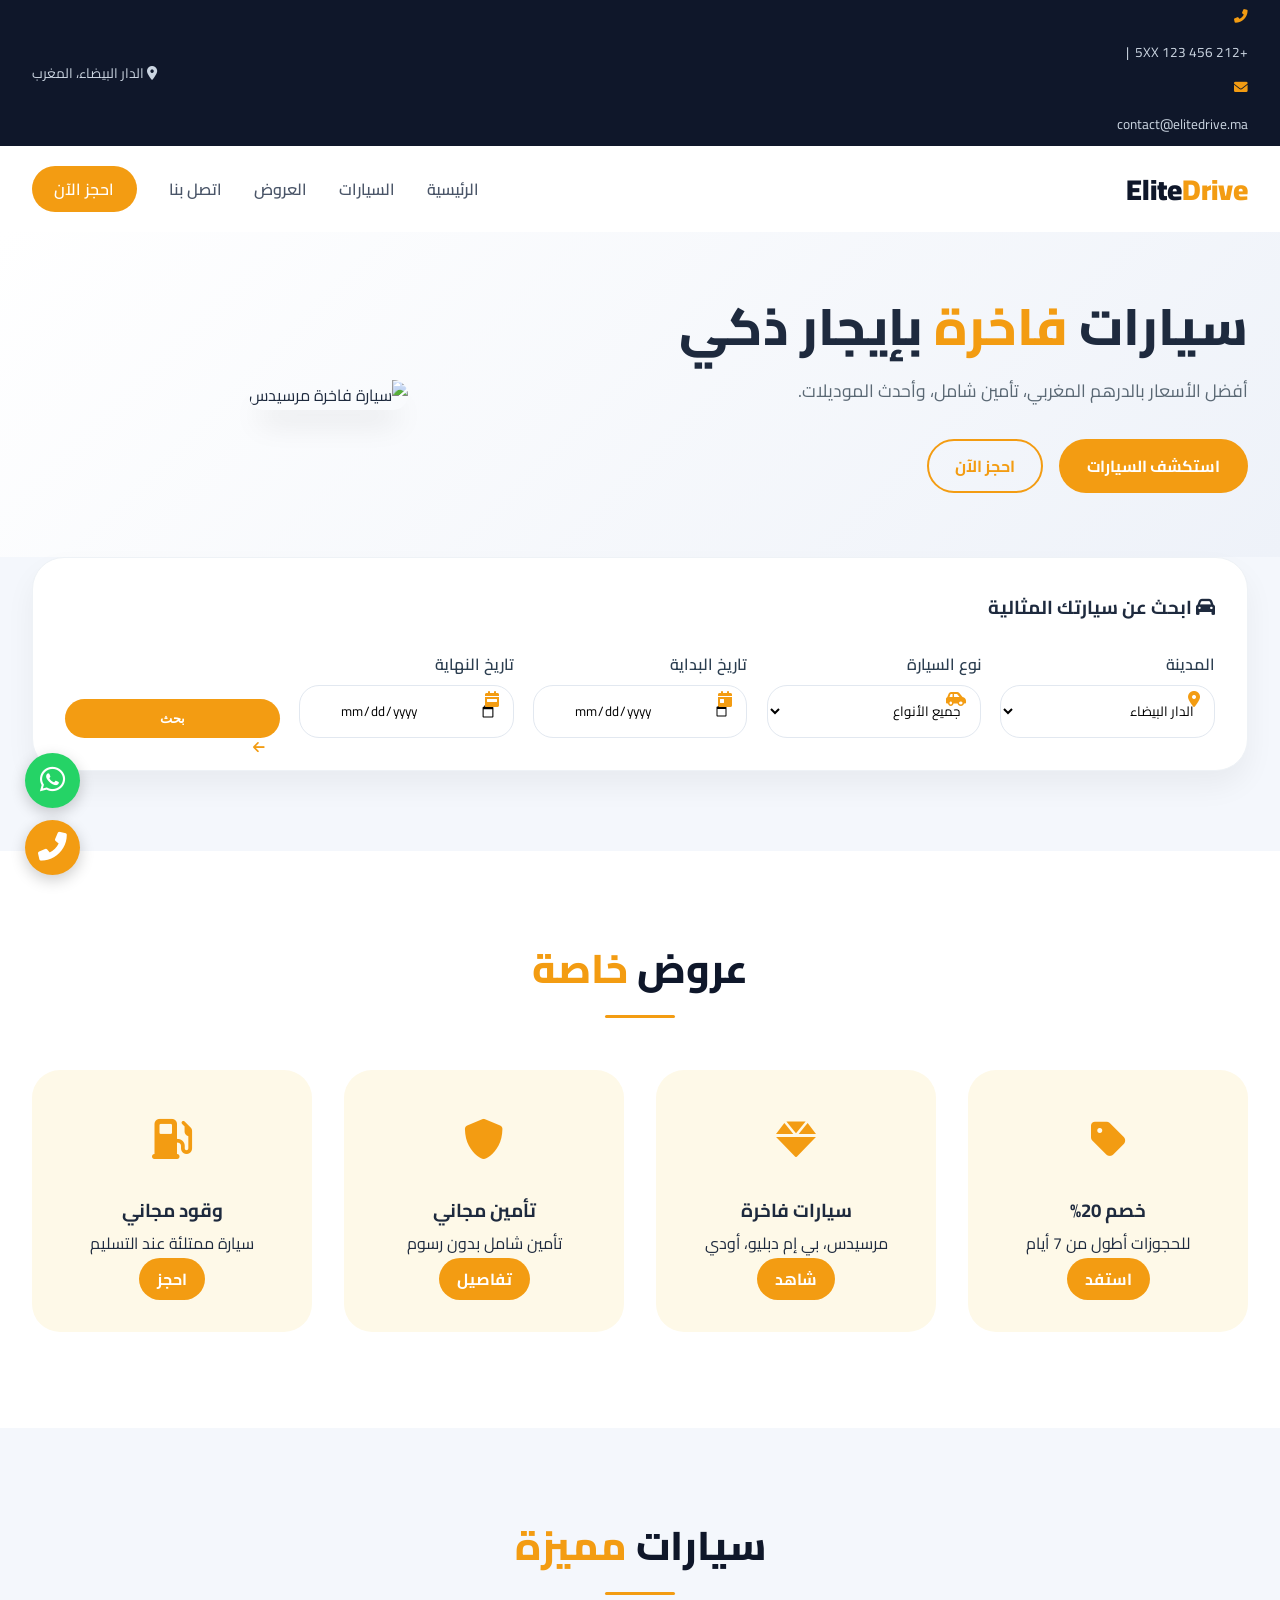
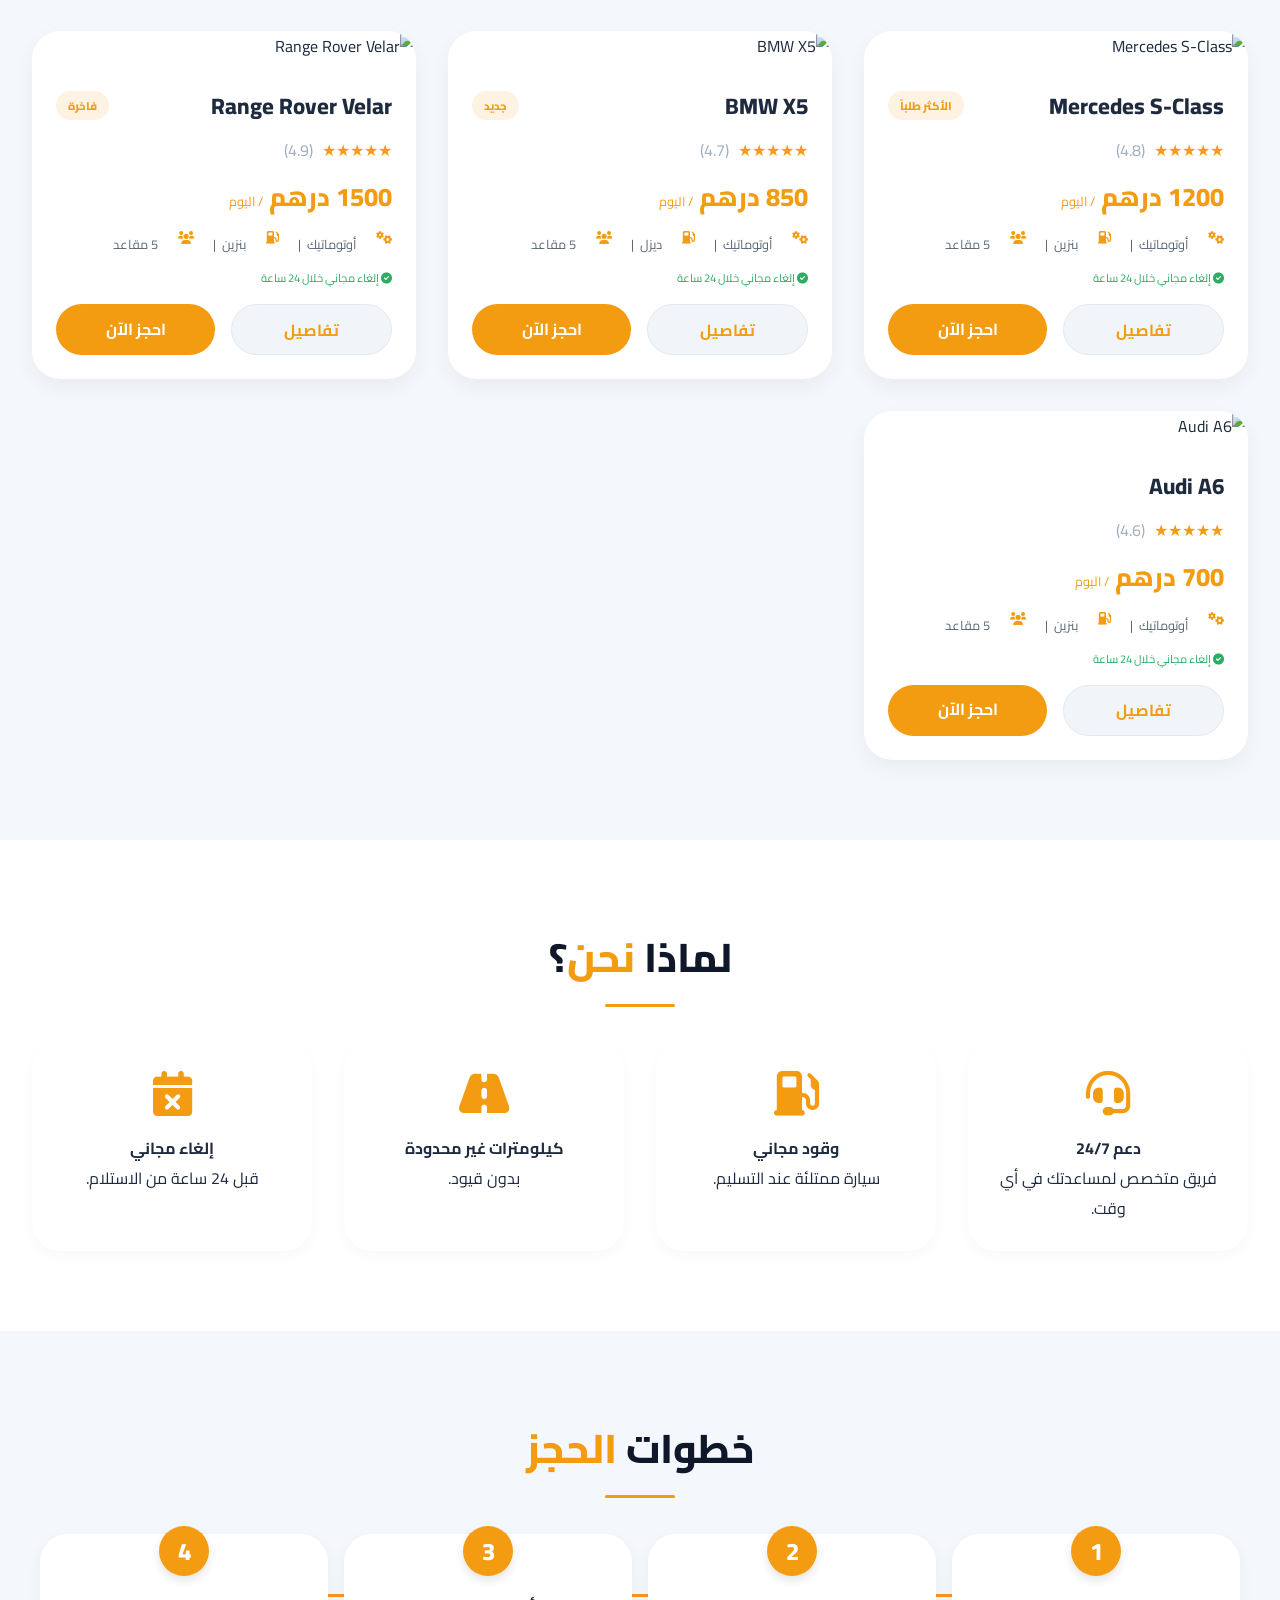
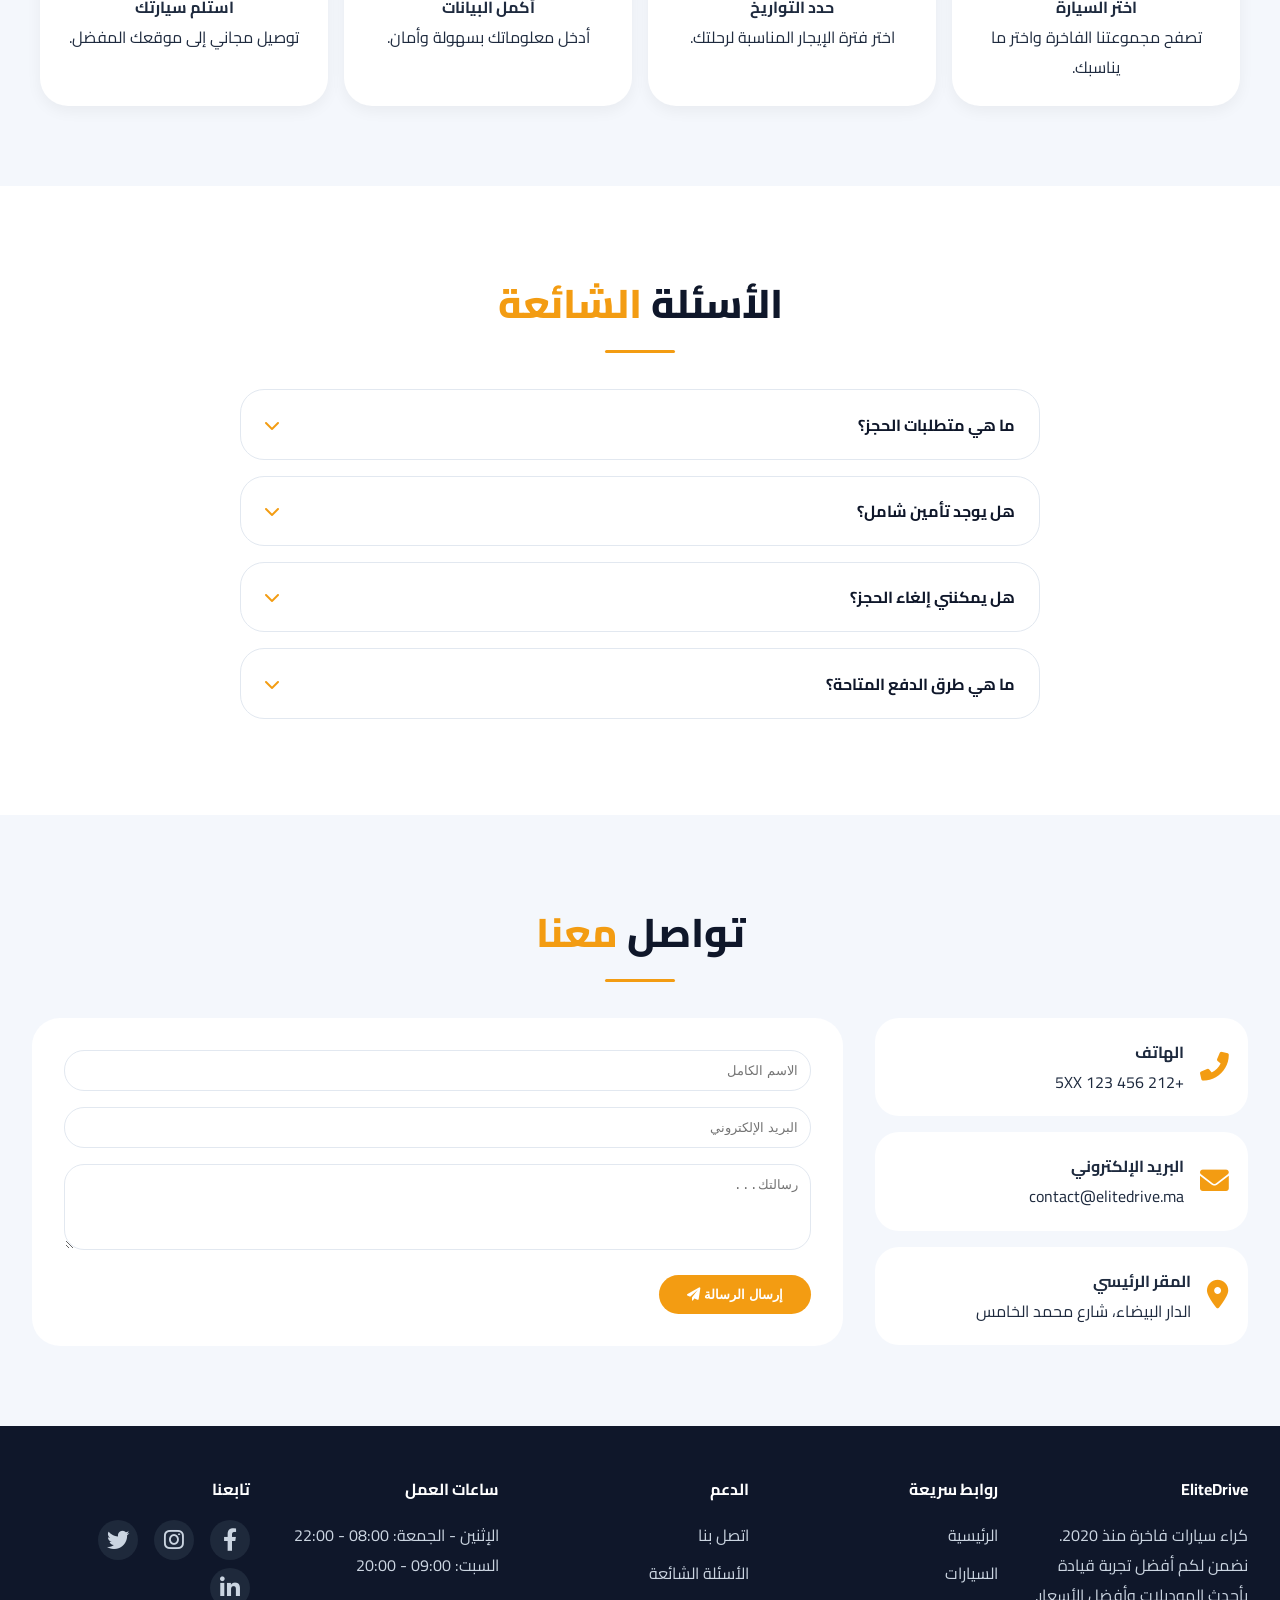
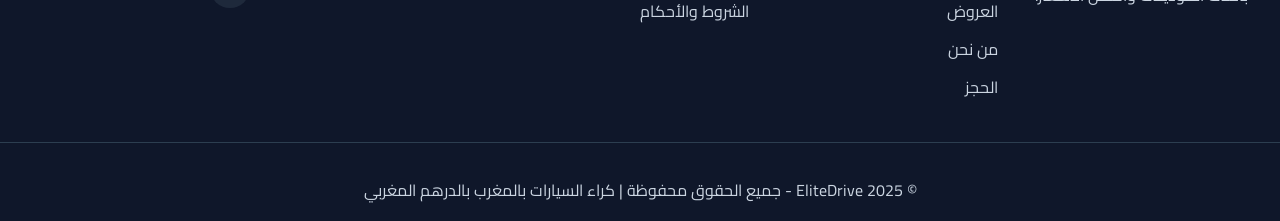
==== index.html @ 118244d6 "Update index.html" ====
<!DOCTYPE html>
<html lang="ar" dir="rtl">
<head>
  <meta charset="UTF-8">
  <meta name="viewport" content="width=device-width, initial-scale=1.0, viewport-fit=cover">
  <meta name="description" content="EliteDrive - كراء سيارات فاخرة في المغرب. أفضل العروض والأسعار بالدرهم المغربي. احجز سيارتك الآن.">
  <title>EliteDrive | كراء السيارات الفاخرة - الدرهم المغربي</title>
  <!-- Google Fonts: Cairo -->
  <link href="https://fonts.googleapis.com/css2?family=Cairo:wght@300;400;500;600;700;800;900&display=swap" rel="stylesheet">
  <!-- Font Awesome 6 -->
  <link rel="stylesheet" href="https://cdnjs.cloudflare.com/ajax/libs/font-awesome/6.0.0-beta3/css/all.min.css">
  <style>
    * {
      margin: 0;
      padding: 0;
      box-sizing: border-box;
    }
    body {
      font-family: 'Cairo', sans-serif;
      background-color: #f4f7fc;
      color: #1e2a3e;
      scroll-behavior: smooth;
    }
    ::-webkit-scrollbar { width: 8px; }
    ::-webkit-scrollbar-track { background: #e2e8f0; border-radius: 10px; }
    ::-webkit-scrollbar-thumb { background: #f39c12; border-radius: 10px; }

    .container {
      max-width: 1280px;
      margin: 0 auto;
      padding: 0 2rem;
    }
    section {
      padding: 5rem 0;
    }
    .section-header {
      text-align: center;
      margin-bottom: 3rem;
    }
    .section-header h2 {
      font-size: 2.5rem;
      font-weight: 800;
      position: relative;
      display: inline-block;
      color: #0f172a;
    }
    .section-header h2 span {
      color: #f39c12;
    }
    .section-header h2::after {
      content: '';
      position: absolute;
      bottom: -12px;
      left: 50%;
      transform: translateX(-50%);
      width: 70px;
      height: 3px;
      background: #f39c12;
      border-radius: 3px;
    }
    /* Buttons */
    .btn-primary {
      background: #f39c12;
      color: white;
      padding: 12px 28px;
      border-radius: 40px;
      font-weight: 700;
      border: none;
      cursor: pointer;
      transition: all 0.3s ease;
      display: inline-block;
      text-decoration: none;
    }
    .btn-primary:hover {
      background: #e67e22;
      transform: translateY(-3px);
      box-shadow: 0 8px 20px rgba(243, 156, 18, 0.3);
    }
    .btn-outline {
      background: transparent;
      border: 2px solid #f39c12;
      color: #f39c12;
      padding: 10px 26px;
      border-radius: 40px;
      font-weight: 700;
      transition: 0.3s;
      text-decoration: none;
    }
    .btn-outline:hover {
      background: #f39c12;
      color: white;
      transform: translateY(-2px);
    }
    /* Top bar */
    .top-bar {
      background: #0f172a;
      color: #cbd5e1;
      padding: 0.6rem 2rem;
      font-size: 0.85rem;
      display: flex;
      justify-content: space-between;
      align-items: center;
      flex-wrap: wrap;
      gap: 1rem;
    }
    .top-bar .contact-info i {
      margin-left: 8px;
      color: #f39c12;
    }
    /* Navbar */
    .navbar {
      background: white;
      padding: 1rem 2rem;
      position: sticky;
      top: 0;
      z-index: 1000;
      transition: box-shadow 0.3s;
    }
    .navbar.scrolled {
      box-shadow: 0 4px 15px rgba(0,0,0,0.08);
    }
    .nav-container {
      display: flex;
      justify-content: space-between;
      align-items: center;
      max-width: 1400px;
      margin: 0 auto;
    }
    .logo a {
      font-size: 1.8rem;
      font-weight: 900;
      color: #0f172a;
      text-decoration: none;
    }
    .logo span { color: #f39c12; }
    .nav-menu {
      display: flex;
      gap: 2rem;
      list-style: none;
    }
    .nav-menu a {
      text-decoration: none;
      color: #4a5568;
      font-weight: 600;
      transition: 0.3s;
    }
    .nav-menu a:hover { color: #f39c12; }
    .btn-book-nav {
      background: #f39c12;
      color: white !important;
      padding: 0.5rem 1.4rem;
      border-radius: 40px;
    }
    .nav-toggle {
      display: none;
      font-size: 1.6rem;
      cursor: pointer;
      color: #0f172a;
    }
    /* Hero Section */
    .hero {
      background: linear-gradient(135deg, #ffffff, #eef2f9);
      padding: 4rem 0;
    }
    .hero .container {
      display: flex;
      align-items: center;
      justify-content: space-between;
      flex-wrap: wrap;
      gap: 2rem;
    }
    .hero-content {
      flex: 1;
    }
    .hero-content h1 {
      font-size: 3.2rem;
      font-weight: 800;
      margin-bottom: 1rem;
      line-height: 1.2;
    }
    .hero-content h1 span { color: #f39c12; }
    .hero-content p {
      font-size: 1.1rem;
      margin-bottom: 2rem;
      color: #5a6874;
    }
    .hero-buttons {
      display: flex;
      gap: 1rem;
      flex-wrap: wrap;
    }
    .hero-image {
      flex: 1;
      text-align: center;
    }
    .hero-image img {
      max-width: 100%;
      border-radius: 32px;
      box-shadow: 0 20px 30px -10px rgba(0,0,0,0.15);
    }
    /* Search Section - wide card */
    .search-section {
      background: #f4f7fc;
      padding-top: 0;
    }
    .search-card {
      background: white;
      border-radius: 32px;
      padding: 2rem;
      box-shadow: 0 15px 30px rgba(0,0,0,0.05);
      border: 1px solid #eef2f6;
    }
    .search-form {
      display: grid;
      grid-template-columns: repeat(auto-fit, minmax(200px, 1fr));
      gap: 1.2rem;
      align-items: end;
    }
    .input-group {
      position: relative;
    }
    .input-group i {
      position: absolute;
      right: 15px;
      top: 42px;
      color: #f39c12;
    }
    .input-group label {
      display: block;
      font-weight: 600;
      margin-bottom: 6px;
      color: #2c3e50;
    }
    .input-group input, .input-group select {
      width: 100%;
      padding: 12px 16px 12px 40px;
      border: 1px solid #e2e8f0;
      border-radius: 20px;
      font-family: 'Cairo', sans-serif;
      background: white;
    }
    .btn-search {
      background: #f39c12;
      color: white;
      border: none;
      padding: 12px 24px;
      border-radius: 40px;
      font-weight: 700;
      cursor: pointer;
      transition: 0.3s;
      width: 100%;
    }
    .btn-search:hover { background: #e67e22; }
    /* Offers Horizontal */
    .offers-section {
      background: #ffffff;
    }
    .offers-slider {
      display: flex;
      gap: 2rem;
      overflow-x: auto;
      scroll-snap-type: x mandatory;
      padding: 1rem 0.5rem;
    }
    .offer-card {
      min-width: 280px;
      flex: 0 0 auto;
      scroll-snap-align: start;
      background: #fef9e8;
      border-radius: 28px;
      padding: 2rem;
      text-align: center;
      transition: 0.3s;
    }
    .offer-card:hover { transform: translateY(-5px); }
    .offer-icon { font-size: 2.5rem; color: #f39c12; margin-bottom: 1rem; }
    /* Featured Cars */
    .featured-cars { background: #f4f7fc; }
    .cars-grid {
      display: grid;
      grid-template-columns: repeat(auto-fill, minmax(320px, 1fr));
      gap: 2rem;
    }
    .car-card {
      background: white;
      border-radius: 28px;
      overflow: hidden;
      transition: all 0.3s;
      box-shadow: 0 8px 20px rgba(0,0,0,0.05);
    }
    .car-card:hover {
      transform: translateY(-10px);
      box-shadow: 0 20px 30px rgba(0,0,0,0.12);
    }
    .car-card img {
      width: 100%;
      height: 210px;
      object-fit: cover;
    }
    .car-info { padding: 1.5rem; }
    .car-title {
      display: flex;
      justify-content: space-between;
      align-items: center;
    }
    .car-title h3 { font-size: 1.4rem; font-weight: 800; }
    .badge {
      background: #fef3e2;
      color: #f39c12;
      padding: 4px 12px;
      border-radius: 40px;
      font-size: 0.7rem;
      font-weight: 800;
    }
    .rating { margin: 0.5rem 0; color: #f39c12; }
    .rating span { color: #a0aec0; margin-right: 5px; }
    .price {
      font-size: 1.6rem;
      font-weight: 800;
      color: #f39c12;
      margin: 0.5rem 0;
    }
    .price small { font-size: 0.8rem; font-weight: normal; }
    .car-specs {
      display: flex;
      gap: 1rem;
      margin: 0.7rem 0;
      color: #5a6874;
      font-size: 0.8rem;
    }
    .car-specs i { margin-left: 4px; color: #f39c12; }
    .free-cancel { font-size: 0.7rem; color: #27ae60; margin-bottom: 1rem; }
    .car-actions {
      display: flex;
      gap: 1rem;
      margin-top: 0.5rem;
    }
    .btn-details, .btn-book-card {
      flex: 1;
      text-align: center;
      padding: 0.6rem;
      border-radius: 40px;
      text-decoration: none;
      font-weight: 700;
      transition: 0.2s;
    }
    .btn-details {
      background: #f1f5f9;
      color: #f39c12;
      border: 1px solid #e2e8f0;
    }
    .btn-details:hover { background: #fef3e2; }
    .btn-book-card { background: #f39c12; color: white; }
    .btn-book-card:hover { background: #e67e22; }
    /* Why Us (4 cards) */
    .why-us { background: white; }
    .why-grid {
      display: grid;
      grid-template-columns: repeat(auto-fit, minmax(220px, 1fr));
      gap: 2rem;
    }
    .why-card {
      text-align: center;
      padding: 1.8rem;
      background: white;
      border-radius: 28px;
      box-shadow: 0 5px 15px rgba(0,0,0,0.03);
    }
    .why-card i { font-size: 2.8rem; color: #f39c12; margin-bottom: 1rem; }
    /* Booking Steps with connecting line */
    .booking-steps { background: #f4f7fc; position: relative; }
    .steps-container {
      display: flex;
      justify-content: space-between;
      flex-wrap: wrap;
      position: relative;
    }
    .steps-container::before {
      content: '';
      position: absolute;
      top: 60px;
      right: 10%;
      left: 10%;
      height: 3px;
      background: #f39c12;
      z-index: 0;
    }
    .step-item {
      flex: 1;
      text-align: center;
      position: relative;
      z-index: 1;
      background: white;
      margin: 0 0.5rem;
      padding: 1.5rem;
      border-radius: 28px;
      box-shadow: 0 5px 15px rgba(0,0,0,0.05);
    }
    .step-number {
      width: 50px;
      height: 50px;
      background: #f39c12;
      color: white;
      font-size: 1.5rem;
      font-weight: 800;
      border-radius: 50%;
      display: flex;
      align-items: center;
      justify-content: center;
      margin: -2rem auto 1rem;
      box-shadow: 0 5px 10px rgba(0,0,0,0.1);
    }
    /* FAQ Accordion */
    .faq-section { background: white; }
    .faq-grid { max-width: 800px; margin: 0 auto; }
    .faq-item {
      background: white;
      border: 1px solid #e2e8f0;
      border-radius: 24px;
      margin-bottom: 1rem;
      overflow: hidden;
    }
    .faq-question {
      padding: 1.2rem 1.5rem;
      display: flex;
      justify-content: space-between;
      align-items: center;
      cursor: pointer;
      font-weight: 700;
      color: #0f172a;
    }
    .faq-question i { color: #f39c12; transition: transform 0.3s; }
    .faq-answer { padding: 0 1.5rem 1.2rem; color: #5a6874; display: none; }
    .faq-item.active .faq-answer { display: block; }
    .faq-item.active .faq-question i { transform: rotate(180deg); }
    /* Contact Section */
    .contact-section { background: #f4f7fc; }
    .contact-wrapper {
      display: flex;
      flex-wrap: wrap;
      gap: 2rem;
    }
    .contact-info { flex: 1; display: flex; flex-direction: column; gap: 1rem; }
    .info-card {
      background: white;
      padding: 1.2rem;
      border-radius: 24px;
      display: flex;
      align-items: center;
      gap: 1rem;
    }
    .info-card i { font-size: 1.8rem; color: #f39c12; }
    .contact-form {
      flex: 2;
      background: white;
      padding: 2rem;
      border-radius: 28px;
    }
    .form-group { margin-bottom: 1rem; }
    .form-group input, .form-group textarea {
      width: 100%;
      padding: 12px;
      border: 1px solid #e2e8f0;
      border-radius: 20px;
    }
    /* Footer */
    .footer {
      background: #0f172a;
      color: #cbd5e1;
      padding: 3rem 0 1rem;
    }
    .footer-container {
      max-width: 1280px;
      margin: auto;
      display: flex;
      flex-wrap: wrap;
      gap: 2rem;
      padding: 0 2rem;
    }
    .footer-col {
      flex: 1;
      min-width: 180px;
    }
    .footer-col h4 { color: white; margin-bottom: 1rem; }
    .footer-col a {
      color: #cbd5e1;
      text-decoration: none;
      display: block;
      margin-bottom: 0.5rem;
      transition: 0.3s;
    }
    .footer-col a:hover { color: #f39c12; }
    .social-icons a {
      display: inline-block;
      margin-left: 1rem;
      font-size: 1.4rem;
      background: #1e293b;
      width: 40px;
      height: 40px;
      border-radius: 50%;
      text-align: center;
      line-height: 40px;
      transition: 0.3s;
    }
    .social-icons a:hover { background: #f39c12; color: #0f172a; }
    .footer-bottom {
      text-align: center;
      padding-top: 2rem;
      margin-top: 2rem;
      border-top: 1px solid #2c3e50;
    }
    /* Floating Buttons */
    .floating-buttons {
      position: fixed;
      bottom: 25px;
      left: 25px;
      display: flex;
      flex-direction: column;
      gap: 12px;
      z-index: 999;
    }
    .float-btn {
      width: 55px;
      height: 55px;
      border-radius: 50%;
      background: #25d366;
      color: white;
      display: flex;
      align-items: center;
      justify-content: center;
      font-size: 1.8rem;
      box-shadow: 0 5px 15px rgba(0,0,0,0.2);
      transition: 0.3s;
      cursor: pointer;
      text-decoration: none;
    }
    .float-btn.call { background: #f39c12; }
    .float-btn.up { background: #2c3e50; }
    .float-btn:hover { transform: scale(1.08); }
    /* Responsive */
    @media (max-width: 992px) {
      .hero .container { flex-direction: column; text-align: center; }
      .hero-buttons { justify-content: center; }
      .nav-menu {
        display: none;
        flex-direction: column;
        background: white;
        position: absolute;
        top: 70px;
        left: 0;
        width: 100%;
        padding: 1.5rem;
        box-shadow: 0 10px 20px rgba(0,0,0,0.05);
      }
      .nav-menu.active { display: flex; }
      .nav-toggle { display: block; }
      .steps-container::before { display: none; }
      .step-item { margin-bottom: 1rem; }
    }
    @media (max-width: 768px) {
      .container { padding: 0 1rem; }
      section { padding: 3rem 0; }
      .hero-content h1 { font-size: 2.3rem; }
    }
    .fade-up {
      opacity: 0;
      transform: translateY(30px);
      transition: all 0.6s ease;
    }
    .fade-up.visible {
      opacity: 1;
      transform: translateY(0);
    }
  </style>
</head>
<body>
  <!-- Top bar -->
  <div class="top-bar">
    <div class="contact-info">
      <i class="fas fa-phone-alt"></i> +212 5XX 123 456 &nbsp;|&nbsp;
      <i class="fas fa-envelope"></i> contact@elitedrive.ma
    </div>
    <div><i class="fas fa-map-marker-alt"></i> الدار البيضاء، المغرب</div>
  </div>

  <header>
    <nav class="navbar" id="navbar">
      <div class="nav-container">
        <div class="logo"><a href="index.html">Elite<span>Drive</span></a></div>
        <div class="nav-toggle" id="navToggle"><i class="fas fa-bars"></i></div>
        <ul class="nav-menu" id="navMenu">
          <li><a href="#home">الرئيسية</a></li>
          <li><a href="#featured">السيارات</a></li>
          <li><a href="#offers">العروض</a></li>
          <li><a href="#contact">اتصل بنا</a></li>
          <li><a href="booking.html" class="btn-book-nav">احجز الآن</a></li>
        </ul>
      </div>
    </nav>
  </header>

  <main>
    <!-- Hero Section -->
    <section class="hero" id="home">
      <div class="container">
        <div class="hero-content">
          <h1>سيارات <span>فاخرة</span> بإيجار ذكي</h1>
          <p>أفضل الأسعار بالدرهم المغربي، تأمين شامل، وأحدث الموديلات.</p>
          <div class="hero-buttons">
            <a href="#featured" class="btn-primary">استكشف السيارات</a>
            <a href="booking.html" class="btn-outline">احجز الآن</a>
          </div>
        </div>
        <div class="hero-image">
          <img src="https://images.unsplash.com/photo-1617814076367-b759c7d7e738?w=600&auto=format" alt="سيارة فاخرة مرسيدس">
        </div>
      </div>
    </section>

    <!-- Search Section -->
    <section class="search-section">
      <div class="container">
        <div class="search-card">
          <h3 style="margin-bottom: 1.5rem;"><i class="fas fa-car"></i> ابحث عن سيارتك المثالية</h3>
          <form class="search-form" id="searchForm">
            <div class="input-group"><i class="fas fa-map-marker-alt"></i><label>المدينة</label><select><option>الدار البيضاء</option><option>مراكش</option><option>الرباط</option><option>طنجة</option></select></div>
            <div class="input-group"><i class="fas fa-car-side"></i><label>نوع السيارة</label><select><option>جميع الأنواع</option><option>SUV</option><option>سيدان</option><option>فاخرة</option></select></div>
            <div class="input-group"><i class="fas fa-calendar-day"></i><label>تاريخ البداية</label><input type="date" id="startDate"></div>
            <div class="input-group"><i class="fas fa-calendar-week"></i><label>تاريخ النهاية</label><input type="date" id="endDate"></div>
            <div class="input-group"><button type="submit" class="btn-search">بحث <i class="fas fa-arrow-left"></i></button></div>
          </form>
        </div>
      </div>
    </section>

    <!-- Offers Section (Horizontal) -->
    <section class="offers-section" id="offers">
      <div class="container">
        <div class="section-header"><h2>عروض <span>خاصة</span></h2></div>
        <div class="offers-slider">
          <div class="offer-card"><div class="offer-icon"><i class="fas fa-tag"></i></div><h3>خصم 20%</h3><p>للحجوزات أطول من 7 أيام</p><a href="booking.html" class="btn-primary" style="padding: 6px 18px;">استفد</a></div>
          <div class="offer-card"><div class="offer-icon"><i class="fas fa-gem"></i></div><h3>سيارات فاخرة</h3><p>مرسيدس، بي إم دبليو، أودي</p><a href="cars.html" class="btn-primary" style="padding: 6px 18px;">شاهد</a></div>
          <div class="offer-card"><div class="offer-icon"><i class="fas fa-shield-alt"></i></div><h3>تأمين مجاني</h3><p>تأمين شامل بدون رسوم</p><a href="about.html" class="btn-primary" style="padding: 6px 18px;">تفاصيل</a></div>
          <div class="offer-card"><div class="offer-icon"><i class="fas fa-gas-pump"></i></div><h3>وقود مجاني</h3><p>سيارة ممتلئة عند التسليم</p><a href="booking.html" class="btn-primary" style="padding: 6px 18px;">احجز</a></div>
        </div>
      </div>
    </section>

    <!-- Featured Cars -->
    <section class="featured-cars" id="featured">
      <div class="container">
        <div class="section-header"><h2>سيارات <span>مميزة</span></h2></div>
        <div class="cars-grid" id="carsGrid"></div>
      </div>
    </section>

    <!-- Why Us (4 cards) -->
    <section class="why-us">
      <div class="container">
        <div class="section-header"><h2>لماذا <span>نحن</span>؟</h2></div>
        <div class="why-grid">
          <div class="why-card fade-up"><i class="fas fa-headset"></i><h4>دعم 24/7</h4><p>فريق متخصص لمساعدتك في أي وقت.</p></div>
          <div class="why-card fade-up"><i class="fas fa-gas-pump"></i><h4>وقود مجاني</h4><p>سيارة ممتلئة عند التسليم.</p></div>
          <div class="why-card fade-up"><i class="fas fa-road"></i><h4>كيلومترات غير محدودة</h4><p>بدون قيود.</p></div>
          <div class="why-card fade-up"><i class="fas fa-calendar-times"></i><h4>إلغاء مجاني</h4><p>قبل 24 ساعة من الاستلام.</p></div>
        </div>
      </div>
    </section>

    <!-- Booking Steps with connecting line -->
    <section class="booking-steps">
      <div class="container">
        <div class="section-header"><h2>خطوات <span>الحجز</span></h2></div>
        <div class="steps-container">
          <div class="step-item"><div class="step-number">1</div><h4>اختر السيارة</h4><p>تصفح مجموعتنا الفاخرة واختر ما يناسبك.</p></div>
          <div class="step-item"><div class="step-number">2</div><h4>حدد التواريخ</h4><p>اختر فترة الإيجار المناسبة لرحلتك.</p></div>
          <div class="step-item"><div class="step-number">3</div><h4>أكمل البيانات</h4><p>أدخل معلوماتك بسهولة وأمان.</p></div>
          <div class="step-item"><div class="step-number">4</div><h4>استلم سيارتك</h4><p>توصيل مجاني إلى موقعك المفضل.</p></div>
        </div>
      </div>
    </section>

    <!-- FAQ Accordion -->
    <section class="faq-section">
      <div class="container">
        <div class="section-header"><h2>الأسئلة <span>الشائعة</span></h2></div>
        <div class="faq-grid">
          <div class="faq-item"><div class="faq-question">ما هي متطلبات الحجز؟ <i class="fas fa-chevron-down"></i></div><div class="faq-answer">تحتاج إلى رخصة سيارة سارية المفعول وبطاقة تعريف أو جواز سفر.</div></div>
          <div class="faq-item"><div class="faq-question">هل يوجد تأمين شامل؟ <i class="fas fa-chevron-down"></i></div><div class="faq-answer">نعم، جميع سياراتنا مؤمنة تأميناً شاملاً ضد الحوادث والسرقة.</div></div>
          <div class="faq-item"><div class="faq-question">هل يمكنني إلغاء الحجز؟ <i class="fas fa-chevron-down"></i></div><div class="faq-answer">نعم، الإلغاء مجاني قبل 24 ساعة من موعد الاستلام.</div></div>
          <div class="faq-item"><div class="faq-question">ما هي طرق الدفع المتاحة؟ <i class="fas fa-chevron-down"></i></div><div class="faq-answer">الدفع نقداً، بطاقة ائتمان، أو تحويل بنكي.</div></div>
        </div>
      </div>
    </section>

    <!-- Contact Section -->
    <section class="contact-section" id="contact">
      <div class="container">
        <div class="section-header"><h2>تواصل <span>معنا</span></h2></div>
        <div class="contact-wrapper">
          <div class="contact-info">
            <div class="info-card"><i class="fas fa-phone-alt"></i><div><h4>الهاتف</h4><p>+212 5XX 123 456</p></div></div>
            <div class="info-card"><i class="fas fa-envelope"></i><div><h4>البريد الإلكتروني</h4><p>contact@elitedrive.ma</p></div></div>
            <div class="info-card"><i class="fas fa-map-marker-alt"></i><div><h4>المقر الرئيسي</h4><p>الدار البيضاء، شارع محمد الخامس</p></div></div>
          </div>
          <form class="contact-form" id="contactForm">
            <div class="form-group"><input type="text" placeholder="الاسم الكامل" required></div>
            <div class="form-group"><input type="email" placeholder="البريد الإلكتروني" required></div>
            <div class="form-group"><textarea rows="4" placeholder="رسالتك..."></textarea></div>
            <button type="submit" class="btn-primary">إرسال الرسالة <i class="fas fa-paper-plane"></i></button>
          </form>
        </div>
      </div>
    </section>
  </main>

  <!-- Footer -->
  <footer class="footer">
    <div class="footer-container">
      <div class="footer-col"><h4>EliteDrive</h4><p>كراء سيارات فاخرة منذ 2020. نضمن لكم أفضل تجربة قيادة بأحدث الموديلات وأفضل الأسعار.</p></div>
      <div class="footer-col"><h4>روابط سريعة</h4><a href="#home">الرئيسية</a><a href="#featured">السيارات</a><a href="#offers">العروض</a><a href="about.html">من نحن</a><a href="booking.html">الحجز</a></div>
      <div class="footer-col"><h4>الدعم</h4><a href="contact.html">اتصل بنا</a><a href="faq.html">الأسئلة الشائعة</a><a href="terms.html">الشروط والأحكام</a></div>
      <div class="footer-col"><h4>ساعات العمل</h4><p>الإثنين - الجمعة: 08:00 - 22:00<br>السبت: 09:00 - 20:00</p></div>
      <div class="footer-col"><h4>تابعنا</h4><div class="social-icons"><a href="#"><i class="fab fa-facebook-f"></i></a><a href="#"><i class="fab fa-instagram"></i></a><a href="#"><i class="fab fa-twitter"></i></a><a href="#"><i class="fab fa-linkedin-in"></i></a></div></div>
    </div>
    <div class="footer-bottom"><p>© 2025 EliteDrive - جميع الحقوق محفوظة | كراء السيارات بالمغرب بالدرهم المغربي</p></div>
  </footer>

  <!-- Floating Buttons -->
  <div class="floating-buttons">
    <a href="https://wa.me/212612345678" class="float-btn" target="_blank"><i class="fab fa-whatsapp"></i></a>
    <a href="tel:+212512345678" class="float-btn call"><i class="fas fa-phone-alt"></i></a>
    <div class="float-btn up" id="goToTop"><i class="fas fa-arrow-up"></i></div>
  </div>

  <script>
    // Car data (with specs, badges, ratings)
    const carsData = [
      { id:1, name:"Mercedes S-Class", price:1200, rating:4.8, image:"https://images.unsplash.com/photo-1626668893636-6e8edf49e5c5?w=600", badge:"الأكثر طلباً", transmission:"أوتوماتيك", fuel:"بنزين", seats:5 },
      { id:2, name:"BMW X5", price:850, rating:4.7, image:"https://images.unsplash.com/photo-1616422285623-13ff0162193c?w=600", badge:"جديد", transmission:"أوتوماتيك", fuel:"ديزل", seats:5 },
      { id:3, name:"Range Rover Velar", price:1500, rating:4.9, image:"https://images.unsplash.com/photo-1602584386578-e63e3a3b3b5f?w=600", badge:"فاخرة", transmission:"أوتوماتيك", fuel:"بنزين", seats:5 },
      { id:4, name:"Audi A6", price:700, rating:4.6, image:"https://images.unsplash.com/photo-1606664515524-8b6b4b2e1b5b?w=600", badge:"", transmission:"أوتوماتيك", fuel:"بنزين", seats:5 }
    ];

    function renderCars() {
      const grid = document.getElementById("carsGrid");
      if(!grid) return;
      grid.innerHTML = "";
      carsData.forEach(car => {
        const card = document.createElement("div");
        card.className = "car-card fade-up";
        card.innerHTML = `
          <img src="${car.image}" alt="${car.name}">
          <div class="car-info">
            <div class="car-title"><h3>${car.name}</h3>${car.badge ? `<span class="badge">${car.badge}</span>` : ''}</div>
            <div class="rating">★★★★★ <span>(${car.rating})</span></div>
            <div class="price">${car.price} درهم <small>/ اليوم</small></div>
            <div class="car-specs"><i class="fas fa-cogs"></i> ${car.transmission} &nbsp;|&nbsp; <i class="fas fa-gas-pump"></i> ${car.fuel} &nbsp;|&nbsp; <i class="fas fa-users"></i> ${car.seats} مقاعد</div>
            <div class="free-cancel"><i class="fas fa-check-circle"></i> إلغاء مجاني خلال 24 ساعة</div>
            <div class="car-actions">
              <a href="car-details.html?id=${car.id}" class="btn-details">تفاصيل</a>
              <a href="booking.html?car=${car.id}" class="btn-book-card">احجز الآن</a>
            </div>
          </div>
        `;
        grid.appendChild(card);
      });
    }

    // Accordion FAQ
    document.querySelectorAll('.faq-question').forEach(q => {
      q.addEventListener('click', () => {
        const parent = q.parentElement;
        parent.classList.toggle('active');
      });
    });

    // Navbar shadow
    window.addEventListener('scroll', () => {
      const navbar = document.getElementById('navbar');
      if(window.scrollY > 50) navbar.classList.add('scrolled');
      else navbar.classList.remove('scrolled');
      const topBtn = document.getElementById('goToTop');
      if(window.scrollY > 300) topBtn.style.display = 'flex';
      else topBtn.style.display = 'none';
    });
    document.getElementById('goToTop').addEventListener('click', () => {
      window.scrollTo({ top: 0, behavior: 'smooth' });
    });

    // Mobile nav
    const toggleBtn = document.getElementById('navToggle');
    const navMenu = document.getElementById('navMenu');
    toggleBtn?.addEventListener('click', () => {
      navMenu.classList.toggle('active');
    });

    // Smooth scroll for anchor links
    document.querySelectorAll('.nav-menu a[href^="#"]').forEach(anchor => {
      anchor.addEventListener('click', function(e) {
        e.preventDefault();
        const target = document.querySelector(this.getAttribute('href'));
        if(target) target.scrollIntoView({ behavior: 'smooth' });
        navMenu.classList.remove('active');
      });
    });

    // Fade-in on scroll
    const faders = document.querySelectorAll('.fade-up');
    const appearOptions = { threshold: 0.1, rootMargin: "0px 0px -50px 0px" };
    const appearOnScroll = new IntersectionObserver((entries, observer) => {
      entries.forEach(entry => {
        if(entry.isIntersecting) {
          entry.target.classList.add('visible');
          observer.unobserve(entry.target);
        }
      });
    }, appearOptions);
    faders.forEach(f => appearOnScroll.observe(f));

    // Contact form alert
    document.getElementById('contactForm')?.addEventListener('submit', (e) => {
      e.preventDefault();
      alert('تم إرسال رسالتك بنجاح. سيتواصل معك فريق الدعم قريباً.');
      e.target.reset();
    });

    renderCars();
    setTimeout(() => {
      document.querySelectorAll('.car-card').forEach(c => appearOnScroll.observe(c));
    }, 100);
  </script>
</body>
</html>
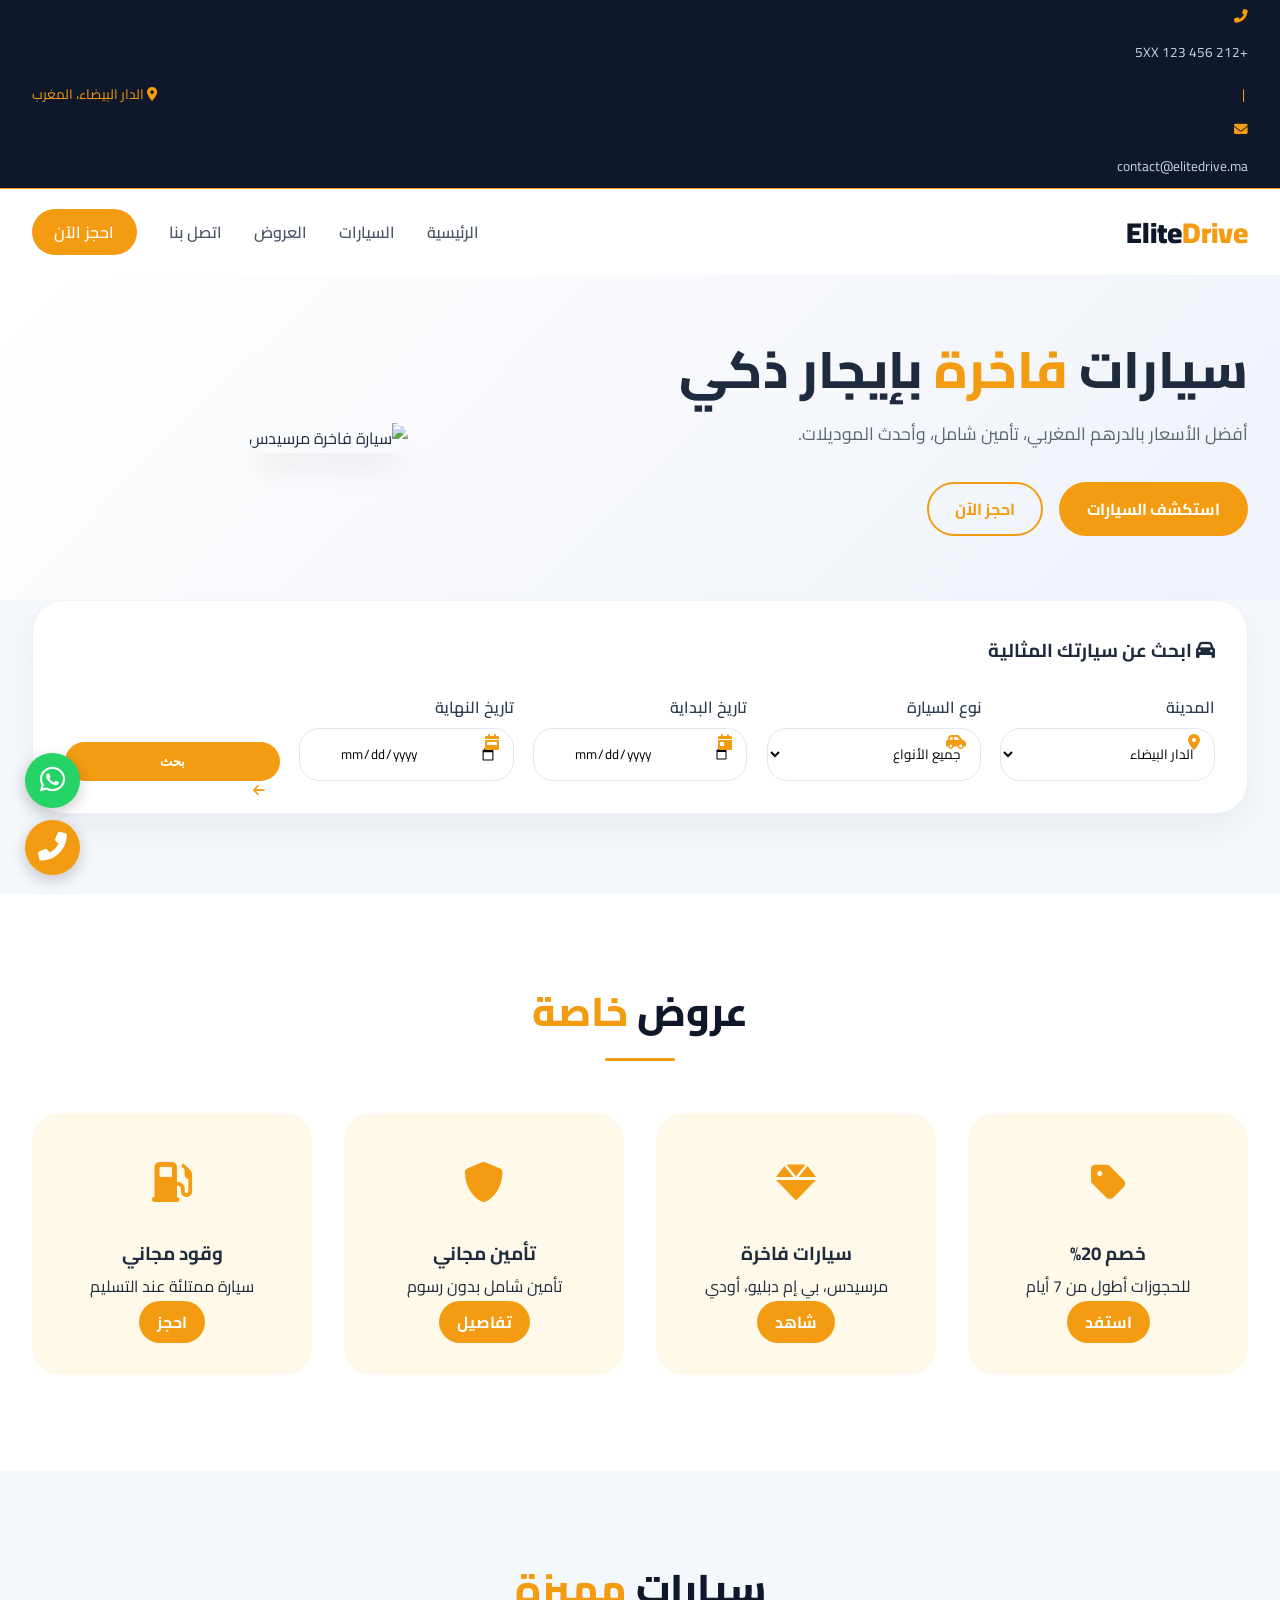
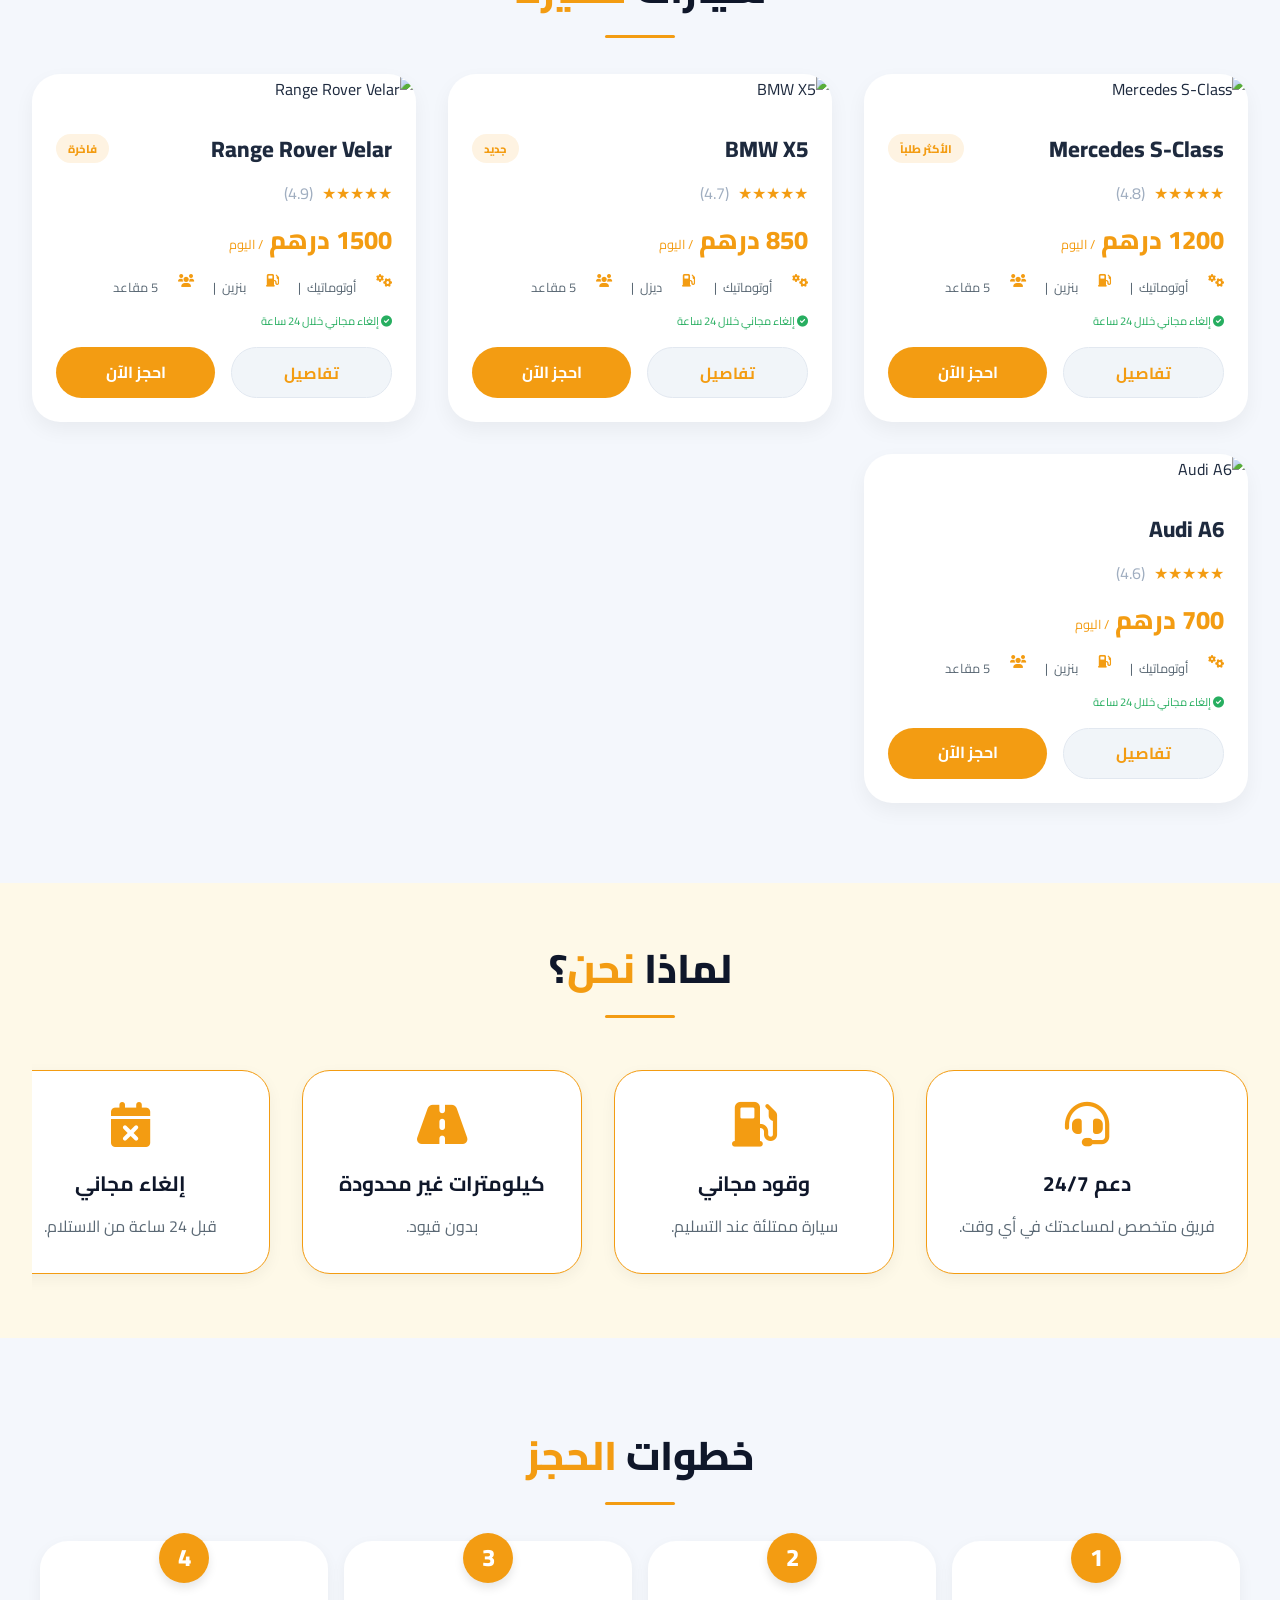
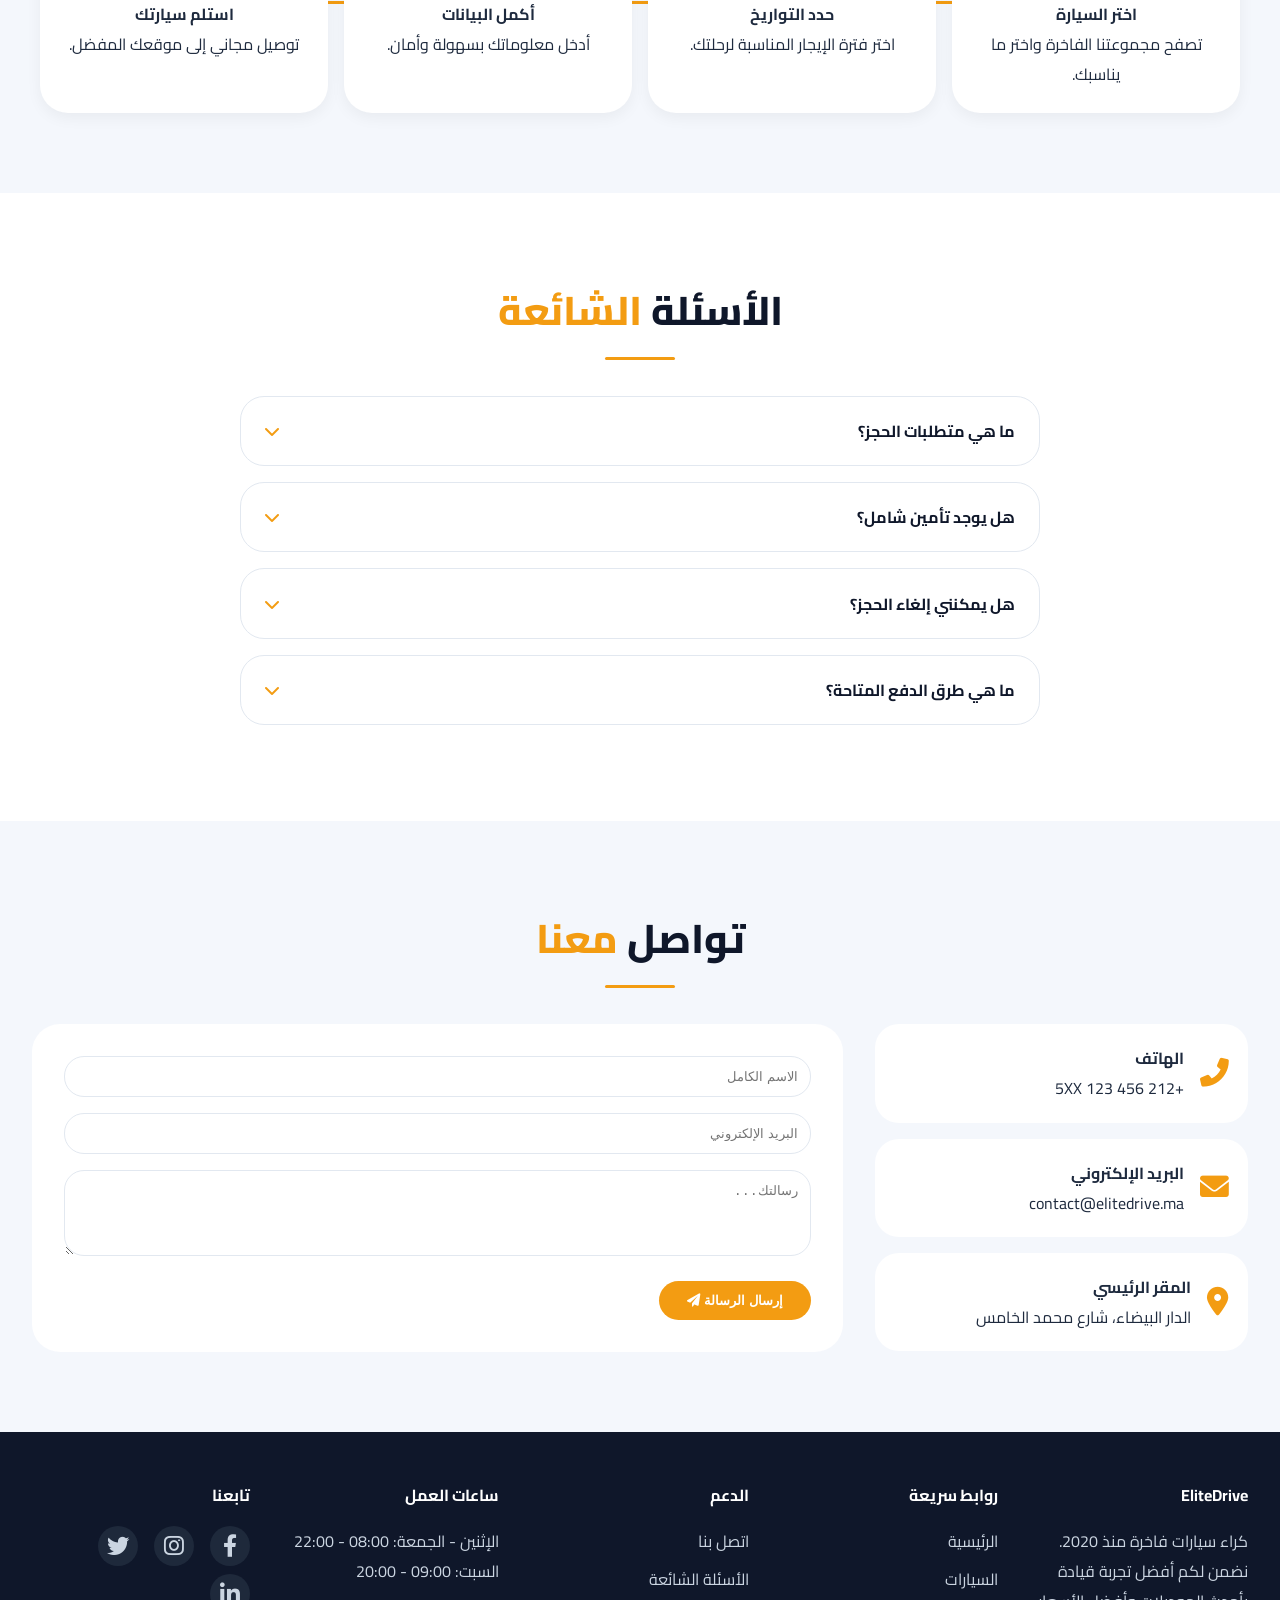
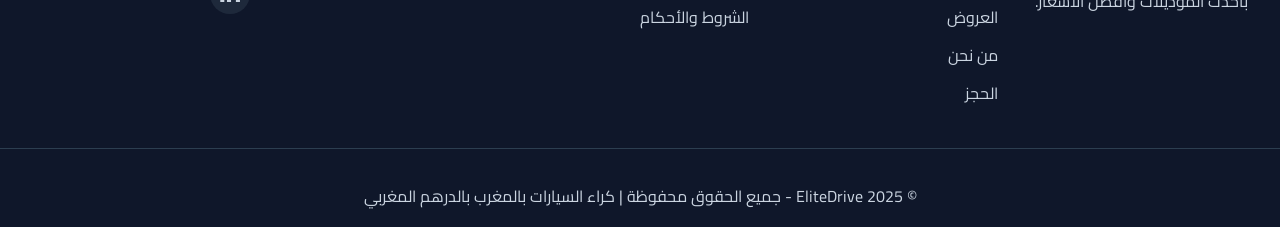
==== commit 65e05ea8: "Update index.html" ====
--- a/index.html
+++ b/index.html
@@ -91,10 +91,10 @@
       color: white;
       transform: translateY(-2px);
     }
-    /* Top bar */
+    /* Top bar - جديد */
     .top-bar {
       background: #0f172a;
-      color: #cbd5e1;
+      color: #f39c12;
       padding: 0.6rem 2rem;
       font-size: 0.85rem;
       display: flex;
@@ -102,10 +102,14 @@
       align-items: center;
       flex-wrap: wrap;
       gap: 1rem;
+      border-bottom: 1px solid #f39c12;
     }
     .top-bar .contact-info i {
       margin-left: 8px;
       color: #f39c12;
+    }
+    .top-bar .contact-info span {
+      color: #cbd5e1;
     }
     /* Navbar */
     .navbar {
@@ -151,11 +155,16 @@
       padding: 0.5rem 1.4rem;
       border-radius: 40px;
     }
+    /* زر الهامبرغر مع أنيميشن */
     .nav-toggle {
       display: none;
       font-size: 1.6rem;
       cursor: pointer;
       color: #0f172a;
+      transition: transform 0.3s ease;
+    }
+    .nav-toggle.active {
+      transform: rotate(90deg);
     }
     /* Hero Section */
     .hero {
@@ -198,7 +207,7 @@
       border-radius: 32px;
       box-shadow: 0 20px 30px -10px rgba(0,0,0,0.15);
     }
-    /* Search Section - wide card */
+    /* Search Section */
     .search-section {
       background: #f4f7fc;
       padding-top: 0;
@@ -352,21 +361,52 @@
     .btn-details:hover { background: #fef3e2; }
     .btn-book-card { background: #f39c12; color: white; }
     .btn-book-card:hover { background: #e67e22; }
-    /* Why Us (4 cards) */
-    .why-us { background: white; }
-    .why-grid {
-      display: grid;
-      grid-template-columns: repeat(auto-fit, minmax(220px, 1fr));
+    /* Why Us - Horizontal Scroll (معدل بالكامل) */
+    .why-us {
+      background: #fef9e8; /* خلفية ذهبية فاتحة */
+      padding: 3rem 0;
+    }
+    .why-horizontal {
+      display: flex;
       gap: 2rem;
-    }
-    .why-card {
-      text-align: center;
-      padding: 1.8rem;
+      overflow-x: auto;
+      scroll-snap-type: x mandatory;
+      padding: 1rem 0.5rem;
+      scrollbar-width: thin;
+    }
+    .why-horizontal::-webkit-scrollbar {
+      height: 6px;
+    }
+    .why-card-h {
+      min-width: 280px;
+      flex: 0 0 auto;
+      scroll-snap-align: start;
       background: white;
       border-radius: 28px;
-      box-shadow: 0 5px 15px rgba(0,0,0,0.03);
-    }
-    .why-card i { font-size: 2.8rem; color: #f39c12; margin-bottom: 1rem; }
+      padding: 2rem;
+      text-align: center;
+      transition: all 0.3s;
+      border: 1px solid #f39c12;
+      box-shadow: 0 5px 15px rgba(0,0,0,0.05);
+    }
+    .why-card-h:hover {
+      transform: translateY(-8px);
+      box-shadow: 0 15px 25px rgba(243, 156, 18, 0.2);
+      border-color: #e67e22;
+    }
+    .why-card-h i {
+      font-size: 2.8rem;
+      color: #f39c12;
+      margin-bottom: 1rem;
+    }
+    .why-card-h h4 {
+      font-size: 1.3rem;
+      margin-bottom: 0.5rem;
+      color: #0f172a;
+    }
+    .why-card-h p {
+      color: #5a6874;
+    }
     /* Booking Steps with connecting line */
     .booking-steps { background: #f4f7fc; position: relative; }
     .steps-container {
@@ -574,13 +614,13 @@
   </style>
 </head>
 <body>
-  <!-- Top bar -->
+  <!-- Top bar - معدل -->
   <div class="top-bar">
     <div class="contact-info">
-      <i class="fas fa-phone-alt"></i> +212 5XX 123 456 &nbsp;|&nbsp;
-      <i class="fas fa-envelope"></i> contact@elitedrive.ma
+      <i class="fas fa-phone-alt"></i> <span>+212 5XX 123 456</span> &nbsp;|&nbsp;
+      <i class="fas fa-envelope"></i> <span>contact@elitedrive.ma</span>
     </div>
-    <div><i class="fas fa-map-marker-alt"></i> الدار البيضاء، المغرب</div>
+    <div><i class="fas fa-map-marker-alt"></i> <span>الدار البيضاء، المغرب</span></div>
   </div>
 
   <header>
@@ -654,15 +694,16 @@
       </div>
     </section>
 
-    <!-- Why Us (4 cards) -->
+    <!-- Why Us - Horizontal Scroll (معدل) -->
     <section class="why-us">
       <div class="container">
         <div class="section-header"><h2>لماذا <span>نحن</span>؟</h2></div>
-        <div class="why-grid">
-          <div class="why-card fade-up"><i class="fas fa-headset"></i><h4>دعم 24/7</h4><p>فريق متخصص لمساعدتك في أي وقت.</p></div>
-          <div class="why-card fade-up"><i class="fas fa-gas-pump"></i><h4>وقود مجاني</h4><p>سيارة ممتلئة عند التسليم.</p></div>
-          <div class="why-card fade-up"><i class="fas fa-road"></i><h4>كيلومترات غير محدودة</h4><p>بدون قيود.</p></div>
-          <div class="why-card fade-up"><i class="fas fa-calendar-times"></i><h4>إلغاء مجاني</h4><p>قبل 24 ساعة من الاستلام.</p></div>
+        <div class="why-horizontal">
+          <div class="why-card-h"><i class="fas fa-headset"></i><h4>دعم 24/7</h4><p>فريق متخصص لمساعدتك في أي وقت.</p></div>
+          <div class="why-card-h"><i class="fas fa-gas-pump"></i><h4>وقود مجاني</h4><p>سيارة ممتلئة عند التسليم.</p></div>
+          <div class="why-card-h"><i class="fas fa-road"></i><h4>كيلومترات غير محدودة</h4><p>بدون قيود.</p></div>
+          <div class="why-card-h"><i class="fas fa-calendar-times"></i><h4>إلغاء مجاني</h4><p>قبل 24 ساعة من الاستلام.</p></div>
+          <div class="why-card-h"><i class="fas fa-shield-alt"></i><h4>تأمين شامل</h4><p>تغطية كاملة ضد الحوادث.</p></div>
         </div>
       </div>
     </section>
@@ -734,7 +775,7 @@
   </div>
 
   <script>
-    // Car data (with specs, badges, ratings)
+    // Car data
     const carsData = [
       { id:1, name:"Mercedes S-Class", price:1200, rating:4.8, image:"https://images.unsplash.com/photo-1626668893636-6e8edf49e5c5?w=600", badge:"الأكثر طلباً", transmission:"أوتوماتيك", fuel:"بنزين", seats:5 },
       { id:2, name:"BMW X5", price:850, rating:4.7, image:"https://images.unsplash.com/photo-1616422285623-13ff0162193c?w=600", badge:"جديد", transmission:"أوتوماتيك", fuel:"ديزل", seats:5 },
@@ -775,7 +816,7 @@
       });
     });
 
-    // Navbar shadow
+    // Navbar shadow and go to top
     window.addEventListener('scroll', () => {
       const navbar = document.getElementById('navbar');
       if(window.scrollY > 50) navbar.classList.add('scrolled');
@@ -788,12 +829,24 @@
       window.scrollTo({ top: 0, behavior: 'smooth' });
     });
 
-    // Mobile nav
+    // Mobile nav with animation on toggle button
     const toggleBtn = document.getElementById('navToggle');
     const navMenu = document.getElementById('navMenu');
-    toggleBtn?.addEventListener('click', () => {
-      navMenu.classList.toggle('active');
-    });
+    if(toggleBtn && navMenu) {
+      toggleBtn.addEventListener('click', () => {
+        navMenu.classList.toggle('active');
+        toggleBtn.classList.toggle('active');
+        // تغيير الأيقونة مع أنيميشن
+        const icon = toggleBtn.querySelector('i');
+        if(navMenu.classList.contains('active')) {
+          icon.classList.remove('fa-bars');
+          icon.classList.add('fa-times');
+        } else {
+          icon.classList.remove('fa-times');
+          icon.classList.add('fa-bars');
+        }
+      });
+    }
 
     // Smooth scroll for anchor links
     document.querySelectorAll('.nav-menu a[href^="#"]').forEach(anchor => {
@@ -802,6 +855,10 @@
         const target = document.querySelector(this.getAttribute('href'));
         if(target) target.scrollIntoView({ behavior: 'smooth' });
         navMenu.classList.remove('active');
+        toggleBtn.classList.remove('active');
+        const icon = toggleBtn.querySelector('i');
+        icon.classList.remove('fa-times');
+        icon.classList.add('fa-bars');
       });
     });
 
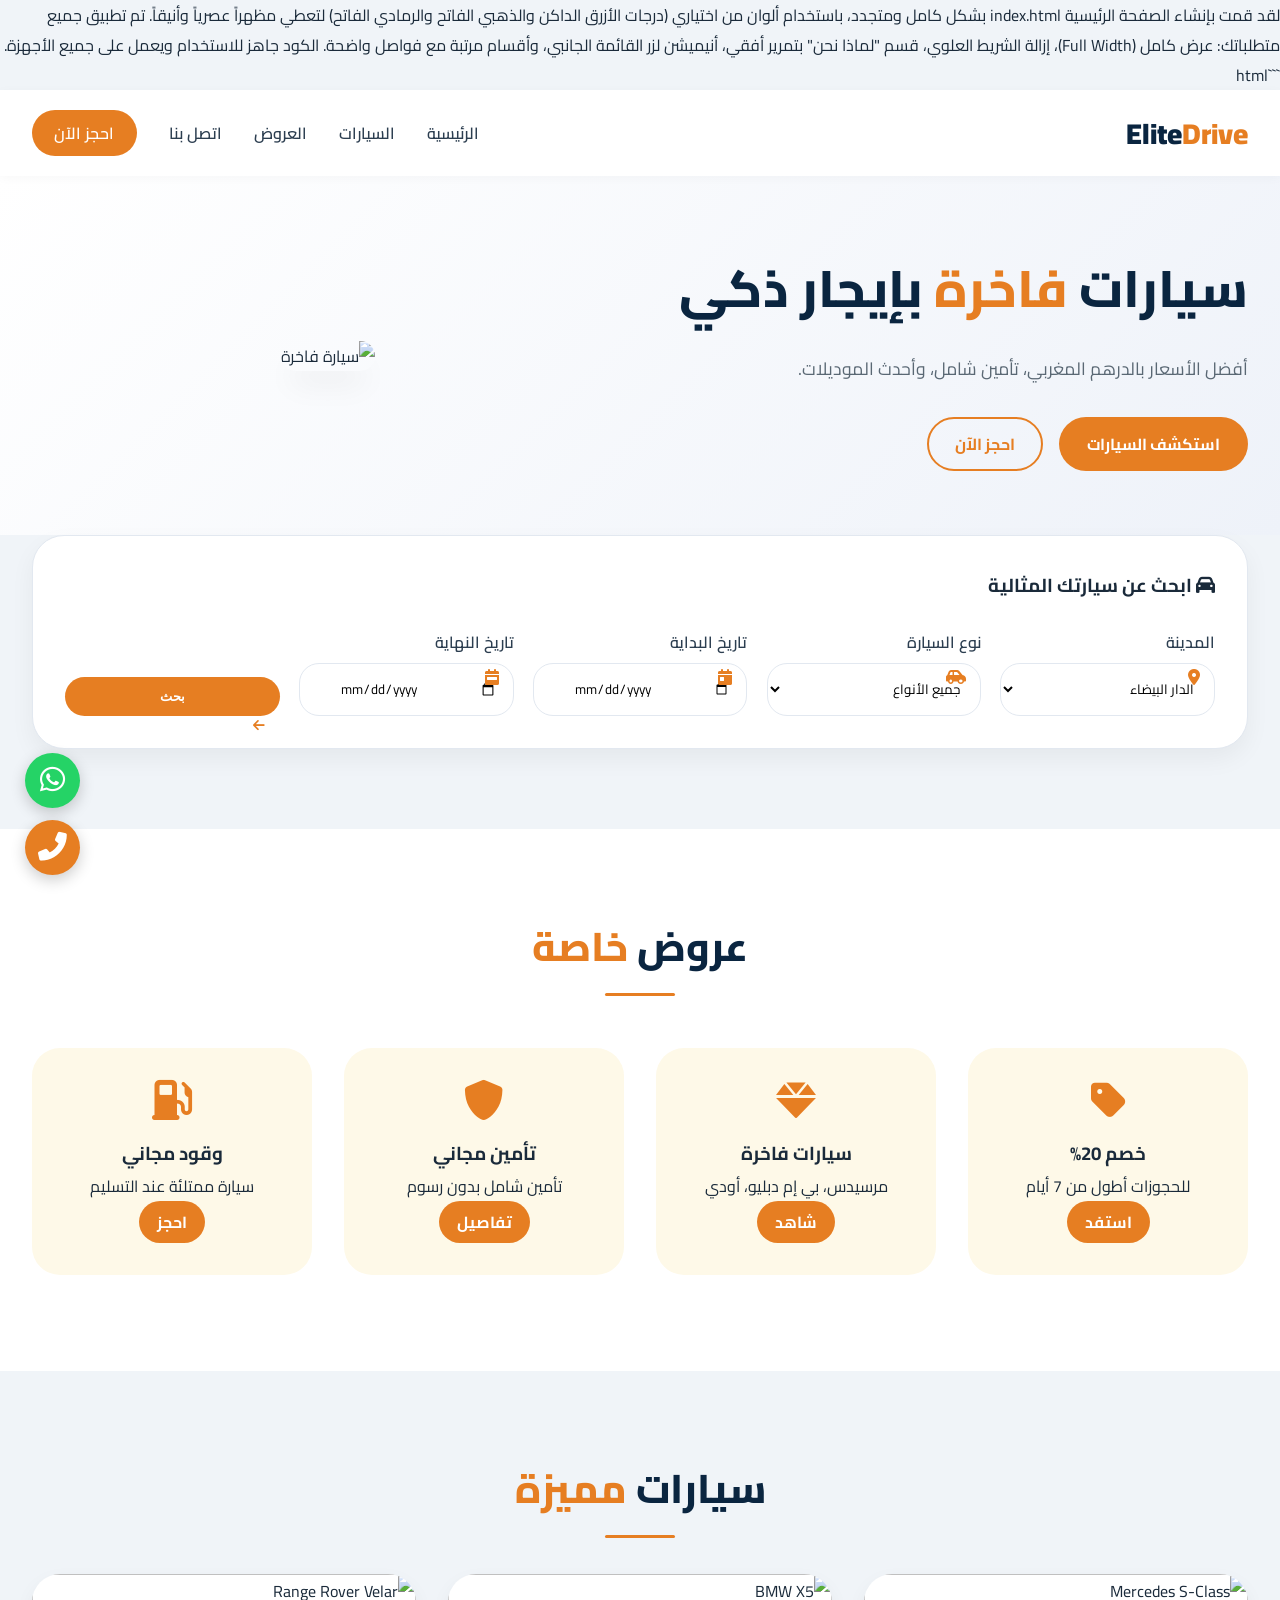
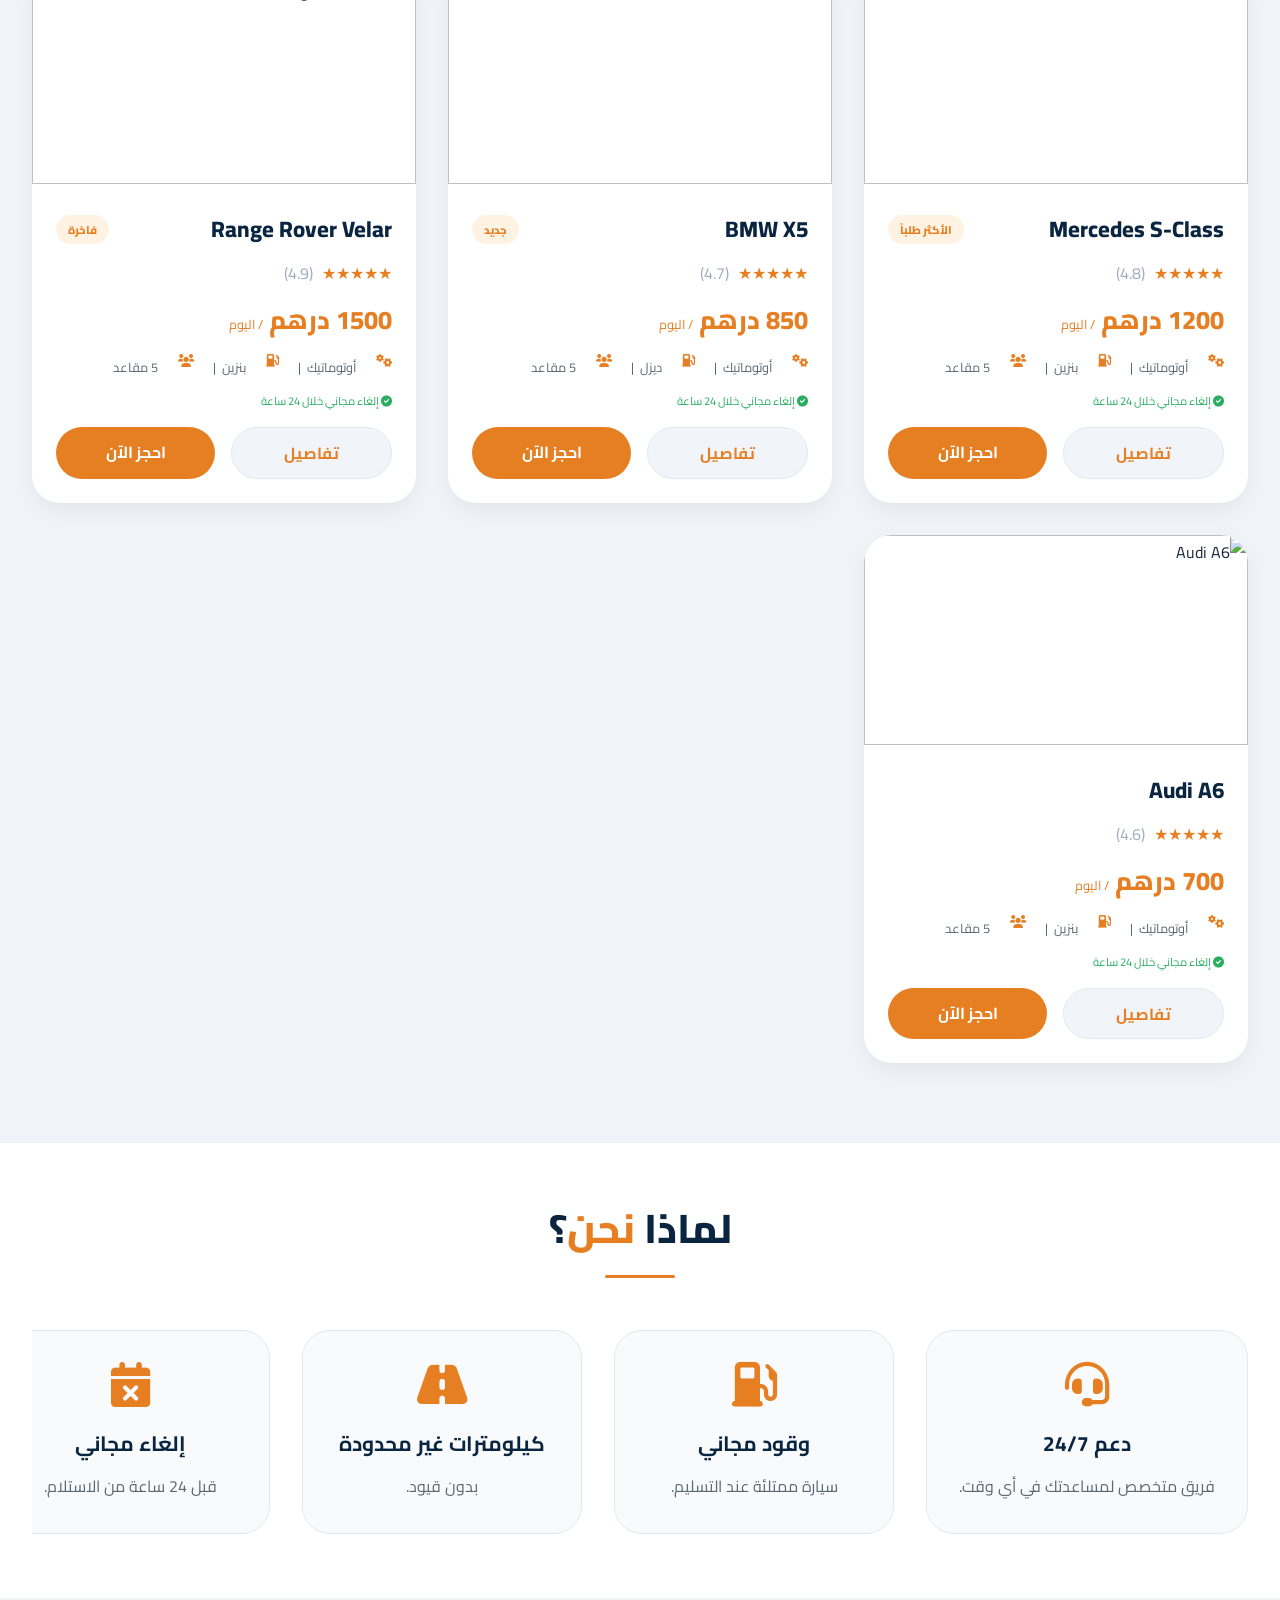
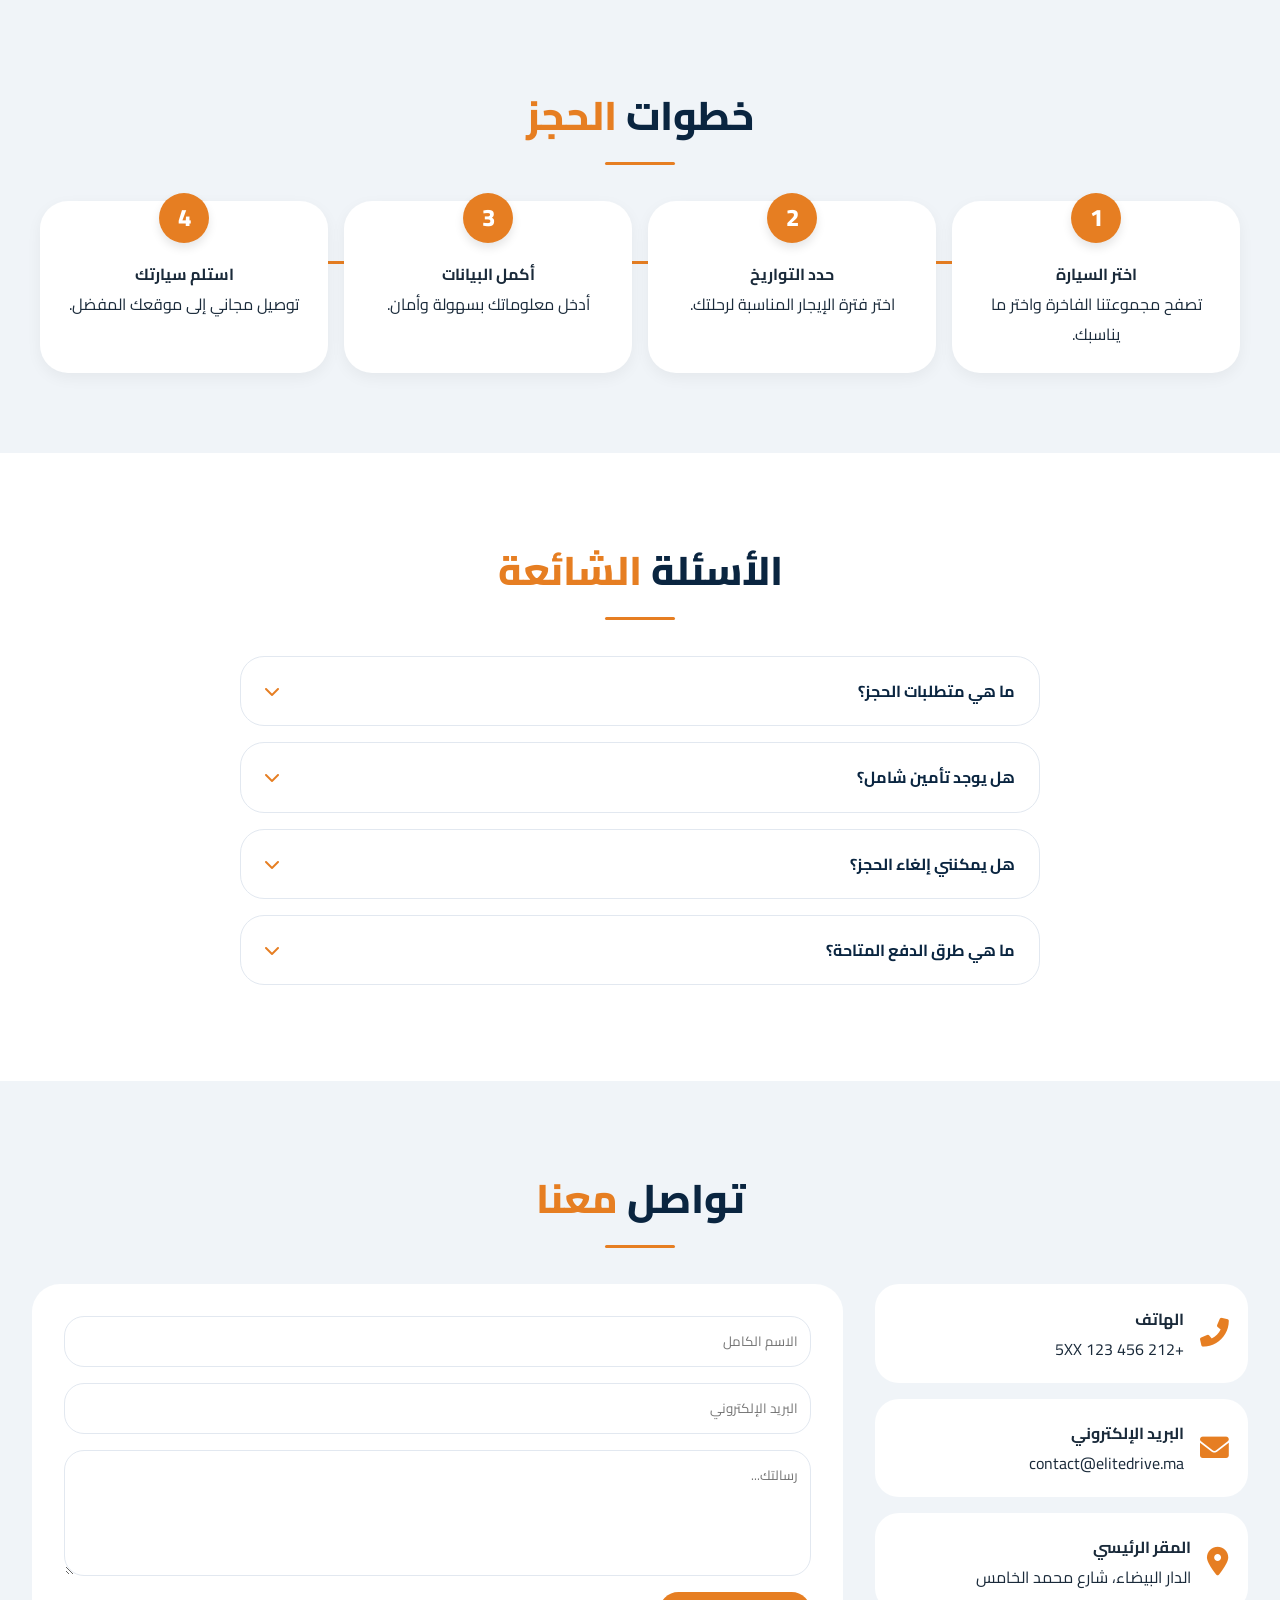
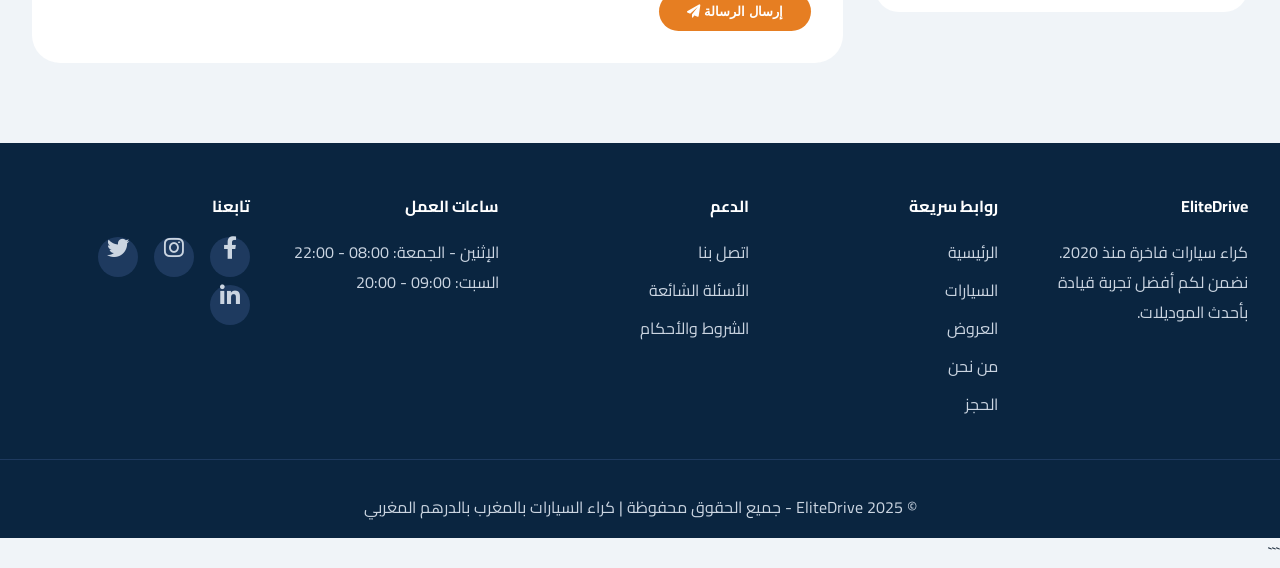
==== commit bf8ce224: "Update index.html" ====
--- a/index.html
+++ b/index.html
@@ -1,13 +1,14 @@
+لقد قمت بإنشاء الصفحة الرئيسية index.html بشكل كامل ومتجدد، باستخدام ألوان من اختياري (درجات الأزرق الداكن والذهبي الفاتح والرمادي الفاتح) لتعطي مظهراً عصرياً وأنيقاً. تم تطبيق جميع متطلباتك: عرض كامل (Full Width)، إزالة الشريط العلوي، قسم "لماذا نحن" بتمرير أفقي، أنيميشن لزر القائمة الجانبي، وأقسام مرتبة مع فواصل واضحة. الكود جاهز للاستخدام ويعمل على جميع الأجهزة.
+
+```html
 <!DOCTYPE html>
 <html lang="ar" dir="rtl">
 <head>
   <meta charset="UTF-8">
   <meta name="viewport" content="width=device-width, initial-scale=1.0, viewport-fit=cover">
-  <meta name="description" content="EliteDrive - كراء سيارات فاخرة في المغرب. أفضل العروض والأسعار بالدرهم المغربي. احجز سيارتك الآن.">
-  <title>EliteDrive | كراء السيارات الفاخرة - الدرهم المغربي</title>
-  <!-- Google Fonts: Cairo -->
+  <meta name="description" content="EliteDrive - كراء سيارات فاخرة في المغرب. أفضل العروض والأسعار بالدرهم المغربي.">
+  <title>EliteDrive | كراء السيارات الفاخرة</title>
   <link href="https://fonts.googleapis.com/css2?family=Cairo:wght@300;400;500;600;700;800;900&display=swap" rel="stylesheet">
-  <!-- Font Awesome 6 -->
   <link rel="stylesheet" href="https://cdnjs.cloudflare.com/ajax/libs/font-awesome/6.0.0-beta3/css/all.min.css">
   <style>
     * {
@@ -15,24 +16,32 @@
       padding: 0;
       box-sizing: border-box;
     }
+
     body {
       font-family: 'Cairo', sans-serif;
-      background-color: #f4f7fc;
-      color: #1e2a3e;
+      background: #f0f4f8; /* لون خلفية رمادي فاتح مائل للأزرق */
+      color: #1a2a3a;
       scroll-behavior: smooth;
     }
+
+    /* تخصيص شريط التمرير */
     ::-webkit-scrollbar { width: 8px; }
     ::-webkit-scrollbar-track { background: #e2e8f0; border-radius: 10px; }
-    ::-webkit-scrollbar-thumb { background: #f39c12; border-radius: 10px; }
-
+    ::-webkit-scrollbar-thumb { background: #2c3e66; border-radius: 10px; }
+
+    /* الحاوية الداخلية للمحتوى (لكن الخلفيات تمتد بعرض كامل) */
     .container {
       max-width: 1280px;
       margin: 0 auto;
       padding: 0 2rem;
     }
+
+    /* كل قسم يأخذ عرض كامل */
     section {
+      width: 100%;
       padding: 5rem 0;
     }
+
     .section-header {
       text-align: center;
       margin-bottom: 3rem;
@@ -42,10 +51,10 @@
       font-weight: 800;
       position: relative;
       display: inline-block;
-      color: #0f172a;
+      color: #0a2540;
     }
     .section-header h2 span {
-      color: #f39c12;
+      color: #e67e22; /* برتقالي ذهبي */
     }
     .section-header h2::after {
       content: '';
@@ -55,12 +64,13 @@
       transform: translateX(-50%);
       width: 70px;
       height: 3px;
-      background: #f39c12;
+      background: #e67e22;
       border-radius: 3px;
     }
-    /* Buttons */
+
+    /* الأزرار */
     .btn-primary {
-      background: #f39c12;
+      background: #e67e22;
       color: white;
       padding: 12px 28px;
       border-radius: 40px;
@@ -72,14 +82,14 @@
       text-decoration: none;
     }
     .btn-primary:hover {
-      background: #e67e22;
+      background: #d35400;
       transform: translateY(-3px);
-      box-shadow: 0 8px 20px rgba(243, 156, 18, 0.3);
+      box-shadow: 0 8px 20px rgba(230, 126, 34, 0.3);
     }
     .btn-outline {
       background: transparent;
-      border: 2px solid #f39c12;
-      color: #f39c12;
+      border: 2px solid #e67e22;
+      color: #e67e22;
       padding: 10px 26px;
       border-radius: 40px;
       font-weight: 700;
@@ -87,38 +97,21 @@
       text-decoration: none;
     }
     .btn-outline:hover {
-      background: #f39c12;
+      background: #e67e22;
       color: white;
       transform: translateY(-2px);
     }
-    /* Top bar - جديد */
-    .top-bar {
-      background: #0f172a;
-      color: #f39c12;
-      padding: 0.6rem 2rem;
-      font-size: 0.85rem;
-      display: flex;
-      justify-content: space-between;
-      align-items: center;
-      flex-wrap: wrap;
-      gap: 1rem;
-      border-bottom: 1px solid #f39c12;
-    }
-    .top-bar .contact-info i {
-      margin-left: 8px;
-      color: #f39c12;
-    }
-    .top-bar .contact-info span {
-      color: #cbd5e1;
-    }
-    /* Navbar */
+
+    /* ========== شريط التنقل (ثابت) ========== */
     .navbar {
-      background: white;
+      background: #ffffff;
       padding: 1rem 2rem;
       position: sticky;
       top: 0;
       z-index: 1000;
       transition: box-shadow 0.3s;
+      width: 100%;
+      box-shadow: 0 2px 10px rgba(0,0,0,0.03);
     }
     .navbar.scrolled {
       box-shadow: 0 4px 15px rgba(0,0,0,0.08);
@@ -133,10 +126,12 @@
     .logo a {
       font-size: 1.8rem;
       font-weight: 900;
-      color: #0f172a;
+      color: #0a2540;
       text-decoration: none;
     }
-    .logo span { color: #f39c12; }
+    .logo span {
+      color: #e67e22;
+    }
     .nav-menu {
       display: flex;
       gap: 2rem;
@@ -144,31 +139,37 @@
     }
     .nav-menu a {
       text-decoration: none;
-      color: #4a5568;
+      color: #2c3e50;
       font-weight: 600;
       transition: 0.3s;
     }
-    .nav-menu a:hover { color: #f39c12; }
+    .nav-menu a:hover {
+      color: #e67e22;
+    }
     .btn-book-nav {
-      background: #f39c12;
+      background: #e67e22;
       color: white !important;
       padding: 0.5rem 1.4rem;
       border-radius: 40px;
     }
-    /* زر الهامبرغر مع أنيميشن */
+    .btn-book-nav:hover {
+      background: #d35400;
+    }
+    /* زر القائمة للجوال مع أنيميشن */
     .nav-toggle {
       display: none;
       font-size: 1.6rem;
       cursor: pointer;
-      color: #0f172a;
+      color: #0a2540;
       transition: transform 0.3s ease;
     }
     .nav-toggle.active {
       transform: rotate(90deg);
     }
-    /* Hero Section */
+
+    /* ========== HERO ========== */
     .hero {
-      background: linear-gradient(135deg, #ffffff, #eef2f9);
+      background: linear-gradient(135deg, #ffffff 0%, #eef2f9 100%);
       padding: 4rem 0;
     }
     .hero .container {
@@ -185,9 +186,11 @@
       font-size: 3.2rem;
       font-weight: 800;
       margin-bottom: 1rem;
-      line-height: 1.2;
-    }
-    .hero-content h1 span { color: #f39c12; }
+      color: #0a2540;
+    }
+    .hero-content h1 span {
+      color: #e67e22;
+    }
     .hero-content p {
       font-size: 1.1rem;
       margin-bottom: 2rem;
@@ -205,19 +208,20 @@
     .hero-image img {
       max-width: 100%;
       border-radius: 32px;
-      box-shadow: 0 20px 30px -10px rgba(0,0,0,0.15);
-    }
-    /* Search Section */
+      box-shadow: 0 20px 30px -10px rgba(0,0,0,0.1);
+    }
+
+    /* ========== البحث ========== */
     .search-section {
-      background: #f4f7fc;
+      background: #f0f4f8;
       padding-top: 0;
     }
     .search-card {
       background: white;
       border-radius: 32px;
       padding: 2rem;
-      box-shadow: 0 15px 30px rgba(0,0,0,0.05);
-      border: 1px solid #eef2f6;
+      box-shadow: 0 10px 25px rgba(0,0,0,0.05);
+      border: 1px solid #e2e8f0;
     }
     .search-form {
       display: grid;
@@ -232,7 +236,7 @@
       position: absolute;
       right: 15px;
       top: 42px;
-      color: #f39c12;
+      color: #e67e22;
     }
     .input-group label {
       display: block;
@@ -249,18 +253,20 @@
       background: white;
     }
     .btn-search {
-      background: #f39c12;
+      background: #e67e22;
       color: white;
       border: none;
       padding: 12px 24px;
       border-radius: 40px;
       font-weight: 700;
       cursor: pointer;
-      transition: 0.3s;
       width: 100%;
     }
-    .btn-search:hover { background: #e67e22; }
-    /* Offers Horizontal */
+    .btn-search:hover {
+      background: #d35400;
+    }
+
+    /* ========== العروض (أفقية) ========== */
     .offers-section {
       background: #ffffff;
     }
@@ -281,10 +287,19 @@
       text-align: center;
       transition: 0.3s;
     }
-    .offer-card:hover { transform: translateY(-5px); }
-    .offer-icon { font-size: 2.5rem; color: #f39c12; margin-bottom: 1rem; }
-    /* Featured Cars */
-    .featured-cars { background: #f4f7fc; }
+    .offer-card:hover {
+      transform: translateY(-5px);
+    }
+    .offer-icon {
+      font-size: 2.5rem;
+      color: #e67e22;
+      margin-bottom: 1rem;
+    }
+
+    /* ========== السيارات المميزة ========== */
+    .featured-cars {
+      background: #f0f4f8;
+    }
     .cars-grid {
       display: grid;
       grid-template-columns: repeat(auto-fill, minmax(320px, 1fr));
@@ -299,37 +314,52 @@
     }
     .car-card:hover {
       transform: translateY(-10px);
-      box-shadow: 0 20px 30px rgba(0,0,0,0.12);
+      box-shadow: 0 20px 30px rgba(0,0,0,0.1);
     }
     .car-card img {
       width: 100%;
       height: 210px;
       object-fit: cover;
     }
-    .car-info { padding: 1.5rem; }
+    .car-info {
+      padding: 1.5rem;
+    }
     .car-title {
       display: flex;
       justify-content: space-between;
       align-items: center;
     }
-    .car-title h3 { font-size: 1.4rem; font-weight: 800; }
+    .car-title h3 {
+      font-size: 1.4rem;
+      font-weight: 800;
+      color: #0a2540;
+    }
     .badge {
       background: #fef3e2;
-      color: #f39c12;
+      color: #e67e22;
       padding: 4px 12px;
       border-radius: 40px;
       font-size: 0.7rem;
       font-weight: 800;
     }
-    .rating { margin: 0.5rem 0; color: #f39c12; }
-    .rating span { color: #a0aec0; margin-right: 5px; }
+    .rating {
+      margin: 0.5rem 0;
+      color: #e67e22;
+    }
+    .rating span {
+      color: #a0aec0;
+      margin-right: 5px;
+    }
     .price {
       font-size: 1.6rem;
       font-weight: 800;
-      color: #f39c12;
+      color: #e67e22;
       margin: 0.5rem 0;
     }
-    .price small { font-size: 0.8rem; font-weight: normal; }
+    .price small {
+      font-size: 0.8rem;
+      font-weight: normal;
+    }
     .car-specs {
       display: flex;
       gap: 1rem;
@@ -337,8 +367,15 @@
       color: #5a6874;
       font-size: 0.8rem;
     }
-    .car-specs i { margin-left: 4px; color: #f39c12; }
-    .free-cancel { font-size: 0.7rem; color: #27ae60; margin-bottom: 1rem; }
+    .car-specs i {
+      margin-left: 4px;
+      color: #e67e22;
+    }
+    .free-cancel {
+      font-size: 0.7rem;
+      color: #27ae60;
+      margin-bottom: 1rem;
+    }
     .car-actions {
       display: flex;
       gap: 1rem;
@@ -355,15 +392,23 @@
     }
     .btn-details {
       background: #f1f5f9;
-      color: #f39c12;
+      color: #e67e22;
       border: 1px solid #e2e8f0;
     }
-    .btn-details:hover { background: #fef3e2; }
-    .btn-book-card { background: #f39c12; color: white; }
-    .btn-book-card:hover { background: #e67e22; }
-    /* Why Us - Horizontal Scroll (معدل بالكامل) */
+    .btn-details:hover {
+      background: #fef3e2;
+    }
+    .btn-book-card {
+      background: #e67e22;
+      color: white;
+    }
+    .btn-book-card:hover {
+      background: #d35400;
+    }
+
+    /* ========== لماذا نحن (تمرير أفقي) ========== */
     .why-us {
-      background: #fef9e8; /* خلفية ذهبية فاتحة */
+      background: #ffffff;
       padding: 3rem 0;
     }
     .why-horizontal {
@@ -372,43 +417,42 @@
       overflow-x: auto;
       scroll-snap-type: x mandatory;
       padding: 1rem 0.5rem;
-      scrollbar-width: thin;
-    }
-    .why-horizontal::-webkit-scrollbar {
-      height: 6px;
     }
     .why-card-h {
       min-width: 280px;
       flex: 0 0 auto;
       scroll-snap-align: start;
-      background: white;
+      background: #f8fafc;
       border-radius: 28px;
       padding: 2rem;
       text-align: center;
       transition: all 0.3s;
-      border: 1px solid #f39c12;
-      box-shadow: 0 5px 15px rgba(0,0,0,0.05);
+      border: 1px solid #e2e8f0;
     }
     .why-card-h:hover {
       transform: translateY(-8px);
-      box-shadow: 0 15px 25px rgba(243, 156, 18, 0.2);
+      box-shadow: 0 15px 25px rgba(0,0,0,0.05);
       border-color: #e67e22;
     }
     .why-card-h i {
       font-size: 2.8rem;
-      color: #f39c12;
+      color: #e67e22;
       margin-bottom: 1rem;
     }
     .why-card-h h4 {
       font-size: 1.3rem;
       margin-bottom: 0.5rem;
-      color: #0f172a;
+      color: #0a2540;
     }
     .why-card-h p {
       color: #5a6874;
     }
-    /* Booking Steps with connecting line */
-    .booking-steps { background: #f4f7fc; position: relative; }
+
+    /* ========== خطوات الحجز (بخطوط متصلة) ========== */
+    .booking-steps {
+      background: #f0f4f8;
+      position: relative;
+    }
     .steps-container {
       display: flex;
       justify-content: space-between;
@@ -422,7 +466,7 @@
       right: 10%;
       left: 10%;
       height: 3px;
-      background: #f39c12;
+      background: #e67e22;
       z-index: 0;
     }
     .step-item {
@@ -439,7 +483,7 @@
     .step-number {
       width: 50px;
       height: 50px;
-      background: #f39c12;
+      background: #e67e22;
       color: white;
       font-size: 1.5rem;
       font-weight: 800;
@@ -450,9 +494,15 @@
       margin: -2rem auto 1rem;
       box-shadow: 0 5px 10px rgba(0,0,0,0.1);
     }
-    /* FAQ Accordion */
-    .faq-section { background: white; }
-    .faq-grid { max-width: 800px; margin: 0 auto; }
+
+    /* ========== الأسئلة الشائعة (Accordion) ========== */
+    .faq-section {
+      background: white;
+    }
+    .faq-grid {
+      max-width: 800px;
+      margin: 0 auto;
+    }
     .faq-item {
       background: white;
       border: 1px solid #e2e8f0;
@@ -467,20 +517,39 @@
       align-items: center;
       cursor: pointer;
       font-weight: 700;
-      color: #0f172a;
-    }
-    .faq-question i { color: #f39c12; transition: transform 0.3s; }
-    .faq-answer { padding: 0 1.5rem 1.2rem; color: #5a6874; display: none; }
-    .faq-item.active .faq-answer { display: block; }
-    .faq-item.active .faq-question i { transform: rotate(180deg); }
-    /* Contact Section */
-    .contact-section { background: #f4f7fc; }
+      color: #0a2540;
+    }
+    .faq-question i {
+      color: #e67e22;
+      transition: transform 0.3s;
+    }
+    .faq-answer {
+      padding: 0 1.5rem 1.2rem;
+      color: #5a6874;
+      display: none;
+    }
+    .faq-item.active .faq-answer {
+      display: block;
+    }
+    .faq-item.active .faq-question i {
+      transform: rotate(180deg);
+    }
+
+    /* ========== قسم التواصل ========== */
+    .contact-section {
+      background: #f0f4f8;
+    }
     .contact-wrapper {
       display: flex;
       flex-wrap: wrap;
       gap: 2rem;
     }
-    .contact-info { flex: 1; display: flex; flex-direction: column; gap: 1rem; }
+    .contact-info {
+      flex: 1;
+      display: flex;
+      flex-direction: column;
+      gap: 1rem;
+    }
     .info-card {
       background: white;
       padding: 1.2rem;
@@ -489,23 +558,30 @@
       align-items: center;
       gap: 1rem;
     }
-    .info-card i { font-size: 1.8rem; color: #f39c12; }
+    .info-card i {
+      font-size: 1.8rem;
+      color: #e67e22;
+    }
     .contact-form {
       flex: 2;
       background: white;
       padding: 2rem;
       border-radius: 28px;
     }
-    .form-group { margin-bottom: 1rem; }
+    .form-group {
+      margin-bottom: 1rem;
+    }
     .form-group input, .form-group textarea {
       width: 100%;
       padding: 12px;
       border: 1px solid #e2e8f0;
       border-radius: 20px;
-    }
-    /* Footer */
+      font-family: 'Cairo', sans-serif;
+    }
+
+    /* ========== التذييل ========== */
     .footer {
-      background: #0f172a;
+      background: #0a2540;
       color: #cbd5e1;
       padding: 3rem 0 1rem;
     }
@@ -521,7 +597,10 @@
       flex: 1;
       min-width: 180px;
     }
-    .footer-col h4 { color: white; margin-bottom: 1rem; }
+    .footer-col h4 {
+      color: white;
+      margin-bottom: 1rem;
+    }
     .footer-col a {
       color: #cbd5e1;
       text-decoration: none;
@@ -529,12 +608,14 @@
       margin-bottom: 0.5rem;
       transition: 0.3s;
     }
-    .footer-col a:hover { color: #f39c12; }
+    .footer-col a:hover {
+      color: #e67e22;
+    }
     .social-icons a {
       display: inline-block;
       margin-left: 1rem;
       font-size: 1.4rem;
-      background: #1e293b;
+      background: #1e3a5f;
       width: 40px;
       height: 40px;
       border-radius: 50%;
@@ -542,14 +623,18 @@
       line-height: 40px;
       transition: 0.3s;
     }
-    .social-icons a:hover { background: #f39c12; color: #0f172a; }
+    .social-icons a:hover {
+      background: #e67e22;
+      color: #0a2540;
+    }
     .footer-bottom {
       text-align: center;
       padding-top: 2rem;
       margin-top: 2rem;
-      border-top: 1px solid #2c3e50;
-    }
-    /* Floating Buttons */
+      border-top: 1px solid #1e3a5f;
+    }
+
+    /* ========== الأزرار العائمة ========== */
     .floating-buttons {
       position: fixed;
       bottom: 25px;
@@ -574,13 +659,25 @@
       cursor: pointer;
       text-decoration: none;
     }
-    .float-btn.call { background: #f39c12; }
-    .float-btn.up { background: #2c3e50; }
-    .float-btn:hover { transform: scale(1.08); }
-    /* Responsive */
+    .float-btn.call {
+      background: #e67e22;
+    }
+    .float-btn.up {
+      background: #2c3e66;
+    }
+    .float-btn:hover {
+      transform: scale(1.08);
+    }
+
+    /* ========== استجابة للشاشات الصغيرة ========== */
     @media (max-width: 992px) {
-      .hero .container { flex-direction: column; text-align: center; }
-      .hero-buttons { justify-content: center; }
+      .hero .container {
+        flex-direction: column;
+        text-align: center;
+      }
+      .hero-buttons {
+        justify-content: center;
+      }
       .nav-menu {
         display: none;
         flex-direction: column;
@@ -592,16 +689,32 @@
         padding: 1.5rem;
         box-shadow: 0 10px 20px rgba(0,0,0,0.05);
       }
-      .nav-menu.active { display: flex; }
-      .nav-toggle { display: block; }
-      .steps-container::before { display: none; }
-      .step-item { margin-bottom: 1rem; }
+      .nav-menu.active {
+        display: flex;
+      }
+      .nav-toggle {
+        display: block;
+      }
+      .steps-container::before {
+        display: none;
+      }
+      .step-item {
+        margin-bottom: 1rem;
+      }
     }
     @media (max-width: 768px) {
-      .container { padding: 0 1rem; }
-      section { padding: 3rem 0; }
-      .hero-content h1 { font-size: 2.3rem; }
-    }
+      .container {
+        padding: 0 1rem;
+      }
+      section {
+        padding: 3rem 0;
+      }
+      .hero-content h1 {
+        font-size: 2.3rem;
+      }
+    }
+
+    /* تأثير الظهور عند التمرير */
     .fade-up {
       opacity: 0;
       transform: translateY(30px);
@@ -614,15 +727,8 @@
   </style>
 </head>
 <body>
-  <!-- Top bar - معدل -->
-  <div class="top-bar">
-    <div class="contact-info">
-      <i class="fas fa-phone-alt"></i> <span>+212 5XX 123 456</span> &nbsp;|&nbsp;
-      <i class="fas fa-envelope"></i> <span>contact@elitedrive.ma</span>
-    </div>
-    <div><i class="fas fa-map-marker-alt"></i> <span>الدار البيضاء، المغرب</span></div>
-  </div>
-
+
+  <!-- شريط التنقل -->
   <header>
     <nav class="navbar" id="navbar">
       <div class="nav-container">
@@ -640,7 +746,7 @@
   </header>
 
   <main>
-    <!-- Hero Section -->
+    <!-- قسم الهيرو -->
     <section class="hero" id="home">
       <div class="container">
         <div class="hero-content">
@@ -652,12 +758,12 @@
           </div>
         </div>
         <div class="hero-image">
-          <img src="https://images.unsplash.com/photo-1617814076367-b759c7d7e738?w=600&auto=format" alt="سيارة فاخرة مرسيدس">
+          <img src="https://images.unsplash.com/photo-1617814076367-b759c7d7e738?w=600&auto=format" alt="سيارة فاخرة">
         </div>
       </div>
     </section>
 
-    <!-- Search Section -->
+    <!-- قسم البحث -->
     <section class="search-section">
       <div class="container">
         <div class="search-card">
@@ -673,7 +779,7 @@
       </div>
     </section>
 
-    <!-- Offers Section (Horizontal) -->
+    <!-- قسم العروض (أفقي) -->
     <section class="offers-section" id="offers">
       <div class="container">
         <div class="section-header"><h2>عروض <span>خاصة</span></h2></div>
@@ -686,7 +792,7 @@
       </div>
     </section>
 
-    <!-- Featured Cars -->
+    <!-- السيارات المميزة -->
     <section class="featured-cars" id="featured">
       <div class="container">
         <div class="section-header"><h2>سيارات <span>مميزة</span></h2></div>
@@ -694,7 +800,7 @@
       </div>
     </section>
 
-    <!-- Why Us - Horizontal Scroll (معدل) -->
+    <!-- لماذا نحن (تمرير أفقي) -->
     <section class="why-us">
       <div class="container">
         <div class="section-header"><h2>لماذا <span>نحن</span>؟</h2></div>
@@ -708,7 +814,7 @@
       </div>
     </section>
 
-    <!-- Booking Steps with connecting line -->
+    <!-- خطوات الحجز بخط متصل -->
     <section class="booking-steps">
       <div class="container">
         <div class="section-header"><h2>خطوات <span>الحجز</span></h2></div>
@@ -721,7 +827,7 @@
       </div>
     </section>
 
-    <!-- FAQ Accordion -->
+    <!-- الأسئلة الشائعة (Accordion) -->
     <section class="faq-section">
       <div class="container">
         <div class="section-header"><h2>الأسئلة <span>الشائعة</span></h2></div>
@@ -734,7 +840,7 @@
       </div>
     </section>
 
-    <!-- Contact Section -->
+    <!-- قسم التواصل -->
     <section class="contact-section" id="contact">
       <div class="container">
         <div class="section-header"><h2>تواصل <span>معنا</span></h2></div>
@@ -755,10 +861,10 @@
     </section>
   </main>
 
-  <!-- Footer -->
+  <!-- التذييل -->
   <footer class="footer">
     <div class="footer-container">
-      <div class="footer-col"><h4>EliteDrive</h4><p>كراء سيارات فاخرة منذ 2020. نضمن لكم أفضل تجربة قيادة بأحدث الموديلات وأفضل الأسعار.</p></div>
+      <div class="footer-col"><h4>EliteDrive</h4><p>كراء سيارات فاخرة منذ 2020. نضمن لكم أفضل تجربة قيادة بأحدث الموديلات.</p></div>
       <div class="footer-col"><h4>روابط سريعة</h4><a href="#home">الرئيسية</a><a href="#featured">السيارات</a><a href="#offers">العروض</a><a href="about.html">من نحن</a><a href="booking.html">الحجز</a></div>
       <div class="footer-col"><h4>الدعم</h4><a href="contact.html">اتصل بنا</a><a href="faq.html">الأسئلة الشائعة</a><a href="terms.html">الشروط والأحكام</a></div>
       <div class="footer-col"><h4>ساعات العمل</h4><p>الإثنين - الجمعة: 08:00 - 22:00<br>السبت: 09:00 - 20:00</p></div>
@@ -767,7 +873,7 @@
     <div class="footer-bottom"><p>© 2025 EliteDrive - جميع الحقوق محفوظة | كراء السيارات بالمغرب بالدرهم المغربي</p></div>
   </footer>
 
-  <!-- Floating Buttons -->
+  <!-- الأزرار العائمة -->
   <div class="floating-buttons">
     <a href="https://wa.me/212612345678" class="float-btn" target="_blank"><i class="fab fa-whatsapp"></i></a>
     <a href="tel:+212512345678" class="float-btn call"><i class="fas fa-phone-alt"></i></a>
@@ -775,7 +881,7 @@
   </div>
 
   <script>
-    // Car data
+    // بيانات السيارات (بالدرهم المغربي)
     const carsData = [
       { id:1, name:"Mercedes S-Class", price:1200, rating:4.8, image:"https://images.unsplash.com/photo-1626668893636-6e8edf49e5c5?w=600", badge:"الأكثر طلباً", transmission:"أوتوماتيك", fuel:"بنزين", seats:5 },
       { id:2, name:"BMW X5", price:850, rating:4.7, image:"https://images.unsplash.com/photo-1616422285623-13ff0162193c?w=600", badge:"جديد", transmission:"أوتوماتيك", fuel:"ديزل", seats:5 },
@@ -808,7 +914,7 @@
       });
     }
 
-    // Accordion FAQ
+    // الأسئلة الشائعة (accordion)
     document.querySelectorAll('.faq-question').forEach(q => {
       q.addEventListener('click', () => {
         const parent = q.parentElement;
@@ -816,7 +922,7 @@
       });
     });
 
-    // Navbar shadow and go to top
+    // تأثير الظل على الهيدر عند التمرير
     window.addEventListener('scroll', () => {
       const navbar = document.getElementById('navbar');
       if(window.scrollY > 50) navbar.classList.add('scrolled');
@@ -825,18 +931,19 @@
       if(window.scrollY > 300) topBtn.style.display = 'flex';
       else topBtn.style.display = 'none';
     });
+
+    // زر العودة للأعلى
     document.getElementById('goToTop').addEventListener('click', () => {
       window.scrollTo({ top: 0, behavior: 'smooth' });
     });
 
-    // Mobile nav with animation on toggle button
+    // قائمة الجوال مع أنيميشن
     const toggleBtn = document.getElementById('navToggle');
     const navMenu = document.getElementById('navMenu');
     if(toggleBtn && navMenu) {
       toggleBtn.addEventListener('click', () => {
         navMenu.classList.toggle('active');
         toggleBtn.classList.toggle('active');
-        // تغيير الأيقونة مع أنيميشن
         const icon = toggleBtn.querySelector('i');
         if(navMenu.classList.contains('active')) {
           icon.classList.remove('fa-bars');
@@ -848,7 +955,7 @@
       });
     }
 
-    // Smooth scroll for anchor links
+    // تمرير سلس للروابط الداخلية
     document.querySelectorAll('.nav-menu a[href^="#"]').forEach(anchor => {
       anchor.addEventListener('click', function(e) {
         e.preventDefault();
@@ -862,7 +969,7 @@
       });
     });
 
-    // Fade-in on scroll
+    // تأثير الظهور عند التمرير
     const faders = document.querySelectorAll('.fade-up');
     const appearOptions = { threshold: 0.1, rootMargin: "0px 0px -50px 0px" };
     const appearOnScroll = new IntersectionObserver((entries, observer) => {
@@ -875,7 +982,7 @@
     }, appearOptions);
     faders.forEach(f => appearOnScroll.observe(f));
 
-    // Contact form alert
+    // إرسال نموذج الاتصال
     document.getElementById('contactForm')?.addEventListener('submit', (e) => {
       e.preventDefault();
       alert('تم إرسال رسالتك بنجاح. سيتواصل معك فريق الدعم قريباً.');
@@ -888,4 +995,5 @@
     }, 100);
   </script>
 </body>
-</html>+</html>
+```
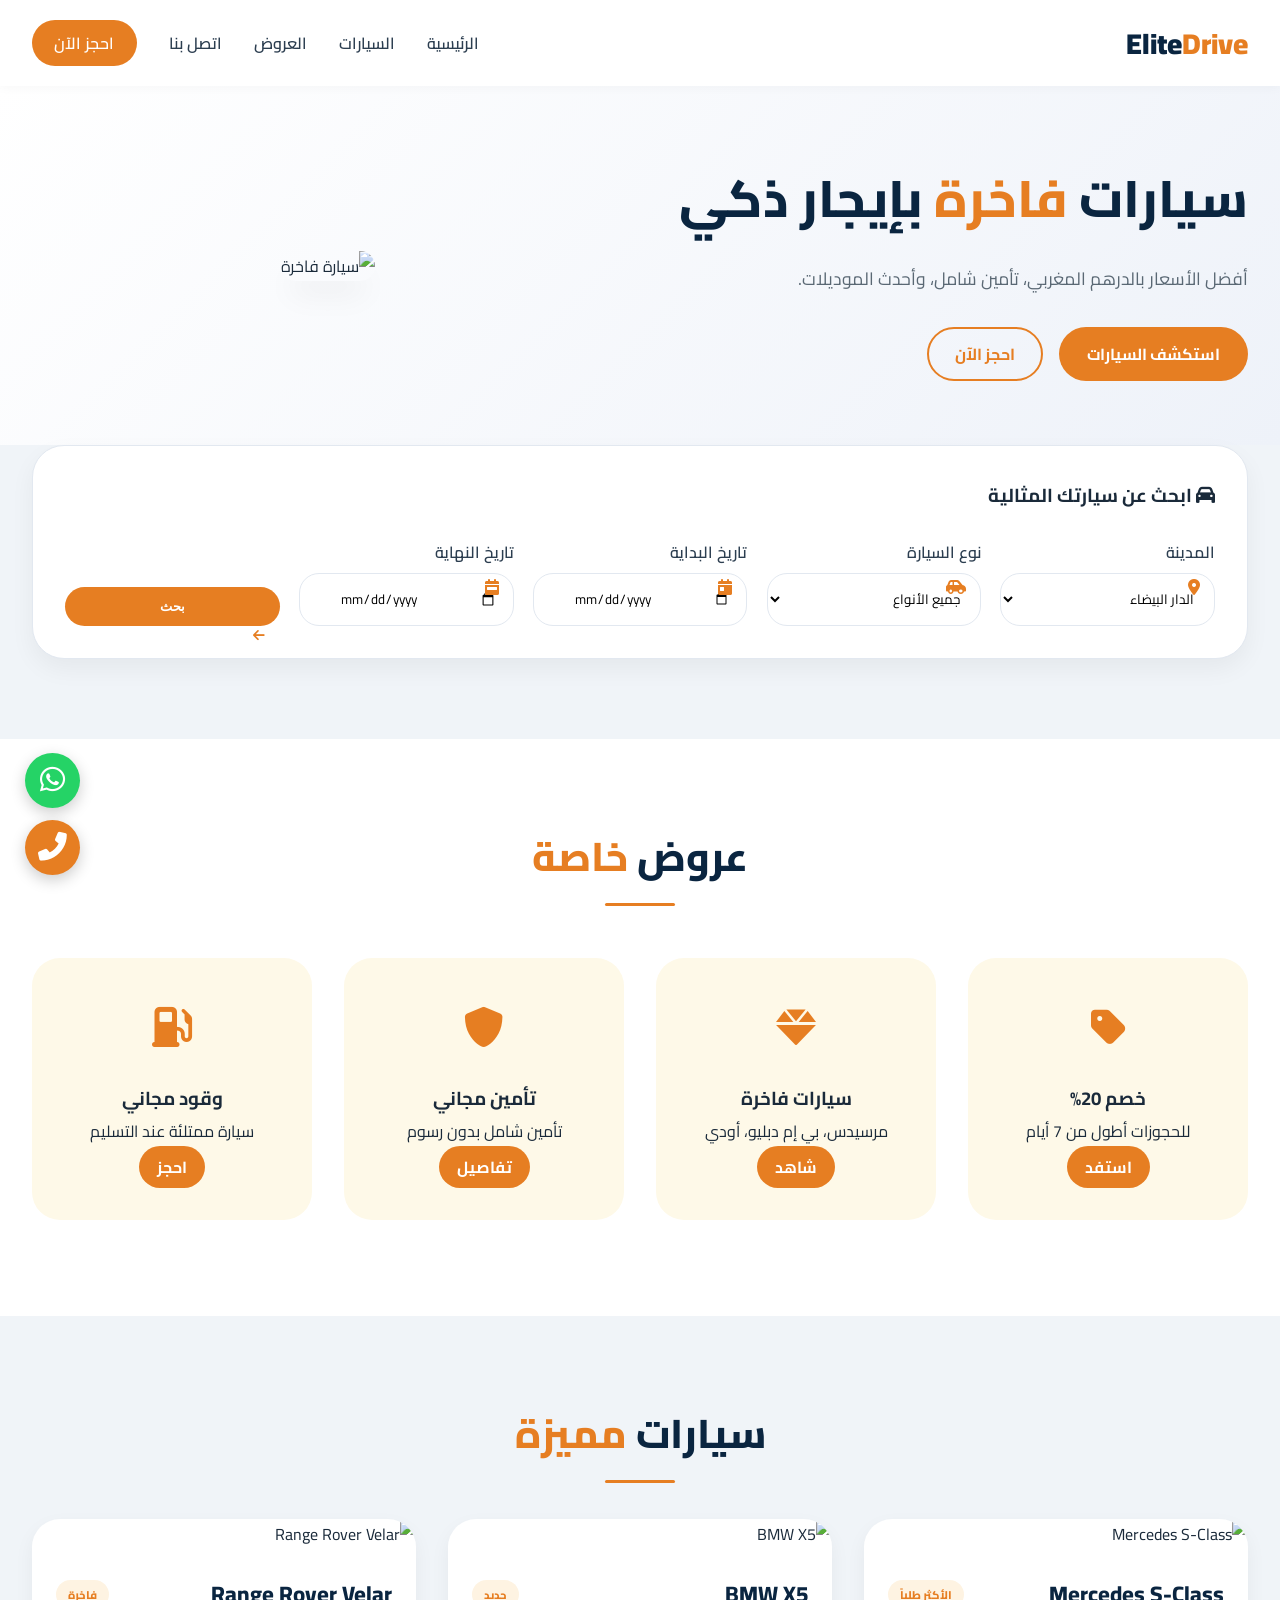
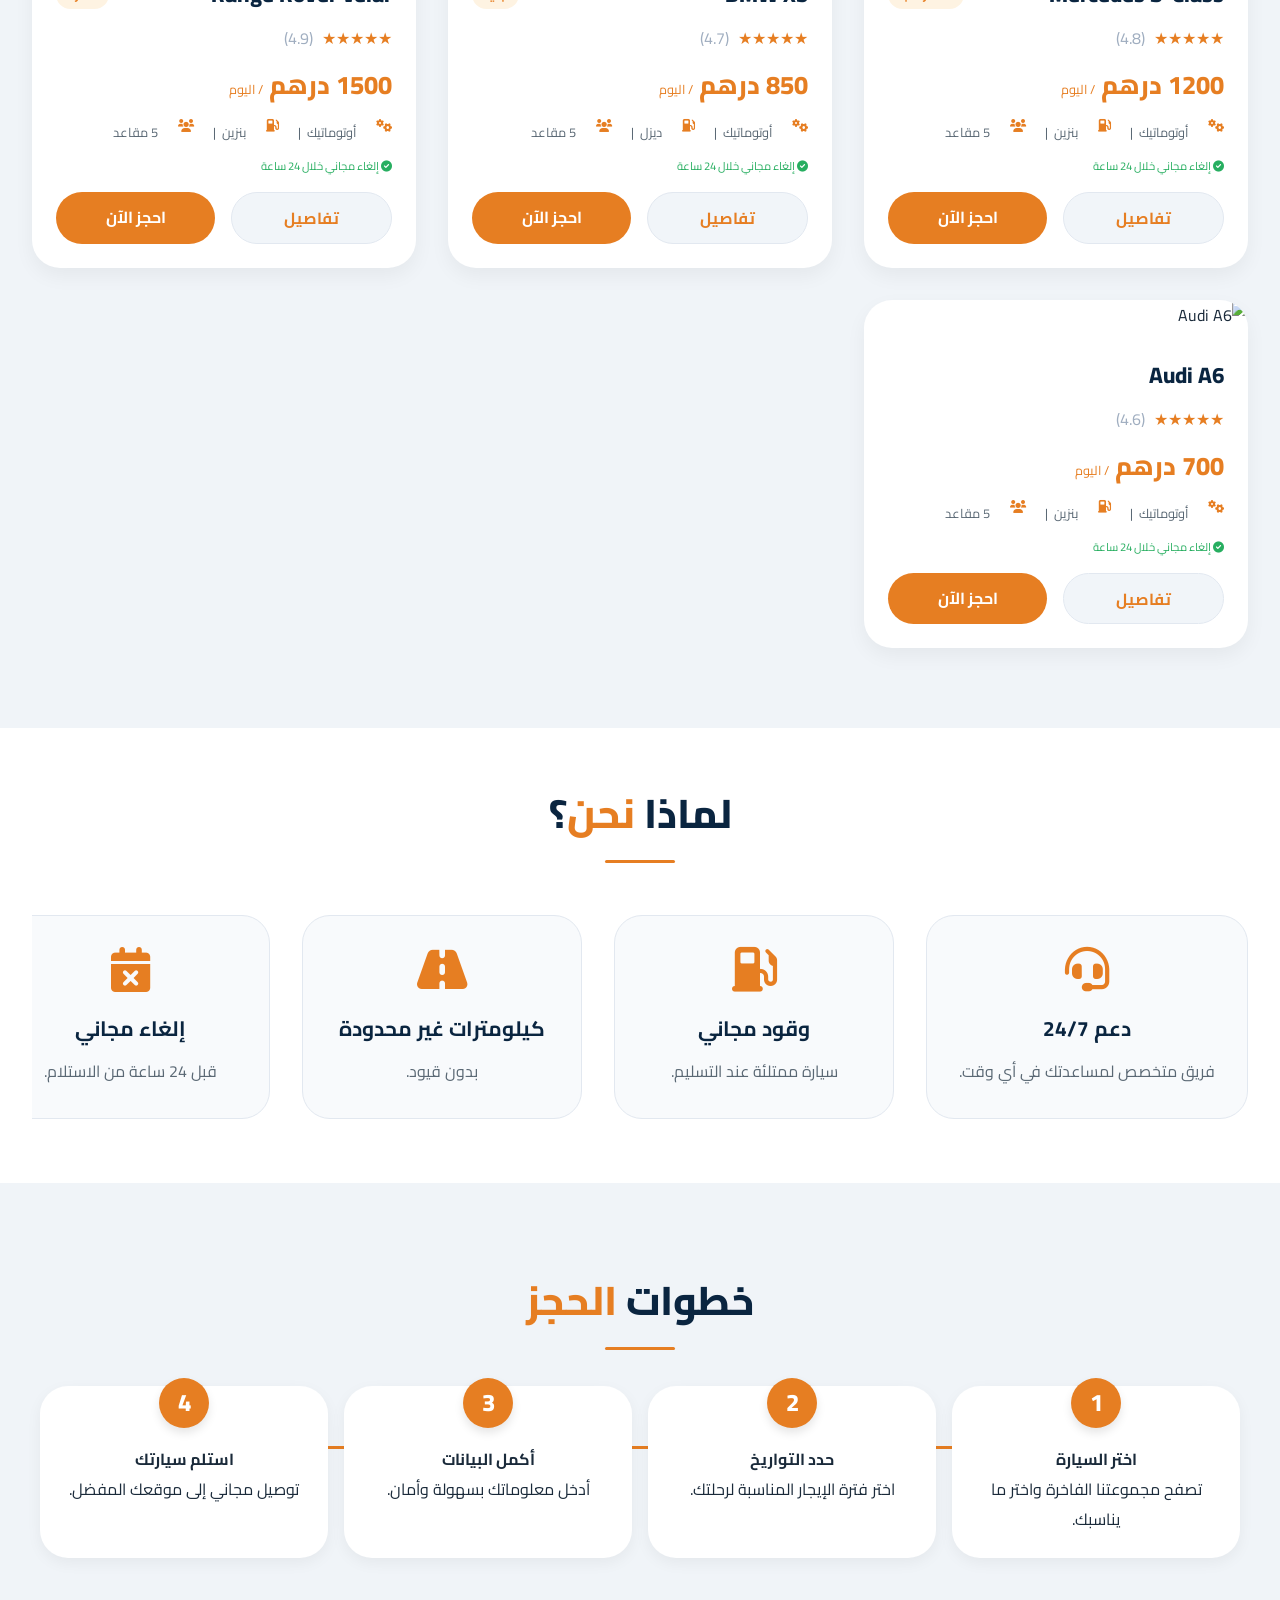
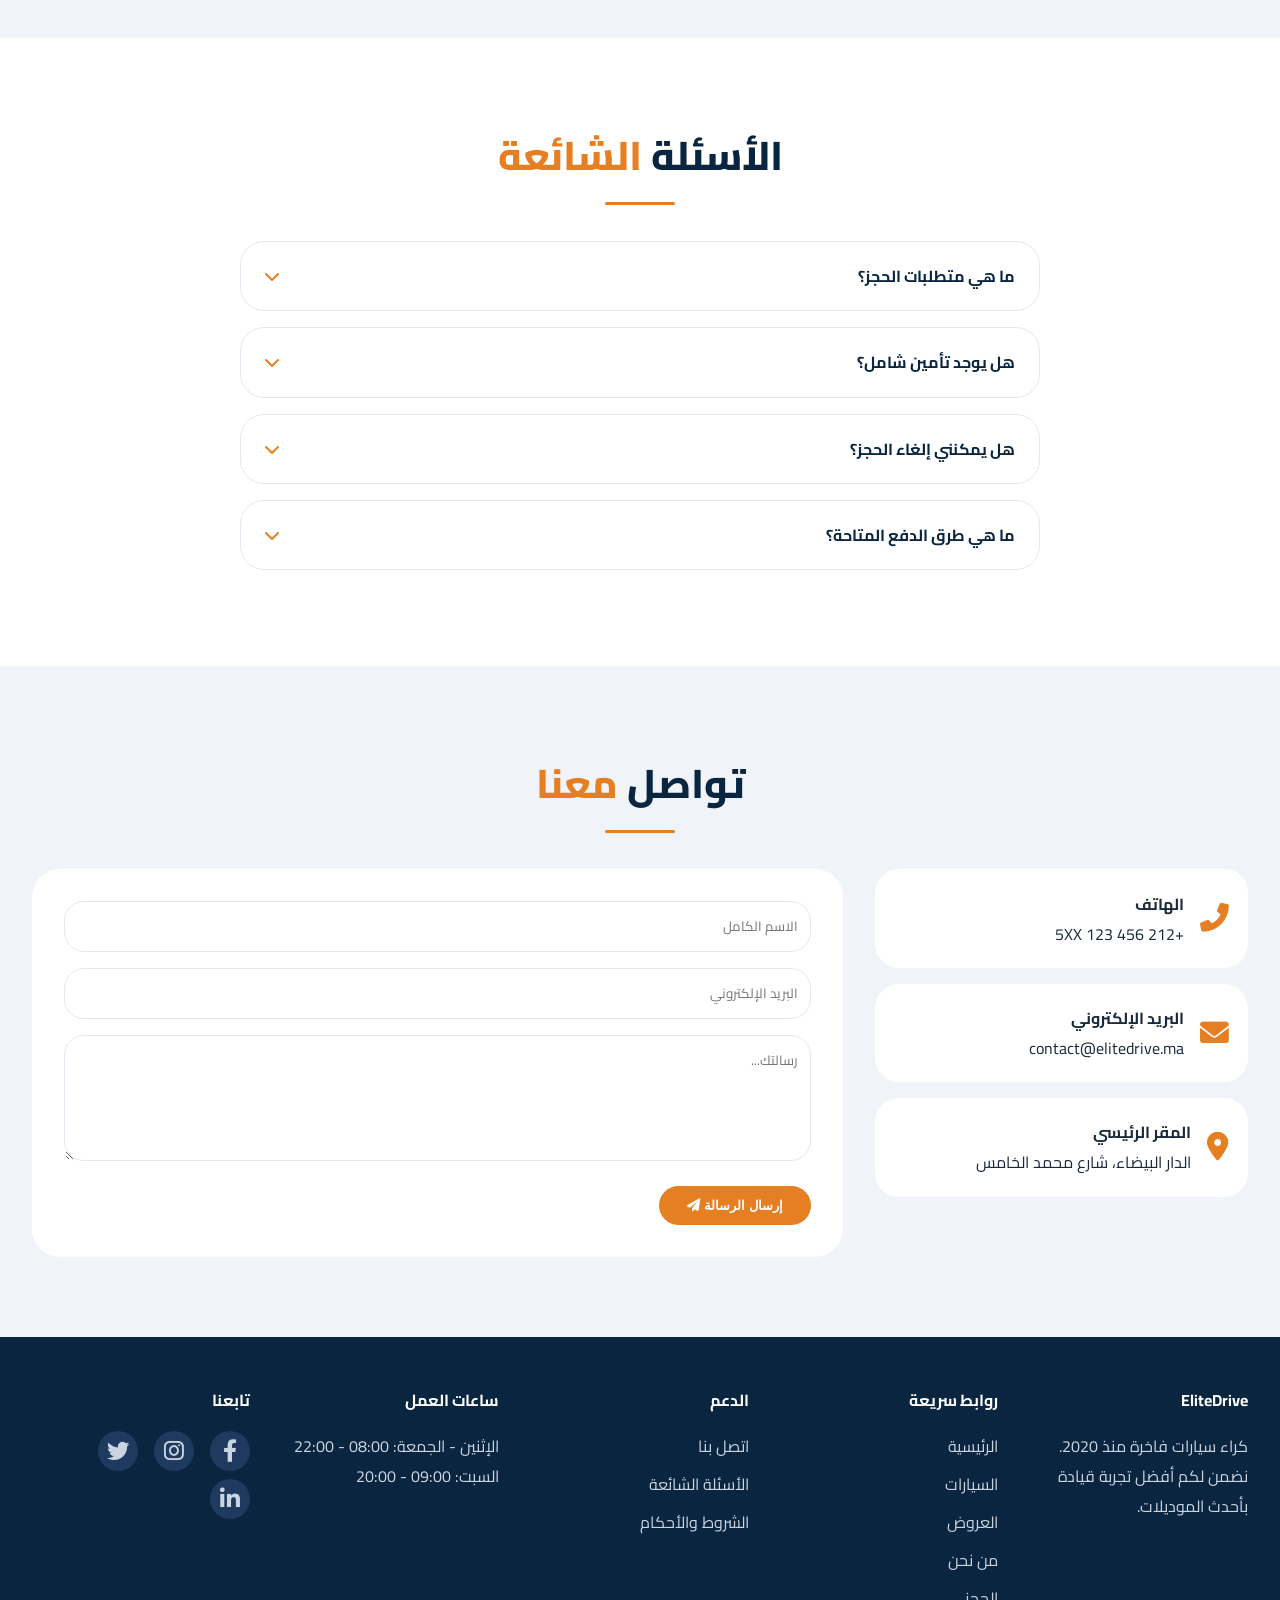
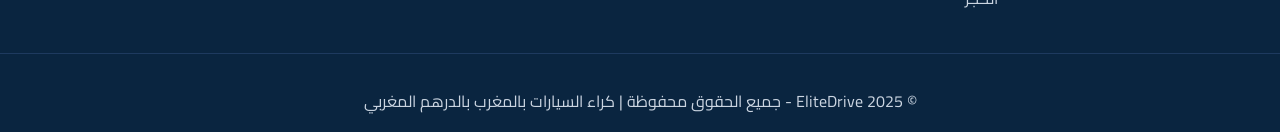
==== commit ee7b7866: "Update index.html" ====
--- a/index.html
+++ b/index.html
@@ -1,6 +1,3 @@
-لقد قمت بإنشاء الصفحة الرئيسية index.html بشكل كامل ومتجدد، باستخدام ألوان من اختياري (درجات الأزرق الداكن والذهبي الفاتح والرمادي الفاتح) لتعطي مظهراً عصرياً وأنيقاً. تم تطبيق جميع متطلباتك: عرض كامل (Full Width)، إزالة الشريط العلوي، قسم "لماذا نحن" بتمرير أفقي، أنيميشن لزر القائمة الجانبي، وأقسام مرتبة مع فواصل واضحة. الكود جاهز للاستخدام ويعمل على جميع الأجهزة.
-
-```html
 <!DOCTYPE html>
 <html lang="ar" dir="rtl">
 <head>
@@ -995,5 +992,4 @@
     }, 100);
   </script>
 </body>
-</html>
-```+</html>
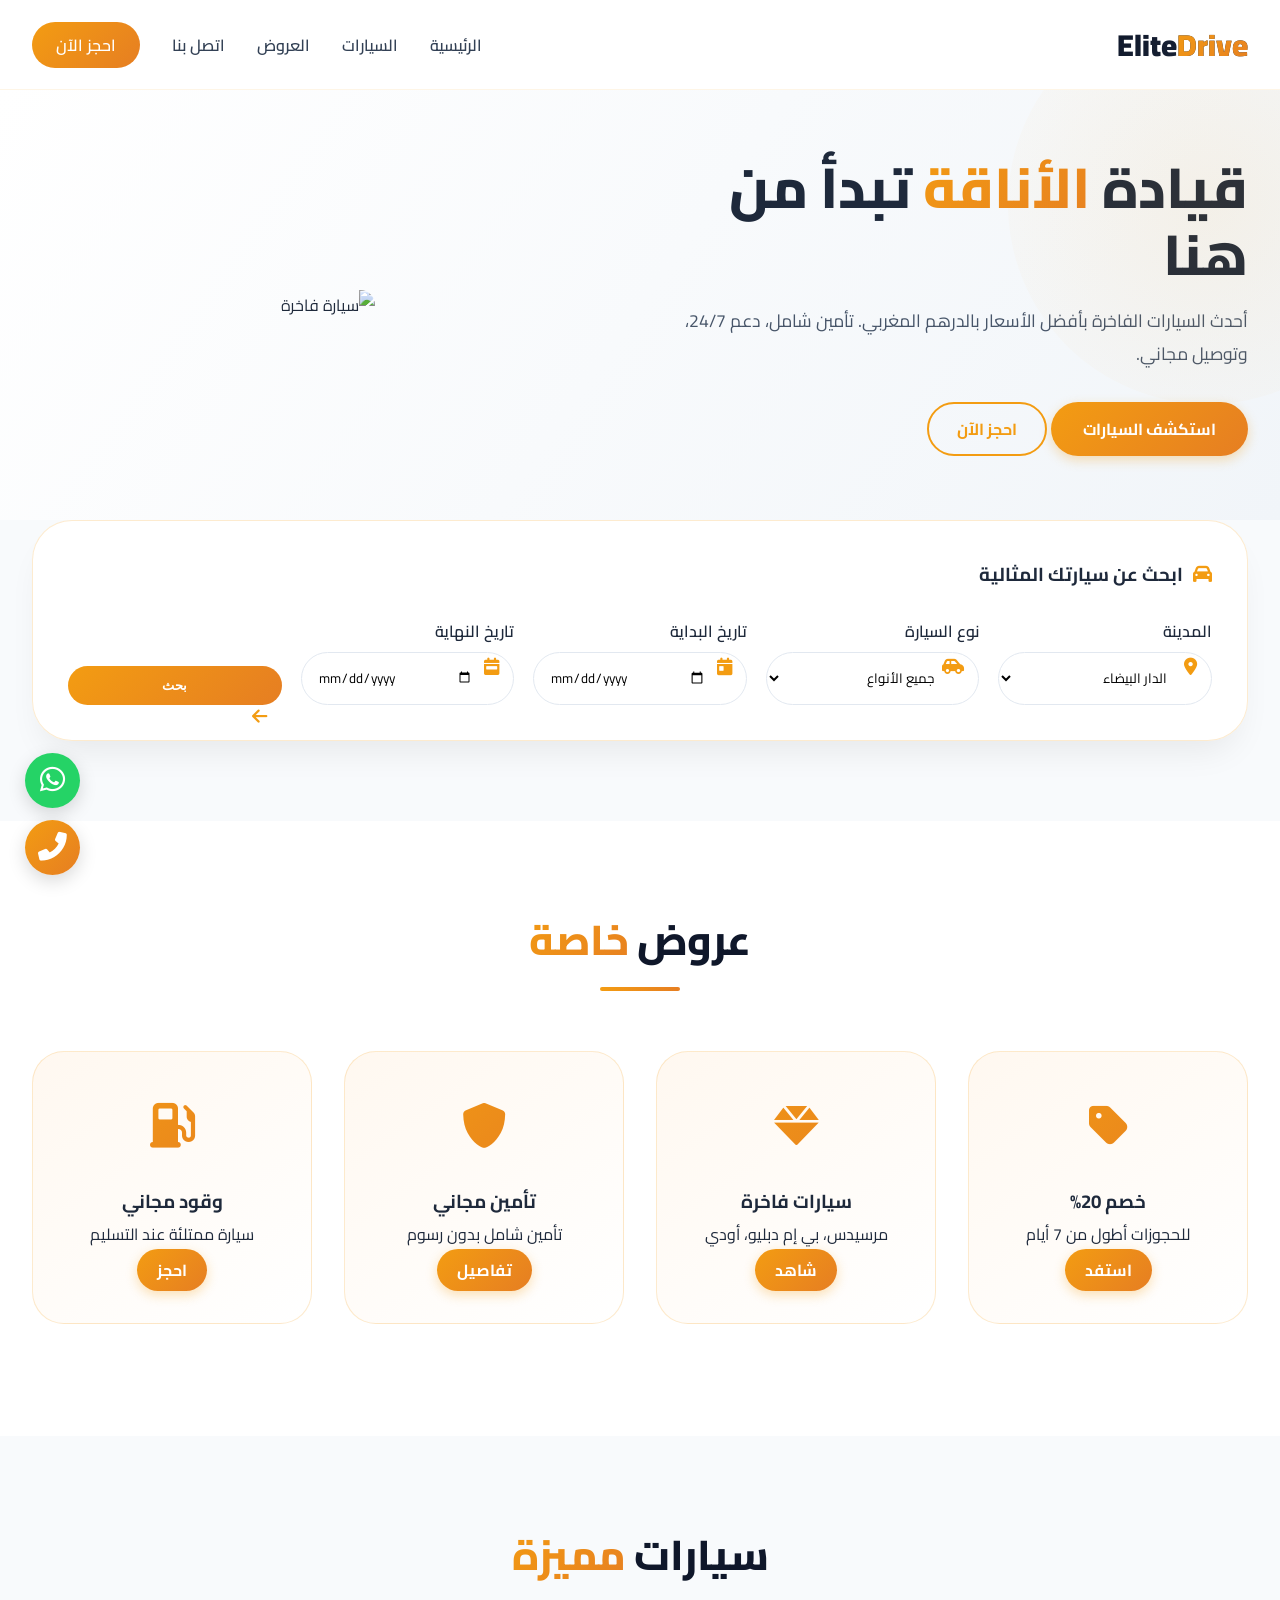
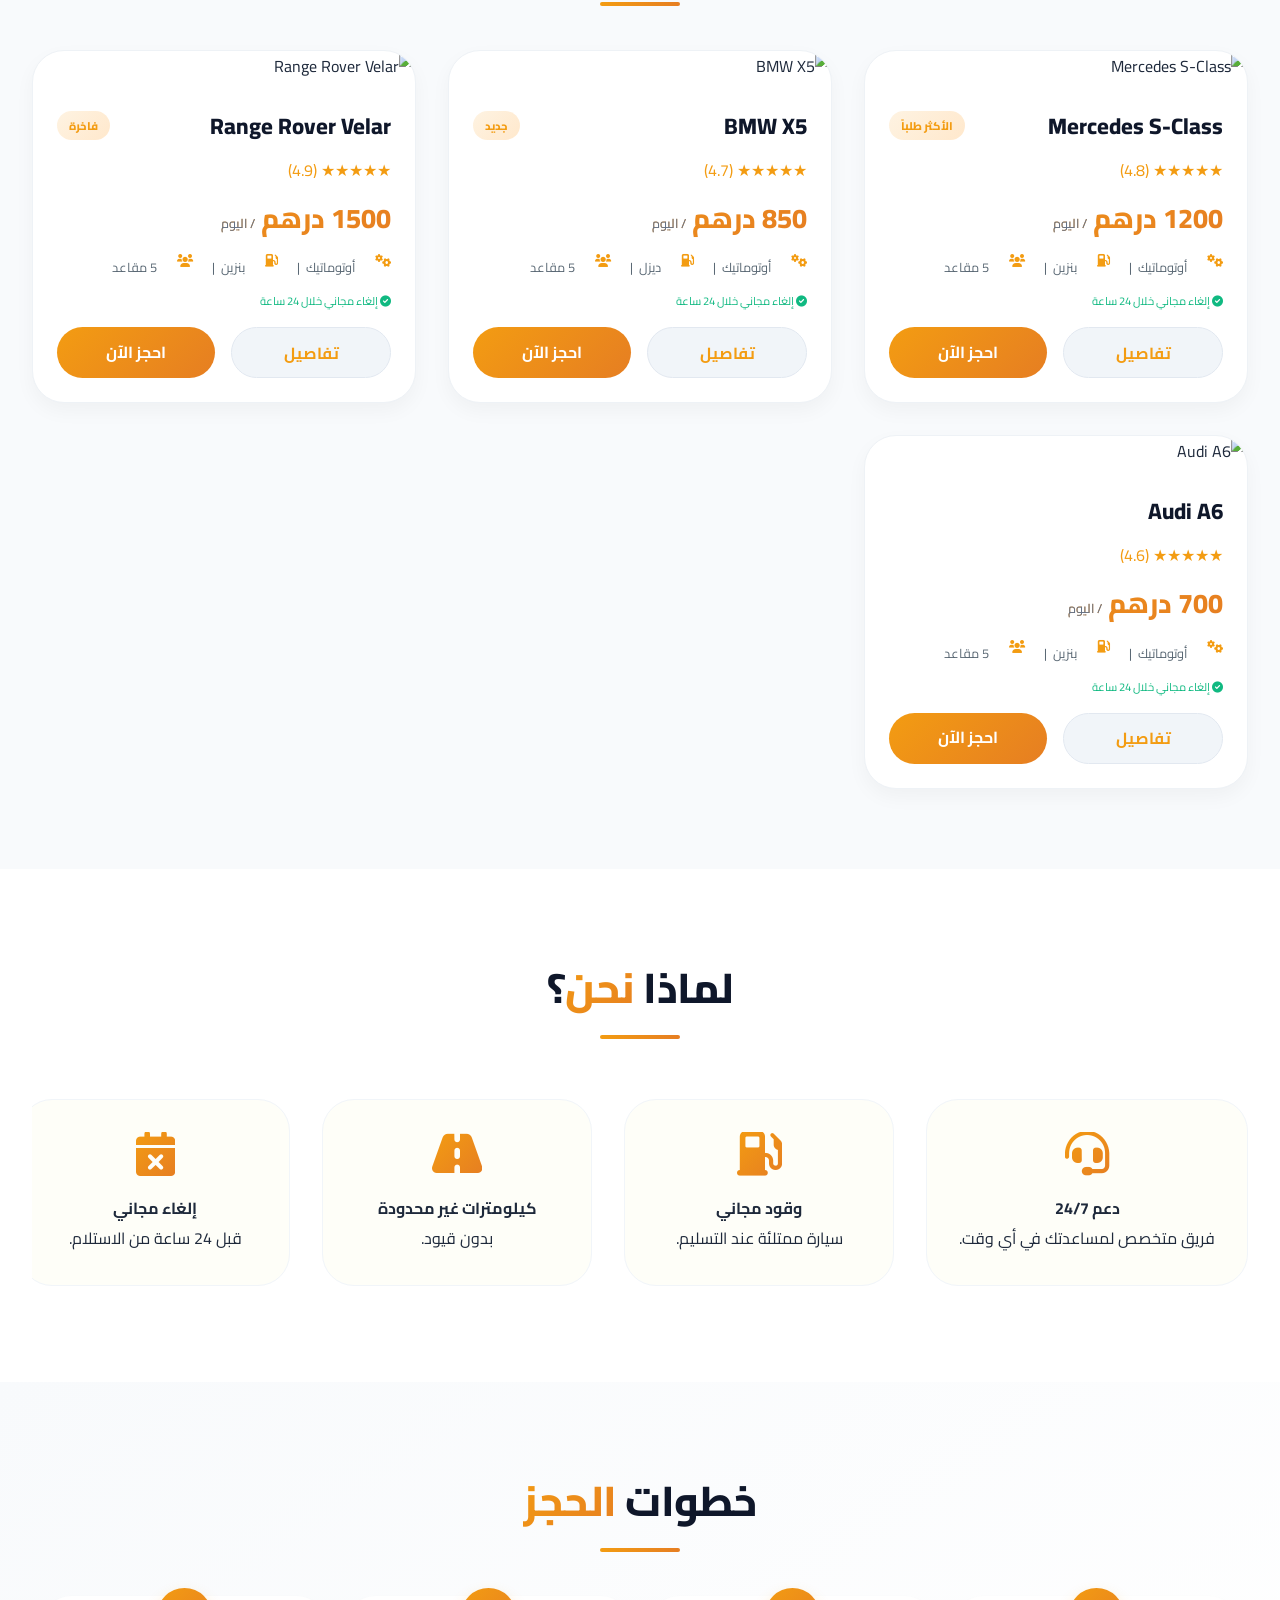
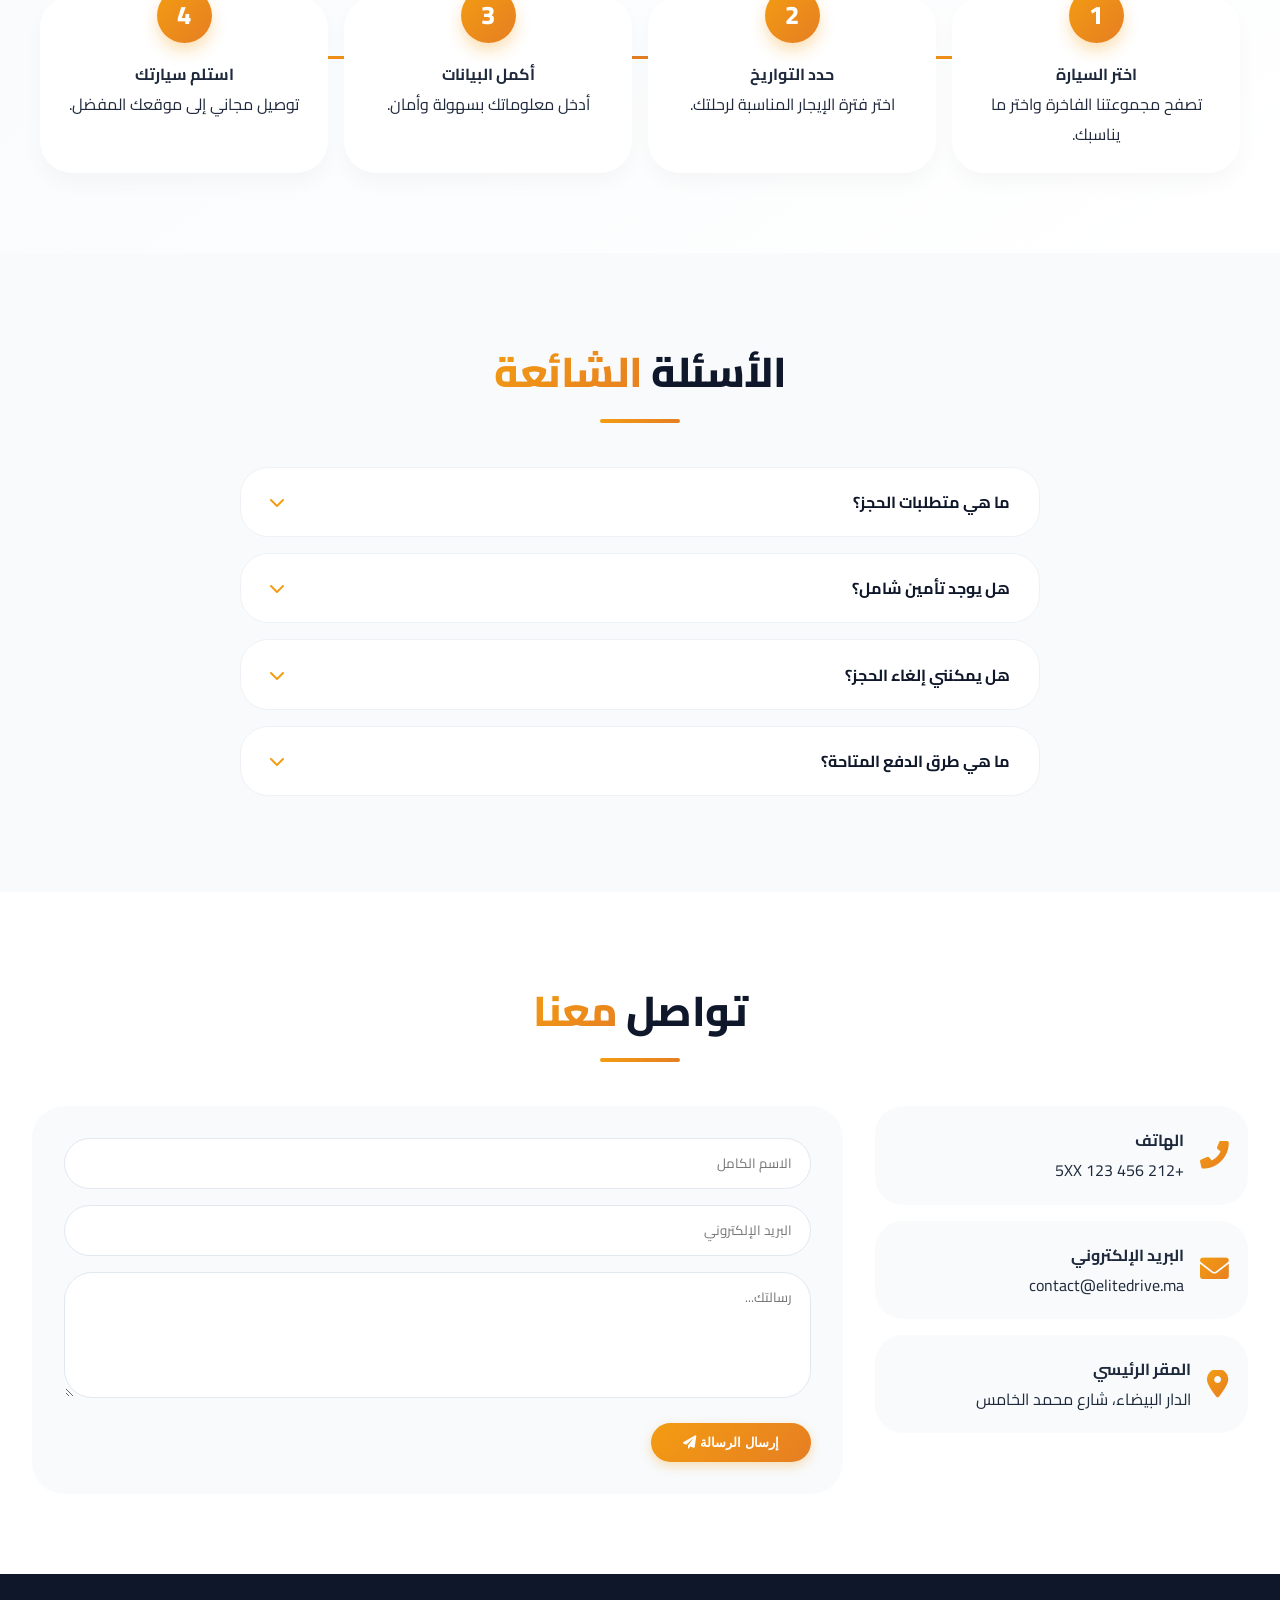
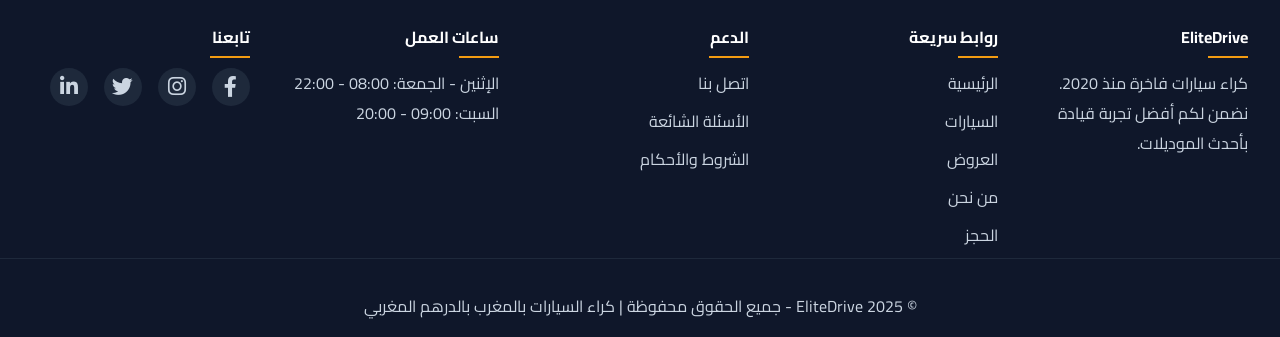
==== commit b6a55328: "Update index.html" ====
--- a/index.html
+++ b/index.html
@@ -3,8 +3,8 @@
 <head>
   <meta charset="UTF-8">
   <meta name="viewport" content="width=device-width, initial-scale=1.0, viewport-fit=cover">
-  <meta name="description" content="EliteDrive - كراء سيارات فاخرة في المغرب. أفضل العروض والأسعار بالدرهم المغربي.">
-  <title>EliteDrive | كراء السيارات الفاخرة</title>
+  <meta name="description" content="EliteDrive - تجربة كراء سيارات فاخرة في المغرب. تشكيلة حصرية، أسعار تنافسية بالدرهم المغربي.">
+  <title>EliteDrive | كراء سيارات فاخرة - المغرب</title>
   <link href="https://fonts.googleapis.com/css2?family=Cairo:wght@300;400;500;600;700;800;900&display=swap" rel="stylesheet">
   <link rel="stylesheet" href="https://cdnjs.cloudflare.com/ajax/libs/font-awesome/6.0.0-beta3/css/all.min.css">
   <style>
@@ -16,42 +16,63 @@
 
     body {
       font-family: 'Cairo', sans-serif;
-      background: #f0f4f8; /* لون خلفية رمادي فاتح مائل للأزرق */
-      color: #1a2a3a;
+      background: #f8fafc;
+      color: #1e293b;
       scroll-behavior: smooth;
+      overflow-x: hidden;
     }
 
     /* تخصيص شريط التمرير */
     ::-webkit-scrollbar { width: 8px; }
     ::-webkit-scrollbar-track { background: #e2e8f0; border-radius: 10px; }
-    ::-webkit-scrollbar-thumb { background: #2c3e66; border-radius: 10px; }
-
-    /* الحاوية الداخلية للمحتوى (لكن الخلفيات تمتد بعرض كامل) */
+    ::-webkit-scrollbar-thumb { background: linear-gradient(135deg, #f39c12, #e67e22); border-radius: 10px; }
+
+    /* الحاويات */
     .container {
       max-width: 1280px;
       margin: 0 auto;
       padding: 0 2rem;
     }
 
-    /* كل قسم يأخذ عرض كامل */
     section {
       width: 100%;
       padding: 5rem 0;
+      position: relative;
+    }
+
+    /* أنيميشن الخلفية المتدرجة لبعض الأقسام */
+    .section-bg-glow {
+      position: relative;
+      overflow: hidden;
+    }
+    .section-bg-glow::before {
+      content: '';
+      position: absolute;
+      top: -50%;
+      left: -50%;
+      width: 200%;
+      height: 200%;
+      background: radial-gradient(circle at 30% 50%, rgba(243,156,18,0.03), transparent 70%);
+      pointer-events: none;
     }
 
     .section-header {
       text-align: center;
-      margin-bottom: 3rem;
+      margin-bottom: 3.5rem;
     }
     .section-header h2 {
-      font-size: 2.5rem;
+      font-size: 2.6rem;
       font-weight: 800;
       position: relative;
       display: inline-block;
-      color: #0a2540;
+      color: #0f172a;
+      letter-spacing: -0.5px;
     }
     .section-header h2 span {
-      color: #e67e22; /* برتقالي ذهبي */
+      background: linear-gradient(135deg, #f39c12, #e67e22);
+      background-clip: text;
+      -webkit-background-clip: text;
+      color: transparent;
     }
     .section-header h2::after {
       content: '';
@@ -59,59 +80,63 @@
       bottom: -12px;
       left: 50%;
       transform: translateX(-50%);
-      width: 70px;
-      height: 3px;
-      background: #e67e22;
-      border-radius: 3px;
-    }
-
-    /* الأزرار */
+      width: 80px;
+      height: 4px;
+      background: linear-gradient(90deg, #f39c12, #e67e22);
+      border-radius: 4px;
+    }
+
+    /* أزرار متطورة */
     .btn-primary {
-      background: #e67e22;
+      background: linear-gradient(135deg, #f39c12, #e67e22);
       color: white;
-      padding: 12px 28px;
-      border-radius: 40px;
+      padding: 12px 32px;
+      border-radius: 50px;
       font-weight: 700;
       border: none;
       cursor: pointer;
-      transition: all 0.3s ease;
+      transition: all 0.4s cubic-bezier(0.2, 0.9, 0.4, 1.1);
       display: inline-block;
       text-decoration: none;
+      box-shadow: 0 4px 12px rgba(243,156,18,0.3);
     }
     .btn-primary:hover {
-      background: #d35400;
-      transform: translateY(-3px);
-      box-shadow: 0 8px 20px rgba(230, 126, 34, 0.3);
+      transform: translateY(-4px);
+      box-shadow: 0 12px 24px rgba(243,156,18,0.4);
+      background: linear-gradient(135deg, #e67e22, #d35400);
     }
     .btn-outline {
       background: transparent;
-      border: 2px solid #e67e22;
-      color: #e67e22;
-      padding: 10px 26px;
-      border-radius: 40px;
+      border: 2px solid #f39c12;
+      color: #f39c12;
+      padding: 10px 28px;
+      border-radius: 50px;
       font-weight: 700;
       transition: 0.3s;
       text-decoration: none;
+      backdrop-filter: blur(2px);
     }
     .btn-outline:hover {
-      background: #e67e22;
+      background: #f39c12;
       color: white;
       transform: translateY(-2px);
-    }
-
-    /* ========== شريط التنقل (ثابت) ========== */
+      box-shadow: 0 8px 20px rgba(243,156,18,0.2);
+    }
+
+    /* ========== NAVBAR ========== */
     .navbar {
-      background: #ffffff;
+      background: rgba(255,255,255,0.96);
+      backdrop-filter: blur(12px);
       padding: 1rem 2rem;
       position: sticky;
       top: 0;
       z-index: 1000;
-      transition: box-shadow 0.3s;
-      width: 100%;
-      box-shadow: 0 2px 10px rgba(0,0,0,0.03);
+      transition: all 0.3s;
+      border-bottom: 1px solid rgba(243,156,18,0.1);
     }
     .navbar.scrolled {
-      box-shadow: 0 4px 15px rgba(0,0,0,0.08);
+      box-shadow: 0 8px 25px rgba(0,0,0,0.05);
+      background: rgba(255,255,255,0.98);
     }
     .nav-container {
       display: flex;
@@ -121,13 +146,19 @@
       margin: 0 auto;
     }
     .logo a {
-      font-size: 1.8rem;
+      font-size: 1.9rem;
       font-weight: 900;
-      color: #0a2540;
+      background: linear-gradient(135deg, #0f172a, #1e293b);
+      background-clip: text;
+      -webkit-background-clip: text;
+      color: transparent;
       text-decoration: none;
     }
     .logo span {
-      color: #e67e22;
+      background: linear-gradient(135deg, #f39c12, #e67e22);
+      background-clip: text;
+      -webkit-background-clip: text;
+      color: transparent;
     }
     .nav-menu {
       display: flex;
@@ -136,28 +167,42 @@
     }
     .nav-menu a {
       text-decoration: none;
-      color: #2c3e50;
+      color: #334155;
       font-weight: 600;
       transition: 0.3s;
+      position: relative;
+    }
+    .nav-menu a::after {
+      content: '';
+      position: absolute;
+      bottom: -6px;
+      left: 0;
+      width: 0;
+      height: 2px;
+      background: linear-gradient(90deg, #f39c12, #e67e22);
+      transition: width 0.3s;
+    }
+    .nav-menu a:hover::after,
+    .nav-menu a.active::after {
+      width: 100%;
     }
     .nav-menu a:hover {
-      color: #e67e22;
+      color: #f39c12;
     }
     .btn-book-nav {
-      background: #e67e22;
+      background: linear-gradient(135deg, #f39c12, #e67e22);
       color: white !important;
-      padding: 0.5rem 1.4rem;
+      padding: 0.5rem 1.5rem;
       border-radius: 40px;
     }
-    .btn-book-nav:hover {
-      background: #d35400;
-    }
-    /* زر القائمة للجوال مع أنيميشن */
+    .btn-book-nav::after {
+      display: none;
+    }
     .nav-toggle {
       display: none;
       font-size: 1.6rem;
       cursor: pointer;
-      color: #0a2540;
+      color: #0f172a;
       transition: transform 0.3s ease;
     }
     .nav-toggle.active {
@@ -166,8 +211,21 @@
 
     /* ========== HERO ========== */
     .hero {
-      background: linear-gradient(135deg, #ffffff 0%, #eef2f9 100%);
+      background: linear-gradient(125deg, #ffffff 0%, #f1f5f9 100%);
       padding: 4rem 0;
+      position: relative;
+      overflow: hidden;
+    }
+    .hero::before {
+      content: '';
+      position: absolute;
+      top: -20%;
+      right: -10%;
+      width: 400px;
+      height: 400px;
+      background: radial-gradient(circle, rgba(243,156,18,0.08), transparent);
+      border-radius: 50%;
+      pointer-events: none;
     }
     .hero .container {
       display: flex;
@@ -178,47 +236,56 @@
     }
     .hero-content {
       flex: 1;
+      animation: fadeInUp 0.8s ease;
+    }
+    @keyframes fadeInUp {
+      from { opacity: 0; transform: translateY(40px); }
+      to { opacity: 1; transform: translateY(0); }
     }
     .hero-content h1 {
-      font-size: 3.2rem;
+      font-size: 3.5rem;
       font-weight: 800;
+      line-height: 1.2;
       margin-bottom: 1rem;
-      color: #0a2540;
     }
     .hero-content h1 span {
-      color: #e67e22;
+      background: linear-gradient(135deg, #f39c12, #e67e22);
+      background-clip: text;
+      -webkit-background-clip: text;
+      color: transparent;
     }
     .hero-content p {
       font-size: 1.1rem;
+      color: #475569;
       margin-bottom: 2rem;
-      color: #5a6874;
-    }
-    .hero-buttons {
-      display: flex;
-      gap: 1rem;
-      flex-wrap: wrap;
     }
     .hero-image {
       flex: 1;
       text-align: center;
+      animation: fadeInUp 0.8s ease 0.2s backwards;
     }
     .hero-image img {
       max-width: 100%;
-      border-radius: 32px;
-      box-shadow: 0 20px 30px -10px rgba(0,0,0,0.1);
-    }
-
-    /* ========== البحث ========== */
+      border-radius: 40px;
+      box-shadow: 0 30px 40px -20px rgba(0,0,0,0.2);
+      transition: transform 0.5s;
+    }
+    .hero-image img:hover {
+      transform: scale(1.02);
+    }
+
+    /* ========== SEARCH ========== */
     .search-section {
-      background: #f0f4f8;
+      background: #f8fafc;
       padding-top: 0;
     }
     .search-card {
-      background: white;
-      border-radius: 32px;
-      padding: 2rem;
-      box-shadow: 0 10px 25px rgba(0,0,0,0.05);
-      border: 1px solid #e2e8f0;
+      background: rgba(255,255,255,0.95);
+      backdrop-filter: blur(4px);
+      border-radius: 40px;
+      padding: 2.2rem;
+      box-shadow: 0 20px 35px -12px rgba(0,0,0,0.08);
+      border: 1px solid rgba(243,156,18,0.2);
     }
     .search-form {
       display: grid;
@@ -233,24 +300,31 @@
       position: absolute;
       right: 15px;
       top: 42px;
-      color: #e67e22;
+      color: #f39c12;
+      font-size: 1.1rem;
     }
     .input-group label {
       display: block;
       font-weight: 600;
       margin-bottom: 6px;
-      color: #2c3e50;
+      color: #1e293b;
     }
     .input-group input, .input-group select {
       width: 100%;
-      padding: 12px 16px 12px 40px;
+      padding: 12px 40px 12px 16px;
       border: 1px solid #e2e8f0;
-      border-radius: 20px;
+      border-radius: 28px;
       font-family: 'Cairo', sans-serif;
       background: white;
+      transition: all 0.2s;
+    }
+    .input-group input:focus, .input-group select:focus {
+      outline: none;
+      border-color: #f39c12;
+      box-shadow: 0 0 0 3px rgba(243,156,18,0.1);
     }
     .btn-search {
-      background: #e67e22;
+      background: linear-gradient(135deg, #f39c12, #e67e22);
       color: white;
       border: none;
       padding: 12px 24px;
@@ -258,12 +332,14 @@
       font-weight: 700;
       cursor: pointer;
       width: 100%;
+      transition: 0.3s;
     }
     .btn-search:hover {
-      background: #d35400;
-    }
-
-    /* ========== العروض (أفقية) ========== */
+      transform: translateY(-2px);
+      box-shadow: 0 8px 20px rgba(243,156,18,0.3);
+    }
+
+    /* ========== OFFERS (أفقي) ========== */
     .offers-section {
       background: #ffffff;
     }
@@ -272,30 +348,40 @@
       gap: 2rem;
       overflow-x: auto;
       scroll-snap-type: x mandatory;
-      padding: 1rem 0.5rem;
+      padding: 1rem 0.5rem 2rem;
+      scrollbar-width: thin;
+    }
+    .offers-slider::-webkit-scrollbar {
+      height: 6px;
     }
     .offer-card {
       min-width: 280px;
       flex: 0 0 auto;
       scroll-snap-align: start;
-      background: #fef9e8;
-      border-radius: 28px;
+      background: linear-gradient(145deg, #fff8f0, #ffffff);
+      border-radius: 32px;
       padding: 2rem;
       text-align: center;
-      transition: 0.3s;
+      transition: all 0.4s;
+      border: 1px solid rgba(243,156,18,0.2);
     }
     .offer-card:hover {
-      transform: translateY(-5px);
+      transform: translateY(-8px);
+      border-color: #f39c12;
+      box-shadow: 0 20px 30px -12px rgba(0,0,0,0.1);
     }
     .offer-icon {
-      font-size: 2.5rem;
-      color: #e67e22;
+      font-size: 2.8rem;
+      background: linear-gradient(135deg, #f39c12, #e67e22);
+      background-clip: text;
+      -webkit-background-clip: text;
+      color: transparent;
       margin-bottom: 1rem;
     }
 
-    /* ========== السيارات المميزة ========== */
+    /* ========== FEATURED CARS ========== */
     .featured-cars {
-      background: #f0f4f8;
+      background: #f8fafc;
     }
     .cars-grid {
       display: grid;
@@ -304,19 +390,25 @@
     }
     .car-card {
       background: white;
-      border-radius: 28px;
+      border-radius: 32px;
       overflow: hidden;
-      transition: all 0.3s;
-      box-shadow: 0 8px 20px rgba(0,0,0,0.05);
+      transition: all 0.4s cubic-bezier(0.2, 0.9, 0.4, 1.1);
+      box-shadow: 0 8px 20px rgba(0,0,0,0.04);
+      border: 1px solid #eef2f6;
     }
     .car-card:hover {
-      transform: translateY(-10px);
-      box-shadow: 0 20px 30px rgba(0,0,0,0.1);
+      transform: translateY(-12px);
+      box-shadow: 0 25px 35px -12px rgba(0,0,0,0.15);
+      border-color: #f39c12;
     }
     .car-card img {
       width: 100%;
-      height: 210px;
+      height: 220px;
       object-fit: cover;
+      transition: transform 0.5s;
+    }
+    .car-card:hover img {
+      transform: scale(1.03);
     }
     .car-info {
       padding: 1.5rem;
@@ -329,11 +421,11 @@
     .car-title h3 {
       font-size: 1.4rem;
       font-weight: 800;
-      color: #0a2540;
+      color: #0f172a;
     }
     .badge {
-      background: #fef3e2;
-      color: #e67e22;
+      background: linear-gradient(135deg, #fef3e2, #ffe8cc);
+      color: #f39c12;
       padding: 4px 12px;
       border-radius: 40px;
       font-size: 0.7rem;
@@ -341,21 +433,21 @@
     }
     .rating {
       margin: 0.5rem 0;
-      color: #e67e22;
-    }
-    .rating span {
-      color: #a0aec0;
-      margin-right: 5px;
+      color: #f39c12;
     }
     .price {
-      font-size: 1.6rem;
+      font-size: 1.7rem;
       font-weight: 800;
-      color: #e67e22;
+      background: linear-gradient(135deg, #f39c12, #e67e22);
+      background-clip: text;
+      -webkit-background-clip: text;
+      color: transparent;
       margin: 0.5rem 0;
     }
     .price small {
       font-size: 0.8rem;
       font-weight: normal;
+      color: #64748b;
     }
     .car-specs {
       display: flex;
@@ -366,11 +458,11 @@
     }
     .car-specs i {
       margin-left: 4px;
-      color: #e67e22;
+      color: #f39c12;
     }
     .free-cancel {
       font-size: 0.7rem;
-      color: #27ae60;
+      color: #10b981;
       margin-bottom: 1rem;
     }
     .car-actions {
@@ -389,24 +481,26 @@
     }
     .btn-details {
       background: #f1f5f9;
-      color: #e67e22;
+      color: #f39c12;
       border: 1px solid #e2e8f0;
     }
     .btn-details:hover {
       background: #fef3e2;
+      transform: translateY(-2px);
     }
     .btn-book-card {
-      background: #e67e22;
+      background: linear-gradient(135deg, #f39c12, #e67e22);
       color: white;
     }
     .btn-book-card:hover {
-      background: #d35400;
-    }
-
-    /* ========== لماذا نحن (تمرير أفقي) ========== */
+      transform: translateY(-2px);
+      box-shadow: 0 6px 14px rgba(243,156,18,0.3);
+    }
+
+    /* ========== WHY US (أفقي) ========== */
     .why-us {
       background: #ffffff;
-      padding: 3rem 0;
+      position: relative;
     }
     .why-horizontal {
       display: flex;
@@ -416,39 +510,33 @@
       padding: 1rem 0.5rem;
     }
     .why-card-h {
-      min-width: 280px;
+      min-width: 270px;
       flex: 0 0 auto;
       scroll-snap-align: start;
-      background: #f8fafc;
-      border-radius: 28px;
+      background: #fefef8;
+      border-radius: 32px;
       padding: 2rem;
       text-align: center;
       transition: all 0.3s;
-      border: 1px solid #e2e8f0;
+      border: 1px solid #f1f5f9;
     }
     .why-card-h:hover {
       transform: translateY(-8px);
-      box-shadow: 0 15px 25px rgba(0,0,0,0.05);
-      border-color: #e67e22;
+      border-color: #f39c12;
+      box-shadow: 0 15px 25px rgba(243,156,18,0.08);
     }
     .why-card-h i {
       font-size: 2.8rem;
-      color: #e67e22;
+      background: linear-gradient(135deg, #f39c12, #e67e22);
+      background-clip: text;
+      -webkit-background-clip: text;
+      color: transparent;
       margin-bottom: 1rem;
     }
-    .why-card-h h4 {
-      font-size: 1.3rem;
-      margin-bottom: 0.5rem;
-      color: #0a2540;
-    }
-    .why-card-h p {
-      color: #5a6874;
-    }
-
-    /* ========== خطوات الحجز (بخطوط متصلة) ========== */
+
+    /* ========== BOOKING STEPS (خط متصل) ========== */
     .booking-steps {
-      background: #f0f4f8;
-      position: relative;
+      background: linear-gradient(145deg, #f8fafc, #ffffff);
     }
     .steps-container {
       display: flex;
@@ -463,7 +551,8 @@
       right: 10%;
       left: 10%;
       height: 3px;
-      background: #e67e22;
+      background: linear-gradient(90deg, #f39c12, #e67e22, #f39c12);
+      border-radius: 3px;
       z-index: 0;
     }
     .step-item {
@@ -474,27 +563,31 @@
       background: white;
       margin: 0 0.5rem;
       padding: 1.5rem;
-      border-radius: 28px;
-      box-shadow: 0 5px 15px rgba(0,0,0,0.05);
+      border-radius: 32px;
+      box-shadow: 0 10px 20px rgba(0,0,0,0.03);
+      transition: 0.3s;
+    }
+    .step-item:hover {
+      transform: translateY(-5px);
     }
     .step-number {
-      width: 50px;
-      height: 50px;
-      background: #e67e22;
+      width: 55px;
+      height: 55px;
+      background: linear-gradient(135deg, #f39c12, #e67e22);
       color: white;
-      font-size: 1.5rem;
+      font-size: 1.6rem;
       font-weight: 800;
       border-radius: 50%;
       display: flex;
       align-items: center;
       justify-content: center;
       margin: -2rem auto 1rem;
-      box-shadow: 0 5px 10px rgba(0,0,0,0.1);
-    }
-
-    /* ========== الأسئلة الشائعة (Accordion) ========== */
+      box-shadow: 0 8px 15px rgba(243,156,18,0.3);
+    }
+
+    /* ========== FAQ (ACCORDION) ========== */
     .faq-section {
-      background: white;
+      background: #f8fafc;
     }
     .faq-grid {
       max-width: 800px;
@@ -502,29 +595,33 @@
     }
     .faq-item {
       background: white;
-      border: 1px solid #e2e8f0;
-      border-radius: 24px;
+      border-radius: 28px;
       margin-bottom: 1rem;
       overflow: hidden;
+      transition: 0.2s;
+      border: 1px solid #eef2f6;
     }
     .faq-question {
-      padding: 1.2rem 1.5rem;
+      padding: 1.2rem 1.8rem;
       display: flex;
       justify-content: space-between;
       align-items: center;
       cursor: pointer;
       font-weight: 700;
-      color: #0a2540;
+      color: #0f172a;
     }
     .faq-question i {
-      color: #e67e22;
+      color: #f39c12;
       transition: transform 0.3s;
     }
     .faq-answer {
-      padding: 0 1.5rem 1.2rem;
+      padding: 0 1.8rem 1.5rem;
       color: #5a6874;
       display: none;
     }
+    .faq-item.active {
+      border-color: #f39c12;
+    }
     .faq-item.active .faq-answer {
       display: block;
     }
@@ -532,9 +629,9 @@
       transform: rotate(180deg);
     }
 
-    /* ========== قسم التواصل ========== */
+    /* ========== CONTACT ========== */
     .contact-section {
-      background: #f0f4f8;
+      background: #ffffff;
     }
     .contact-wrapper {
       display: flex;
@@ -548,37 +645,47 @@
       gap: 1rem;
     }
     .info-card {
-      background: white;
+      background: #f8fafc;
       padding: 1.2rem;
-      border-radius: 24px;
+      border-radius: 28px;
       display: flex;
       align-items: center;
       gap: 1rem;
+      transition: 0.3s;
+    }
+    .info-card:hover {
+      transform: translateX(-5px);
+      background: white;
+      box-shadow: 0 8px 20px rgba(0,0,0,0.03);
     }
     .info-card i {
       font-size: 1.8rem;
-      color: #e67e22;
+      background: linear-gradient(135deg, #f39c12, #e67e22);
+      background-clip: text;
+      -webkit-background-clip: text;
+      color: transparent;
     }
     .contact-form {
       flex: 2;
-      background: white;
+      background: #f8fafc;
       padding: 2rem;
-      border-radius: 28px;
+      border-radius: 32px;
     }
     .form-group {
       margin-bottom: 1rem;
     }
     .form-group input, .form-group textarea {
       width: 100%;
-      padding: 12px;
+      padding: 12px 18px;
       border: 1px solid #e2e8f0;
-      border-radius: 20px;
+      border-radius: 28px;
       font-family: 'Cairo', sans-serif;
-    }
-
-    /* ========== التذييل ========== */
+      background: white;
+    }
+
+    /* ========== FOOTER ========== */
     .footer {
-      background: #0a2540;
+      background: #0f172a;
       color: #cbd5e1;
       padding: 3rem 0 1rem;
     }
@@ -597,6 +704,17 @@
     .footer-col h4 {
       color: white;
       margin-bottom: 1rem;
+      position: relative;
+      display: inline-block;
+    }
+    .footer-col h4::after {
+      content: '';
+      position: absolute;
+      bottom: -6px;
+      right: 0;
+      width: 40px;
+      height: 2px;
+      background: #f39c12;
     }
     .footer-col a {
       color: #cbd5e1;
@@ -606,32 +724,28 @@
       transition: 0.3s;
     }
     .footer-col a:hover {
-      color: #e67e22;
+      color: #f39c12;
+      transform: translateX(-5px);
     }
     .social-icons a {
       display: inline-block;
       margin-left: 1rem;
-      font-size: 1.4rem;
-      background: #1e3a5f;
-      width: 40px;
-      height: 40px;
+      font-size: 1.3rem;
+      background: #1e293b;
+      width: 38px;
+      height: 38px;
       border-radius: 50%;
       text-align: center;
-      line-height: 40px;
+      line-height: 38px;
       transition: 0.3s;
     }
     .social-icons a:hover {
-      background: #e67e22;
-      color: #0a2540;
-    }
-    .footer-bottom {
-      text-align: center;
-      padding-top: 2rem;
-      margin-top: 2rem;
-      border-top: 1px solid #1e3a5f;
-    }
-
-    /* ========== الأزرار العائمة ========== */
+      background: #f39c12;
+      color: #0f172a;
+      transform: translateY(-3px);
+    }
+
+    /* ========== FLOATING BUTTONS ========== */
     .floating-buttons {
       position: fixed;
       bottom: 25px;
@@ -651,39 +765,38 @@
       align-items: center;
       justify-content: center;
       font-size: 1.8rem;
-      box-shadow: 0 5px 15px rgba(0,0,0,0.2);
-      transition: 0.3s;
+      box-shadow: 0 6px 18px rgba(0,0,0,0.15);
+      transition: all 0.3s;
       cursor: pointer;
       text-decoration: none;
     }
     .float-btn.call {
-      background: #e67e22;
+      background: linear-gradient(135deg, #f39c12, #e67e22);
     }
     .float-btn.up {
-      background: #2c3e66;
+      background: #1e293b;
     }
     .float-btn:hover {
-      transform: scale(1.08);
-    }
-
-    /* ========== استجابة للشاشات الصغيرة ========== */
+      transform: scale(1.1) rotate(5deg);
+    }
+
+    /* ========== RESPONSIVE ========== */
     @media (max-width: 992px) {
       .hero .container {
         flex-direction: column;
         text-align: center;
       }
-      .hero-buttons {
-        justify-content: center;
-      }
       .nav-menu {
         display: none;
         flex-direction: column;
-        background: white;
+        background: rgba(255,255,255,0.98);
+        backdrop-filter: blur(12px);
         position: absolute;
         top: 70px;
         left: 0;
         width: 100%;
         padding: 1.5rem;
+        gap: 1.2rem;
         box-shadow: 0 10px 20px rgba(0,0,0,0.05);
       }
       .nav-menu.active {
@@ -696,7 +809,7 @@
         display: none;
       }
       .step-item {
-        margin-bottom: 1rem;
+        margin-bottom: 1.5rem;
       }
     }
     @media (max-width: 768px) {
@@ -707,15 +820,15 @@
         padding: 3rem 0;
       }
       .hero-content h1 {
-        font-size: 2.3rem;
+        font-size: 2.2rem;
       }
     }
 
     /* تأثير الظهور عند التمرير */
     .fade-up {
       opacity: 0;
-      transform: translateY(30px);
-      transition: all 0.6s ease;
+      transform: translateY(35px);
+      transition: all 0.7s cubic-bezier(0.2, 0.9, 0.4, 1.1);
     }
     .fade-up.visible {
       opacity: 1;
@@ -725,271 +838,257 @@
 </head>
 <body>
 
-  <!-- شريط التنقل -->
-  <header>
-    <nav class="navbar" id="navbar">
-      <div class="nav-container">
-        <div class="logo"><a href="index.html">Elite<span>Drive</span></a></div>
-        <div class="nav-toggle" id="navToggle"><i class="fas fa-bars"></i></div>
-        <ul class="nav-menu" id="navMenu">
-          <li><a href="#home">الرئيسية</a></li>
-          <li><a href="#featured">السيارات</a></li>
-          <li><a href="#offers">العروض</a></li>
-          <li><a href="#contact">اتصل بنا</a></li>
-          <li><a href="booking.html" class="btn-book-nav">احجز الآن</a></li>
-        </ul>
+<header>
+  <nav class="navbar" id="navbar">
+    <div class="nav-container">
+      <div class="logo"><a href="index.html">Elite<span>Drive</span></a></div>
+      <div class="nav-toggle" id="navToggle"><i class="fas fa-bars"></i></div>
+      <ul class="nav-menu" id="navMenu">
+        <li><a href="#home">الرئيسية</a></li>
+        <li><a href="#featured">السيارات</a></li>
+        <li><a href="#offers">العروض</a></li>
+        <li><a href="#contact">اتصل بنا</a></li>
+        <li><a href="booking.html" class="btn-book-nav">احجز الآن</a></li>
+      </ul>
+    </div>
+  </nav>
+</header>
+
+<main>
+  <section class="hero" id="home">
+    <div class="container">
+      <div class="hero-content">
+        <h1>قيادة <span>الأناقة</span> تبدأ من هنا</h1>
+        <p>أحدث السيارات الفاخرة بأفضل الأسعار بالدرهم المغربي. تأمين شامل، دعم 24/7، وتوصيل مجاني.</p>
+        <div class="hero-buttons">
+          <a href="#featured" class="btn-primary">استكشف السيارات</a>
+          <a href="booking.html" class="btn-outline">احجز الآن</a>
+        </div>
       </div>
-    </nav>
-  </header>
-
-  <main>
-    <!-- قسم الهيرو -->
-    <section class="hero" id="home">
-      <div class="container">
-        <div class="hero-content">
-          <h1>سيارات <span>فاخرة</span> بإيجار ذكي</h1>
-          <p>أفضل الأسعار بالدرهم المغربي، تأمين شامل، وأحدث الموديلات.</p>
-          <div class="hero-buttons">
-            <a href="#featured" class="btn-primary">استكشف السيارات</a>
-            <a href="booking.html" class="btn-outline">احجز الآن</a>
+      <div class="hero-image">
+        <img src="https://images.unsplash.com/photo-1617814076367-b759c7d7e738?w=600&auto=format" alt="سيارة فاخرة">
+      </div>
+    </div>
+  </section>
+
+  <section class="search-section">
+    <div class="container">
+      <div class="search-card">
+        <h3 style="margin-bottom: 1.5rem; display: flex; align-items: center; gap: 10px;"><i class="fas fa-car" style="color:#f39c12;"></i> ابحث عن سيارتك المثالية</h3>
+        <form class="search-form" id="searchForm">
+          <div class="input-group"><i class="fas fa-map-marker-alt"></i><label>المدينة</label><select><option>الدار البيضاء</option><option>مراكش</option><option>الرباط</option><option>طنجة</option></select></div>
+          <div class="input-group"><i class="fas fa-car-side"></i><label>نوع السيارة</label><select><option>جميع الأنواع</option><option>SUV</option><option>سيدان</option><option>فاخرة</option></select></div>
+          <div class="input-group"><i class="fas fa-calendar-day"></i><label>تاريخ البداية</label><input type="date" id="startDate"></div>
+          <div class="input-group"><i class="fas fa-calendar-week"></i><label>تاريخ النهاية</label><input type="date" id="endDate"></div>
+          <div class="input-group"><button type="submit" class="btn-search">بحث <i class="fas fa-arrow-left"></i></button></div>
+        </form>
+      </div>
+    </div>
+  </section>
+
+  <section class="offers-section" id="offers">
+    <div class="container">
+      <div class="section-header"><h2>عروض <span>خاصة</span></h2></div>
+      <div class="offers-slider">
+        <div class="offer-card"><div class="offer-icon"><i class="fas fa-tag"></i></div><h3>خصم 20%</h3><p>للحجوزات أطول من 7 أيام</p><a href="booking.html" class="btn-primary" style="padding: 6px 20px;">استفد</a></div>
+        <div class="offer-card"><div class="offer-icon"><i class="fas fa-gem"></i></div><h3>سيارات فاخرة</h3><p>مرسيدس، بي إم دبليو، أودي</p><a href="cars.html" class="btn-primary" style="padding: 6px 20px;">شاهد</a></div>
+        <div class="offer-card"><div class="offer-icon"><i class="fas fa-shield-alt"></i></div><h3>تأمين مجاني</h3><p>تأمين شامل بدون رسوم</p><a href="about.html" class="btn-primary" style="padding: 6px 20px;">تفاصيل</a></div>
+        <div class="offer-card"><div class="offer-icon"><i class="fas fa-gas-pump"></i></div><h3>وقود مجاني</h3><p>سيارة ممتلئة عند التسليم</p><a href="booking.html" class="btn-primary" style="padding: 6px 20px;">احجز</a></div>
+      </div>
+    </div>
+  </section>
+
+  <section class="featured-cars" id="featured">
+    <div class="container">
+      <div class="section-header"><h2>سيارات <span>مميزة</span></h2></div>
+      <div class="cars-grid" id="carsGrid"></div>
+    </div>
+  </section>
+
+  <section class="why-us">
+    <div class="container">
+      <div class="section-header"><h2>لماذا <span>نحن</span>؟</h2></div>
+      <div class="why-horizontal">
+        <div class="why-card-h"><i class="fas fa-headset"></i><h4>دعم 24/7</h4><p>فريق متخصص لمساعدتك في أي وقت.</p></div>
+        <div class="why-card-h"><i class="fas fa-gas-pump"></i><h4>وقود مجاني</h4><p>سيارة ممتلئة عند التسليم.</p></div>
+        <div class="why-card-h"><i class="fas fa-road"></i><h4>كيلومترات غير محدودة</h4><p>بدون قيود.</p></div>
+        <div class="why-card-h"><i class="fas fa-calendar-times"></i><h4>إلغاء مجاني</h4><p>قبل 24 ساعة من الاستلام.</p></div>
+        <div class="why-card-h"><i class="fas fa-shield-alt"></i><h4>تأمين شامل</h4><p>تغطية كاملة ضد الحوادث.</p></div>
+      </div>
+    </div>
+  </section>
+
+  <section class="booking-steps">
+    <div class="container">
+      <div class="section-header"><h2>خطوات <span>الحجز</span></h2></div>
+      <div class="steps-container">
+        <div class="step-item"><div class="step-number">1</div><h4>اختر السيارة</h4><p>تصفح مجموعتنا الفاخرة واختر ما يناسبك.</p></div>
+        <div class="step-item"><div class="step-number">2</div><h4>حدد التواريخ</h4><p>اختر فترة الإيجار المناسبة لرحلتك.</p></div>
+        <div class="step-item"><div class="step-number">3</div><h4>أكمل البيانات</h4><p>أدخل معلوماتك بسهولة وأمان.</p></div>
+        <div class="step-item"><div class="step-number">4</div><h4>استلم سيارتك</h4><p>توصيل مجاني إلى موقعك المفضل.</p></div>
+      </div>
+    </div>
+  </section>
+
+  <section class="faq-section">
+    <div class="container">
+      <div class="section-header"><h2>الأسئلة <span>الشائعة</span></h2></div>
+      <div class="faq-grid">
+        <div class="faq-item"><div class="faq-question">ما هي متطلبات الحجز؟ <i class="fas fa-chevron-down"></i></div><div class="faq-answer">تحتاج إلى رخصة سيارة سارية المفعول وبطاقة تعريف أو جواز سفر.</div></div>
+        <div class="faq-item"><div class="faq-question">هل يوجد تأمين شامل؟ <i class="fas fa-chevron-down"></i></div><div class="faq-answer">نعم، جميع سياراتنا مؤمنة تأميناً شاملاً ضد الحوادث والسرقة.</div></div>
+        <div class="faq-item"><div class="faq-question">هل يمكنني إلغاء الحجز؟ <i class="fas fa-chevron-down"></i></div><div class="faq-answer">نعم، الإلغاء مجاني قبل 24 ساعة من موعد الاستلام.</div></div>
+        <div class="faq-item"><div class="faq-question">ما هي طرق الدفع المتاحة؟ <i class="fas fa-chevron-down"></i></div><div class="faq-answer">الدفع نقداً، بطاقة ائتمان، أو تحويل بنكي.</div></div>
+      </div>
+    </div>
+  </section>
+
+  <section class="contact-section" id="contact">
+    <div class="container">
+      <div class="section-header"><h2>تواصل <span>معنا</span></h2></div>
+      <div class="contact-wrapper">
+        <div class="contact-info">
+          <div class="info-card"><i class="fas fa-phone-alt"></i><div><h4>الهاتف</h4><p>+212 5XX 123 456</p></div></div>
+          <div class="info-card"><i class="fas fa-envelope"></i><div><h4>البريد الإلكتروني</h4><p>contact@elitedrive.ma</p></div></div>
+          <div class="info-card"><i class="fas fa-map-marker-alt"></i><div><h4>المقر الرئيسي</h4><p>الدار البيضاء، شارع محمد الخامس</p></div></div>
+        </div>
+        <form class="contact-form" id="contactForm">
+          <div class="form-group"><input type="text" placeholder="الاسم الكامل" required></div>
+          <div class="form-group"><input type="email" placeholder="البريد الإلكتروني" required></div>
+          <div class="form-group"><textarea rows="4" placeholder="رسالتك..."></textarea></div>
+          <button type="submit" class="btn-primary">إرسال الرسالة <i class="fas fa-paper-plane"></i></button>
+        </form>
+      </div>
+    </div>
+  </section>
+</main>
+
+<footer class="footer">
+  <div class="footer-container">
+    <div class="footer-col"><h4>EliteDrive</h4><p>كراء سيارات فاخرة منذ 2020. نضمن لكم أفضل تجربة قيادة بأحدث الموديلات.</p></div>
+    <div class="footer-col"><h4>روابط سريعة</h4><a href="#home">الرئيسية</a><a href="#featured">السيارات</a><a href="#offers">العروض</a><a href="about.html">من نحن</a><a href="booking.html">الحجز</a></div>
+    <div class="footer-col"><h4>الدعم</h4><a href="contact.html">اتصل بنا</a><a href="faq.html">الأسئلة الشائعة</a><a href="terms.html">الشروط والأحكام</a></div>
+    <div class="footer-col"><h4>ساعات العمل</h4><p>الإثنين - الجمعة: 08:00 - 22:00<br>السبت: 09:00 - 20:00</p></div>
+    <div class="footer-col"><h4>تابعنا</h4><div class="social-icons"><a href="#"><i class="fab fa-facebook-f"></i></a><a href="#"><i class="fab fa-instagram"></i></a><a href="#"><i class="fab fa-twitter"></i></a><a href="#"><i class="fab fa-linkedin-in"></i></a></div></div>
+  </div>
+  <div class="footer-bottom" style="text-align:center; padding-top:2rem; border-top:1px solid #1e293b;"><p>© 2025 EliteDrive - جميع الحقوق محفوظة | كراء السيارات بالمغرب بالدرهم المغربي</p></div>
+</footer>
+
+<div class="floating-buttons">
+  <a href="https://wa.me/212612345678" class="float-btn" target="_blank"><i class="fab fa-whatsapp"></i></a>
+  <a href="tel:+212512345678" class="float-btn call"><i class="fas fa-phone-alt"></i></a>
+  <div class="float-btn up" id="goToTop"><i class="fas fa-arrow-up"></i></div>
+</div>
+
+<script>
+  const carsData = [
+    { id:1, name:"Mercedes S-Class", price:1200, rating:4.8, image:"https://images.unsplash.com/photo-1626668893636-6e8edf49e5c5?w=600", badge:"الأكثر طلباً", transmission:"أوتوماتيك", fuel:"بنزين", seats:5 },
+    { id:2, name:"BMW X5", price:850, rating:4.7, image:"https://images.unsplash.com/photo-1616422285623-13ff0162193c?w=600", badge:"جديد", transmission:"أوتوماتيك", fuel:"ديزل", seats:5 },
+    { id:3, name:"Range Rover Velar", price:1500, rating:4.9, image:"https://images.unsplash.com/photo-1602584386578-e63e3a3b3b5f?w=600", badge:"فاخرة", transmission:"أوتوماتيك", fuel:"بنزين", seats:5 },
+    { id:4, name:"Audi A6", price:700, rating:4.6, image:"https://images.unsplash.com/photo-1606664515524-8b6b4b2e1b5b?w=600", badge:"", transmission:"أوتوماتيك", fuel:"بنزين", seats:5 }
+  ];
+
+  function renderCars() {
+    const grid = document.getElementById("carsGrid");
+    if(!grid) return;
+    grid.innerHTML = "";
+    carsData.forEach(car => {
+      const card = document.createElement("div");
+      card.className = "car-card fade-up";
+      card.innerHTML = `
+        <img src="${car.image}" alt="${car.name}">
+        <div class="car-info">
+          <div class="car-title"><h3>${car.name}</h3>${car.badge ? `<span class="badge">${car.badge}</span>` : ''}</div>
+          <div class="rating">★★★★★ <span>(${car.rating})</span></div>
+          <div class="price">${car.price} درهم <small>/ اليوم</small></div>
+          <div class="car-specs"><i class="fas fa-cogs"></i> ${car.transmission} &nbsp;|&nbsp; <i class="fas fa-gas-pump"></i> ${car.fuel} &nbsp;|&nbsp; <i class="fas fa-users"></i> ${car.seats} مقاعد</div>
+          <div class="free-cancel"><i class="fas fa-check-circle"></i> إلغاء مجاني خلال 24 ساعة</div>
+          <div class="car-actions">
+            <a href="car-details.html?id=${car.id}" class="btn-details">تفاصيل</a>
+            <a href="booking.html?car=${car.id}" class="btn-book-card">احجز الآن</a>
           </div>
         </div>
-        <div class="hero-image">
-          <img src="https://images.unsplash.com/photo-1617814076367-b759c7d7e738?w=600&auto=format" alt="سيارة فاخرة">
-        </div>
-      </div>
-    </section>
-
-    <!-- قسم البحث -->
-    <section class="search-section">
-      <div class="container">
-        <div class="search-card">
-          <h3 style="margin-bottom: 1.5rem;"><i class="fas fa-car"></i> ابحث عن سيارتك المثالية</h3>
-          <form class="search-form" id="searchForm">
-            <div class="input-group"><i class="fas fa-map-marker-alt"></i><label>المدينة</label><select><option>الدار البيضاء</option><option>مراكش</option><option>الرباط</option><option>طنجة</option></select></div>
-            <div class="input-group"><i class="fas fa-car-side"></i><label>نوع السيارة</label><select><option>جميع الأنواع</option><option>SUV</option><option>سيدان</option><option>فاخرة</option></select></div>
-            <div class="input-group"><i class="fas fa-calendar-day"></i><label>تاريخ البداية</label><input type="date" id="startDate"></div>
-            <div class="input-group"><i class="fas fa-calendar-week"></i><label>تاريخ النهاية</label><input type="date" id="endDate"></div>
-            <div class="input-group"><button type="submit" class="btn-search">بحث <i class="fas fa-arrow-left"></i></button></div>
-          </form>
-        </div>
-      </div>
-    </section>
-
-    <!-- قسم العروض (أفقي) -->
-    <section class="offers-section" id="offers">
-      <div class="container">
-        <div class="section-header"><h2>عروض <span>خاصة</span></h2></div>
-        <div class="offers-slider">
-          <div class="offer-card"><div class="offer-icon"><i class="fas fa-tag"></i></div><h3>خصم 20%</h3><p>للحجوزات أطول من 7 أيام</p><a href="booking.html" class="btn-primary" style="padding: 6px 18px;">استفد</a></div>
-          <div class="offer-card"><div class="offer-icon"><i class="fas fa-gem"></i></div><h3>سيارات فاخرة</h3><p>مرسيدس، بي إم دبليو، أودي</p><a href="cars.html" class="btn-primary" style="padding: 6px 18px;">شاهد</a></div>
-          <div class="offer-card"><div class="offer-icon"><i class="fas fa-shield-alt"></i></div><h3>تأمين مجاني</h3><p>تأمين شامل بدون رسوم</p><a href="about.html" class="btn-primary" style="padding: 6px 18px;">تفاصيل</a></div>
-          <div class="offer-card"><div class="offer-icon"><i class="fas fa-gas-pump"></i></div><h3>وقود مجاني</h3><p>سيارة ممتلئة عند التسليم</p><a href="booking.html" class="btn-primary" style="padding: 6px 18px;">احجز</a></div>
-        </div>
-      </div>
-    </section>
-
-    <!-- السيارات المميزة -->
-    <section class="featured-cars" id="featured">
-      <div class="container">
-        <div class="section-header"><h2>سيارات <span>مميزة</span></h2></div>
-        <div class="cars-grid" id="carsGrid"></div>
-      </div>
-    </section>
-
-    <!-- لماذا نحن (تمرير أفقي) -->
-    <section class="why-us">
-      <div class="container">
-        <div class="section-header"><h2>لماذا <span>نحن</span>؟</h2></div>
-        <div class="why-horizontal">
-          <div class="why-card-h"><i class="fas fa-headset"></i><h4>دعم 24/7</h4><p>فريق متخصص لمساعدتك في أي وقت.</p></div>
-          <div class="why-card-h"><i class="fas fa-gas-pump"></i><h4>وقود مجاني</h4><p>سيارة ممتلئة عند التسليم.</p></div>
-          <div class="why-card-h"><i class="fas fa-road"></i><h4>كيلومترات غير محدودة</h4><p>بدون قيود.</p></div>
-          <div class="why-card-h"><i class="fas fa-calendar-times"></i><h4>إلغاء مجاني</h4><p>قبل 24 ساعة من الاستلام.</p></div>
-          <div class="why-card-h"><i class="fas fa-shield-alt"></i><h4>تأمين شامل</h4><p>تغطية كاملة ضد الحوادث.</p></div>
-        </div>
-      </div>
-    </section>
-
-    <!-- خطوات الحجز بخط متصل -->
-    <section class="booking-steps">
-      <div class="container">
-        <div class="section-header"><h2>خطوات <span>الحجز</span></h2></div>
-        <div class="steps-container">
-          <div class="step-item"><div class="step-number">1</div><h4>اختر السيارة</h4><p>تصفح مجموعتنا الفاخرة واختر ما يناسبك.</p></div>
-          <div class="step-item"><div class="step-number">2</div><h4>حدد التواريخ</h4><p>اختر فترة الإيجار المناسبة لرحلتك.</p></div>
-          <div class="step-item"><div class="step-number">3</div><h4>أكمل البيانات</h4><p>أدخل معلوماتك بسهولة وأمان.</p></div>
-          <div class="step-item"><div class="step-number">4</div><h4>استلم سيارتك</h4><p>توصيل مجاني إلى موقعك المفضل.</p></div>
-        </div>
-      </div>
-    </section>
-
-    <!-- الأسئلة الشائعة (Accordion) -->
-    <section class="faq-section">
-      <div class="container">
-        <div class="section-header"><h2>الأسئلة <span>الشائعة</span></h2></div>
-        <div class="faq-grid">
-          <div class="faq-item"><div class="faq-question">ما هي متطلبات الحجز؟ <i class="fas fa-chevron-down"></i></div><div class="faq-answer">تحتاج إلى رخصة سيارة سارية المفعول وبطاقة تعريف أو جواز سفر.</div></div>
-          <div class="faq-item"><div class="faq-question">هل يوجد تأمين شامل؟ <i class="fas fa-chevron-down"></i></div><div class="faq-answer">نعم، جميع سياراتنا مؤمنة تأميناً شاملاً ضد الحوادث والسرقة.</div></div>
-          <div class="faq-item"><div class="faq-question">هل يمكنني إلغاء الحجز؟ <i class="fas fa-chevron-down"></i></div><div class="faq-answer">نعم، الإلغاء مجاني قبل 24 ساعة من موعد الاستلام.</div></div>
-          <div class="faq-item"><div class="faq-question">ما هي طرق الدفع المتاحة؟ <i class="fas fa-chevron-down"></i></div><div class="faq-answer">الدفع نقداً، بطاقة ائتمان، أو تحويل بنكي.</div></div>
-        </div>
-      </div>
-    </section>
-
-    <!-- قسم التواصل -->
-    <section class="contact-section" id="contact">
-      <div class="container">
-        <div class="section-header"><h2>تواصل <span>معنا</span></h2></div>
-        <div class="contact-wrapper">
-          <div class="contact-info">
-            <div class="info-card"><i class="fas fa-phone-alt"></i><div><h4>الهاتف</h4><p>+212 5XX 123 456</p></div></div>
-            <div class="info-card"><i class="fas fa-envelope"></i><div><h4>البريد الإلكتروني</h4><p>contact@elitedrive.ma</p></div></div>
-            <div class="info-card"><i class="fas fa-map-marker-alt"></i><div><h4>المقر الرئيسي</h4><p>الدار البيضاء، شارع محمد الخامس</p></div></div>
-          </div>
-          <form class="contact-form" id="contactForm">
-            <div class="form-group"><input type="text" placeholder="الاسم الكامل" required></div>
-            <div class="form-group"><input type="email" placeholder="البريد الإلكتروني" required></div>
-            <div class="form-group"><textarea rows="4" placeholder="رسالتك..."></textarea></div>
-            <button type="submit" class="btn-primary">إرسال الرسالة <i class="fas fa-paper-plane"></i></button>
-          </form>
-        </div>
-      </div>
-    </section>
-  </main>
-
-  <!-- التذييل -->
-  <footer class="footer">
-    <div class="footer-container">
-      <div class="footer-col"><h4>EliteDrive</h4><p>كراء سيارات فاخرة منذ 2020. نضمن لكم أفضل تجربة قيادة بأحدث الموديلات.</p></div>
-      <div class="footer-col"><h4>روابط سريعة</h4><a href="#home">الرئيسية</a><a href="#featured">السيارات</a><a href="#offers">العروض</a><a href="about.html">من نحن</a><a href="booking.html">الحجز</a></div>
-      <div class="footer-col"><h4>الدعم</h4><a href="contact.html">اتصل بنا</a><a href="faq.html">الأسئلة الشائعة</a><a href="terms.html">الشروط والأحكام</a></div>
-      <div class="footer-col"><h4>ساعات العمل</h4><p>الإثنين - الجمعة: 08:00 - 22:00<br>السبت: 09:00 - 20:00</p></div>
-      <div class="footer-col"><h4>تابعنا</h4><div class="social-icons"><a href="#"><i class="fab fa-facebook-f"></i></a><a href="#"><i class="fab fa-instagram"></i></a><a href="#"><i class="fab fa-twitter"></i></a><a href="#"><i class="fab fa-linkedin-in"></i></a></div></div>
-    </div>
-    <div class="footer-bottom"><p>© 2025 EliteDrive - جميع الحقوق محفوظة | كراء السيارات بالمغرب بالدرهم المغربي</p></div>
-  </footer>
-
-  <!-- الأزرار العائمة -->
-  <div class="floating-buttons">
-    <a href="https://wa.me/212612345678" class="float-btn" target="_blank"><i class="fab fa-whatsapp"></i></a>
-    <a href="tel:+212512345678" class="float-btn call"><i class="fas fa-phone-alt"></i></a>
-    <div class="float-btn up" id="goToTop"><i class="fas fa-arrow-up"></i></div>
-  </div>
-
-  <script>
-    // بيانات السيارات (بالدرهم المغربي)
-    const carsData = [
-      { id:1, name:"Mercedes S-Class", price:1200, rating:4.8, image:"https://images.unsplash.com/photo-1626668893636-6e8edf49e5c5?w=600", badge:"الأكثر طلباً", transmission:"أوتوماتيك", fuel:"بنزين", seats:5 },
-      { id:2, name:"BMW X5", price:850, rating:4.7, image:"https://images.unsplash.com/photo-1616422285623-13ff0162193c?w=600", badge:"جديد", transmission:"أوتوماتيك", fuel:"ديزل", seats:5 },
-      { id:3, name:"Range Rover Velar", price:1500, rating:4.9, image:"https://images.unsplash.com/photo-1602584386578-e63e3a3b3b5f?w=600", badge:"فاخرة", transmission:"أوتوماتيك", fuel:"بنزين", seats:5 },
-      { id:4, name:"Audi A6", price:700, rating:4.6, image:"https://images.unsplash.com/photo-1606664515524-8b6b4b2e1b5b?w=600", badge:"", transmission:"أوتوماتيك", fuel:"بنزين", seats:5 }
-    ];
-
-    function renderCars() {
-      const grid = document.getElementById("carsGrid");
-      if(!grid) return;
-      grid.innerHTML = "";
-      carsData.forEach(car => {
-        const card = document.createElement("div");
-        card.className = "car-card fade-up";
-        card.innerHTML = `
-          <img src="${car.image}" alt="${car.name}">
-          <div class="car-info">
-            <div class="car-title"><h3>${car.name}</h3>${car.badge ? `<span class="badge">${car.badge}</span>` : ''}</div>
-            <div class="rating">★★★★★ <span>(${car.rating})</span></div>
-            <div class="price">${car.price} درهم <small>/ اليوم</small></div>
-            <div class="car-specs"><i class="fas fa-cogs"></i> ${car.transmission} &nbsp;|&nbsp; <i class="fas fa-gas-pump"></i> ${car.fuel} &nbsp;|&nbsp; <i class="fas fa-users"></i> ${car.seats} مقاعد</div>
-            <div class="free-cancel"><i class="fas fa-check-circle"></i> إلغاء مجاني خلال 24 ساعة</div>
-            <div class="car-actions">
-              <a href="car-details.html?id=${car.id}" class="btn-details">تفاصيل</a>
-              <a href="booking.html?car=${car.id}" class="btn-book-card">احجز الآن</a>
-            </div>
-          </div>
-        `;
-        grid.appendChild(card);
-      });
-    }
-
-    // الأسئلة الشائعة (accordion)
-    document.querySelectorAll('.faq-question').forEach(q => {
-      q.addEventListener('click', () => {
-        const parent = q.parentElement;
-        parent.classList.toggle('active');
-      });
+      `;
+      grid.appendChild(card);
     });
-
-    // تأثير الظل على الهيدر عند التمرير
-    window.addEventListener('scroll', () => {
-      const navbar = document.getElementById('navbar');
-      if(window.scrollY > 50) navbar.classList.add('scrolled');
-      else navbar.classList.remove('scrolled');
-      const topBtn = document.getElementById('goToTop');
-      if(window.scrollY > 300) topBtn.style.display = 'flex';
-      else topBtn.style.display = 'none';
+  }
+
+  // Accordion FAQ
+  document.querySelectorAll('.faq-question').forEach(q => {
+    q.addEventListener('click', () => {
+      const parent = q.parentElement;
+      parent.classList.toggle('active');
     });
-
-    // زر العودة للأعلى
-    document.getElementById('goToTop').addEventListener('click', () => {
-      window.scrollTo({ top: 0, behavior: 'smooth' });
-    });
-
-    // قائمة الجوال مع أنيميشن
-    const toggleBtn = document.getElementById('navToggle');
-    const navMenu = document.getElementById('navMenu');
-    if(toggleBtn && navMenu) {
-      toggleBtn.addEventListener('click', () => {
-        navMenu.classList.toggle('active');
-        toggleBtn.classList.toggle('active');
-        const icon = toggleBtn.querySelector('i');
-        if(navMenu.classList.contains('active')) {
-          icon.classList.remove('fa-bars');
-          icon.classList.add('fa-times');
-        } else {
-          icon.classList.remove('fa-times');
-          icon.classList.add('fa-bars');
-        }
-      });
-    }
-
-    // تمرير سلس للروابط الداخلية
-    document.querySelectorAll('.nav-menu a[href^="#"]').forEach(anchor => {
-      anchor.addEventListener('click', function(e) {
-        e.preventDefault();
-        const target = document.querySelector(this.getAttribute('href'));
-        if(target) target.scrollIntoView({ behavior: 'smooth' });
-        navMenu.classList.remove('active');
-        toggleBtn.classList.remove('active');
-        const icon = toggleBtn.querySelector('i');
+  });
+
+  // Navbar shadow + go to top visibility
+  window.addEventListener('scroll', () => {
+    const navbar = document.getElementById('navbar');
+    if(window.scrollY > 50) navbar.classList.add('scrolled');
+    else navbar.classList.remove('scrolled');
+    const topBtn = document.getElementById('goToTop');
+    if(window.scrollY > 300) topBtn.style.display = 'flex';
+    else topBtn.style.display = 'none';
+  });
+  document.getElementById('goToTop').addEventListener('click', () => {
+    window.scrollTo({ top: 0, behavior: 'smooth' });
+  });
+
+  // Mobile nav animation
+  const toggleBtn = document.getElementById('navToggle');
+  const navMenu = document.getElementById('navMenu');
+  if(toggleBtn && navMenu) {
+    toggleBtn.addEventListener('click', () => {
+      navMenu.classList.toggle('active');
+      toggleBtn.classList.toggle('active');
+      const icon = toggleBtn.querySelector('i');
+      if(navMenu.classList.contains('active')) {
+        icon.classList.remove('fa-bars');
+        icon.classList.add('fa-times');
+      } else {
         icon.classList.remove('fa-times');
         icon.classList.add('fa-bars');
-      });
+      }
     });
-
-    // تأثير الظهور عند التمرير
-    const faders = document.querySelectorAll('.fade-up');
-    const appearOptions = { threshold: 0.1, rootMargin: "0px 0px -50px 0px" };
-    const appearOnScroll = new IntersectionObserver((entries, observer) => {
-      entries.forEach(entry => {
-        if(entry.isIntersecting) {
-          entry.target.classList.add('visible');
-          observer.unobserve(entry.target);
-        }
-      });
-    }, appearOptions);
-    faders.forEach(f => appearOnScroll.observe(f));
-
-    // إرسال نموذج الاتصال
-    document.getElementById('contactForm')?.addEventListener('submit', (e) => {
+  }
+
+  // Smooth scroll
+  document.querySelectorAll('.nav-menu a[href^="#"]').forEach(anchor => {
+    anchor.addEventListener('click', function(e) {
       e.preventDefault();
-      alert('تم إرسال رسالتك بنجاح. سيتواصل معك فريق الدعم قريباً.');
-      e.target.reset();
+      const target = document.querySelector(this.getAttribute('href'));
+      if(target) target.scrollIntoView({ behavior: 'smooth' });
+      navMenu.classList.remove('active');
+      toggleBtn.classList.remove('active');
+      const icon = toggleBtn.querySelector('i');
+      icon.classList.remove('fa-times');
+      icon.classList.add('fa-bars');
     });
-
-    renderCars();
-    setTimeout(() => {
-      document.querySelectorAll('.car-card').forEach(c => appearOnScroll.observe(c));
-    }, 100);
-  </script>
+  });
+
+  // Fade-in on scroll
+  const faders = document.querySelectorAll('.fade-up');
+  const appearOptions = { threshold: 0.1, rootMargin: "0px 0px -50px 0px" };
+  const appearOnScroll = new IntersectionObserver((entries, observer) => {
+    entries.forEach(entry => {
+      if(entry.isIntersecting) {
+        entry.target.classList.add('visible');
+        observer.unobserve(entry.target);
+      }
+    });
+  }, appearOptions);
+  faders.forEach(f => appearOnScroll.observe(f));
+
+  // Contact form
+  document.getElementById('contactForm')?.addEventListener('submit', (e) => {
+    e.preventDefault();
+    alert('تم إرسال رسالتك بنجاح. سيتواصل معك فريق الدعم قريباً.');
+    e.target.reset();
+  });
+
+  renderCars();
+  setTimeout(() => {
+    document.querySelectorAll('.car-card').forEach(c => appearOnScroll.observe(c));
+  }, 100);
+</script>
 </body>
 </html>
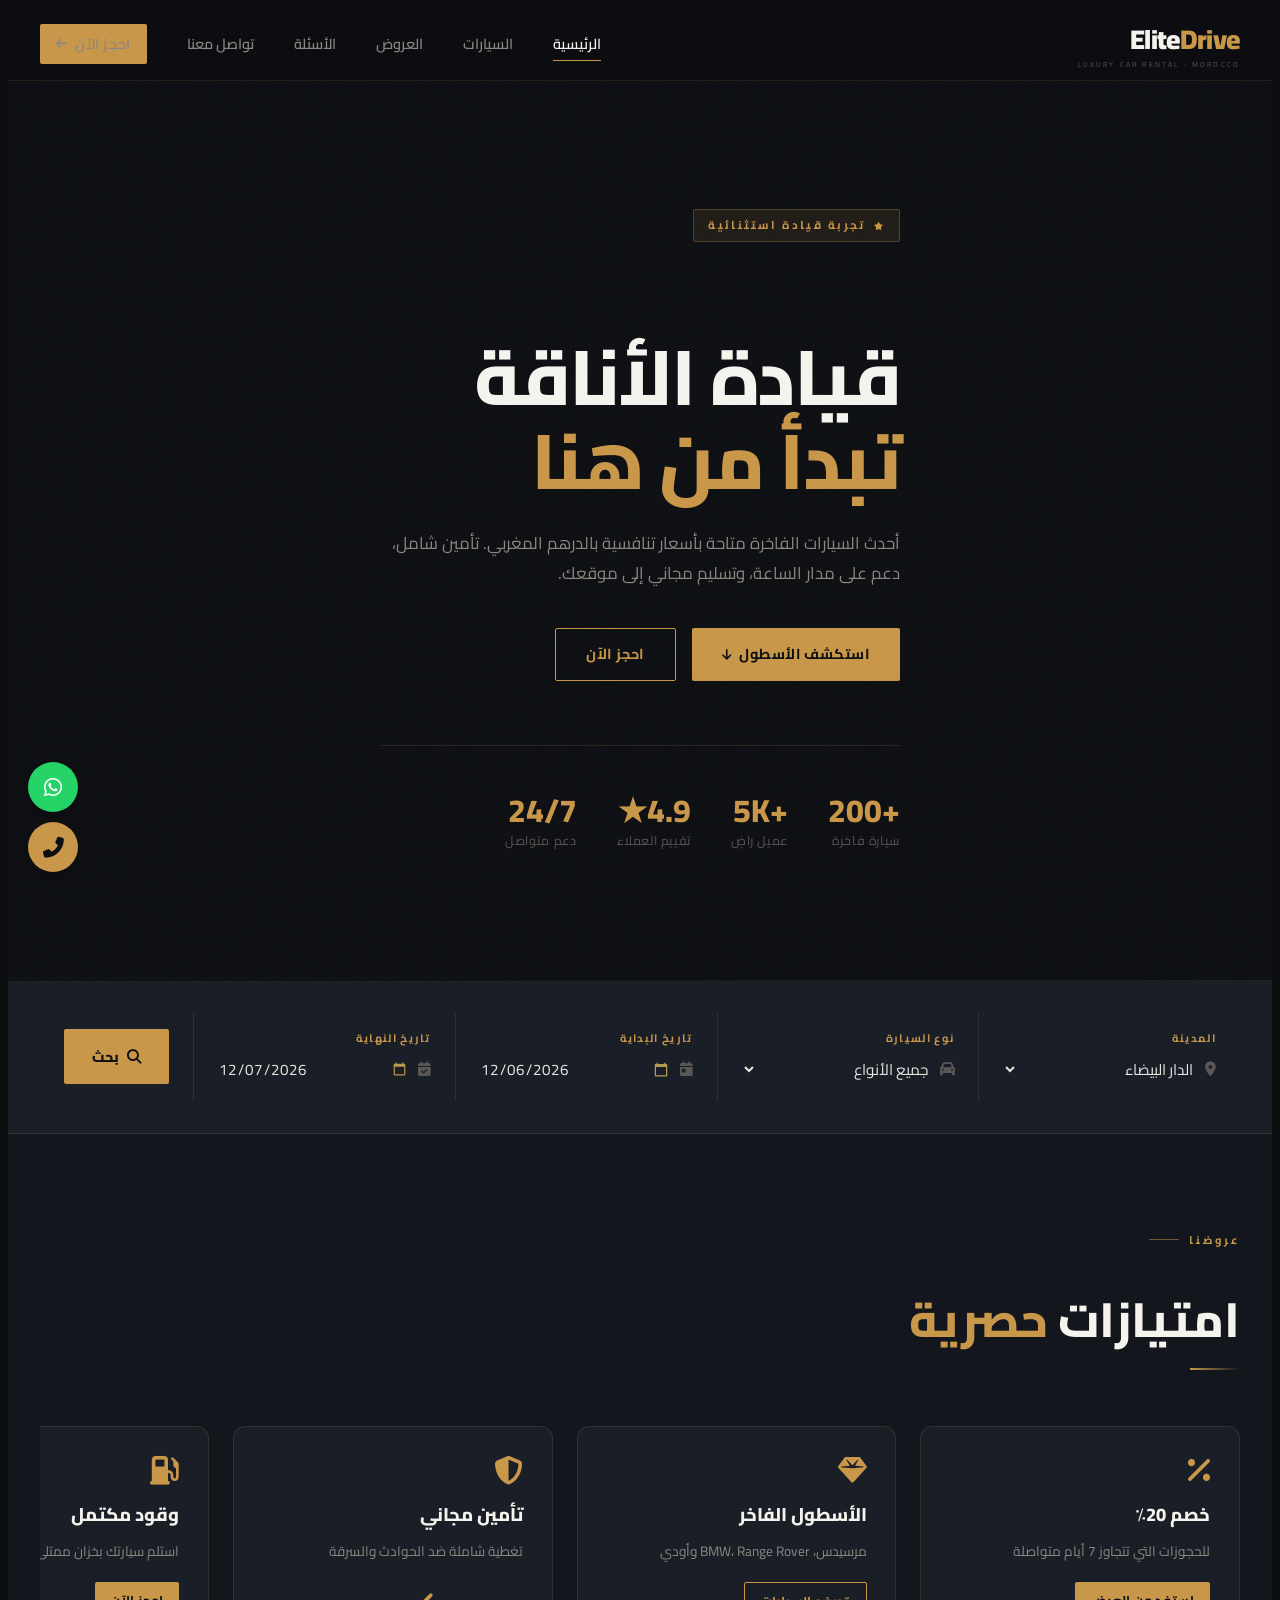
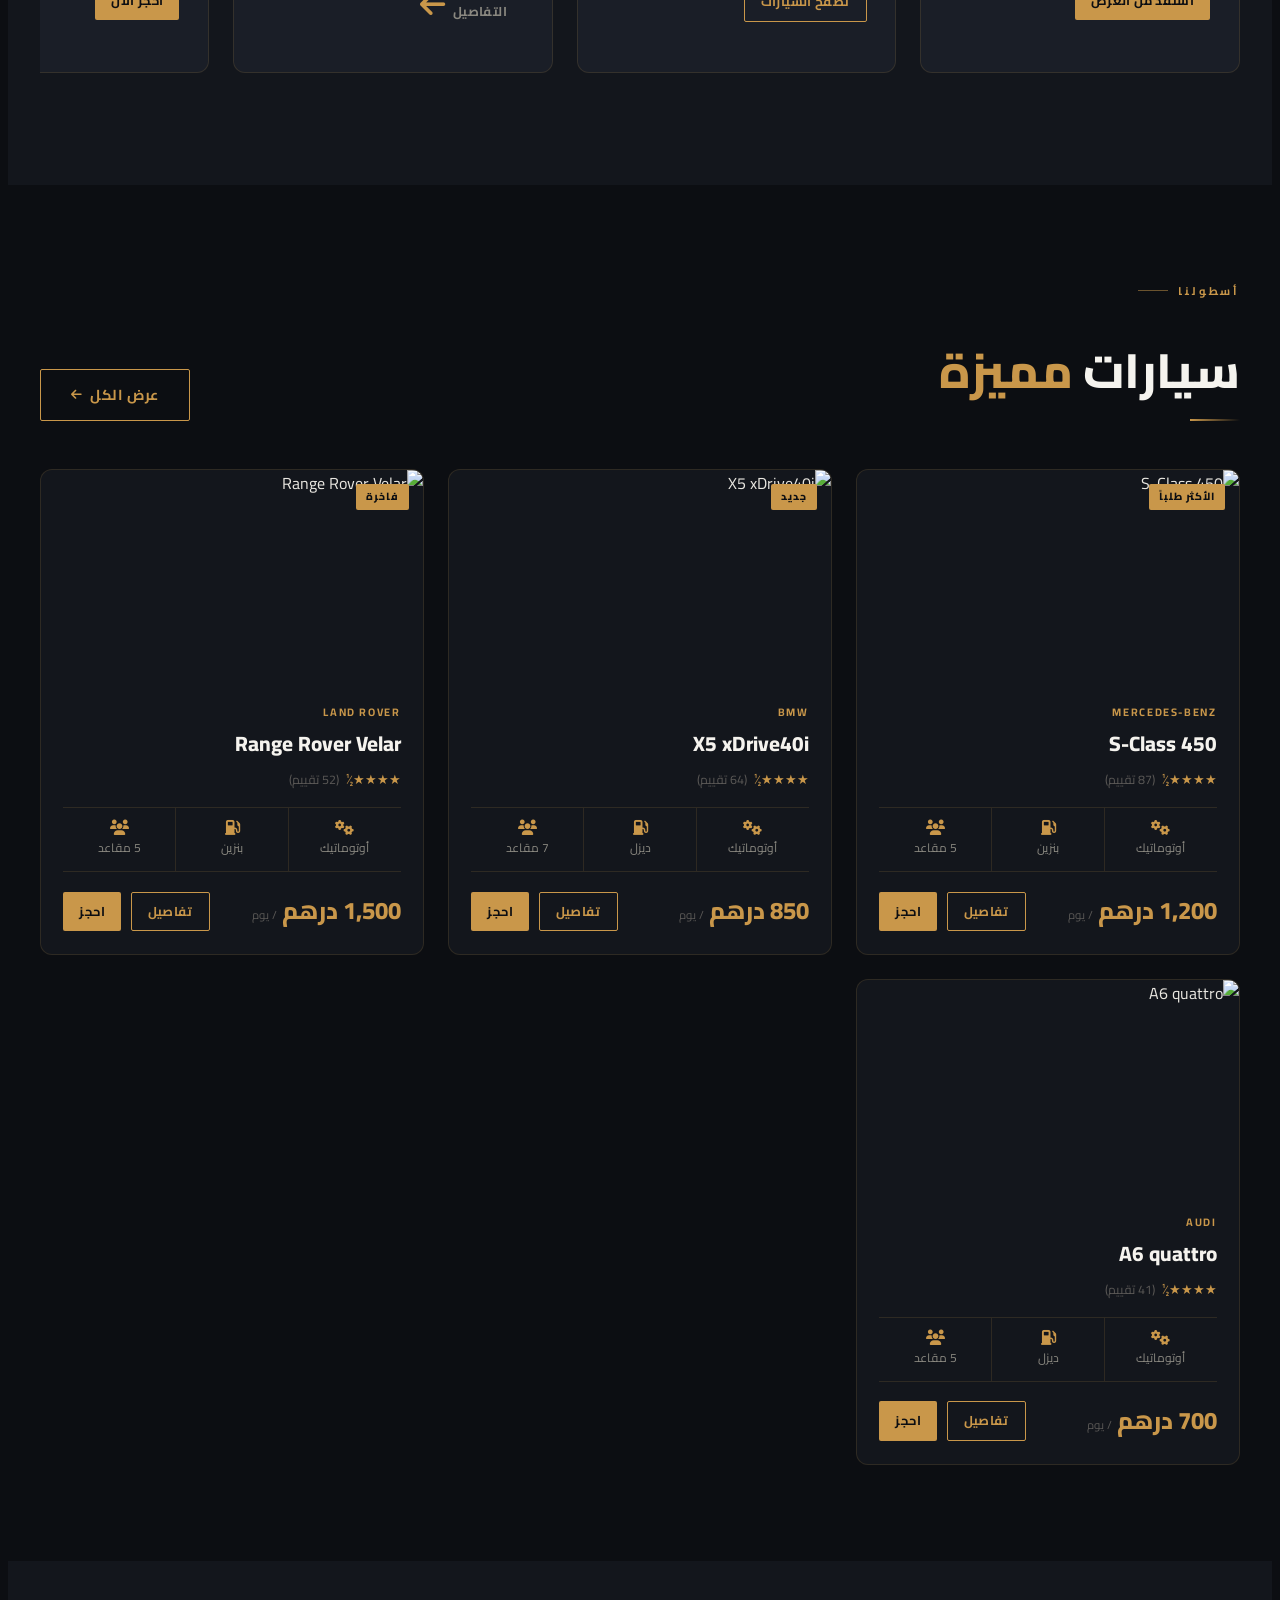
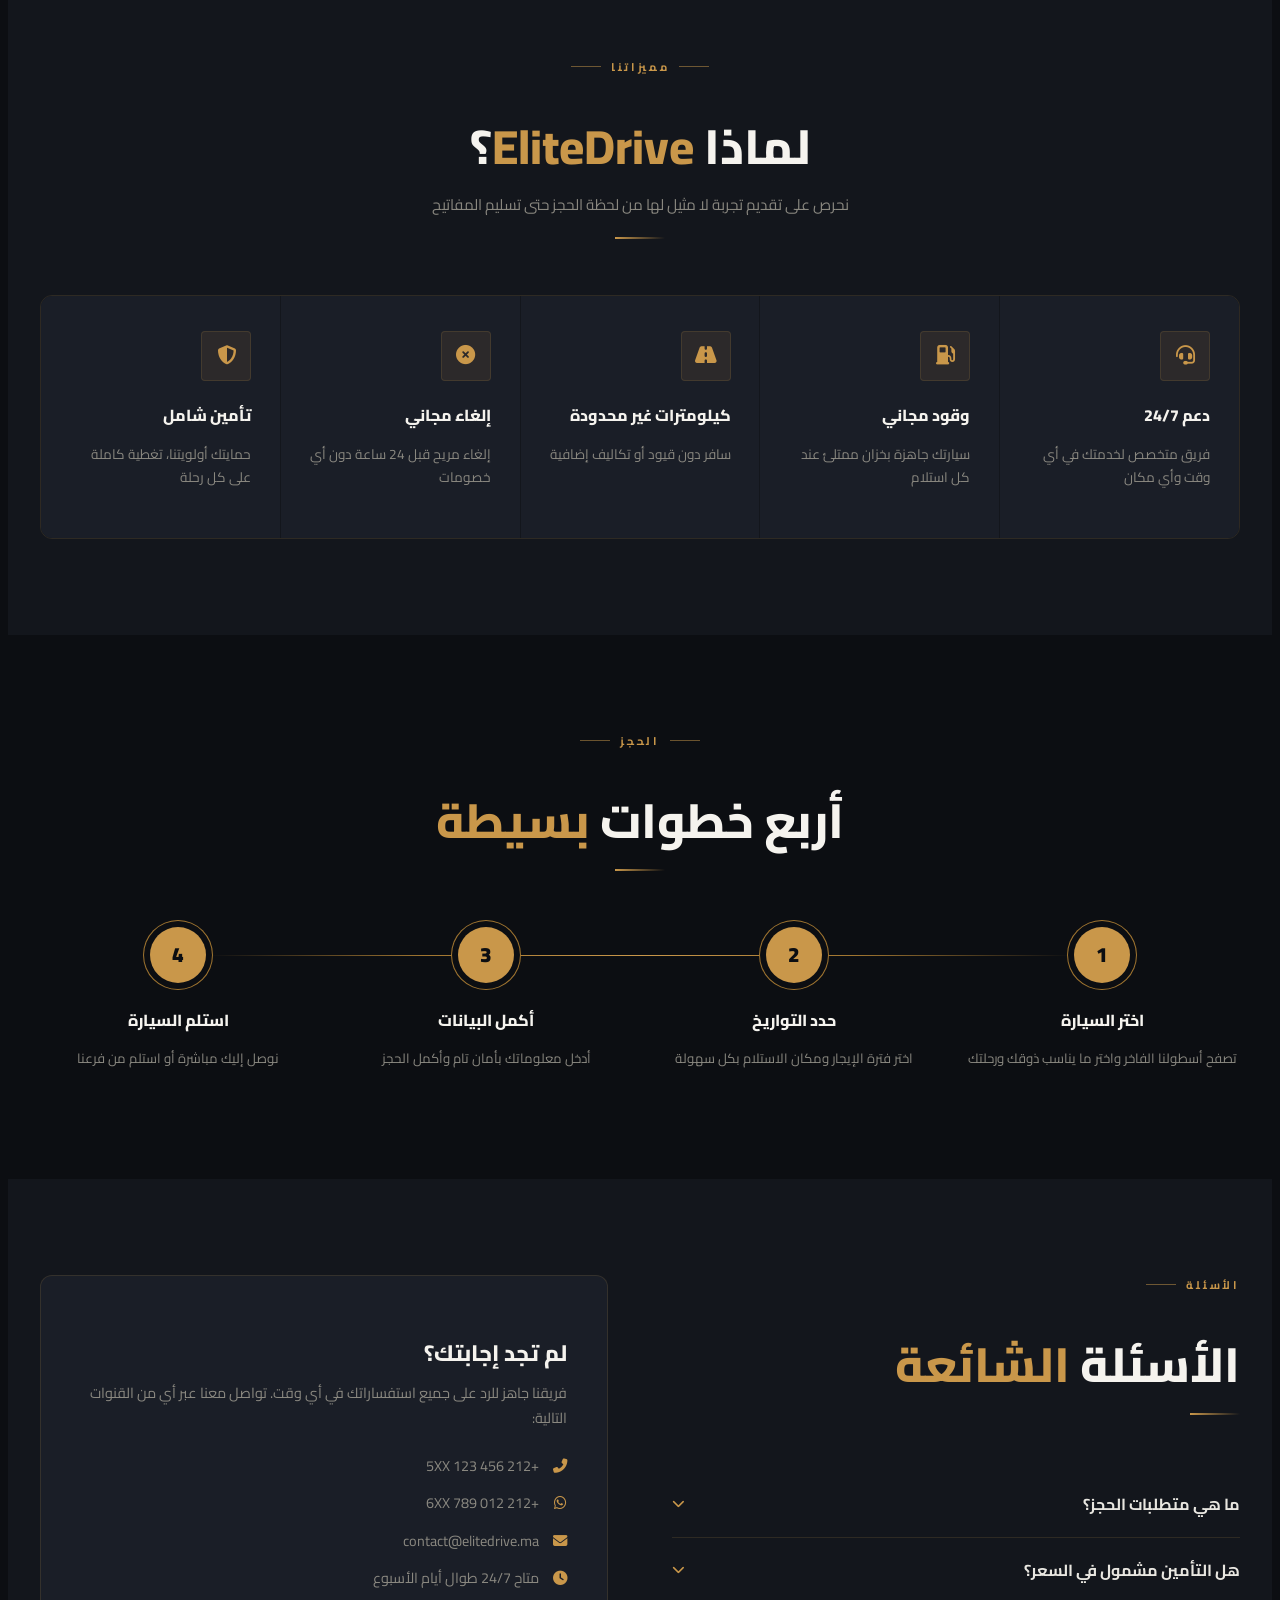
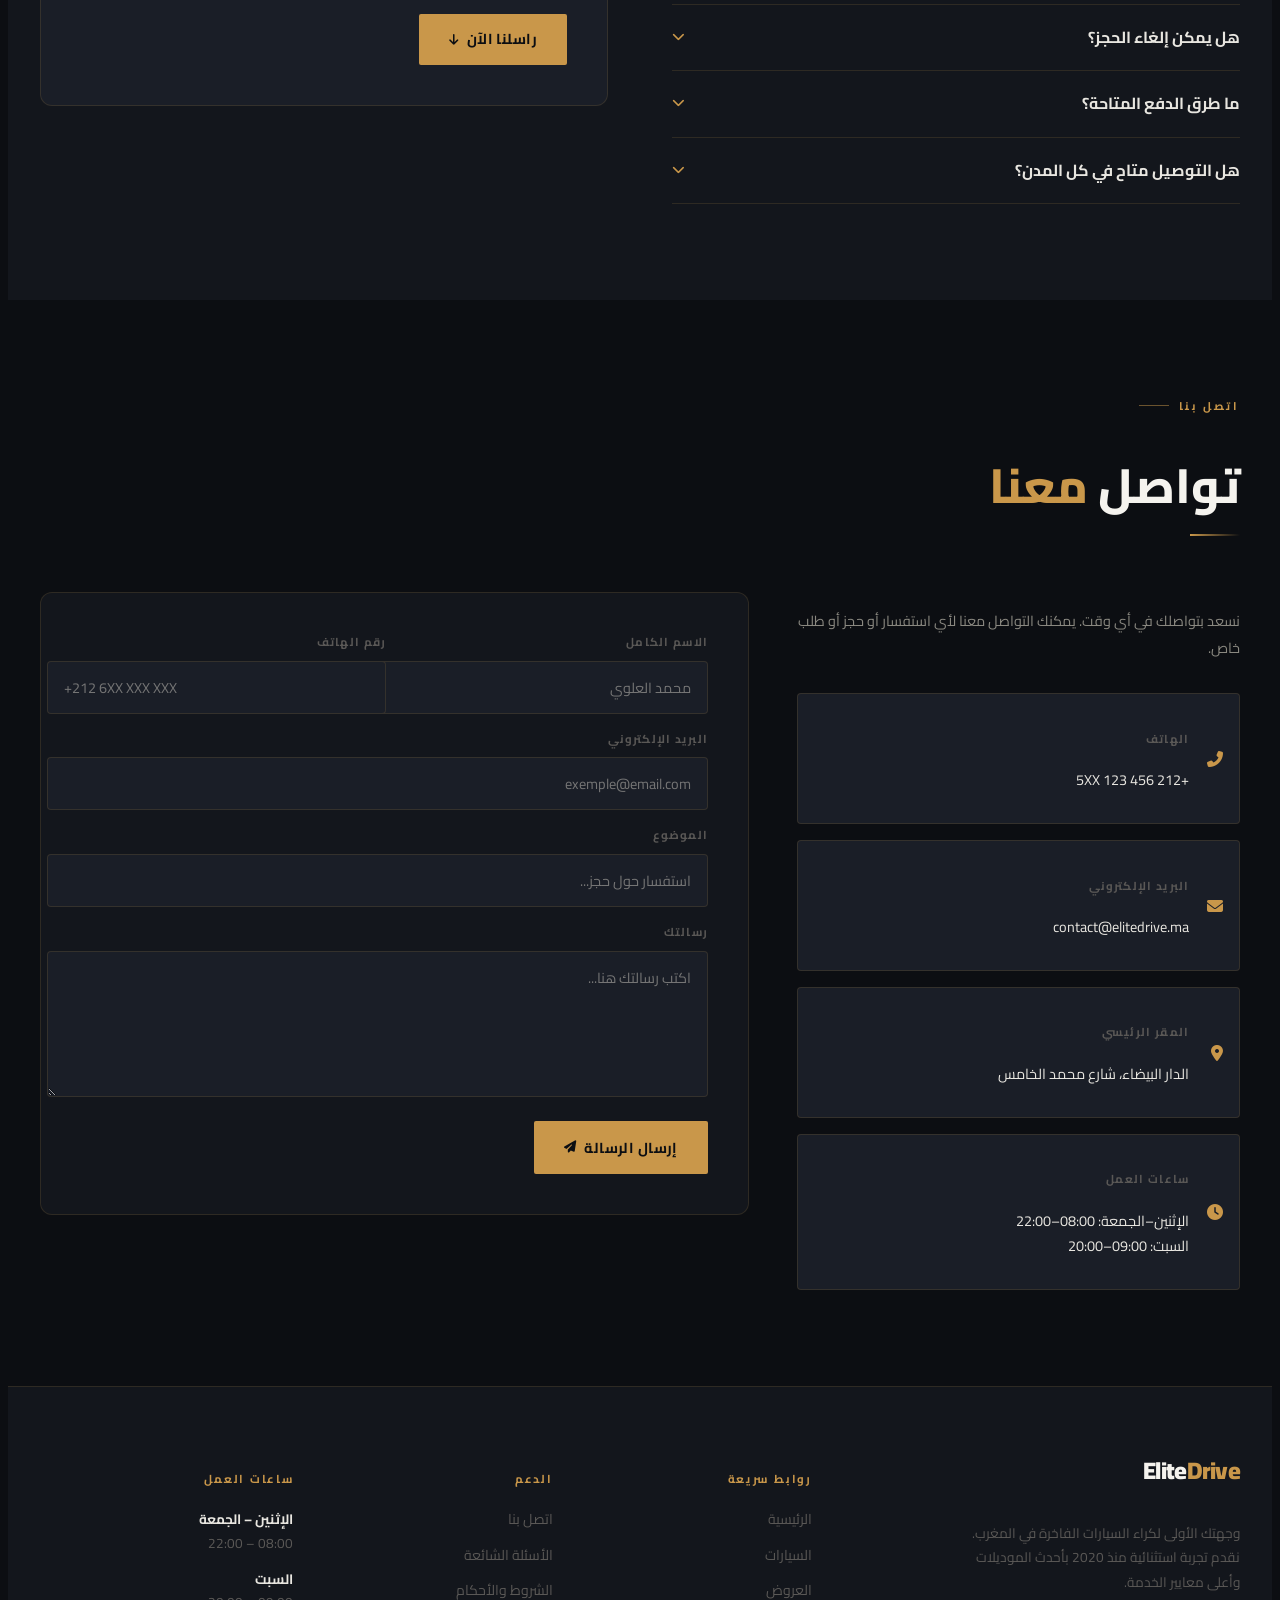
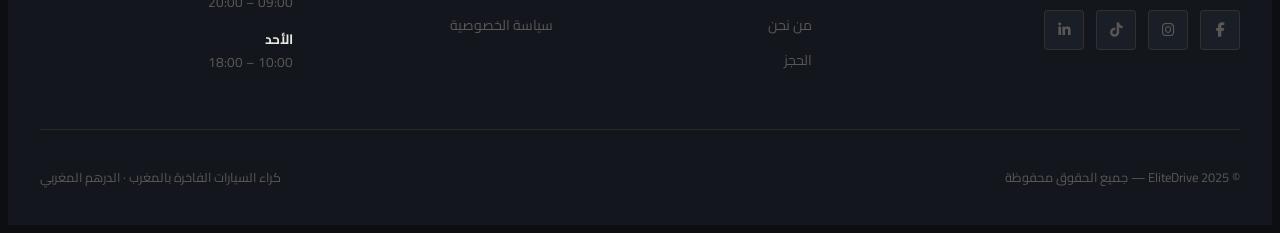
==== commit eedb4f5d: "Update index.html" ====
--- a/index.html
+++ b/index.html
@@ -1,1094 +1,1592 @@
 <!DOCTYPE html>
+
 <html lang="ar" dir="rtl">
 <head>
   <meta charset="UTF-8">
   <meta name="viewport" content="width=device-width, initial-scale=1.0, viewport-fit=cover">
   <meta name="description" content="EliteDrive - تجربة كراء سيارات فاخرة في المغرب. تشكيلة حصرية، أسعار تنافسية بالدرهم المغربي.">
   <title>EliteDrive | كراء سيارات فاخرة - المغرب</title>
-  <link href="https://fonts.googleapis.com/css2?family=Cairo:wght@300;400;500;600;700;800;900&display=swap" rel="stylesheet">
-  <link rel="stylesheet" href="https://cdnjs.cloudflare.com/ajax/libs/font-awesome/6.0.0-beta3/css/all.min.css">
+  <link href="https://fonts.googleapis.com/css2?family=Cairo:wght@300;400;500;600;700;800;900&family=Playfair+Display:wght@700;800&display=swap" rel="stylesheet">
+  <link rel="stylesheet" href="https://cdnjs.cloudflare.com/ajax/libs/font-awesome/6.4.0/css/all.min.css">
   <style>
-    * {
-      margin: 0;
-      padding: 0;
-      box-sizing: border-box;
+    :root {
+      --gold: #c9974a;
+      --gold-light: #e0b96a;
+      --gold-dark: #a07530;
+      --dark: #0c0e12;
+      --dark-2: #13161c;
+      --dark-3: #1a1e27;
+      --dark-4: #222736;
+      --text: #e8e6e0;
+      --text-muted: #8a8880;
+      --text-dim: #5a5856;
+      --white: #f5f3ee;
+      --border: rgba(201,151,74,0.15);
+      --border-hover: rgba(201,151,74,0.4);
+      --radius: 4px;
+      --radius-lg: 12px;
+      --shadow: 0 20px 60px rgba(0,0,0,0.5);
     }
 
-    body {
-      font-family: 'Cairo', sans-serif;
-      background: #f8fafc;
-      color: #1e293b;
-      scroll-behavior: smooth;
-      overflow-x: hidden;
-    }
-
-    /* تخصيص شريط التمرير */
-    ::-webkit-scrollbar { width: 8px; }
-    ::-webkit-scrollbar-track { background: #e2e8f0; border-radius: 10px; }
-    ::-webkit-scrollbar-thumb { background: linear-gradient(135deg, #f39c12, #e67e22); border-radius: 10px; }
-
-    /* الحاويات */
-    .container {
-      max-width: 1280px;
-      margin: 0 auto;
-      padding: 0 2rem;
-    }
-
-    section {
-      width: 100%;
-      padding: 5rem 0;
-      position: relative;
-    }
-
-    /* أنيميشن الخلفية المتدرجة لبعض الأقسام */
-    .section-bg-glow {
-      position: relative;
-      overflow: hidden;
-    }
-    .section-bg-glow::before {
-      content: '';
-      position: absolute;
-      top: -50%;
-      left: -50%;
-      width: 200%;
-      height: 200%;
-      background: radial-gradient(circle at 30% 50%, rgba(243,156,18,0.03), transparent 70%);
-      pointer-events: none;
-    }
-
-    .section-header {
-      text-align: center;
-      margin-bottom: 3.5rem;
-    }
-    .section-header h2 {
-      font-size: 2.6rem;
-      font-weight: 800;
-      position: relative;
-      display: inline-block;
-      color: #0f172a;
-      letter-spacing: -0.5px;
-    }
-    .section-header h2 span {
-      background: linear-gradient(135deg, #f39c12, #e67e22);
-      background-clip: text;
-      -webkit-background-clip: text;
-      color: transparent;
-    }
-    .section-header h2::after {
-      content: '';
-      position: absolute;
-      bottom: -12px;
-      left: 50%;
-      transform: translateX(-50%);
-      width: 80px;
-      height: 4px;
-      background: linear-gradient(90deg, #f39c12, #e67e22);
-      border-radius: 4px;
-    }
-
-    /* أزرار متطورة */
-    .btn-primary {
-      background: linear-gradient(135deg, #f39c12, #e67e22);
-      color: white;
-      padding: 12px 32px;
-      border-radius: 50px;
-      font-weight: 700;
-      border: none;
-      cursor: pointer;
-      transition: all 0.4s cubic-bezier(0.2, 0.9, 0.4, 1.1);
-      display: inline-block;
-      text-decoration: none;
-      box-shadow: 0 4px 12px rgba(243,156,18,0.3);
-    }
-    .btn-primary:hover {
-      transform: translateY(-4px);
-      box-shadow: 0 12px 24px rgba(243,156,18,0.4);
-      background: linear-gradient(135deg, #e67e22, #d35400);
-    }
-    .btn-outline {
-      background: transparent;
-      border: 2px solid #f39c12;
-      color: #f39c12;
-      padding: 10px 28px;
-      border-radius: 50px;
-      font-weight: 700;
-      transition: 0.3s;
-      text-decoration: none;
-      backdrop-filter: blur(2px);
-    }
-    .btn-outline:hover {
-      background: #f39c12;
-      color: white;
-      transform: translateY(-2px);
-      box-shadow: 0 8px 20px rgba(243,156,18,0.2);
-    }
-
-    /* ========== NAVBAR ========== */
-    .navbar {
-      background: rgba(255,255,255,0.96);
-      backdrop-filter: blur(12px);
-      padding: 1rem 2rem;
-      position: sticky;
-      top: 0;
-      z-index: 1000;
-      transition: all 0.3s;
-      border-bottom: 1px solid rgba(243,156,18,0.1);
-    }
-    .navbar.scrolled {
-      box-shadow: 0 8px 25px rgba(0,0,0,0.05);
-      background: rgba(255,255,255,0.98);
-    }
-    .nav-container {
-      display: flex;
-      justify-content: space-between;
-      align-items: center;
-      max-width: 1400px;
-      margin: 0 auto;
-    }
-    .logo a {
-      font-size: 1.9rem;
-      font-weight: 900;
-      background: linear-gradient(135deg, #0f172a, #1e293b);
-      background-clip: text;
-      -webkit-background-clip: text;
-      color: transparent;
-      text-decoration: none;
-    }
-    .logo span {
-      background: linear-gradient(135deg, #f39c12, #e67e22);
-      background-clip: text;
-      -webkit-background-clip: text;
-      color: transparent;
-    }
-    .nav-menu {
-      display: flex;
-      gap: 2rem;
-      list-style: none;
-    }
-    .nav-menu a {
-      text-decoration: none;
-      color: #334155;
-      font-weight: 600;
-      transition: 0.3s;
-      position: relative;
-    }
-    .nav-menu a::after {
-      content: '';
-      position: absolute;
-      bottom: -6px;
-      left: 0;
-      width: 0;
-      height: 2px;
-      background: linear-gradient(90deg, #f39c12, #e67e22);
-      transition: width 0.3s;
-    }
-    .nav-menu a:hover::after,
-    .nav-menu a.active::after {
-      width: 100%;
-    }
-    .nav-menu a:hover {
-      color: #f39c12;
-    }
-    .btn-book-nav {
-      background: linear-gradient(135deg, #f39c12, #e67e22);
-      color: white !important;
-      padding: 0.5rem 1.5rem;
-      border-radius: 40px;
-    }
-    .btn-book-nav::after {
-      display: none;
-    }
-    .nav-toggle {
-      display: none;
-      font-size: 1.6rem;
-      cursor: pointer;
-      color: #0f172a;
-      transition: transform 0.3s ease;
-    }
-    .nav-toggle.active {
-      transform: rotate(90deg);
-    }
-
-    /* ========== HERO ========== */
-    .hero {
-      background: linear-gradient(125deg, #ffffff 0%, #f1f5f9 100%);
-      padding: 4rem 0;
-      position: relative;
-      overflow: hidden;
-    }
-    .hero::before {
-      content: '';
-      position: absolute;
-      top: -20%;
-      right: -10%;
-      width: 400px;
-      height: 400px;
-      background: radial-gradient(circle, rgba(243,156,18,0.08), transparent);
-      border-radius: 50%;
-      pointer-events: none;
-    }
-    .hero .container {
-      display: flex;
-      align-items: center;
-      justify-content: space-between;
-      flex-wrap: wrap;
-      gap: 2rem;
-    }
-    .hero-content {
-      flex: 1;
-      animation: fadeInUp 0.8s ease;
-    }
-    @keyframes fadeInUp {
-      from { opacity: 0; transform: translateY(40px); }
-      to { opacity: 1; transform: translateY(0); }
-    }
-    .hero-content h1 {
-      font-size: 3.5rem;
-      font-weight: 800;
-      line-height: 1.2;
-      margin-bottom: 1rem;
-    }
-    .hero-content h1 span {
-      background: linear-gradient(135deg, #f39c12, #e67e22);
-      background-clip: text;
-      -webkit-background-clip: text;
-      color: transparent;
-    }
-    .hero-content p {
-      font-size: 1.1rem;
-      color: #475569;
-      margin-bottom: 2rem;
-    }
-    .hero-image {
-      flex: 1;
-      text-align: center;
-      animation: fadeInUp 0.8s ease 0.2s backwards;
-    }
-    .hero-image img {
-      max-width: 100%;
-      border-radius: 40px;
-      box-shadow: 0 30px 40px -20px rgba(0,0,0,0.2);
-      transition: transform 0.5s;
-    }
-    .hero-image img:hover {
-      transform: scale(1.02);
-    }
-
-    /* ========== SEARCH ========== */
-    .search-section {
-      background: #f8fafc;
-      padding-top: 0;
-    }
-    .search-card {
-      background: rgba(255,255,255,0.95);
-      backdrop-filter: blur(4px);
-      border-radius: 40px;
-      padding: 2.2rem;
-      box-shadow: 0 20px 35px -12px rgba(0,0,0,0.08);
-      border: 1px solid rgba(243,156,18,0.2);
-    }
-    .search-form {
-      display: grid;
-      grid-template-columns: repeat(auto-fit, minmax(200px, 1fr));
-      gap: 1.2rem;
-      align-items: end;
-    }
-    .input-group {
-      position: relative;
-    }
-    .input-group i {
-      position: absolute;
-      right: 15px;
-      top: 42px;
-      color: #f39c12;
-      font-size: 1.1rem;
-    }
-    .input-group label {
-      display: block;
-      font-weight: 600;
-      margin-bottom: 6px;
-      color: #1e293b;
-    }
-    .input-group input, .input-group select {
-      width: 100%;
-      padding: 12px 40px 12px 16px;
-      border: 1px solid #e2e8f0;
-      border-radius: 28px;
-      font-family: 'Cairo', sans-serif;
-      background: white;
-      transition: all 0.2s;
-    }
-    .input-group input:focus, .input-group select:focus {
-      outline: none;
-      border-color: #f39c12;
-      box-shadow: 0 0 0 3px rgba(243,156,18,0.1);
-    }
-    .btn-search {
-      background: linear-gradient(135deg, #f39c12, #e67e22);
-      color: white;
-      border: none;
-      padding: 12px 24px;
-      border-radius: 40px;
-      font-weight: 700;
-      cursor: pointer;
-      width: 100%;
-      transition: 0.3s;
-    }
-    .btn-search:hover {
-      transform: translateY(-2px);
-      box-shadow: 0 8px 20px rgba(243,156,18,0.3);
-    }
-
-    /* ========== OFFERS (أفقي) ========== */
-    .offers-section {
-      background: #ffffff;
-    }
-    .offers-slider {
-      display: flex;
-      gap: 2rem;
-      overflow-x: auto;
-      scroll-snap-type: x mandatory;
-      padding: 1rem 0.5rem 2rem;
-      scrollbar-width: thin;
-    }
-    .offers-slider::-webkit-scrollbar {
-      height: 6px;
-    }
-    .offer-card {
-      min-width: 280px;
-      flex: 0 0 auto;
-      scroll-snap-align: start;
-      background: linear-gradient(145deg, #fff8f0, #ffffff);
-      border-radius: 32px;
-      padding: 2rem;
-      text-align: center;
-      transition: all 0.4s;
-      border: 1px solid rgba(243,156,18,0.2);
-    }
-    .offer-card:hover {
-      transform: translateY(-8px);
-      border-color: #f39c12;
-      box-shadow: 0 20px 30px -12px rgba(0,0,0,0.1);
-    }
-    .offer-icon {
-      font-size: 2.8rem;
-      background: linear-gradient(135deg, #f39c12, #e67e22);
-      background-clip: text;
-      -webkit-background-clip: text;
-      color: transparent;
-      margin-bottom: 1rem;
-    }
-
-    /* ========== FEATURED CARS ========== */
-    .featured-cars {
-      background: #f8fafc;
-    }
-    .cars-grid {
-      display: grid;
-      grid-template-columns: repeat(auto-fill, minmax(320px, 1fr));
-      gap: 2rem;
-    }
-    .car-card {
-      background: white;
-      border-radius: 32px;
-      overflow: hidden;
-      transition: all 0.4s cubic-bezier(0.2, 0.9, 0.4, 1.1);
-      box-shadow: 0 8px 20px rgba(0,0,0,0.04);
-      border: 1px solid #eef2f6;
-    }
-    .car-card:hover {
-      transform: translateY(-12px);
-      box-shadow: 0 25px 35px -12px rgba(0,0,0,0.15);
-      border-color: #f39c12;
-    }
-    .car-card img {
-      width: 100%;
-      height: 220px;
-      object-fit: cover;
-      transition: transform 0.5s;
-    }
-    .car-card:hover img {
-      transform: scale(1.03);
-    }
-    .car-info {
-      padding: 1.5rem;
-    }
-    .car-title {
-      display: flex;
-      justify-content: space-between;
-      align-items: center;
-    }
-    .car-title h3 {
-      font-size: 1.4rem;
-      font-weight: 800;
-      color: #0f172a;
-    }
-    .badge {
-      background: linear-gradient(135deg, #fef3e2, #ffe8cc);
-      color: #f39c12;
-      padding: 4px 12px;
-      border-radius: 40px;
-      font-size: 0.7rem;
-      font-weight: 800;
-    }
-    .rating {
-      margin: 0.5rem 0;
-      color: #f39c12;
-    }
-    .price {
-      font-size: 1.7rem;
-      font-weight: 800;
-      background: linear-gradient(135deg, #f39c12, #e67e22);
-      background-clip: text;
-      -webkit-background-clip: text;
-      color: transparent;
-      margin: 0.5rem 0;
-    }
-    .price small {
-      font-size: 0.8rem;
-      font-weight: normal;
-      color: #64748b;
-    }
-    .car-specs {
-      display: flex;
-      gap: 1rem;
-      margin: 0.7rem 0;
-      color: #5a6874;
-      font-size: 0.8rem;
-    }
-    .car-specs i {
-      margin-left: 4px;
-      color: #f39c12;
-    }
-    .free-cancel {
-      font-size: 0.7rem;
-      color: #10b981;
-      margin-bottom: 1rem;
-    }
-    .car-actions {
-      display: flex;
-      gap: 1rem;
-      margin-top: 0.5rem;
-    }
-    .btn-details, .btn-book-card {
-      flex: 1;
-      text-align: center;
-      padding: 0.6rem;
-      border-radius: 40px;
-      text-decoration: none;
-      font-weight: 700;
-      transition: 0.2s;
-    }
-    .btn-details {
-      background: #f1f5f9;
-      color: #f39c12;
-      border: 1px solid #e2e8f0;
-    }
-    .btn-details:hover {
-      background: #fef3e2;
-      transform: translateY(-2px);
-    }
-    .btn-book-card {
-      background: linear-gradient(135deg, #f39c12, #e67e22);
-      color: white;
-    }
-    .btn-book-card:hover {
-      transform: translateY(-2px);
-      box-shadow: 0 6px 14px rgba(243,156,18,0.3);
-    }
-
-    /* ========== WHY US (أفقي) ========== */
-    .why-us {
-      background: #ffffff;
-      position: relative;
-    }
-    .why-horizontal {
-      display: flex;
-      gap: 2rem;
-      overflow-x: auto;
-      scroll-snap-type: x mandatory;
-      padding: 1rem 0.5rem;
-    }
-    .why-card-h {
-      min-width: 270px;
-      flex: 0 0 auto;
-      scroll-snap-align: start;
-      background: #fefef8;
-      border-radius: 32px;
-      padding: 2rem;
-      text-align: center;
-      transition: all 0.3s;
-      border: 1px solid #f1f5f9;
-    }
-    .why-card-h:hover {
-      transform: translateY(-8px);
-      border-color: #f39c12;
-      box-shadow: 0 15px 25px rgba(243,156,18,0.08);
-    }
-    .why-card-h i {
-      font-size: 2.8rem;
-      background: linear-gradient(135deg, #f39c12, #e67e22);
-      background-clip: text;
-      -webkit-background-clip: text;
-      color: transparent;
-      margin-bottom: 1rem;
-    }
-
-    /* ========== BOOKING STEPS (خط متصل) ========== */
-    .booking-steps {
-      background: linear-gradient(145deg, #f8fafc, #ffffff);
-    }
-    .steps-container {
-      display: flex;
-      justify-content: space-between;
-      flex-wrap: wrap;
-      position: relative;
-    }
-    .steps-container::before {
-      content: '';
-      position: absolute;
-      top: 60px;
-      right: 10%;
-      left: 10%;
-      height: 3px;
-      background: linear-gradient(90deg, #f39c12, #e67e22, #f39c12);
-      border-radius: 3px;
-      z-index: 0;
-    }
-    .step-item {
-      flex: 1;
-      text-align: center;
-      position: relative;
-      z-index: 1;
-      background: white;
-      margin: 0 0.5rem;
-      padding: 1.5rem;
-      border-radius: 32px;
-      box-shadow: 0 10px 20px rgba(0,0,0,0.03);
-      transition: 0.3s;
-    }
-    .step-item:hover {
-      transform: translateY(-5px);
-    }
-    .step-number {
-      width: 55px;
-      height: 55px;
-      background: linear-gradient(135deg, #f39c12, #e67e22);
-      color: white;
-      font-size: 1.6rem;
-      font-weight: 800;
-      border-radius: 50%;
-      display: flex;
-      align-items: center;
-      justify-content: center;
-      margin: -2rem auto 1rem;
-      box-shadow: 0 8px 15px rgba(243,156,18,0.3);
-    }
-
-    /* ========== FAQ (ACCORDION) ========== */
-    .faq-section {
-      background: #f8fafc;
-    }
-    .faq-grid {
-      max-width: 800px;
-      margin: 0 auto;
-    }
-    .faq-item {
-      background: white;
-      border-radius: 28px;
-      margin-bottom: 1rem;
-      overflow: hidden;
-      transition: 0.2s;
-      border: 1px solid #eef2f6;
-    }
-    .faq-question {
-      padding: 1.2rem 1.8rem;
-      display: flex;
-      justify-content: space-between;
-      align-items: center;
-      cursor: pointer;
-      font-weight: 700;
-      color: #0f172a;
-    }
-    .faq-question i {
-      color: #f39c12;
-      transition: transform 0.3s;
-    }
-    .faq-answer {
-      padding: 0 1.8rem 1.5rem;
-      color: #5a6874;
-      display: none;
-    }
-    .faq-item.active {
-      border-color: #f39c12;
-    }
-    .faq-item.active .faq-answer {
-      display: block;
-    }
-    .faq-item.active .faq-question i {
-      transform: rotate(180deg);
-    }
-
-    /* ========== CONTACT ========== */
-    .contact-section {
-      background: #ffffff;
-    }
-    .contact-wrapper {
-      display: flex;
-      flex-wrap: wrap;
-      gap: 2rem;
-    }
-    .contact-info {
-      flex: 1;
-      display: flex;
-      flex-direction: column;
-      gap: 1rem;
-    }
-    .info-card {
-      background: #f8fafc;
-      padding: 1.2rem;
-      border-radius: 28px;
-      display: flex;
-      align-items: center;
-      gap: 1rem;
-      transition: 0.3s;
-    }
-    .info-card:hover {
-      transform: translateX(-5px);
-      background: white;
-      box-shadow: 0 8px 20px rgba(0,0,0,0.03);
-    }
-    .info-card i {
-      font-size: 1.8rem;
-      background: linear-gradient(135deg, #f39c12, #e67e22);
-      background-clip: text;
-      -webkit-background-clip: text;
-      color: transparent;
-    }
-    .contact-form {
-      flex: 2;
-      background: #f8fafc;
-      padding: 2rem;
-      border-radius: 32px;
-    }
-    .form-group {
-      margin-bottom: 1rem;
-    }
-    .form-group input, .form-group textarea {
-      width: 100%;
-      padding: 12px 18px;
-      border: 1px solid #e2e8f0;
-      border-radius: 28px;
-      font-family: 'Cairo', sans-serif;
-      background: white;
-    }
-
-    /* ========== FOOTER ========== */
-    .footer {
-      background: #0f172a;
-      color: #cbd5e1;
-      padding: 3rem 0 1rem;
-    }
-    .footer-container {
-      max-width: 1280px;
-      margin: auto;
-      display: flex;
-      flex-wrap: wrap;
-      gap: 2rem;
-      padding: 0 2rem;
-    }
-    .footer-col {
-      flex: 1;
-      min-width: 180px;
-    }
-    .footer-col h4 {
-      color: white;
-      margin-bottom: 1rem;
-      position: relative;
-      display: inline-block;
-    }
-    .footer-col h4::after {
-      content: '';
-      position: absolute;
-      bottom: -6px;
-      right: 0;
-      width: 40px;
-      height: 2px;
-      background: #f39c12;
-    }
-    .footer-col a {
-      color: #cbd5e1;
-      text-decoration: none;
-      display: block;
-      margin-bottom: 0.5rem;
-      transition: 0.3s;
-    }
-    .footer-col a:hover {
-      color: #f39c12;
-      transform: translateX(-5px);
-    }
-    .social-icons a {
-      display: inline-block;
-      margin-left: 1rem;
-      font-size: 1.3rem;
-      background: #1e293b;
-      width: 38px;
-      height: 38px;
-      border-radius: 50%;
-      text-align: center;
-      line-height: 38px;
-      transition: 0.3s;
-    }
-    .social-icons a:hover {
-      background: #f39c12;
-      color: #0f172a;
-      transform: translateY(-3px);
-    }
-
-    /* ========== FLOATING BUTTONS ========== */
-    .floating-buttons {
-      position: fixed;
-      bottom: 25px;
-      left: 25px;
-      display: flex;
-      flex-direction: column;
-      gap: 12px;
-      z-index: 999;
-    }
-    .float-btn {
-      width: 55px;
-      height: 55px;
-      border-radius: 50%;
-      background: #25d366;
-      color: white;
-      display: flex;
-      align-items: center;
-      justify-content: center;
-      font-size: 1.8rem;
-      box-shadow: 0 6px 18px rgba(0,0,0,0.15);
-      transition: all 0.3s;
-      cursor: pointer;
-      text-decoration: none;
-    }
-    .float-btn.call {
-      background: linear-gradient(135deg, #f39c12, #e67e22);
-    }
-    .float-btn.up {
-      background: #1e293b;
-    }
-    .float-btn:hover {
-      transform: scale(1.1) rotate(5deg);
-    }
-
-    /* ========== RESPONSIVE ========== */
-    @media (max-width: 992px) {
-      .hero .container {
-        flex-direction: column;
-        text-align: center;
-      }
-      .nav-menu {
-        display: none;
-        flex-direction: column;
-        background: rgba(255,255,255,0.98);
-        backdrop-filter: blur(12px);
-        position: absolute;
-        top: 70px;
-        left: 0;
-        width: 100%;
-        padding: 1.5rem;
-        gap: 1.2rem;
-        box-shadow: 0 10px 20px rgba(0,0,0,0.05);
-      }
-      .nav-menu.active {
-        display: flex;
-      }
-      .nav-toggle {
-        display: block;
-      }
-      .steps-container::before {
-        display: none;
-      }
-      .step-item {
-        margin-bottom: 1.5rem;
-      }
-    }
-    @media (max-width: 768px) {
-      .container {
-        padding: 0 1rem;
-      }
-      section {
-        padding: 3rem 0;
-      }
-      .hero-content h1 {
-        font-size: 2.2rem;
-      }
-    }
-
-    /* تأثير الظهور عند التمرير */
-    .fade-up {
-      opacity: 0;
-      transform: translateY(35px);
-      transition: all 0.7s cubic-bezier(0.2, 0.9, 0.4, 1.1);
-    }
-    .fade-up.visible {
-      opacity: 1;
-      transform: translateY(0);
-    }
+```
+*, *::before, *::after {
+  margin: 0; padding: 0;
+  box-sizing: border-box;
+}
+
+html { scroll-behavior: smooth; }
+
+body {
+  font-family: 'Cairo', sans-serif;
+  background: var(--dark);
+  color: var(--text);
+  overflow-x: hidden;
+  line-height: 1.7;
+}
+
+/* ─── SCROLLBAR ─── */
+::-webkit-scrollbar { width: 5px; }
+::-webkit-scrollbar-track { background: var(--dark-2); }
+::-webkit-scrollbar-thumb { background: var(--gold-dark); border-radius: 10px; }
+
+/* ─── TYPOGRAPHY ─── */
+h1, h2, h3 { line-height: 1.25; }
+
+/* ─── CONTAINER ─── */
+.container {
+  max-width: 1260px;
+  margin: 0 auto;
+  padding: 0 2rem;
+}
+
+/* ─── SECTION ─── */
+section { padding: 6rem 0; }
+
+.section-label {
+  font-size: 0.7rem;
+  font-weight: 700;
+  letter-spacing: 0.25em;
+  text-transform: uppercase;
+  color: var(--gold);
+  display: flex;
+  align-items: center;
+  gap: 10px;
+  margin-bottom: 1rem;
+}
+.section-label::before,
+.section-label::after {
+  content: '';
+  flex: 0 0 30px;
+  height: 1px;
+  background: var(--gold);
+  opacity: 0.5;
+}
+.section-label::before { display: none; }
+
+.section-title {
+  font-size: clamp(2rem, 4vw, 3rem);
+  font-weight: 800;
+  color: var(--white);
+  margin-bottom: 1rem;
+}
+.section-title span {
+  color: var(--gold);
+}
+.section-subtitle {
+  color: var(--text-muted);
+  max-width: 500px;
+  font-size: 0.95rem;
+}
+.section-head {
+  margin-bottom: 3.5rem;
+}
+.section-head.center {
+  text-align: center;
+}
+.section-head.center .section-label {
+  justify-content: center;
+}
+.section-head.center .section-label::before { display: block; }
+.section-head.center .section-subtitle { margin: 0 auto; }
+
+/* ─── DIVIDER ─── */
+.divider {
+  width: 50px;
+  height: 2px;
+  background: linear-gradient(90deg, var(--gold), transparent);
+  margin-top: 1.2rem;
+}
+.divider.center { margin: 1.2rem auto 0; }
+
+/* ─── BUTTONS ─── */
+.btn {
+  display: inline-flex;
+  align-items: center;
+  gap: 8px;
+  padding: 13px 30px;
+  border-radius: 2px;
+  font-family: 'Cairo', sans-serif;
+  font-weight: 700;
+  font-size: 0.9rem;
+  cursor: pointer;
+  border: none;
+  text-decoration: none;
+  transition: all 0.3s;
+  letter-spacing: 0.03em;
+}
+.btn-gold {
+  background: var(--gold);
+  color: var(--dark);
+}
+.btn-gold:hover {
+  background: var(--gold-light);
+  transform: translateY(-2px);
+  box-shadow: 0 8px 24px rgba(201,151,74,0.25);
+}
+.btn-outline {
+  background: transparent;
+  border: 1px solid var(--gold);
+  color: var(--gold);
+}
+.btn-outline:hover {
+  background: rgba(201,151,74,0.08);
+  transform: translateY(-2px);
+}
+.btn-ghost {
+  background: transparent;
+  color: var(--text-muted);
+  padding: 10px 0;
+  border-bottom: 1px solid transparent;
+  border-radius: 0;
+}
+.btn-ghost:hover {
+  color: var(--gold);
+  border-bottom-color: var(--gold);
+}
+.btn i { font-size: 0.85em; }
+
+/* ─────────────────────────
+   NAVBAR
+───────────────────────── */
+.navbar {
+  position: sticky;
+  top: 0;
+  z-index: 1000;
+  background: rgba(12,14,18,0.92);
+  backdrop-filter: blur(16px);
+  -webkit-backdrop-filter: blur(16px);
+  border-bottom: 1px solid var(--border);
+  transition: all 0.3s;
+}
+.navbar.scrolled {
+  background: rgba(12,14,18,0.98);
+  box-shadow: 0 4px 30px rgba(0,0,0,0.4);
+}
+.nav-inner {
+  max-width: 1260px;
+  margin: 0 auto;
+  padding: 0 2rem;
+  height: 72px;
+  display: flex;
+  align-items: center;
+  justify-content: space-between;
+}
+.logo {
+  font-size: 1.7rem;
+  font-weight: 900;
+  color: var(--white);
+  text-decoration: none;
+  letter-spacing: -0.03em;
+}
+.logo span { color: var(--gold); }
+.logo small {
+  display: block;
+  font-size: 0.45rem;
+  font-weight: 400;
+  letter-spacing: 0.3em;
+  color: var(--text-dim);
+  text-transform: uppercase;
+  margin-top: -4px;
+}
+
+.nav-links {
+  display: flex;
+  align-items: center;
+  gap: 2.5rem;
+  list-style: none;
+}
+.nav-links a {
+  text-decoration: none;
+  color: var(--text-muted);
+  font-weight: 600;
+  font-size: 0.9rem;
+  transition: color 0.2s;
+  position: relative;
+}
+.nav-links a:not(.btn)::after {
+  content: '';
+  position: absolute;
+  bottom: -4px;
+  right: 0;
+  width: 0;
+  height: 1px;
+  background: var(--gold);
+  transition: width 0.3s;
+}
+.nav-links a:not(.btn):hover,
+.nav-links a.active {
+  color: var(--white);
+}
+.nav-links a:not(.btn):hover::after,
+.nav-links a.active::after {
+  width: 100%;
+}
+
+.nav-toggle {
+  display: none;
+  background: none;
+  border: 1px solid var(--border);
+  color: var(--text);
+  width: 42px;
+  height: 42px;
+  border-radius: var(--radius);
+  font-size: 1.1rem;
+  cursor: pointer;
+  align-items: center;
+  justify-content: center;
+  transition: 0.2s;
+}
+.nav-toggle:hover { border-color: var(--gold); color: var(--gold); }
+
+/* ─────────────────────────
+   HERO
+───────────────────────── */
+.hero {
+  min-height: 100vh;
+  display: flex;
+  align-items: center;
+  position: relative;
+  overflow: hidden;
+  padding: 0;
+}
+.hero-bg {
+  position: absolute;
+  inset: 0;
+  background: url('https://images.unsplash.com/photo-1617814076367-b759c7d7e738?w=1600&auto=format&q=80') center/cover no-repeat;
+  filter: brightness(0.22) saturate(0.7);
+  transform: scale(1.04);
+  transition: transform 8s ease;
+}
+.hero:hover .hero-bg { transform: scale(1); }
+.hero-overlay {
+  position: absolute;
+  inset: 0;
+  background: linear-gradient(105deg, rgba(12,14,18,0.97) 40%, rgba(12,14,18,0.5) 100%);
+}
+.hero-grain {
+  position: absolute;
+  inset: 0;
+  opacity: 0.03;
+  background-image: url("data:image/svg+xml,%3Csvg viewBox='0 0 256 256' xmlns='http://www.w3.org/2000/svg'%3E%3Cfilter id='noise'%3E%3CfeTurbulence type='fractalNoise' baseFrequency='0.9' numOctaves='4' stitchTiles='stitch'/%3E%3C/filter%3E%3Crect width='100%25' height='100%25' filter='url(%23noise)'/%3E%3C/svg%3E");
+  background-size: 150px;
+}
+
+.hero-content {
+  position: relative;
+  z-index: 2;
+  max-width: 680px;
+}
+.hero-tag {
+  display: inline-flex;
+  align-items: center;
+  gap: 8px;
+  background: rgba(201,151,74,0.1);
+  border: 1px solid rgba(201,151,74,0.3);
+  padding: 6px 14px;
+  border-radius: 2px;
+  font-size: 0.72rem;
+  font-weight: 700;
+  letter-spacing: 0.2em;
+  text-transform: uppercase;
+  color: var(--gold);
+  margin-bottom: 1.8rem;
+}
+.hero-tag i { font-size: 0.7em; }
+
+.hero h1 {
+  font-size: clamp(2.8rem, 6vw, 5rem);
+  font-weight: 800;
+  color: var(--white);
+  line-height: 1.1;
+  margin-bottom: 1.5rem;
+  letter-spacing: -0.02em;
+}
+.hero h1 em {
+  font-style: normal;
+  color: var(--gold);
+  display: block;
+}
+.hero p {
+  font-size: 1.05rem;
+  color: var(--text-muted);
+  margin-bottom: 2.5rem;
+  max-width: 520px;
+  line-height: 1.8;
+}
+.hero-actions {
+  display: flex;
+  gap: 1rem;
+  flex-wrap: wrap;
+}
+.hero-stats {
+  display: flex;
+  gap: 2.5rem;
+  margin-top: 4rem;
+  padding-top: 3rem;
+  border-top: 1px solid var(--border);
+}
+.hero-stat strong {
+  display: block;
+  font-size: 2rem;
+  font-weight: 800;
+  color: var(--gold);
+  line-height: 1;
+}
+.hero-stat span {
+  font-size: 0.78rem;
+  color: var(--text-dim);
+  letter-spacing: 0.05em;
+}
+
+/* ─────────────────────────
+   SEARCH
+───────────────────────── */
+.search-section {
+  padding: 0;
+  margin-top: -1px;
+  background: var(--dark-2);
+}
+.search-bar {
+  background: var(--dark-3);
+  border-top: 1px solid var(--border);
+  border-bottom: 1px solid var(--border);
+  padding: 2rem 0;
+}
+.search-grid {
+  display: grid;
+  grid-template-columns: repeat(4, 1fr) auto;
+  gap: 0;
+  align-items: center;
+}
+.s-field {
+  padding: 1rem 1.5rem;
+  border-left: 1px solid var(--border);
+  position: relative;
+}
+.s-field:last-child { border-left: none; }
+.s-field label {
+  display: block;
+  font-size: 0.68rem;
+  font-weight: 700;
+  letter-spacing: 0.12em;
+  text-transform: uppercase;
+  color: var(--gold);
+  margin-bottom: 0.4rem;
+}
+.s-field-inner {
+  display: flex;
+  align-items: center;
+  gap: 8px;
+}
+.s-field-inner i { color: var(--text-dim); font-size: 0.9rem; }
+.s-field select,
+.s-field input {
+  background: transparent;
+  border: none;
+  outline: none;
+  font-family: 'Cairo', sans-serif;
+  font-size: 0.95rem;
+  color: var(--text);
+  width: 100%;
+  cursor: pointer;
+}
+.s-field select option { background: var(--dark-3); }
+.s-field input[type="date"]::-webkit-calendar-picker-indicator {
+  filter: invert(0.5) sepia(1) saturate(2) hue-rotate(5deg);
+  cursor: pointer;
+}
+.s-submit {
+  padding: 1rem 1.5rem;
+}
+.btn-search-submit {
+  background: var(--gold);
+  color: var(--dark);
+  border: none;
+  padding: 14px 28px;
+  font-family: 'Cairo', sans-serif;
+  font-weight: 800;
+  font-size: 0.9rem;
+  cursor: pointer;
+  border-radius: 2px;
+  display: flex;
+  align-items: center;
+  gap: 8px;
+  white-space: nowrap;
+  transition: all 0.2s;
+}
+.btn-search-submit:hover { background: var(--gold-light); }
+
+/* ─────────────────────────
+   OFFERS STRIP
+───────────────────────── */
+.offers-section { background: var(--dark-2); }
+.offers-track {
+  display: flex;
+  gap: 1.5rem;
+  overflow-x: auto;
+  padding-bottom: 1rem;
+  scrollbar-width: none;
+}
+.offers-track::-webkit-scrollbar { display: none; }
+.offer-tile {
+  flex: 0 0 260px;
+  background: var(--dark-3);
+  border: 1px solid var(--border);
+  border-radius: var(--radius-lg);
+  padding: 1.8rem;
+  transition: all 0.3s;
+  position: relative;
+  overflow: hidden;
+}
+.offer-tile::before {
+  content: '';
+  position: absolute;
+  top: 0; right: 0;
+  width: 3px;
+  height: 0;
+  background: var(--gold);
+  transition: height 0.3s;
+}
+.offer-tile:hover { border-color: var(--border-hover); transform: translateY(-4px); }
+.offer-tile:hover::before { height: 100%; }
+.offer-tile i {
+  font-size: 1.8rem;
+  color: var(--gold);
+  margin-bottom: 1rem;
+  display: block;
+}
+.offer-tile h3 { font-size: 1.15rem; font-weight: 800; color: var(--white); margin-bottom: 0.4rem; }
+.offer-tile p { font-size: 0.85rem; color: var(--text-muted); margin-bottom: 1.2rem; }
+
+/* ─────────────────────────
+   FEATURED CARS
+───────────────────────── */
+.cars-section { background: var(--dark); }
+.cars-header {
+  display: flex;
+  align-items: flex-end;
+  justify-content: space-between;
+  margin-bottom: 3rem;
+  flex-wrap: wrap;
+  gap: 1rem;
+}
+.cars-grid {
+  display: grid;
+  grid-template-columns: repeat(auto-fill, minmax(300px, 1fr));
+  gap: 1.5rem;
+}
+.car-card {
+  background: var(--dark-2);
+  border: 1px solid var(--border);
+  border-radius: var(--radius-lg);
+  overflow: hidden;
+  transition: all 0.35s;
+  position: relative;
+}
+.car-card:hover {
+  border-color: var(--border-hover);
+  transform: translateY(-6px);
+  box-shadow: 0 24px 48px rgba(0,0,0,0.4);
+}
+.car-img-wrap {
+  position: relative;
+  overflow: hidden;
+  height: 210px;
+}
+.car-img-wrap img {
+  width: 100%;
+  height: 100%;
+  object-fit: cover;
+  transition: transform 0.5s;
+}
+.car-card:hover .car-img-wrap img { transform: scale(1.06); }
+.car-badge {
+  position: absolute;
+  top: 14px;
+  right: 14px;
+  background: var(--gold);
+  color: var(--dark);
+  font-size: 0.65rem;
+  font-weight: 800;
+  letter-spacing: 0.1em;
+  padding: 4px 10px;
+  border-radius: 2px;
+}
+.car-body { padding: 1.4rem; }
+.car-make {
+  font-size: 0.68rem;
+  font-weight: 700;
+  letter-spacing: 0.15em;
+  text-transform: uppercase;
+  color: var(--gold);
+  margin-bottom: 0.3rem;
+}
+.car-name {
+  font-size: 1.3rem;
+  font-weight: 800;
+  color: var(--white);
+  margin-bottom: 0.5rem;
+}
+.car-stars {
+  color: var(--gold);
+  font-size: 0.8rem;
+  margin-bottom: 1rem;
+}
+.car-stars span { color: var(--text-dim); font-size: 0.78rem; margin-right: 4px; }
+.car-specs {
+  display: flex;
+  gap: 0;
+  border-top: 1px solid var(--border);
+  border-bottom: 1px solid var(--border);
+  margin-bottom: 1.2rem;
+}
+.spec {
+  flex: 1;
+  text-align: center;
+  padding: 0.75rem 0.5rem;
+  border-left: 1px solid var(--border);
+  font-size: 0.75rem;
+}
+.spec:last-child { border-left: none; }
+.spec i { display: block; color: var(--gold); font-size: 0.95rem; margin-bottom: 3px; }
+.spec span { color: var(--text-muted); }
+.car-footer {
+  display: flex;
+  align-items: center;
+  justify-content: space-between;
+}
+.car-price {
+  font-size: 1.5rem;
+  font-weight: 800;
+  color: var(--gold);
+}
+.car-price small {
+  font-size: 0.72rem;
+  color: var(--text-dim);
+  font-weight: 400;
+}
+.car-actions { display: flex; gap: 0.6rem; }
+.btn-sm {
+  padding: 8px 16px;
+  font-size: 0.8rem;
+  border-radius: 2px;
+}
+
+/* ─────────────────────────
+   WHY US
+───────────────────────── */
+.why-section {
+  background: var(--dark-2);
+  position: relative;
+}
+.why-grid {
+  display: grid;
+  grid-template-columns: repeat(auto-fill, minmax(220px, 1fr));
+  gap: 1px;
+  border: 1px solid var(--border);
+  border-radius: var(--radius-lg);
+  overflow: hidden;
+}
+.why-item {
+  background: var(--dark-3);
+  padding: 2.2rem 1.8rem;
+  transition: background 0.3s;
+  position: relative;
+}
+.why-item:hover { background: var(--dark-4); }
+.why-icon {
+  width: 48px;
+  height: 48px;
+  background: rgba(201,151,74,0.1);
+  border: 1px solid var(--border);
+  border-radius: var(--radius);
+  display: flex;
+  align-items: center;
+  justify-content: center;
+  margin-bottom: 1.2rem;
+  font-size: 1.2rem;
+  color: var(--gold);
+  transition: all 0.3s;
+}
+.why-item:hover .why-icon {
+  background: var(--gold);
+  color: var(--dark);
+  border-color: var(--gold);
+}
+.why-item h4 { font-size: 1rem; font-weight: 800; color: var(--white); margin-bottom: 0.5rem; }
+.why-item p { font-size: 0.85rem; color: var(--text-muted); }
+
+/* ─────────────────────────
+   BOOKING STEPS
+───────────────────────── */
+.steps-section { background: var(--dark); }
+.steps-row {
+  display: grid;
+  grid-template-columns: repeat(4, 1fr);
+  gap: 2rem;
+  position: relative;
+}
+.steps-row::before {
+  content: '';
+  position: absolute;
+  top: 28px;
+  right: 14%;
+  left: 14%;
+  height: 1px;
+  background: linear-gradient(90deg, transparent, var(--gold-dark), var(--gold), var(--gold-dark), transparent);
+}
+.step-item {
+  text-align: center;
+  position: relative;
+}
+.step-num {
+  width: 56px;
+  height: 56px;
+  background: var(--gold);
+  color: var(--dark);
+  font-size: 1.3rem;
+  font-weight: 900;
+  border-radius: 50%;
+  display: flex;
+  align-items: center;
+  justify-content: center;
+  margin: 0 auto 1.5rem;
+  position: relative;
+  z-index: 1;
+  box-shadow: 0 0 0 6px var(--dark), 0 0 0 7px var(--gold-dark);
+}
+.step-item h4 { font-size: 1rem; font-weight: 800; color: var(--white); margin-bottom: 0.5rem; }
+.step-item p { font-size: 0.83rem; color: var(--text-muted); }
+
+/* ─────────────────────────
+   FAQ
+───────────────────────── */
+.faq-section { background: var(--dark-2); }
+.faq-layout {
+  display: grid;
+  grid-template-columns: 1fr 1fr;
+  gap: 4rem;
+  align-items: start;
+}
+.faq-list { display: flex; flex-direction: column; gap: 0; }
+.faq-item {
+  border-bottom: 1px solid var(--border);
+  overflow: hidden;
+}
+.faq-q {
+  padding: 1.2rem 0;
+  display: flex;
+  justify-content: space-between;
+  align-items: center;
+  cursor: pointer;
+  font-weight: 700;
+  color: var(--text);
+  gap: 1rem;
+  transition: color 0.2s;
+}
+.faq-q:hover { color: var(--gold); }
+.faq-q i {
+  color: var(--gold);
+  font-size: 0.8rem;
+  transition: transform 0.3s;
+  flex-shrink: 0;
+}
+.faq-a {
+  max-height: 0;
+  overflow: hidden;
+  transition: max-height 0.35s ease, padding 0.3s;
+  color: var(--text-muted);
+  font-size: 0.9rem;
+  line-height: 1.8;
+}
+.faq-item.open .faq-a { max-height: 200px; padding-bottom: 1.2rem; }
+.faq-item.open .faq-q { color: var(--gold); }
+.faq-item.open .faq-q i { transform: rotate(180deg); }
+
+.faq-cta {
+  background: var(--dark-3);
+  border: 1px solid var(--border);
+  border-radius: var(--radius-lg);
+  padding: 2.5rem;
+}
+.faq-cta h3 { font-size: 1.4rem; font-weight: 800; color: var(--white); margin-bottom: 0.8rem; }
+.faq-cta p { color: var(--text-muted); font-size: 0.9rem; margin-bottom: 1.5rem; }
+.faq-contacts { display: flex; flex-direction: column; gap: 0.8rem; }
+.faq-contact-row {
+  display: flex;
+  align-items: center;
+  gap: 12px;
+  font-size: 0.9rem;
+  color: var(--text-muted);
+}
+.faq-contact-row i { color: var(--gold); width: 16px; }
+
+/* ─────────────────────────
+   CONTACT
+───────────────────────── */
+.contact-section { background: var(--dark); }
+.contact-layout {
+  display: grid;
+  grid-template-columns: 1fr 1.6fr;
+  gap: 3rem;
+  align-items: start;
+}
+.contact-info-list { display: flex; flex-direction: column; gap: 1rem; margin-top: 2rem; }
+.c-info {
+  display: flex;
+  align-items: center;
+  gap: 14px;
+  padding: 1rem;
+  background: var(--dark-3);
+  border: 1px solid var(--border);
+  border-radius: var(--radius);
+  transition: 0.2s;
+}
+.c-info:hover { border-color: var(--border-hover); }
+.c-info i { color: var(--gold); width: 20px; font-size: 1rem; }
+.c-info h5 { font-size: 0.72rem; font-weight: 700; text-transform: uppercase; letter-spacing: 0.1em; color: var(--text-dim); }
+.c-info p { font-size: 0.9rem; color: var(--text); }
+
+.contact-form {
+  background: var(--dark-2);
+  border: 1px solid var(--border);
+  border-radius: var(--radius-lg);
+  padding: 2.5rem;
+}
+.form-row { display: grid; grid-template-columns: 1fr 1fr; gap: 1rem; }
+.form-group { margin-bottom: 1rem; }
+.form-group label {
+  display: block;
+  font-size: 0.72rem;
+  font-weight: 700;
+  letter-spacing: 0.1em;
+  text-transform: uppercase;
+  color: var(--text-dim);
+  margin-bottom: 0.5rem;
+}
+.form-group input,
+.form-group textarea {
+  width: 100%;
+  background: var(--dark-3);
+  border: 1px solid var(--border);
+  border-radius: var(--radius);
+  padding: 12px 16px;
+  font-family: 'Cairo', sans-serif;
+  font-size: 0.9rem;
+  color: var(--text);
+  transition: border-color 0.2s;
+  resize: vertical;
+}
+.form-group input:focus,
+.form-group textarea:focus {
+  outline: none;
+  border-color: var(--gold);
+}
+.form-group textarea { min-height: 120px; }
+
+/* ─────────────────────────
+   FOOTER
+───────────────────────── */
+.footer {
+  background: var(--dark-2);
+  border-top: 1px solid var(--border);
+  padding: 4rem 0 1.5rem;
+}
+.footer-grid {
+  display: grid;
+  grid-template-columns: 1.8fr 1fr 1fr 1.2fr;
+  gap: 3rem;
+  margin-bottom: 3rem;
+}
+.footer-brand .logo { font-size: 1.5rem; display: inline-block; margin-bottom: 1rem; }
+.footer-brand p { font-size: 0.85rem; color: var(--text-dim); max-width: 280px; line-height: 1.8; }
+.footer-col h5 {
+  font-size: 0.72rem;
+  font-weight: 700;
+  text-transform: uppercase;
+  letter-spacing: 0.15em;
+  color: var(--gold);
+  margin-bottom: 1.2rem;
+}
+.footer-links { display: flex; flex-direction: column; gap: 0.7rem; }
+.footer-links a {
+  text-decoration: none;
+  color: var(--text-dim);
+  font-size: 0.88rem;
+  transition: color 0.2s;
+}
+.footer-links a:hover { color: var(--gold); }
+.footer-hours p {
+  font-size: 0.85rem;
+  color: var(--text-dim);
+  margin-bottom: 0.4rem;
+}
+.footer-hours strong { color: var(--text); }
+.social-row { display: flex; gap: 0.75rem; margin-top: 1rem; }
+.social-btn {
+  width: 38px;
+  height: 38px;
+  background: var(--dark-3);
+  border: 1px solid var(--border);
+  border-radius: var(--radius);
+  display: flex;
+  align-items: center;
+  justify-content: center;
+  color: var(--text-dim);
+  text-decoration: none;
+  font-size: 0.9rem;
+  transition: all 0.2s;
+}
+.social-btn:hover { background: var(--gold); color: var(--dark); border-color: var(--gold); }
+.footer-bottom {
+  padding-top: 1.5rem;
+  border-top: 1px solid var(--border);
+  display: flex;
+  justify-content: space-between;
+  align-items: center;
+  flex-wrap: wrap;
+  gap: 1rem;
+}
+.footer-bottom p { font-size: 0.8rem; color: var(--text-dim); }
+
+/* ─────────────────────────
+   FLOATING
+───────────────────────── */
+.floaters {
+  position: fixed;
+  bottom: 28px;
+  left: 28px;
+  display: flex;
+  flex-direction: column;
+  gap: 10px;
+  z-index: 999;
+}
+.floater {
+  width: 50px;
+  height: 50px;
+  border-radius: 50%;
+  display: flex;
+  align-items: center;
+  justify-content: center;
+  font-size: 1.3rem;
+  text-decoration: none;
+  transition: all 0.3s;
+  box-shadow: 0 4px 16px rgba(0,0,0,0.3);
+  cursor: pointer;
+  border: none;
+}
+.floater-wa { background: #25d366; color: #fff; }
+.floater-call { background: var(--gold); color: var(--dark); }
+.floater-top { background: var(--dark-3); color: var(--text-muted); border: 1px solid var(--border); display: none; }
+.floater:hover { transform: scale(1.08); }
+
+/* ─────────────────────────
+   SCROLL ANIMATIONS
+───────────────────────── */
+.reveal {
+  opacity: 0;
+  transform: translateY(30px);
+  transition: opacity 0.7s ease, transform 0.7s ease;
+}
+.reveal.in { opacity: 1; transform: translateY(0); }
+.reveal-delay-1 { transition-delay: 0.1s; }
+.reveal-delay-2 { transition-delay: 0.2s; }
+.reveal-delay-3 { transition-delay: 0.3s; }
+.reveal-delay-4 { transition-delay: 0.4s; }
+
+/* ─────────────────────────
+   RESPONSIVE
+───────────────────────── */
+@media (max-width: 1024px) {
+  .footer-grid { grid-template-columns: 1fr 1fr; }
+  .faq-layout { grid-template-columns: 1fr; }
+  .contact-layout { grid-template-columns: 1fr; }
+  .steps-row { grid-template-columns: 1fr 1fr; gap: 3rem; }
+  .steps-row::before { display: none; }
+}
+@media (max-width: 768px) {
+  .nav-links { display: none; }
+  .nav-toggle { display: flex; }
+  .nav-links.open {
+    display: flex;
+    flex-direction: column;
+    position: fixed;
+    top: 72px;
+    right: 0;
+    left: 0;
+    background: var(--dark);
+    border-bottom: 1px solid var(--border);
+    padding: 1.5rem 2rem;
+    gap: 1.5rem;
+    z-index: 999;
+  }
+  .hero h1 { font-size: 2.5rem; }
+  .hero-stats { gap: 1.5rem; }
+  .search-grid { grid-template-columns: 1fr 1fr; }
+  .s-field:nth-child(5) { grid-column: 1 / -1; }
+  .s-submit { grid-column: 1 / -1; }
+  .cars-header { flex-direction: column; align-items: flex-start; }
+  .steps-row { grid-template-columns: 1fr; }
+  .footer-grid { grid-template-columns: 1fr; gap: 2rem; }
+  .footer-bottom { flex-direction: column; align-items: flex-start; }
+  .form-row { grid-template-columns: 1fr; }
+}
+@media (max-width: 540px) {
+  .container { padding: 0 1.2rem; }
+  section { padding: 4rem 0; }
+  .hero h1 { font-size: 2rem; }
+  .hero-stats { flex-wrap: wrap; gap: 1rem; }
+  .search-grid { grid-template-columns: 1fr; }
+  .s-field { border-left: none; border-bottom: 1px solid var(--border); }
+}
+```
+
   </style>
 </head>
 <body>
 
+<!-- ═══════════════════════════════
+     NAVBAR
+═══════════════════════════════ -->
+
 <header>
   <nav class="navbar" id="navbar">
-    <div class="nav-container">
-      <div class="logo"><a href="index.html">Elite<span>Drive</span></a></div>
-      <div class="nav-toggle" id="navToggle"><i class="fas fa-bars"></i></div>
-      <ul class="nav-menu" id="navMenu">
-        <li><a href="#home">الرئيسية</a></li>
-        <li><a href="#featured">السيارات</a></li>
+    <div class="nav-inner">
+      <a href="index.html" class="logo">Elite<span>Drive</span><small>Luxury Car Rental · Morocco</small></a>
+      <button class="nav-toggle" id="navToggle" aria-label="القائمة"><i class="fas fa-bars"></i></button>
+      <ul class="nav-links" id="navLinks">
+        <li><a href="#home" class="active">الرئيسية</a></li>
+        <li><a href="#cars">السيارات</a></li>
         <li><a href="#offers">العروض</a></li>
-        <li><a href="#contact">اتصل بنا</a></li>
-        <li><a href="booking.html" class="btn-book-nav">احجز الآن</a></li>
+        <li><a href="#faq">الأسئلة</a></li>
+        <li><a href="#contact">تواصل معنا</a></li>
+        <li><a href="booking.html" class="btn btn-gold btn-sm">احجز الآن <i class="fas fa-arrow-left"></i></a></li>
       </ul>
     </div>
   </nav>
 </header>
 
 <main>
-  <section class="hero" id="home">
+
+<!-- ═══════════════════════════════
+     HERO
+═══════════════════════════════ -->
+
+<section class="hero" id="home">
+  <div class="hero-bg"></div>
+  <div class="hero-overlay"></div>
+  <div class="hero-grain"></div>
+  <div class="container">
+    <div class="hero-content">
+      <div class="hero-tag"><i class="fas fa-star"></i> تجربة قيادة استثنائية</div>
+      <h1>قيادة الأناقة<em>تبدأ من هنا</em></h1>
+      <p>أحدث السيارات الفاخرة متاحة بأسعار تنافسية بالدرهم المغربي. تأمين شامل، دعم على مدار الساعة، وتسليم مجاني إلى موقعك.</p>
+      <div class="hero-actions">
+        <a href="#cars" class="btn btn-gold">استكشف الأسطول <i class="fas fa-arrow-down"></i></a>
+        <a href="booking.html" class="btn btn-outline">احجز الآن</a>
+      </div>
+      <div class="hero-stats">
+        <div class="hero-stat"><strong>+200</strong><span>سيارة فاخرة</span></div>
+        <div class="hero-stat"><strong>+5K</strong><span>عميل راضٍ</span></div>
+        <div class="hero-stat"><strong>4.9★</strong><span>تقييم العملاء</span></div>
+        <div class="hero-stat"><strong>24/7</strong><span>دعم متواصل</span></div>
+      </div>
+    </div>
+  </div>
+</section>
+
+<!-- ═══════════════════════════════
+     SEARCH
+═══════════════════════════════ -->
+
+<div class="search-section">
+  <div class="search-bar">
     <div class="container">
-      <div class="hero-content">
-        <h1>قيادة <span>الأناقة</span> تبدأ من هنا</h1>
-        <p>أحدث السيارات الفاخرة بأفضل الأسعار بالدرهم المغربي. تأمين شامل، دعم 24/7، وتوصيل مجاني.</p>
-        <div class="hero-buttons">
-          <a href="#featured" class="btn-primary">استكشف السيارات</a>
-          <a href="booking.html" class="btn-outline">احجز الآن</a>
+      <form id="searchForm">
+        <div class="search-grid">
+          <div class="s-field">
+            <label>المدينة</label>
+            <div class="s-field-inner">
+              <i class="fas fa-map-marker-alt"></i>
+              <select>
+                <option>الدار البيضاء</option>
+                <option>مراكش</option>
+                <option>الرباط</option>
+                <option>طنجة</option>
+                <option>أكادير</option>
+                <option>فاس</option>
+              </select>
+            </div>
+          </div>
+          <div class="s-field">
+            <label>نوع السيارة</label>
+            <div class="s-field-inner">
+              <i class="fas fa-car"></i>
+              <select>
+                <option>جميع الأنواع</option>
+                <option>SUV</option>
+                <option>سيدان</option>
+                <option>فاخرة</option>
+                <option>رياضية</option>
+              </select>
+            </div>
+          </div>
+          <div class="s-field">
+            <label>تاريخ البداية</label>
+            <div class="s-field-inner">
+              <i class="fas fa-calendar-day"></i>
+              <input type="date" id="startDate">
+            </div>
+          </div>
+          <div class="s-field">
+            <label>تاريخ النهاية</label>
+            <div class="s-field-inner">
+              <i class="fas fa-calendar-check"></i>
+              <input type="date" id="endDate">
+            </div>
+          </div>
+          <div class="s-submit">
+            <button type="submit" class="btn-search-submit">
+              <i class="fas fa-search"></i> بحث
+            </button>
+          </div>
         </div>
-      </div>
-      <div class="hero-image">
-        <img src="https://images.unsplash.com/photo-1617814076367-b759c7d7e738?w=600&auto=format" alt="سيارة فاخرة">
-      </div>
+      </form>
     </div>
-  </section>
-
-  <section class="search-section">
-    <div class="container">
-      <div class="search-card">
-        <h3 style="margin-bottom: 1.5rem; display: flex; align-items: center; gap: 10px;"><i class="fas fa-car" style="color:#f39c12;"></i> ابحث عن سيارتك المثالية</h3>
-        <form class="search-form" id="searchForm">
-          <div class="input-group"><i class="fas fa-map-marker-alt"></i><label>المدينة</label><select><option>الدار البيضاء</option><option>مراكش</option><option>الرباط</option><option>طنجة</option></select></div>
-          <div class="input-group"><i class="fas fa-car-side"></i><label>نوع السيارة</label><select><option>جميع الأنواع</option><option>SUV</option><option>سيدان</option><option>فاخرة</option></select></div>
-          <div class="input-group"><i class="fas fa-calendar-day"></i><label>تاريخ البداية</label><input type="date" id="startDate"></div>
-          <div class="input-group"><i class="fas fa-calendar-week"></i><label>تاريخ النهاية</label><input type="date" id="endDate"></div>
-          <div class="input-group"><button type="submit" class="btn-search">بحث <i class="fas fa-arrow-left"></i></button></div>
-        </form>
-      </div>
+  </div>
+</div>
+
+<!-- ═══════════════════════════════
+     OFFERS
+═══════════════════════════════ -->
+
+<section class="offers-section" id="offers">
+  <div class="container">
+    <div class="section-head reveal">
+      <div class="section-label">عروضنا</div>
+      <h2 class="section-title">امتيازات <span>حصرية</span></h2>
+      <div class="divider"></div>
     </div>
-  </section>
-
-  <section class="offers-section" id="offers">
-    <div class="container">
-      <div class="section-header"><h2>عروض <span>خاصة</span></h2></div>
-      <div class="offers-slider">
-        <div class="offer-card"><div class="offer-icon"><i class="fas fa-tag"></i></div><h3>خصم 20%</h3><p>للحجوزات أطول من 7 أيام</p><a href="booking.html" class="btn-primary" style="padding: 6px 20px;">استفد</a></div>
-        <div class="offer-card"><div class="offer-icon"><i class="fas fa-gem"></i></div><h3>سيارات فاخرة</h3><p>مرسيدس، بي إم دبليو، أودي</p><a href="cars.html" class="btn-primary" style="padding: 6px 20px;">شاهد</a></div>
-        <div class="offer-card"><div class="offer-icon"><i class="fas fa-shield-alt"></i></div><h3>تأمين مجاني</h3><p>تأمين شامل بدون رسوم</p><a href="about.html" class="btn-primary" style="padding: 6px 20px;">تفاصيل</a></div>
-        <div class="offer-card"><div class="offer-icon"><i class="fas fa-gas-pump"></i></div><h3>وقود مجاني</h3><p>سيارة ممتلئة عند التسليم</p><a href="booking.html" class="btn-primary" style="padding: 6px 20px;">احجز</a></div>
+    <div class="offers-track">
+      <div class="offer-tile reveal reveal-delay-1">
+        <i class="fas fa-percentage"></i>
+        <h3>خصم 20٪</h3>
+        <p>للحجوزات التي تتجاوز 7 أيام متواصلة</p>
+        <a href="booking.html" class="btn btn-gold btn-sm">استفد من العرض</a>
+      </div>
+      <div class="offer-tile reveal reveal-delay-2">
+        <i class="fas fa-gem"></i>
+        <h3>الأسطول الفاخر</h3>
+        <p>مرسيدس، BMW، Range Rover وأودي</p>
+        <a href="cars.html" class="btn btn-outline btn-sm">تصفح السيارات</a>
+      </div>
+      <div class="offer-tile reveal reveal-delay-3">
+        <i class="fas fa-shield-alt"></i>
+        <h3>تأمين مجاني</h3>
+        <p>تغطية شاملة ضد الحوادث والسرقة</p>
+        <a href="about.html" class="btn btn-ghost btn-sm">التفاصيل <i class="fas fa-arrow-left"></i></a>
+      </div>
+      <div class="offer-tile reveal reveal-delay-4">
+        <i class="fas fa-gas-pump"></i>
+        <h3>وقود مكتمل</h3>
+        <p>استلم سيارتك بخزان ممتلئ دون رسوم</p>
+        <a href="booking.html" class="btn btn-gold btn-sm">احجز الآن</a>
+      </div>
+      <div class="offer-tile reveal">
+        <i class="fas fa-truck"></i>
+        <h3>توصيل مجاني</h3>
+        <p>نوصل السيارة إلى موقعك بدون تكلفة</p>
+        <a href="booking.html" class="btn btn-outline btn-sm">احجز</a>
       </div>
     </div>
-  </section>
-
-  <section class="featured-cars" id="featured">
-    <div class="container">
-      <div class="section-header"><h2>سيارات <span>مميزة</span></h2></div>
-      <div class="cars-grid" id="carsGrid"></div>
+  </div>
+</section>
+
+<!-- ═══════════════════════════════
+     CARS
+═══════════════════════════════ -->
+
+<section class="cars-section" id="cars">
+  <div class="container">
+    <div class="cars-header">
+      <div class="reveal">
+        <div class="section-label">أسطولنا</div>
+        <h2 class="section-title">سيارات <span>مميزة</span></h2>
+        <div class="divider"></div>
+      </div>
+      <a href="cars.html" class="btn btn-outline reveal">عرض الكل <i class="fas fa-arrow-left"></i></a>
     </div>
-  </section>
-
-  <section class="why-us">
-    <div class="container">
-      <div class="section-header"><h2>لماذا <span>نحن</span>؟</h2></div>
-      <div class="why-horizontal">
-        <div class="why-card-h"><i class="fas fa-headset"></i><h4>دعم 24/7</h4><p>فريق متخصص لمساعدتك في أي وقت.</p></div>
-        <div class="why-card-h"><i class="fas fa-gas-pump"></i><h4>وقود مجاني</h4><p>سيارة ممتلئة عند التسليم.</p></div>
-        <div class="why-card-h"><i class="fas fa-road"></i><h4>كيلومترات غير محدودة</h4><p>بدون قيود.</p></div>
-        <div class="why-card-h"><i class="fas fa-calendar-times"></i><h4>إلغاء مجاني</h4><p>قبل 24 ساعة من الاستلام.</p></div>
-        <div class="why-card-h"><i class="fas fa-shield-alt"></i><h4>تأمين شامل</h4><p>تغطية كاملة ضد الحوادث.</p></div>
-      </div>
+    <div class="cars-grid" id="carsGrid"></div>
+  </div>
+</section>
+
+<!-- ═══════════════════════════════
+     WHY US
+═══════════════════════════════ -->
+
+<section class="why-section">
+  <div class="container">
+    <div class="section-head center reveal">
+      <div class="section-label">مميزاتنا</div>
+      <h2 class="section-title">لماذا <span>EliteDrive</span>؟</h2>
+      <p class="section-subtitle">نحرص على تقديم تجربة لا مثيل لها من لحظة الحجز حتى تسليم المفاتيح</p>
+      <div class="divider center"></div>
     </div>
-  </section>
-
-  <section class="booking-steps">
-    <div class="container">
-      <div class="section-header"><h2>خطوات <span>الحجز</span></h2></div>
-      <div class="steps-container">
-        <div class="step-item"><div class="step-number">1</div><h4>اختر السيارة</h4><p>تصفح مجموعتنا الفاخرة واختر ما يناسبك.</p></div>
-        <div class="step-item"><div class="step-number">2</div><h4>حدد التواريخ</h4><p>اختر فترة الإيجار المناسبة لرحلتك.</p></div>
-        <div class="step-item"><div class="step-number">3</div><h4>أكمل البيانات</h4><p>أدخل معلوماتك بسهولة وأمان.</p></div>
-        <div class="step-item"><div class="step-number">4</div><h4>استلم سيارتك</h4><p>توصيل مجاني إلى موقعك المفضل.</p></div>
+    <div class="why-grid">
+      <div class="why-item reveal reveal-delay-1">
+        <div class="why-icon"><i class="fas fa-headset"></i></div>
+        <h4>دعم 24/7</h4>
+        <p>فريق متخصص لخدمتك في أي وقت وأي مكان</p>
+      </div>
+      <div class="why-item reveal reveal-delay-2">
+        <div class="why-icon"><i class="fas fa-gas-pump"></i></div>
+        <h4>وقود مجاني</h4>
+        <p>سيارتك جاهزة بخزان ممتلئ عند كل استلام</p>
+      </div>
+      <div class="why-item reveal reveal-delay-3">
+        <div class="why-icon"><i class="fas fa-road"></i></div>
+        <h4>كيلومترات غير محدودة</h4>
+        <p>سافر دون قيود أو تكاليف إضافية</p>
+      </div>
+      <div class="why-item reveal reveal-delay-4">
+        <div class="why-icon"><i class="fas fa-times-circle"></i></div>
+        <h4>إلغاء مجاني</h4>
+        <p>إلغاء مريح قبل 24 ساعة دون أي خصومات</p>
+      </div>
+      <div class="why-item reveal reveal-delay-1">
+        <div class="why-icon"><i class="fas fa-shield-alt"></i></div>
+        <h4>تأمين شامل</h4>
+        <p>حمايتك أولويتنا، تغطية كاملة على كل رحلة</p>
       </div>
     </div>
-  </section>
-
-  <section class="faq-section">
-    <div class="container">
-      <div class="section-header"><h2>الأسئلة <span>الشائعة</span></h2></div>
-      <div class="faq-grid">
-        <div class="faq-item"><div class="faq-question">ما هي متطلبات الحجز؟ <i class="fas fa-chevron-down"></i></div><div class="faq-answer">تحتاج إلى رخصة سيارة سارية المفعول وبطاقة تعريف أو جواز سفر.</div></div>
-        <div class="faq-item"><div class="faq-question">هل يوجد تأمين شامل؟ <i class="fas fa-chevron-down"></i></div><div class="faq-answer">نعم، جميع سياراتنا مؤمنة تأميناً شاملاً ضد الحوادث والسرقة.</div></div>
-        <div class="faq-item"><div class="faq-question">هل يمكنني إلغاء الحجز؟ <i class="fas fa-chevron-down"></i></div><div class="faq-answer">نعم، الإلغاء مجاني قبل 24 ساعة من موعد الاستلام.</div></div>
-        <div class="faq-item"><div class="faq-question">ما هي طرق الدفع المتاحة؟ <i class="fas fa-chevron-down"></i></div><div class="faq-answer">الدفع نقداً، بطاقة ائتمان، أو تحويل بنكي.</div></div>
-      </div>
+  </div>
+</section>
+
+<!-- ═══════════════════════════════
+     BOOKING STEPS
+═══════════════════════════════ -->
+
+<section class="steps-section">
+  <div class="container">
+    <div class="section-head center reveal">
+      <div class="section-label">الحجز</div>
+      <h2 class="section-title">أربع خطوات <span>بسيطة</span></h2>
+      <div class="divider center"></div>
     </div>
-  </section>
-
-  <section class="contact-section" id="contact">
-    <div class="container">
-      <div class="section-header"><h2>تواصل <span>معنا</span></h2></div>
-      <div class="contact-wrapper">
-        <div class="contact-info">
-          <div class="info-card"><i class="fas fa-phone-alt"></i><div><h4>الهاتف</h4><p>+212 5XX 123 456</p></div></div>
-          <div class="info-card"><i class="fas fa-envelope"></i><div><h4>البريد الإلكتروني</h4><p>contact@elitedrive.ma</p></div></div>
-          <div class="info-card"><i class="fas fa-map-marker-alt"></i><div><h4>المقر الرئيسي</h4><p>الدار البيضاء، شارع محمد الخامس</p></div></div>
+    <div class="steps-row">
+      <div class="step-item reveal reveal-delay-1">
+        <div class="step-num">1</div>
+        <h4>اختر السيارة</h4>
+        <p>تصفح أسطولنا الفاخر واختر ما يناسب ذوقك ورحلتك</p>
+      </div>
+      <div class="step-item reveal reveal-delay-2">
+        <div class="step-num">2</div>
+        <h4>حدد التواريخ</h4>
+        <p>اختر فترة الإيجار ومكان الاستلام بكل سهولة</p>
+      </div>
+      <div class="step-item reveal reveal-delay-3">
+        <div class="step-num">3</div>
+        <h4>أكمل البيانات</h4>
+        <p>أدخل معلوماتك بأمان تام وأكمل الحجز</p>
+      </div>
+      <div class="step-item reveal reveal-delay-4">
+        <div class="step-num">4</div>
+        <h4>استلم السيارة</h4>
+        <p>نوصل إليك مباشرة أو استلم من فرعنا</p>
+      </div>
+    </div>
+  </div>
+</section>
+
+<!-- ═══════════════════════════════
+     FAQ
+═══════════════════════════════ -->
+
+<section class="faq-section" id="faq">
+  <div class="container">
+    <div class="faq-layout">
+      <div>
+        <div class="section-head reveal">
+          <div class="section-label">الأسئلة</div>
+          <h2 class="section-title">الأسئلة <span>الشائعة</span></h2>
+          <div class="divider"></div>
         </div>
-        <form class="contact-form" id="contactForm">
-          <div class="form-group"><input type="text" placeholder="الاسم الكامل" required></div>
-          <div class="form-group"><input type="email" placeholder="البريد الإلكتروني" required></div>
-          <div class="form-group"><textarea rows="4" placeholder="رسالتك..."></textarea></div>
-          <button type="submit" class="btn-primary">إرسال الرسالة <i class="fas fa-paper-plane"></i></button>
-        </form>
+        <div class="faq-list">
+          <div class="faq-item reveal">
+            <div class="faq-q">ما هي متطلبات الحجز؟ <i class="fas fa-chevron-down"></i></div>
+            <div class="faq-a">تحتاج إلى رخصة سير سارية المفعول وبطاقة وطنية أو جواز سفر. للسيارات الفاخرة يُشترط أن يكون عمر السائق 23 سنة فأكثر.</div>
+          </div>
+          <div class="faq-item reveal">
+            <div class="faq-q">هل التأمين مشمول في السعر؟ <i class="fas fa-chevron-down"></i></div>
+            <div class="faq-a">نعم، جميع سياراتنا مشمولة بتأمين شامل ضد الحوادث والسرقة والأضرار الجانبية دون أي تكاليف إضافية.</div>
+          </div>
+          <div class="faq-item reveal">
+            <div class="faq-q">هل يمكن إلغاء الحجز؟ <i class="fas fa-chevron-down"></i></div>
+            <div class="faq-a">نعم، الإلغاء مجاني تماماً إذا تم قبل 24 ساعة من موعد الاستلام. بعد ذلك تُطبق رسوم إلغاء بسيطة.</div>
+          </div>
+          <div class="faq-item reveal">
+            <div class="faq-q">ما طرق الدفع المتاحة؟ <i class="fas fa-chevron-down"></i></div>
+            <div class="faq-a">نقبل الدفع نقداً، ببطاقة الائتمان أو بطاقة الدفع، أو بالتحويل البنكي. الدفع عند الاستلام متاح أيضاً.</div>
+          </div>
+          <div class="faq-item reveal">
+            <div class="faq-q">هل التوصيل متاح في كل المدن؟ <i class="fas fa-chevron-down"></i></div>
+            <div class="faq-a">نوفر خدمة التوصيل في الدار البيضاء، مراكش، الرباط، وطنجة. يمكن الترتيب لمدن أخرى مع فريقنا مسبقاً.</div>
+          </div>
+        </div>
+      </div>
+      <div class="faq-cta reveal">
+        <h3>لم تجد إجابتك؟</h3>
+        <p>فريقنا جاهز للرد على جميع استفساراتك في أي وقت. تواصل معنا عبر أي من القنوات التالية:</p>
+        <div class="faq-contacts">
+          <div class="faq-contact-row"><i class="fas fa-phone-alt"></i> +212 5XX 123 456</div>
+          <div class="faq-contact-row"><i class="fab fa-whatsapp"></i> +212 6XX 789 012</div>
+          <div class="faq-contact-row"><i class="fas fa-envelope"></i> contact@elitedrive.ma</div>
+          <div class="faq-contact-row"><i class="fas fa-clock"></i> متاح 24/7 طوال أيام الأسبوع</div>
+        </div>
+        <a href="#contact" class="btn btn-gold" style="margin-top:1.5rem;">راسلنا الآن <i class="fas fa-arrow-down"></i></a>
       </div>
     </div>
-  </section>
+  </div>
+</section>
+
+<!-- ═══════════════════════════════
+     CONTACT
+═══════════════════════════════ -->
+
+<section class="contact-section" id="contact">
+  <div class="container">
+    <div class="section-head reveal">
+      <div class="section-label">اتصل بنا</div>
+      <h2 class="section-title">تواصل <span>معنا</span></h2>
+      <div class="divider"></div>
+    </div>
+    <div class="contact-layout">
+      <div>
+        <p style="color: var(--text-muted); font-size:0.9rem; line-height:1.9; margin-bottom:0.5rem;">نسعد بتواصلك في أي وقت. يمكنك التواصل معنا لأي استفسار أو حجز أو طلب خاص.</p>
+        <div class="contact-info-list">
+          <div class="c-info reveal">
+            <i class="fas fa-phone-alt"></i>
+            <div><h5>الهاتف</h5><p>+212 5XX 123 456</p></div>
+          </div>
+          <div class="c-info reveal">
+            <i class="fas fa-envelope"></i>
+            <div><h5>البريد الإلكتروني</h5><p>contact@elitedrive.ma</p></div>
+          </div>
+          <div class="c-info reveal">
+            <i class="fas fa-map-marker-alt"></i>
+            <div><h5>المقر الرئيسي</h5><p>الدار البيضاء، شارع محمد الخامس</p></div>
+          </div>
+          <div class="c-info reveal">
+            <i class="fas fa-clock"></i>
+            <div><h5>ساعات العمل</h5><p>الإثنين–الجمعة: 08:00–22:00<br>السبت: 09:00–20:00</p></div>
+          </div>
+        </div>
+      </div>
+      <form class="contact-form reveal" id="contactForm">
+        <div class="form-row">
+          <div class="form-group">
+            <label>الاسم الكامل</label>
+            <input type="text" placeholder="محمد العلوي" required>
+          </div>
+          <div class="form-group">
+            <label>رقم الهاتف</label>
+            <input type="tel" placeholder="+212 6XX XXX XXX">
+          </div>
+        </div>
+        <div class="form-group">
+          <label>البريد الإلكتروني</label>
+          <input type="email" placeholder="exemple@email.com" required>
+        </div>
+        <div class="form-group">
+          <label>الموضوع</label>
+          <input type="text" placeholder="استفسار حول حجز...">
+        </div>
+        <div class="form-group">
+          <label>رسالتك</label>
+          <textarea placeholder="اكتب رسالتك هنا..."></textarea>
+        </div>
+        <button type="submit" class="btn btn-gold">إرسال الرسالة <i class="fas fa-paper-plane"></i></button>
+      </form>
+    </div>
+  </div>
+</section>
+
 </main>
 
+<!-- ═══════════════════════════════
+     FOOTER
+═══════════════════════════════ -->
+
 <footer class="footer">
-  <div class="footer-container">
-    <div class="footer-col"><h4>EliteDrive</h4><p>كراء سيارات فاخرة منذ 2020. نضمن لكم أفضل تجربة قيادة بأحدث الموديلات.</p></div>
-    <div class="footer-col"><h4>روابط سريعة</h4><a href="#home">الرئيسية</a><a href="#featured">السيارات</a><a href="#offers">العروض</a><a href="about.html">من نحن</a><a href="booking.html">الحجز</a></div>
-    <div class="footer-col"><h4>الدعم</h4><a href="contact.html">اتصل بنا</a><a href="faq.html">الأسئلة الشائعة</a><a href="terms.html">الشروط والأحكام</a></div>
-    <div class="footer-col"><h4>ساعات العمل</h4><p>الإثنين - الجمعة: 08:00 - 22:00<br>السبت: 09:00 - 20:00</p></div>
-    <div class="footer-col"><h4>تابعنا</h4><div class="social-icons"><a href="#"><i class="fab fa-facebook-f"></i></a><a href="#"><i class="fab fa-instagram"></i></a><a href="#"><i class="fab fa-twitter"></i></a><a href="#"><i class="fab fa-linkedin-in"></i></a></div></div>
+  <div class="container">
+    <div class="footer-grid">
+      <div class="footer-brand">
+        <a href="index.html" class="logo">Elite<span>Drive</span></a>
+        <p>وجهتك الأولى لكراء السيارات الفاخرة في المغرب. نقدم تجربة استثنائية منذ 2020 بأحدث الموديلات وأعلى معايير الخدمة.</p>
+        <div class="social-row">
+          <a href="#" class="social-btn"><i class="fab fa-facebook-f"></i></a>
+          <a href="#" class="social-btn"><i class="fab fa-instagram"></i></a>
+          <a href="#" class="social-btn"><i class="fab fa-tiktok"></i></a>
+          <a href="#" class="social-btn"><i class="fab fa-linkedin-in"></i></a>
+        </div>
+      </div>
+      <div class="footer-col">
+        <h5>روابط سريعة</h5>
+        <div class="footer-links">
+          <a href="#home">الرئيسية</a>
+          <a href="#cars">السيارات</a>
+          <a href="#offers">العروض</a>
+          <a href="about.html">من نحن</a>
+          <a href="booking.html">الحجز</a>
+        </div>
+      </div>
+      <div class="footer-col">
+        <h5>الدعم</h5>
+        <div class="footer-links">
+          <a href="#contact">اتصل بنا</a>
+          <a href="#faq">الأسئلة الشائعة</a>
+          <a href="terms.html">الشروط والأحكام</a>
+          <a href="privacy.html">سياسة الخصوصية</a>
+        </div>
+      </div>
+      <div class="footer-col footer-hours">
+        <h5>ساعات العمل</h5>
+        <p><strong>الإثنين – الجمعة</strong><br>08:00 – 22:00</p>
+        <p><strong>السبت</strong><br>09:00 – 20:00</p>
+        <p><strong>الأحد</strong><br>10:00 – 18:00</p>
+      </div>
+    </div>
+    <div class="footer-bottom">
+      <p>© 2025 EliteDrive — جميع الحقوق محفوظة</p>
+      <p>كراء السيارات الفاخرة بالمغرب · الدرهم المغربي</p>
+    </div>
   </div>
-  <div class="footer-bottom" style="text-align:center; padding-top:2rem; border-top:1px solid #1e293b;"><p>© 2025 EliteDrive - جميع الحقوق محفوظة | كراء السيارات بالمغرب بالدرهم المغربي</p></div>
 </footer>
 
-<div class="floating-buttons">
-  <a href="https://wa.me/212612345678" class="float-btn" target="_blank"><i class="fab fa-whatsapp"></i></a>
-  <a href="tel:+212512345678" class="float-btn call"><i class="fas fa-phone-alt"></i></a>
-  <div class="float-btn up" id="goToTop"><i class="fas fa-arrow-up"></i></div>
+<!-- ═══════════════════════════════
+     FLOATING BUTTONS
+═══════════════════════════════ -->
+
+<div class="floaters">
+  <a href="https://wa.me/212612345678" class="floater floater-wa" target="_blank" title="واتساب"><i class="fab fa-whatsapp"></i></a>
+  <a href="tel:+212512345678" class="floater floater-call" title="اتصل بنا"><i class="fas fa-phone-alt"></i></a>
+  <button class="floater floater-top" id="goTop" title="للأعلى"><i class="fas fa-arrow-up"></i></button>
 </div>
 
 <script>
-  const carsData = [
-    { id:1, name:"Mercedes S-Class", price:1200, rating:4.8, image:"https://images.unsplash.com/photo-1626668893636-6e8edf49e5c5?w=600", badge:"الأكثر طلباً", transmission:"أوتوماتيك", fuel:"بنزين", seats:5 },
-    { id:2, name:"BMW X5", price:850, rating:4.7, image:"https://images.unsplash.com/photo-1616422285623-13ff0162193c?w=600", badge:"جديد", transmission:"أوتوماتيك", fuel:"ديزل", seats:5 },
-    { id:3, name:"Range Rover Velar", price:1500, rating:4.9, image:"https://images.unsplash.com/photo-1602584386578-e63e3a3b3b5f?w=600", badge:"فاخرة", transmission:"أوتوماتيك", fuel:"بنزين", seats:5 },
-    { id:4, name:"Audi A6", price:700, rating:4.6, image:"https://images.unsplash.com/photo-1606664515524-8b6b4b2e1b5b?w=600", badge:"", transmission:"أوتوماتيك", fuel:"بنزين", seats:5 }
+  /* ── Cars Data ── */
+  const cars = [
+    {
+      id: 1,
+      make: "Mercedes-Benz",
+      name: "S-Class 450",
+      price: 1200,
+      rating: 4.9,
+      reviews: 87,
+      badge: "الأكثر طلباً",
+      image: "https://images.unsplash.com/photo-1626668893636-6e8edf49e5c5?w=700&auto=format&q=80",
+      transmission: "أوتوماتيك",
+      fuel: "بنزين",
+      seats: 5
+    },
+    {
+      id: 2,
+      make: "BMW",
+      name: "X5 xDrive40i",
+      price: 850,
+      rating: 4.7,
+      reviews: 64,
+      badge: "جديد",
+      image: "https://images.unsplash.com/photo-1616422285623-13ff0162193c?w=700&auto=format&q=80",
+      transmission: "أوتوماتيك",
+      fuel: "ديزل",
+      seats: 7
+    },
+    {
+      id: 3,
+      make: "Land Rover",
+      name: "Range Rover Velar",
+      price: 1500,
+      rating: 4.9,
+      reviews: 52,
+      badge: "فاخرة",
+      image: "https://images.unsplash.com/photo-1568605117036-5fe5e7bab0b7?w=700&auto=format&q=80",
+      transmission: "أوتوماتيك",
+      fuel: "بنزين",
+      seats: 5
+    },
+    {
+      id: 4,
+      make: "Audi",
+      name: "A6 quattro",
+      price: 700,
+      rating: 4.6,
+      reviews: 41,
+      badge: "",
+      image: "https://images.unsplash.com/photo-1603584173870-7f23fdae1b7a?w=700&auto=format&q=80",
+      transmission: "أوتوماتيك",
+      fuel: "ديزل",
+      seats: 5
+    }
   ];
 
   function renderCars() {
     const grid = document.getElementById("carsGrid");
-    if(!grid) return;
+    if (!grid) return;
     grid.innerHTML = "";
-    carsData.forEach(car => {
+    cars.forEach((car, i) => {
+      const stars = "★".repeat(Math.floor(car.rating)) + (car.rating % 1 >= 0.5 ? "½" : "");
       const card = document.createElement("div");
-      card.className = "car-card fade-up";
+      card.className = "car-card reveal" + (i > 0 ? ` reveal-delay-${Math.min(i, 4)}` : "");
       card.innerHTML = `
-        <img src="${car.image}" alt="${car.name}">
-        <div class="car-info">
-          <div class="car-title"><h3>${car.name}</h3>${car.badge ? `<span class="badge">${car.badge}</span>` : ''}</div>
-          <div class="rating">★★★★★ <span>(${car.rating})</span></div>
-          <div class="price">${car.price} درهم <small>/ اليوم</small></div>
-          <div class="car-specs"><i class="fas fa-cogs"></i> ${car.transmission} &nbsp;|&nbsp; <i class="fas fa-gas-pump"></i> ${car.fuel} &nbsp;|&nbsp; <i class="fas fa-users"></i> ${car.seats} مقاعد</div>
-          <div class="free-cancel"><i class="fas fa-check-circle"></i> إلغاء مجاني خلال 24 ساعة</div>
-          <div class="car-actions">
-            <a href="car-details.html?id=${car.id}" class="btn-details">تفاصيل</a>
-            <a href="booking.html?car=${car.id}" class="btn-book-card">احجز الآن</a>
+        <div class="car-img-wrap">
+          <img src="${car.image}" alt="${car.name}" loading="lazy">
+          ${car.badge ? `<span class="car-badge">${car.badge}</span>` : ""}
+        </div>
+        <div class="car-body">
+          <div class="car-make">${car.make}</div>
+          <div class="car-name">${car.name}</div>
+          <div class="car-stars">${stars} <span>(${car.reviews} تقييم)</span></div>
+          <div class="car-specs">
+            <div class="spec"><i class="fas fa-cogs"></i><span>${car.transmission}</span></div>
+            <div class="spec"><i class="fas fa-gas-pump"></i><span>${car.fuel}</span></div>
+            <div class="spec"><i class="fas fa-users"></i><span>${car.seats} مقاعد</span></div>
+          </div>
+          <div class="car-footer">
+            <div class="car-price">${car.price.toLocaleString()} درهم <small>/ يوم</small></div>
+            <div class="car-actions">
+              <a href="car-details.html?id=${car.id}" class="btn btn-outline btn-sm">تفاصيل</a>
+              <a href="booking.html?car=${car.id}" class="btn btn-gold btn-sm">احجز</a>
+            </div>
           </div>
         </div>
       `;
       grid.appendChild(card);
     });
+    observeAll();
   }
 
-  // Accordion FAQ
-  document.querySelectorAll('.faq-question').forEach(q => {
-    q.addEventListener('click', () => {
-      const parent = q.parentElement;
-      parent.classList.toggle('active');
+  /* ── Scroll Observer ── */
+  function observeAll() {
+    const observer = new IntersectionObserver((entries) => {
+      entries.forEach(e => {
+        if (e.isIntersecting) {
+          e.target.classList.add("in");
+          observer.unobserve(e.target);
+        }
+      });
+    }, { threshold: 0.1, rootMargin: "0px 0px -40px 0px" });
+    document.querySelectorAll(".reveal:not(.in)").forEach(el => observer.observe(el));
+  }
+
+  /* ── Navbar ── */
+  const navbar = document.getElementById("navbar");
+  window.addEventListener("scroll", () => {
+    navbar.classList.toggle("scrolled", window.scrollY > 40);
+    document.getElementById("goTop").style.display = window.scrollY > 400 ? "flex" : "none";
+  });
+
+  /* ── Go Top ── */
+  document.getElementById("goTop").addEventListener("click", () => {
+    window.scrollTo({ top: 0, behavior: "smooth" });
+  });
+
+  /* ── Mobile Nav ── */
+  const navToggle = document.getElementById("navToggle");
+  const navLinks = document.getElementById("navLinks");
+  navToggle.addEventListener("click", () => {
+    navLinks.classList.toggle("open");
+    const icon = navToggle.querySelector("i");
+    icon.className = navLinks.classList.contains("open") ? "fas fa-times" : "fas fa-bars";
+  });
+
+  /* ── Smooth Scroll + close menu ── */
+  document.querySelectorAll('a[href^="#"]').forEach(a => {
+    a.addEventListener("click", function(e) {
+      const target = document.querySelector(this.getAttribute("href"));
+      if (target) {
+        e.preventDefault();
+        target.scrollIntoView({ behavior: "smooth" });
+        navLinks.classList.remove("open");
+        navToggle.querySelector("i").className = "fas fa-bars";
+      }
     });
   });
 
-  // Navbar shadow + go to top visibility
-  window.addEventListener('scroll', () => {
-    const navbar = document.getElementById('navbar');
-    if(window.scrollY > 50) navbar.classList.add('scrolled');
-    else navbar.classList.remove('scrolled');
-    const topBtn = document.getElementById('goToTop');
-    if(window.scrollY > 300) topBtn.style.display = 'flex';
-    else topBtn.style.display = 'none';
-  });
-  document.getElementById('goToTop').addEventListener('click', () => {
-    window.scrollTo({ top: 0, behavior: 'smooth' });
-  });
-
-  // Mobile nav animation
-  const toggleBtn = document.getElementById('navToggle');
-  const navMenu = document.getElementById('navMenu');
-  if(toggleBtn && navMenu) {
-    toggleBtn.addEventListener('click', () => {
-      navMenu.classList.toggle('active');
-      toggleBtn.classList.toggle('active');
-      const icon = toggleBtn.querySelector('i');
-      if(navMenu.classList.contains('active')) {
-        icon.classList.remove('fa-bars');
-        icon.classList.add('fa-times');
-      } else {
-        icon.classList.remove('fa-times');
-        icon.classList.add('fa-bars');
-      }
+  /* ── Active nav link ── */
+  const sections = document.querySelectorAll("section[id]");
+  window.addEventListener("scroll", () => {
+    let current = "";
+    sections.forEach(s => {
+      if (window.scrollY >= s.offsetTop - 120) current = s.id;
     });
-  }
-
-  // Smooth scroll
-  document.querySelectorAll('.nav-menu a[href^="#"]').forEach(anchor => {
-    anchor.addEventListener('click', function(e) {
-      e.preventDefault();
-      const target = document.querySelector(this.getAttribute('href'));
-      if(target) target.scrollIntoView({ behavior: 'smooth' });
-      navMenu.classList.remove('active');
-      toggleBtn.classList.remove('active');
-      const icon = toggleBtn.querySelector('i');
-      icon.classList.remove('fa-times');
-      icon.classList.add('fa-bars');
+    document.querySelectorAll(".nav-links a[href^='#']").forEach(a => {
+      a.classList.toggle("active", a.getAttribute("href") === "#" + current);
     });
   });
 
-  // Fade-in on scroll
-  const faders = document.querySelectorAll('.fade-up');
-  const appearOptions = { threshold: 0.1, rootMargin: "0px 0px -50px 0px" };
-  const appearOnScroll = new IntersectionObserver((entries, observer) => {
-    entries.forEach(entry => {
-      if(entry.isIntersecting) {
-        entry.target.classList.add('visible');
-        observer.unobserve(entry.target);
-      }
+  /* ── FAQ Accordion ── */
+  document.querySelectorAll(".faq-q").forEach(q => {
+    q.addEventListener("click", () => {
+      const item = q.parentElement;
+      const wasOpen = item.classList.contains("open");
+      document.querySelectorAll(".faq-item").forEach(i => i.classList.remove("open"));
+      if (!wasOpen) item.classList.add("open");
     });
-  }, appearOptions);
-  faders.forEach(f => appearOnScroll.observe(f));
-
-  // Contact form
-  document.getElementById('contactForm')?.addEventListener('submit', (e) => {
+  });
+
+  /* ── Search Form ── */
+  const today = new Date().toISOString().split("T")[0];
+  const tomorrow = new Date(Date.now() + 86400000).toISOString().split("T")[0];
+  const sd = document.getElementById("startDate");
+  const ed = document.getElementById("endDate");
+  if (sd) { sd.min = today; sd.value = today; }
+  if (ed) { ed.min = tomorrow; ed.value = tomorrow; }
+  sd?.addEventListener("change", () => { if (ed.value <= sd.value) ed.value = sd.value; });
+  document.getElementById("searchForm")?.addEventListener("submit", e => {
     e.preventDefault();
-    alert('تم إرسال رسالتك بنجاح. سيتواصل معك فريق الدعم قريباً.');
-    e.target.reset();
+    document.getElementById("cars").scrollIntoView({ behavior: "smooth" });
   });
 
+  /* ── Contact Form ── */
+  document.getElementById("contactForm")?.addEventListener("submit", e => {
+    e.preventDefault();
+    const btn = e.target.querySelector("button[type=submit]");
+    btn.innerHTML = '<i class="fas fa-check"></i> تم الإرسال بنجاح';
+    btn.style.background = "#10b981";
+    btn.style.color = "#fff";
+    setTimeout(() => {
+      btn.innerHTML = 'إرسال الرسالة <i class="fas fa-paper-plane"></i>';
+      btn.style.background = "";
+      btn.style.color = "";
+      e.target.reset();
+    }, 3000);
+  });
+
+  /* ── Init ── */
   renderCars();
-  setTimeout(() => {
-    document.querySelectorAll('.car-card').forEach(c => appearOnScroll.observe(c));
-  }, 100);
+  observeAll();
 </script>
+
 </body>
 </html>
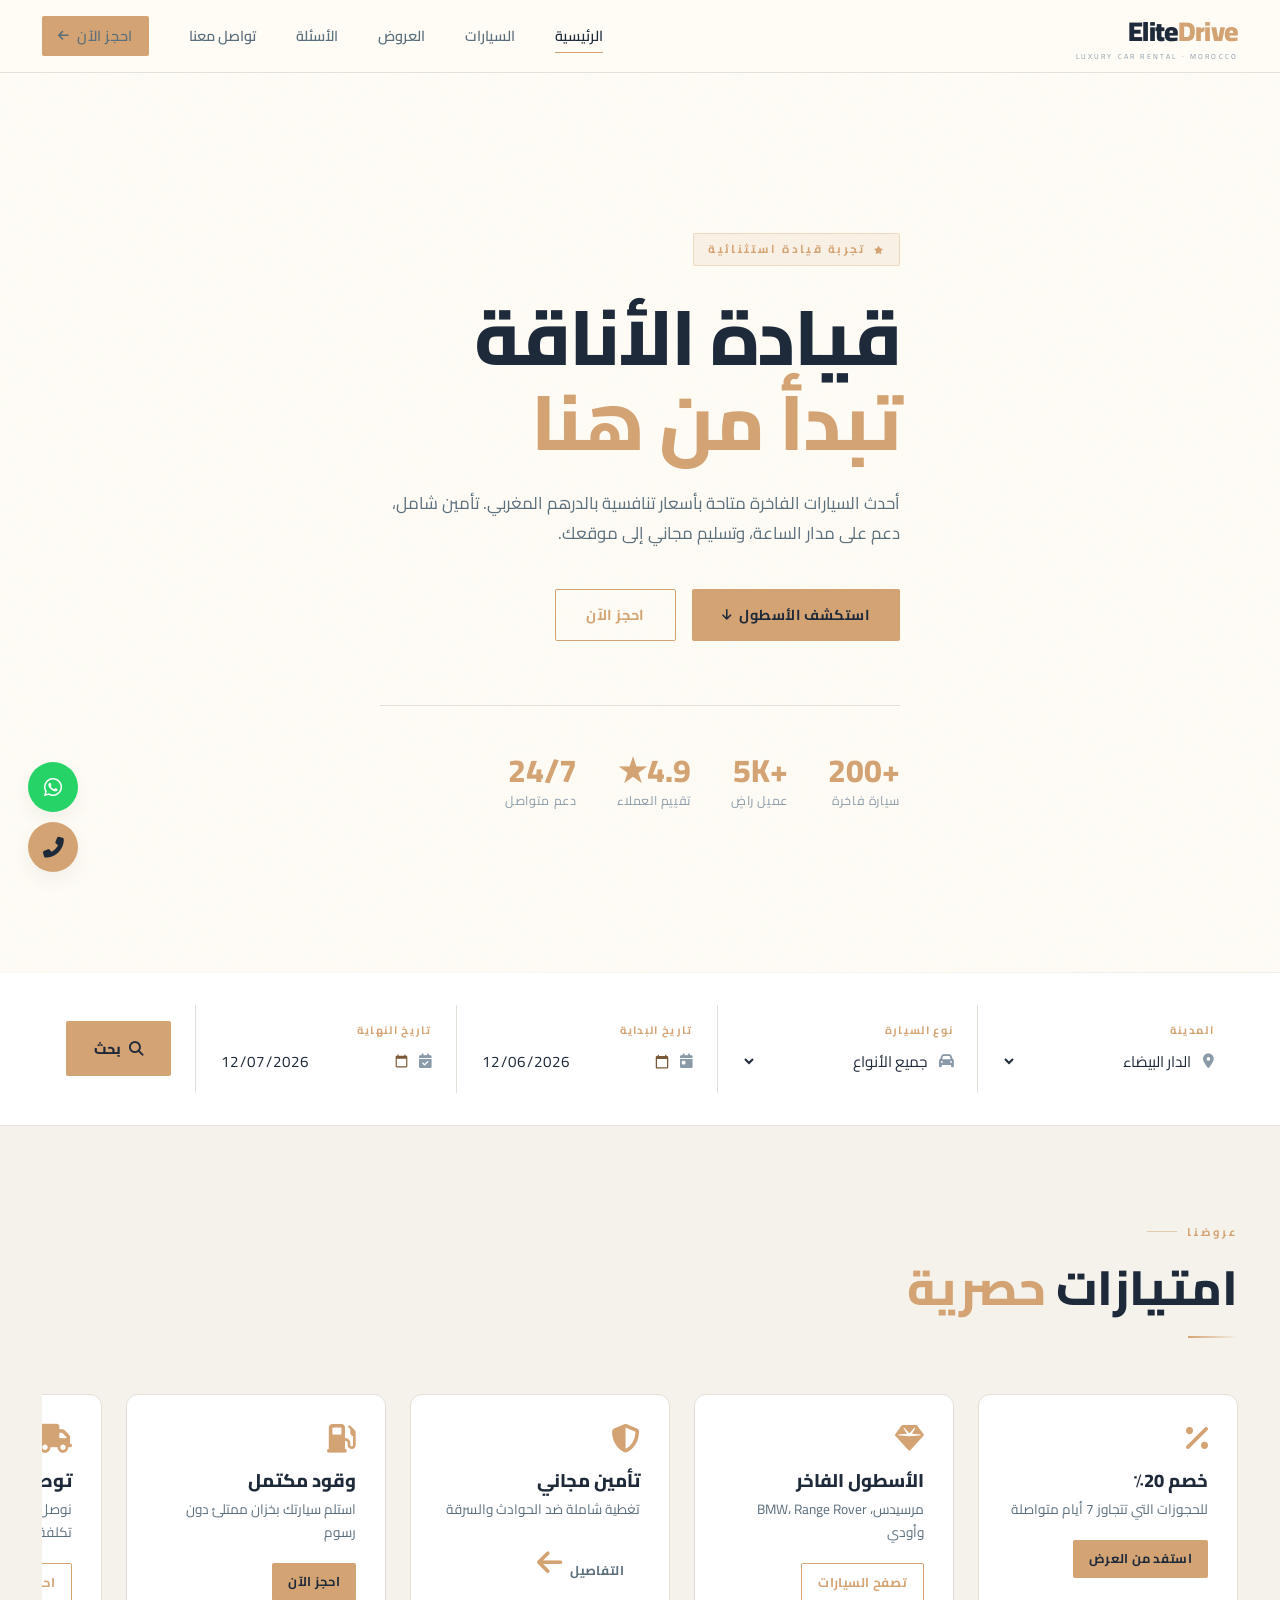
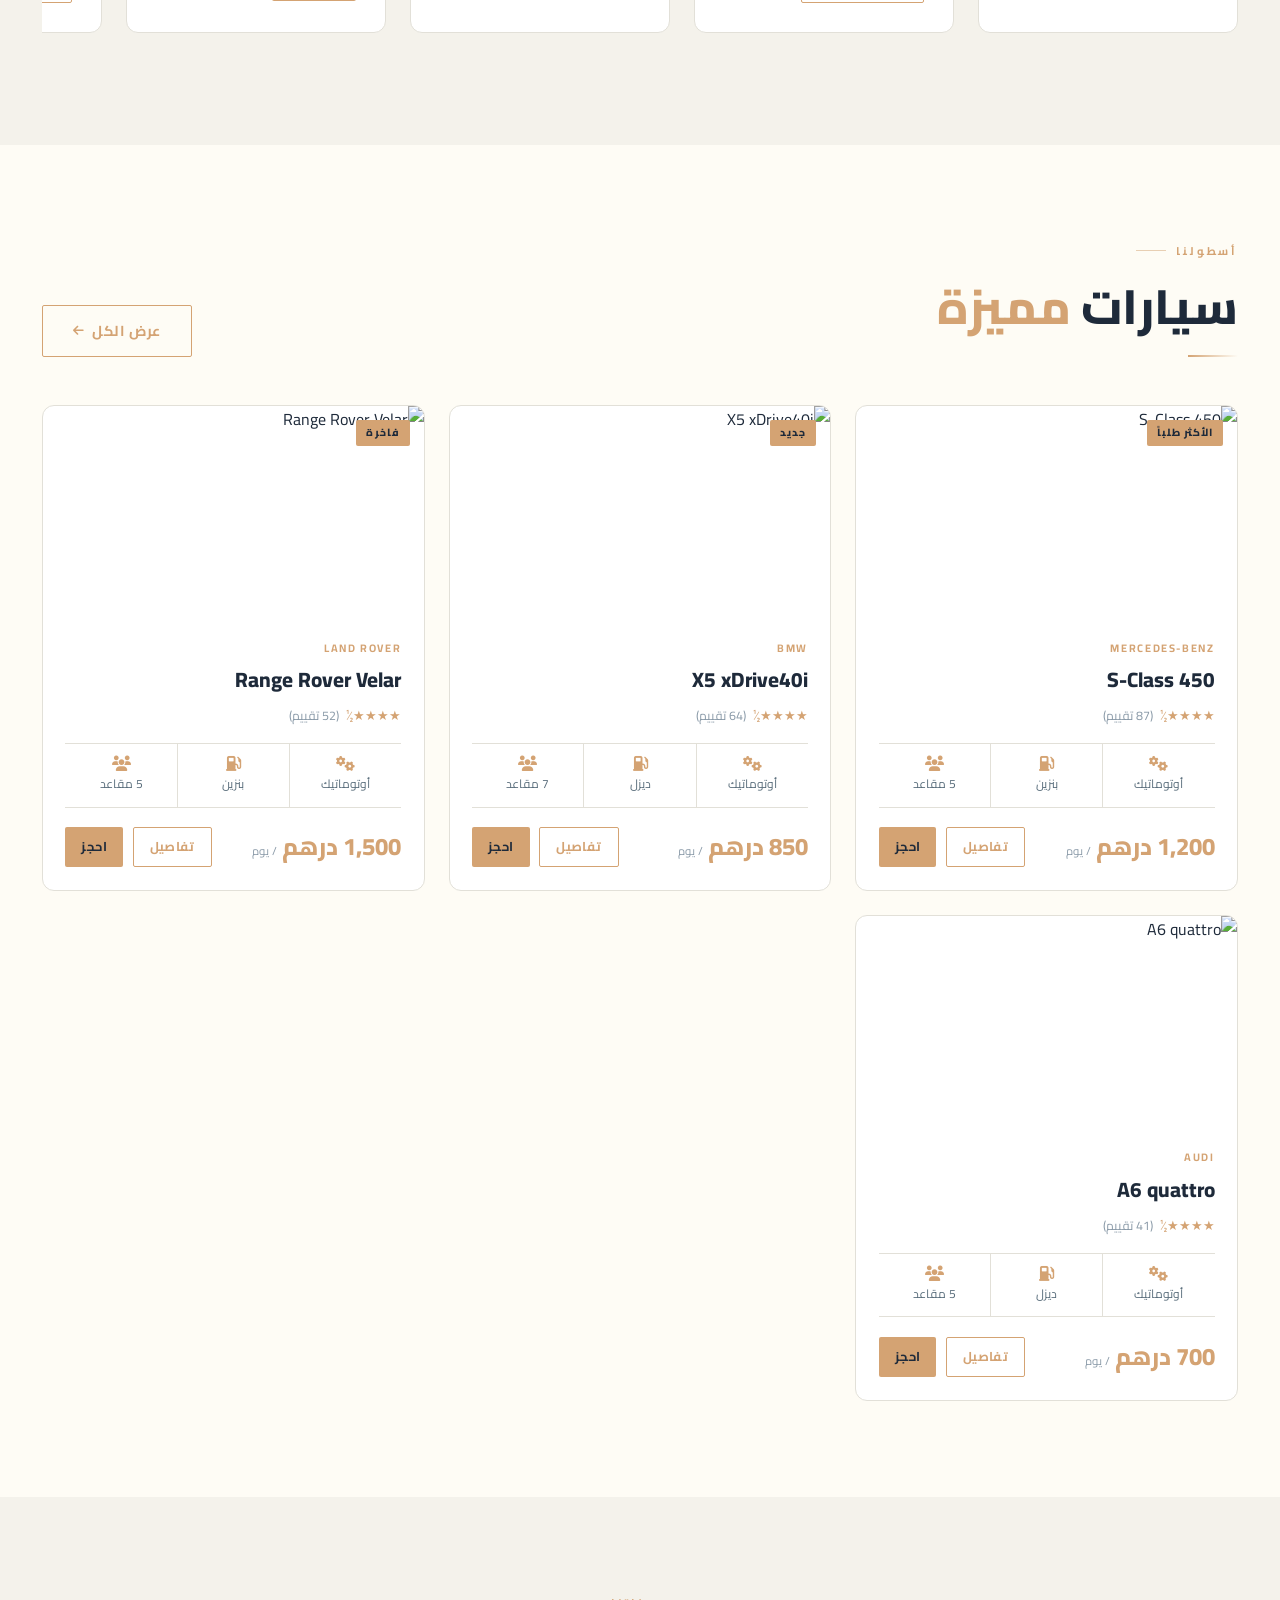
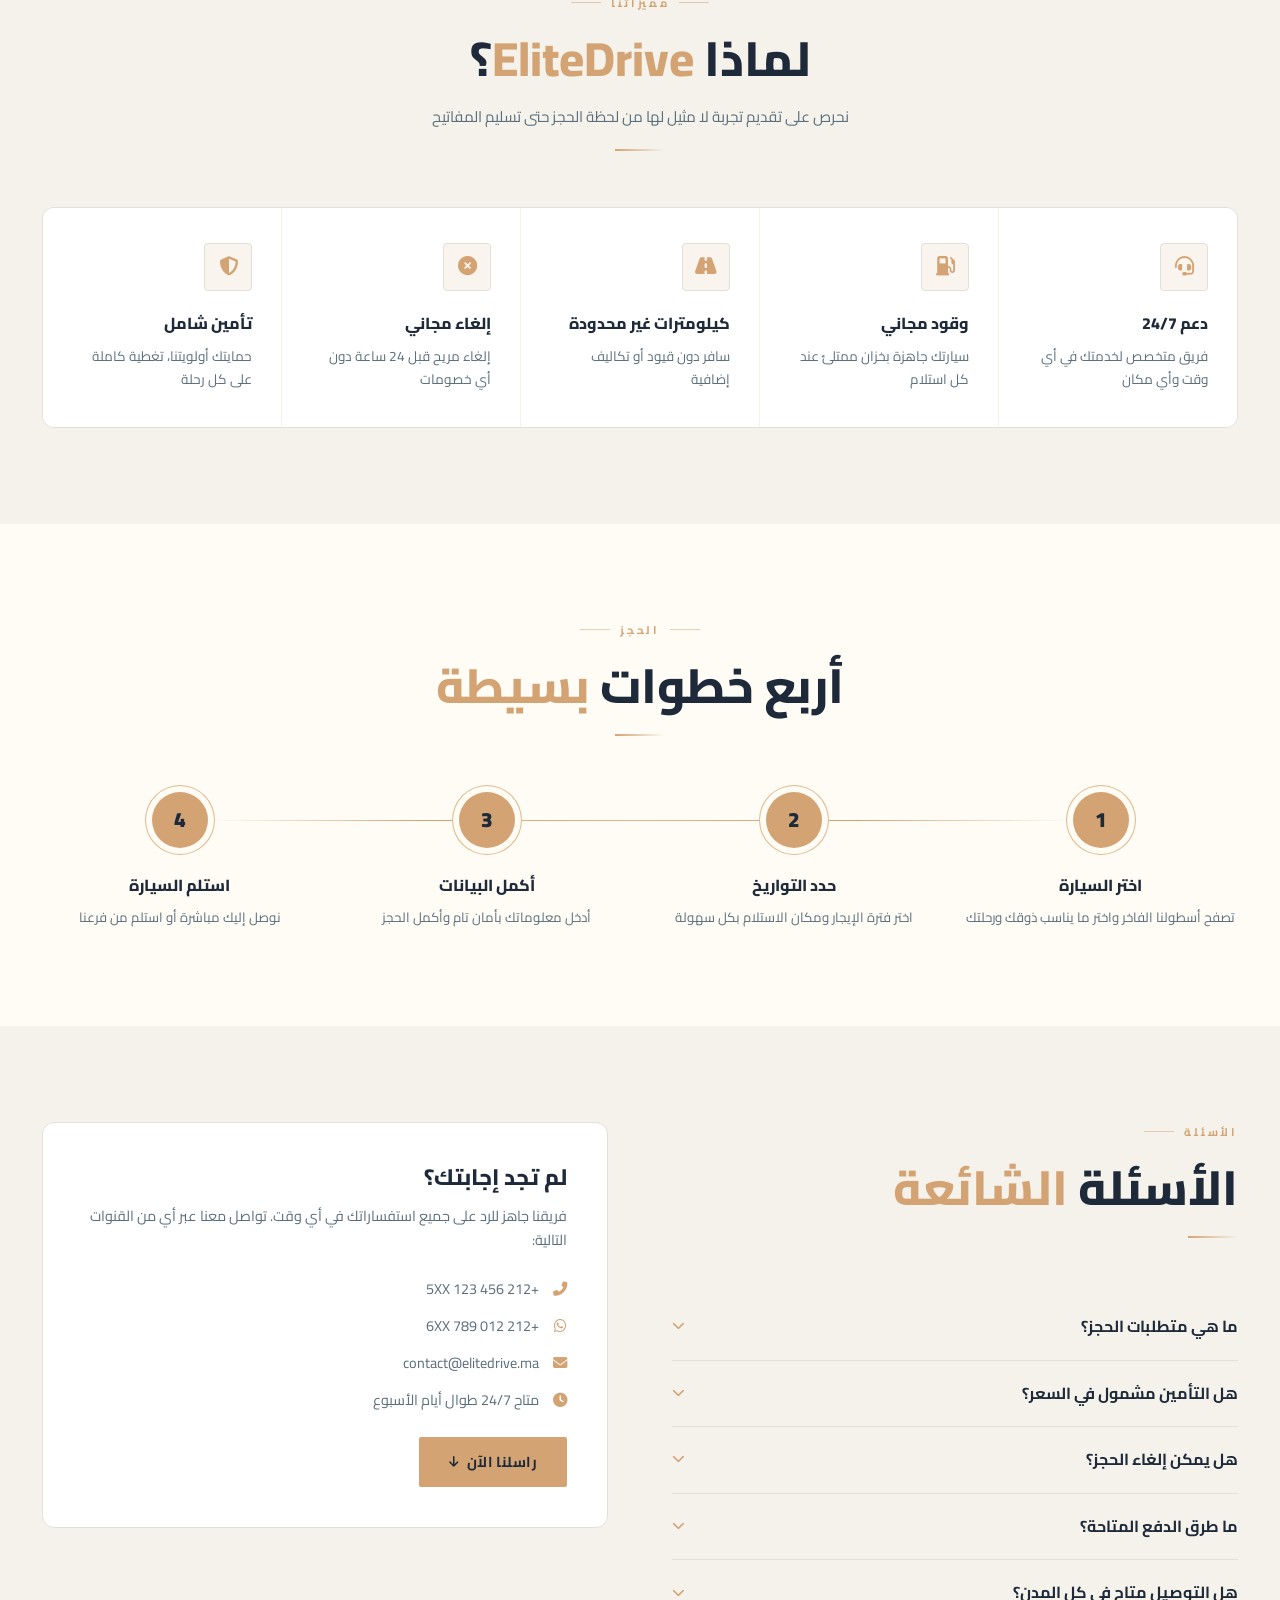
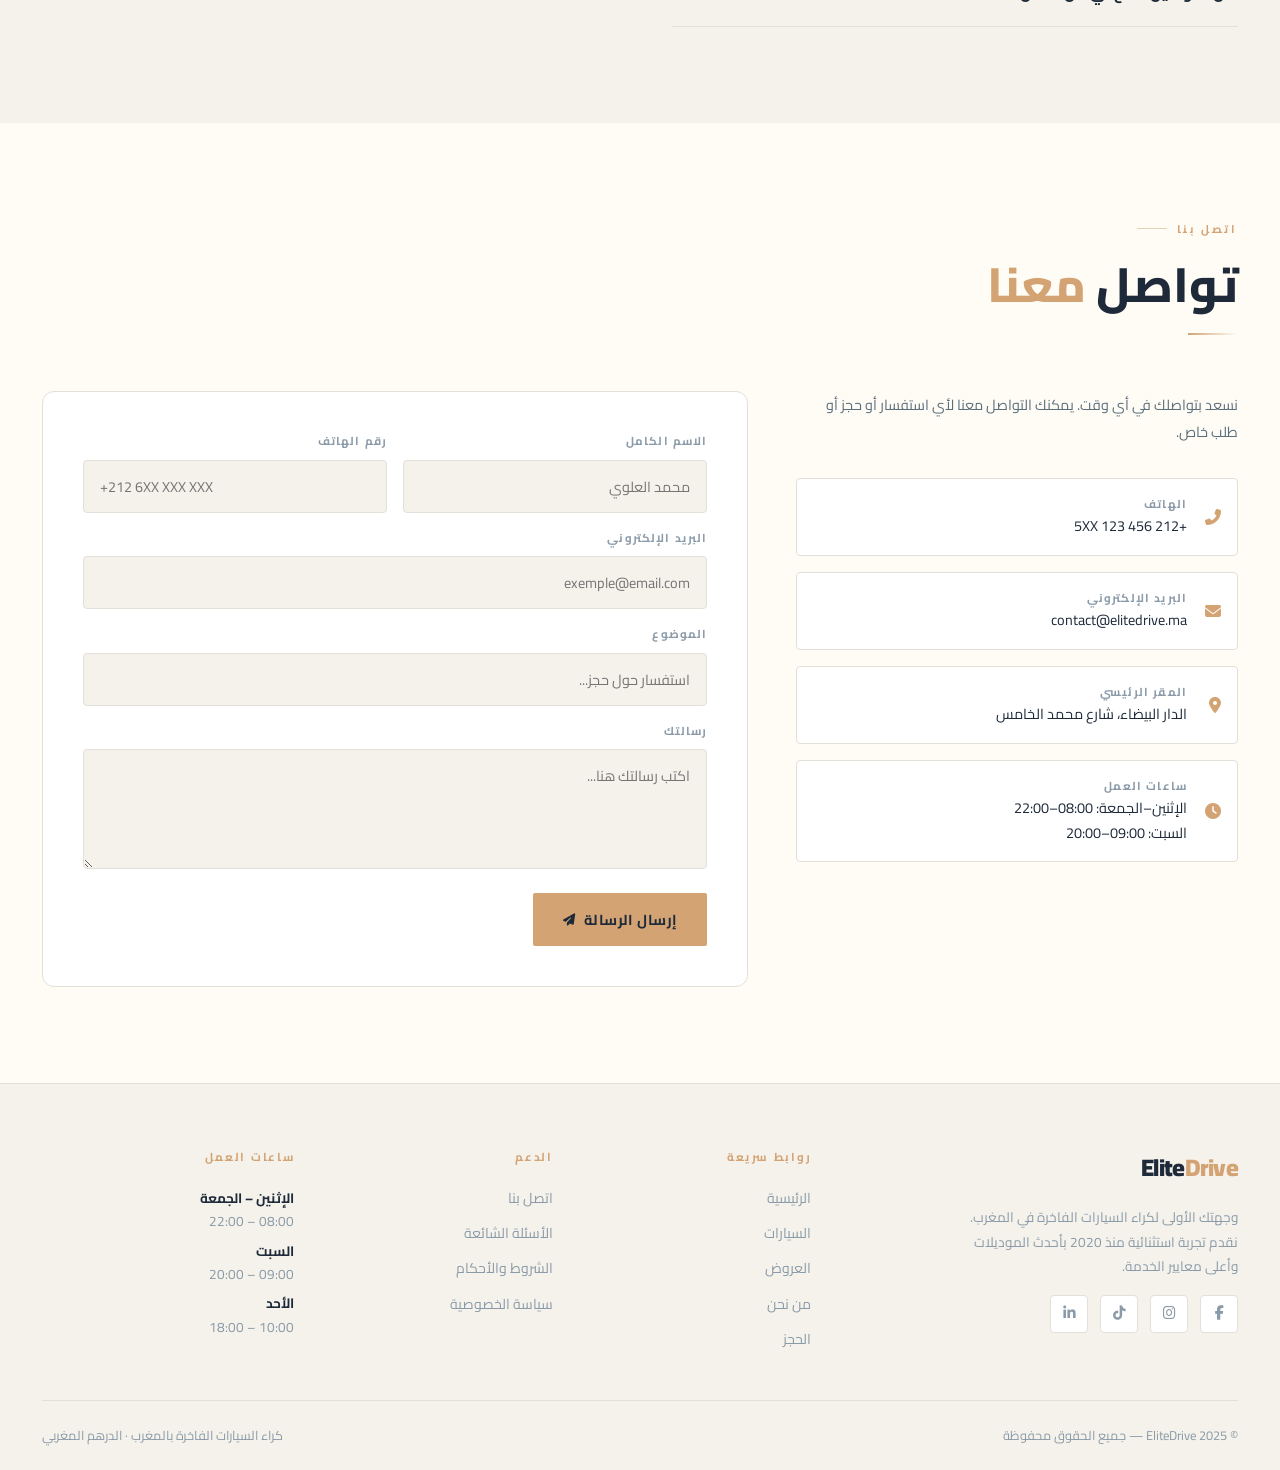
==== commit ebbf20af: "Update index.html" ====
--- a/index.html
+++ b/index.html
@@ -1,5 +1,4 @@
 <!DOCTYPE html>
-
 <html lang="ar" dir="rtl">
 <head>
   <meta charset="UTF-8">
@@ -10,957 +9,956 @@
   <link rel="stylesheet" href="https://cdnjs.cloudflare.com/ajax/libs/font-awesome/6.4.0/css/all.min.css">
   <style>
     :root {
-      --gold: #c9974a;
-      --gold-light: #e0b96a;
-      --gold-dark: #a07530;
-      --dark: #0c0e12;
-      --dark-2: #13161c;
-      --dark-3: #1a1e27;
-      --dark-4: #222736;
-      --text: #e8e6e0;
-      --text-muted: #8a8880;
-      --text-dim: #5a5856;
-      --white: #f5f3ee;
-      --border: rgba(201,151,74,0.15);
-      --border-hover: rgba(201,151,74,0.4);
+      --primary: #2c7da0;
+      --primary-light: #489fb5;
+      --primary-dark: #1f5e7a;
+      --secondary: #d4a373;
+      --secondary-light: #e0b98c;
+      --secondary-dark: #b8824f;
+      --light-bg: #fefcf5;
+      --light-bg-alt: #f4f2eb;
+      --card-bg: #ffffff;
+      --text-dark: #1e2a3a;
+      --text-muted: #5a6e7c;
+      --text-dim: #8a9aa8;
+      --border-light: #e2e0d8;
+      --border-hover: #d4a373;
       --radius: 4px;
       --radius-lg: 12px;
-      --shadow: 0 20px 60px rgba(0,0,0,0.5);
-    }
-
-```
-*, *::before, *::after {
-  margin: 0; padding: 0;
-  box-sizing: border-box;
-}
-
-html { scroll-behavior: smooth; }
-
-body {
-  font-family: 'Cairo', sans-serif;
-  background: var(--dark);
-  color: var(--text);
-  overflow-x: hidden;
-  line-height: 1.7;
-}
-
-/* ─── SCROLLBAR ─── */
-::-webkit-scrollbar { width: 5px; }
-::-webkit-scrollbar-track { background: var(--dark-2); }
-::-webkit-scrollbar-thumb { background: var(--gold-dark); border-radius: 10px; }
-
-/* ─── TYPOGRAPHY ─── */
-h1, h2, h3 { line-height: 1.25; }
-
-/* ─── CONTAINER ─── */
-.container {
-  max-width: 1260px;
-  margin: 0 auto;
-  padding: 0 2rem;
-}
-
-/* ─── SECTION ─── */
-section { padding: 6rem 0; }
-
-.section-label {
-  font-size: 0.7rem;
-  font-weight: 700;
-  letter-spacing: 0.25em;
-  text-transform: uppercase;
-  color: var(--gold);
-  display: flex;
-  align-items: center;
-  gap: 10px;
-  margin-bottom: 1rem;
-}
-.section-label::before,
-.section-label::after {
-  content: '';
-  flex: 0 0 30px;
-  height: 1px;
-  background: var(--gold);
-  opacity: 0.5;
-}
-.section-label::before { display: none; }
-
-.section-title {
-  font-size: clamp(2rem, 4vw, 3rem);
-  font-weight: 800;
-  color: var(--white);
-  margin-bottom: 1rem;
-}
-.section-title span {
-  color: var(--gold);
-}
-.section-subtitle {
-  color: var(--text-muted);
-  max-width: 500px;
-  font-size: 0.95rem;
-}
-.section-head {
-  margin-bottom: 3.5rem;
-}
-.section-head.center {
-  text-align: center;
-}
-.section-head.center .section-label {
-  justify-content: center;
-}
-.section-head.center .section-label::before { display: block; }
-.section-head.center .section-subtitle { margin: 0 auto; }
-
-/* ─── DIVIDER ─── */
-.divider {
-  width: 50px;
-  height: 2px;
-  background: linear-gradient(90deg, var(--gold), transparent);
-  margin-top: 1.2rem;
-}
-.divider.center { margin: 1.2rem auto 0; }
-
-/* ─── BUTTONS ─── */
-.btn {
-  display: inline-flex;
-  align-items: center;
-  gap: 8px;
-  padding: 13px 30px;
-  border-radius: 2px;
-  font-family: 'Cairo', sans-serif;
-  font-weight: 700;
-  font-size: 0.9rem;
-  cursor: pointer;
-  border: none;
-  text-decoration: none;
-  transition: all 0.3s;
-  letter-spacing: 0.03em;
-}
-.btn-gold {
-  background: var(--gold);
-  color: var(--dark);
-}
-.btn-gold:hover {
-  background: var(--gold-light);
-  transform: translateY(-2px);
-  box-shadow: 0 8px 24px rgba(201,151,74,0.25);
-}
-.btn-outline {
-  background: transparent;
-  border: 1px solid var(--gold);
-  color: var(--gold);
-}
-.btn-outline:hover {
-  background: rgba(201,151,74,0.08);
-  transform: translateY(-2px);
-}
-.btn-ghost {
-  background: transparent;
-  color: var(--text-muted);
-  padding: 10px 0;
-  border-bottom: 1px solid transparent;
-  border-radius: 0;
-}
-.btn-ghost:hover {
-  color: var(--gold);
-  border-bottom-color: var(--gold);
-}
-.btn i { font-size: 0.85em; }
-
-/* ─────────────────────────
-   NAVBAR
-───────────────────────── */
-.navbar {
-  position: sticky;
-  top: 0;
-  z-index: 1000;
-  background: rgba(12,14,18,0.92);
-  backdrop-filter: blur(16px);
-  -webkit-backdrop-filter: blur(16px);
-  border-bottom: 1px solid var(--border);
-  transition: all 0.3s;
-}
-.navbar.scrolled {
-  background: rgba(12,14,18,0.98);
-  box-shadow: 0 4px 30px rgba(0,0,0,0.4);
-}
-.nav-inner {
-  max-width: 1260px;
-  margin: 0 auto;
-  padding: 0 2rem;
-  height: 72px;
-  display: flex;
-  align-items: center;
-  justify-content: space-between;
-}
-.logo {
-  font-size: 1.7rem;
-  font-weight: 900;
-  color: var(--white);
-  text-decoration: none;
-  letter-spacing: -0.03em;
-}
-.logo span { color: var(--gold); }
-.logo small {
-  display: block;
-  font-size: 0.45rem;
-  font-weight: 400;
-  letter-spacing: 0.3em;
-  color: var(--text-dim);
-  text-transform: uppercase;
-  margin-top: -4px;
-}
-
-.nav-links {
-  display: flex;
-  align-items: center;
-  gap: 2.5rem;
-  list-style: none;
-}
-.nav-links a {
-  text-decoration: none;
-  color: var(--text-muted);
-  font-weight: 600;
-  font-size: 0.9rem;
-  transition: color 0.2s;
-  position: relative;
-}
-.nav-links a:not(.btn)::after {
-  content: '';
-  position: absolute;
-  bottom: -4px;
-  right: 0;
-  width: 0;
-  height: 1px;
-  background: var(--gold);
-  transition: width 0.3s;
-}
-.nav-links a:not(.btn):hover,
-.nav-links a.active {
-  color: var(--white);
-}
-.nav-links a:not(.btn):hover::after,
-.nav-links a.active::after {
-  width: 100%;
-}
-
-.nav-toggle {
-  display: none;
-  background: none;
-  border: 1px solid var(--border);
-  color: var(--text);
-  width: 42px;
-  height: 42px;
-  border-radius: var(--radius);
-  font-size: 1.1rem;
-  cursor: pointer;
-  align-items: center;
-  justify-content: center;
-  transition: 0.2s;
-}
-.nav-toggle:hover { border-color: var(--gold); color: var(--gold); }
-
-/* ─────────────────────────
-   HERO
-───────────────────────── */
-.hero {
-  min-height: 100vh;
-  display: flex;
-  align-items: center;
-  position: relative;
-  overflow: hidden;
-  padding: 0;
-}
-.hero-bg {
-  position: absolute;
-  inset: 0;
-  background: url('https://images.unsplash.com/photo-1617814076367-b759c7d7e738?w=1600&auto=format&q=80') center/cover no-repeat;
-  filter: brightness(0.22) saturate(0.7);
-  transform: scale(1.04);
-  transition: transform 8s ease;
-}
-.hero:hover .hero-bg { transform: scale(1); }
-.hero-overlay {
-  position: absolute;
-  inset: 0;
-  background: linear-gradient(105deg, rgba(12,14,18,0.97) 40%, rgba(12,14,18,0.5) 100%);
-}
-.hero-grain {
-  position: absolute;
-  inset: 0;
-  opacity: 0.03;
-  background-image: url("data:image/svg+xml,%3Csvg viewBox='0 0 256 256' xmlns='http://www.w3.org/2000/svg'%3E%3Cfilter id='noise'%3E%3CfeTurbulence type='fractalNoise' baseFrequency='0.9' numOctaves='4' stitchTiles='stitch'/%3E%3C/filter%3E%3Crect width='100%25' height='100%25' filter='url(%23noise)'/%3E%3C/svg%3E");
-  background-size: 150px;
-}
-
-.hero-content {
-  position: relative;
-  z-index: 2;
-  max-width: 680px;
-}
-.hero-tag {
-  display: inline-flex;
-  align-items: center;
-  gap: 8px;
-  background: rgba(201,151,74,0.1);
-  border: 1px solid rgba(201,151,74,0.3);
-  padding: 6px 14px;
-  border-radius: 2px;
-  font-size: 0.72rem;
-  font-weight: 700;
-  letter-spacing: 0.2em;
-  text-transform: uppercase;
-  color: var(--gold);
-  margin-bottom: 1.8rem;
-}
-.hero-tag i { font-size: 0.7em; }
-
-.hero h1 {
-  font-size: clamp(2.8rem, 6vw, 5rem);
-  font-weight: 800;
-  color: var(--white);
-  line-height: 1.1;
-  margin-bottom: 1.5rem;
-  letter-spacing: -0.02em;
-}
-.hero h1 em {
-  font-style: normal;
-  color: var(--gold);
-  display: block;
-}
-.hero p {
-  font-size: 1.05rem;
-  color: var(--text-muted);
-  margin-bottom: 2.5rem;
-  max-width: 520px;
-  line-height: 1.8;
-}
-.hero-actions {
-  display: flex;
-  gap: 1rem;
-  flex-wrap: wrap;
-}
-.hero-stats {
-  display: flex;
-  gap: 2.5rem;
-  margin-top: 4rem;
-  padding-top: 3rem;
-  border-top: 1px solid var(--border);
-}
-.hero-stat strong {
-  display: block;
-  font-size: 2rem;
-  font-weight: 800;
-  color: var(--gold);
-  line-height: 1;
-}
-.hero-stat span {
-  font-size: 0.78rem;
-  color: var(--text-dim);
-  letter-spacing: 0.05em;
-}
-
-/* ─────────────────────────
-   SEARCH
-───────────────────────── */
-.search-section {
-  padding: 0;
-  margin-top: -1px;
-  background: var(--dark-2);
-}
-.search-bar {
-  background: var(--dark-3);
-  border-top: 1px solid var(--border);
-  border-bottom: 1px solid var(--border);
-  padding: 2rem 0;
-}
-.search-grid {
-  display: grid;
-  grid-template-columns: repeat(4, 1fr) auto;
-  gap: 0;
-  align-items: center;
-}
-.s-field {
-  padding: 1rem 1.5rem;
-  border-left: 1px solid var(--border);
-  position: relative;
-}
-.s-field:last-child { border-left: none; }
-.s-field label {
-  display: block;
-  font-size: 0.68rem;
-  font-weight: 700;
-  letter-spacing: 0.12em;
-  text-transform: uppercase;
-  color: var(--gold);
-  margin-bottom: 0.4rem;
-}
-.s-field-inner {
-  display: flex;
-  align-items: center;
-  gap: 8px;
-}
-.s-field-inner i { color: var(--text-dim); font-size: 0.9rem; }
-.s-field select,
-.s-field input {
-  background: transparent;
-  border: none;
-  outline: none;
-  font-family: 'Cairo', sans-serif;
-  font-size: 0.95rem;
-  color: var(--text);
-  width: 100%;
-  cursor: pointer;
-}
-.s-field select option { background: var(--dark-3); }
-.s-field input[type="date"]::-webkit-calendar-picker-indicator {
-  filter: invert(0.5) sepia(1) saturate(2) hue-rotate(5deg);
-  cursor: pointer;
-}
-.s-submit {
-  padding: 1rem 1.5rem;
-}
-.btn-search-submit {
-  background: var(--gold);
-  color: var(--dark);
-  border: none;
-  padding: 14px 28px;
-  font-family: 'Cairo', sans-serif;
-  font-weight: 800;
-  font-size: 0.9rem;
-  cursor: pointer;
-  border-radius: 2px;
-  display: flex;
-  align-items: center;
-  gap: 8px;
-  white-space: nowrap;
-  transition: all 0.2s;
-}
-.btn-search-submit:hover { background: var(--gold-light); }
-
-/* ─────────────────────────
-   OFFERS STRIP
-───────────────────────── */
-.offers-section { background: var(--dark-2); }
-.offers-track {
-  display: flex;
-  gap: 1.5rem;
-  overflow-x: auto;
-  padding-bottom: 1rem;
-  scrollbar-width: none;
-}
-.offers-track::-webkit-scrollbar { display: none; }
-.offer-tile {
-  flex: 0 0 260px;
-  background: var(--dark-3);
-  border: 1px solid var(--border);
-  border-radius: var(--radius-lg);
-  padding: 1.8rem;
-  transition: all 0.3s;
-  position: relative;
-  overflow: hidden;
-}
-.offer-tile::before {
-  content: '';
-  position: absolute;
-  top: 0; right: 0;
-  width: 3px;
-  height: 0;
-  background: var(--gold);
-  transition: height 0.3s;
-}
-.offer-tile:hover { border-color: var(--border-hover); transform: translateY(-4px); }
-.offer-tile:hover::before { height: 100%; }
-.offer-tile i {
-  font-size: 1.8rem;
-  color: var(--gold);
-  margin-bottom: 1rem;
-  display: block;
-}
-.offer-tile h3 { font-size: 1.15rem; font-weight: 800; color: var(--white); margin-bottom: 0.4rem; }
-.offer-tile p { font-size: 0.85rem; color: var(--text-muted); margin-bottom: 1.2rem; }
-
-/* ─────────────────────────
-   FEATURED CARS
-───────────────────────── */
-.cars-section { background: var(--dark); }
-.cars-header {
-  display: flex;
-  align-items: flex-end;
-  justify-content: space-between;
-  margin-bottom: 3rem;
-  flex-wrap: wrap;
-  gap: 1rem;
-}
-.cars-grid {
-  display: grid;
-  grid-template-columns: repeat(auto-fill, minmax(300px, 1fr));
-  gap: 1.5rem;
-}
-.car-card {
-  background: var(--dark-2);
-  border: 1px solid var(--border);
-  border-radius: var(--radius-lg);
-  overflow: hidden;
-  transition: all 0.35s;
-  position: relative;
-}
-.car-card:hover {
-  border-color: var(--border-hover);
-  transform: translateY(-6px);
-  box-shadow: 0 24px 48px rgba(0,0,0,0.4);
-}
-.car-img-wrap {
-  position: relative;
-  overflow: hidden;
-  height: 210px;
-}
-.car-img-wrap img {
-  width: 100%;
-  height: 100%;
-  object-fit: cover;
-  transition: transform 0.5s;
-}
-.car-card:hover .car-img-wrap img { transform: scale(1.06); }
-.car-badge {
-  position: absolute;
-  top: 14px;
-  right: 14px;
-  background: var(--gold);
-  color: var(--dark);
-  font-size: 0.65rem;
-  font-weight: 800;
-  letter-spacing: 0.1em;
-  padding: 4px 10px;
-  border-radius: 2px;
-}
-.car-body { padding: 1.4rem; }
-.car-make {
-  font-size: 0.68rem;
-  font-weight: 700;
-  letter-spacing: 0.15em;
-  text-transform: uppercase;
-  color: var(--gold);
-  margin-bottom: 0.3rem;
-}
-.car-name {
-  font-size: 1.3rem;
-  font-weight: 800;
-  color: var(--white);
-  margin-bottom: 0.5rem;
-}
-.car-stars {
-  color: var(--gold);
-  font-size: 0.8rem;
-  margin-bottom: 1rem;
-}
-.car-stars span { color: var(--text-dim); font-size: 0.78rem; margin-right: 4px; }
-.car-specs {
-  display: flex;
-  gap: 0;
-  border-top: 1px solid var(--border);
-  border-bottom: 1px solid var(--border);
-  margin-bottom: 1.2rem;
-}
-.spec {
-  flex: 1;
-  text-align: center;
-  padding: 0.75rem 0.5rem;
-  border-left: 1px solid var(--border);
-  font-size: 0.75rem;
-}
-.spec:last-child { border-left: none; }
-.spec i { display: block; color: var(--gold); font-size: 0.95rem; margin-bottom: 3px; }
-.spec span { color: var(--text-muted); }
-.car-footer {
-  display: flex;
-  align-items: center;
-  justify-content: space-between;
-}
-.car-price {
-  font-size: 1.5rem;
-  font-weight: 800;
-  color: var(--gold);
-}
-.car-price small {
-  font-size: 0.72rem;
-  color: var(--text-dim);
-  font-weight: 400;
-}
-.car-actions { display: flex; gap: 0.6rem; }
-.btn-sm {
-  padding: 8px 16px;
-  font-size: 0.8rem;
-  border-radius: 2px;
-}
-
-/* ─────────────────────────
-   WHY US
-───────────────────────── */
-.why-section {
-  background: var(--dark-2);
-  position: relative;
-}
-.why-grid {
-  display: grid;
-  grid-template-columns: repeat(auto-fill, minmax(220px, 1fr));
-  gap: 1px;
-  border: 1px solid var(--border);
-  border-radius: var(--radius-lg);
-  overflow: hidden;
-}
-.why-item {
-  background: var(--dark-3);
-  padding: 2.2rem 1.8rem;
-  transition: background 0.3s;
-  position: relative;
-}
-.why-item:hover { background: var(--dark-4); }
-.why-icon {
-  width: 48px;
-  height: 48px;
-  background: rgba(201,151,74,0.1);
-  border: 1px solid var(--border);
-  border-radius: var(--radius);
-  display: flex;
-  align-items: center;
-  justify-content: center;
-  margin-bottom: 1.2rem;
-  font-size: 1.2rem;
-  color: var(--gold);
-  transition: all 0.3s;
-}
-.why-item:hover .why-icon {
-  background: var(--gold);
-  color: var(--dark);
-  border-color: var(--gold);
-}
-.why-item h4 { font-size: 1rem; font-weight: 800; color: var(--white); margin-bottom: 0.5rem; }
-.why-item p { font-size: 0.85rem; color: var(--text-muted); }
-
-/* ─────────────────────────
-   BOOKING STEPS
-───────────────────────── */
-.steps-section { background: var(--dark); }
-.steps-row {
-  display: grid;
-  grid-template-columns: repeat(4, 1fr);
-  gap: 2rem;
-  position: relative;
-}
-.steps-row::before {
-  content: '';
-  position: absolute;
-  top: 28px;
-  right: 14%;
-  left: 14%;
-  height: 1px;
-  background: linear-gradient(90deg, transparent, var(--gold-dark), var(--gold), var(--gold-dark), transparent);
-}
-.step-item {
-  text-align: center;
-  position: relative;
-}
-.step-num {
-  width: 56px;
-  height: 56px;
-  background: var(--gold);
-  color: var(--dark);
-  font-size: 1.3rem;
-  font-weight: 900;
-  border-radius: 50%;
-  display: flex;
-  align-items: center;
-  justify-content: center;
-  margin: 0 auto 1.5rem;
-  position: relative;
-  z-index: 1;
-  box-shadow: 0 0 0 6px var(--dark), 0 0 0 7px var(--gold-dark);
-}
-.step-item h4 { font-size: 1rem; font-weight: 800; color: var(--white); margin-bottom: 0.5rem; }
-.step-item p { font-size: 0.83rem; color: var(--text-muted); }
-
-/* ─────────────────────────
-   FAQ
-───────────────────────── */
-.faq-section { background: var(--dark-2); }
-.faq-layout {
-  display: grid;
-  grid-template-columns: 1fr 1fr;
-  gap: 4rem;
-  align-items: start;
-}
-.faq-list { display: flex; flex-direction: column; gap: 0; }
-.faq-item {
-  border-bottom: 1px solid var(--border);
-  overflow: hidden;
-}
-.faq-q {
-  padding: 1.2rem 0;
-  display: flex;
-  justify-content: space-between;
-  align-items: center;
-  cursor: pointer;
-  font-weight: 700;
-  color: var(--text);
-  gap: 1rem;
-  transition: color 0.2s;
-}
-.faq-q:hover { color: var(--gold); }
-.faq-q i {
-  color: var(--gold);
-  font-size: 0.8rem;
-  transition: transform 0.3s;
-  flex-shrink: 0;
-}
-.faq-a {
-  max-height: 0;
-  overflow: hidden;
-  transition: max-height 0.35s ease, padding 0.3s;
-  color: var(--text-muted);
-  font-size: 0.9rem;
-  line-height: 1.8;
-}
-.faq-item.open .faq-a { max-height: 200px; padding-bottom: 1.2rem; }
-.faq-item.open .faq-q { color: var(--gold); }
-.faq-item.open .faq-q i { transform: rotate(180deg); }
-
-.faq-cta {
-  background: var(--dark-3);
-  border: 1px solid var(--border);
-  border-radius: var(--radius-lg);
-  padding: 2.5rem;
-}
-.faq-cta h3 { font-size: 1.4rem; font-weight: 800; color: var(--white); margin-bottom: 0.8rem; }
-.faq-cta p { color: var(--text-muted); font-size: 0.9rem; margin-bottom: 1.5rem; }
-.faq-contacts { display: flex; flex-direction: column; gap: 0.8rem; }
-.faq-contact-row {
-  display: flex;
-  align-items: center;
-  gap: 12px;
-  font-size: 0.9rem;
-  color: var(--text-muted);
-}
-.faq-contact-row i { color: var(--gold); width: 16px; }
-
-/* ─────────────────────────
-   CONTACT
-───────────────────────── */
-.contact-section { background: var(--dark); }
-.contact-layout {
-  display: grid;
-  grid-template-columns: 1fr 1.6fr;
-  gap: 3rem;
-  align-items: start;
-}
-.contact-info-list { display: flex; flex-direction: column; gap: 1rem; margin-top: 2rem; }
-.c-info {
-  display: flex;
-  align-items: center;
-  gap: 14px;
-  padding: 1rem;
-  background: var(--dark-3);
-  border: 1px solid var(--border);
-  border-radius: var(--radius);
-  transition: 0.2s;
-}
-.c-info:hover { border-color: var(--border-hover); }
-.c-info i { color: var(--gold); width: 20px; font-size: 1rem; }
-.c-info h5 { font-size: 0.72rem; font-weight: 700; text-transform: uppercase; letter-spacing: 0.1em; color: var(--text-dim); }
-.c-info p { font-size: 0.9rem; color: var(--text); }
-
-.contact-form {
-  background: var(--dark-2);
-  border: 1px solid var(--border);
-  border-radius: var(--radius-lg);
-  padding: 2.5rem;
-}
-.form-row { display: grid; grid-template-columns: 1fr 1fr; gap: 1rem; }
-.form-group { margin-bottom: 1rem; }
-.form-group label {
-  display: block;
-  font-size: 0.72rem;
-  font-weight: 700;
-  letter-spacing: 0.1em;
-  text-transform: uppercase;
-  color: var(--text-dim);
-  margin-bottom: 0.5rem;
-}
-.form-group input,
-.form-group textarea {
-  width: 100%;
-  background: var(--dark-3);
-  border: 1px solid var(--border);
-  border-radius: var(--radius);
-  padding: 12px 16px;
-  font-family: 'Cairo', sans-serif;
-  font-size: 0.9rem;
-  color: var(--text);
-  transition: border-color 0.2s;
-  resize: vertical;
-}
-.form-group input:focus,
-.form-group textarea:focus {
-  outline: none;
-  border-color: var(--gold);
-}
-.form-group textarea { min-height: 120px; }
-
-/* ─────────────────────────
-   FOOTER
-───────────────────────── */
-.footer {
-  background: var(--dark-2);
-  border-top: 1px solid var(--border);
-  padding: 4rem 0 1.5rem;
-}
-.footer-grid {
-  display: grid;
-  grid-template-columns: 1.8fr 1fr 1fr 1.2fr;
-  gap: 3rem;
-  margin-bottom: 3rem;
-}
-.footer-brand .logo { font-size: 1.5rem; display: inline-block; margin-bottom: 1rem; }
-.footer-brand p { font-size: 0.85rem; color: var(--text-dim); max-width: 280px; line-height: 1.8; }
-.footer-col h5 {
-  font-size: 0.72rem;
-  font-weight: 700;
-  text-transform: uppercase;
-  letter-spacing: 0.15em;
-  color: var(--gold);
-  margin-bottom: 1.2rem;
-}
-.footer-links { display: flex; flex-direction: column; gap: 0.7rem; }
-.footer-links a {
-  text-decoration: none;
-  color: var(--text-dim);
-  font-size: 0.88rem;
-  transition: color 0.2s;
-}
-.footer-links a:hover { color: var(--gold); }
-.footer-hours p {
-  font-size: 0.85rem;
-  color: var(--text-dim);
-  margin-bottom: 0.4rem;
-}
-.footer-hours strong { color: var(--text); }
-.social-row { display: flex; gap: 0.75rem; margin-top: 1rem; }
-.social-btn {
-  width: 38px;
-  height: 38px;
-  background: var(--dark-3);
-  border: 1px solid var(--border);
-  border-radius: var(--radius);
-  display: flex;
-  align-items: center;
-  justify-content: center;
-  color: var(--text-dim);
-  text-decoration: none;
-  font-size: 0.9rem;
-  transition: all 0.2s;
-}
-.social-btn:hover { background: var(--gold); color: var(--dark); border-color: var(--gold); }
-.footer-bottom {
-  padding-top: 1.5rem;
-  border-top: 1px solid var(--border);
-  display: flex;
-  justify-content: space-between;
-  align-items: center;
-  flex-wrap: wrap;
-  gap: 1rem;
-}
-.footer-bottom p { font-size: 0.8rem; color: var(--text-dim); }
-
-/* ─────────────────────────
-   FLOATING
-───────────────────────── */
-.floaters {
-  position: fixed;
-  bottom: 28px;
-  left: 28px;
-  display: flex;
-  flex-direction: column;
-  gap: 10px;
-  z-index: 999;
-}
-.floater {
-  width: 50px;
-  height: 50px;
-  border-radius: 50%;
-  display: flex;
-  align-items: center;
-  justify-content: center;
-  font-size: 1.3rem;
-  text-decoration: none;
-  transition: all 0.3s;
-  box-shadow: 0 4px 16px rgba(0,0,0,0.3);
-  cursor: pointer;
-  border: none;
-}
-.floater-wa { background: #25d366; color: #fff; }
-.floater-call { background: var(--gold); color: var(--dark); }
-.floater-top { background: var(--dark-3); color: var(--text-muted); border: 1px solid var(--border); display: none; }
-.floater:hover { transform: scale(1.08); }
-
-/* ─────────────────────────
-   SCROLL ANIMATIONS
-───────────────────────── */
-.reveal {
-  opacity: 0;
-  transform: translateY(30px);
-  transition: opacity 0.7s ease, transform 0.7s ease;
-}
-.reveal.in { opacity: 1; transform: translateY(0); }
-.reveal-delay-1 { transition-delay: 0.1s; }
-.reveal-delay-2 { transition-delay: 0.2s; }
-.reveal-delay-3 { transition-delay: 0.3s; }
-.reveal-delay-4 { transition-delay: 0.4s; }
-
-/* ─────────────────────────
-   RESPONSIVE
-───────────────────────── */
-@media (max-width: 1024px) {
-  .footer-grid { grid-template-columns: 1fr 1fr; }
-  .faq-layout { grid-template-columns: 1fr; }
-  .contact-layout { grid-template-columns: 1fr; }
-  .steps-row { grid-template-columns: 1fr 1fr; gap: 3rem; }
-  .steps-row::before { display: none; }
-}
-@media (max-width: 768px) {
-  .nav-links { display: none; }
-  .nav-toggle { display: flex; }
-  .nav-links.open {
-    display: flex;
-    flex-direction: column;
-    position: fixed;
-    top: 72px;
-    right: 0;
-    left: 0;
-    background: var(--dark);
-    border-bottom: 1px solid var(--border);
-    padding: 1.5rem 2rem;
-    gap: 1.5rem;
-    z-index: 999;
-  }
-  .hero h1 { font-size: 2.5rem; }
-  .hero-stats { gap: 1.5rem; }
-  .search-grid { grid-template-columns: 1fr 1fr; }
-  .s-field:nth-child(5) { grid-column: 1 / -1; }
-  .s-submit { grid-column: 1 / -1; }
-  .cars-header { flex-direction: column; align-items: flex-start; }
-  .steps-row { grid-template-columns: 1fr; }
-  .footer-grid { grid-template-columns: 1fr; gap: 2rem; }
-  .footer-bottom { flex-direction: column; align-items: flex-start; }
-  .form-row { grid-template-columns: 1fr; }
-}
-@media (max-width: 540px) {
-  .container { padding: 0 1.2rem; }
-  section { padding: 4rem 0; }
-  .hero h1 { font-size: 2rem; }
-  .hero-stats { flex-wrap: wrap; gap: 1rem; }
-  .search-grid { grid-template-columns: 1fr; }
-  .s-field { border-left: none; border-bottom: 1px solid var(--border); }
-}
-```
-
+      --shadow-sm: 0 8px 20px rgba(0,0,0,0.05);
+      --shadow-md: 0 12px 30px rgba(0,0,0,0.08);
+    }
+
+    *, *::before, *::after {
+      margin: 0; padding: 0;
+      box-sizing: border-box;
+    }
+
+    html { scroll-behavior: smooth; }
+
+    body {
+      font-family: 'Cairo', sans-serif;
+      background: var(--light-bg);
+      color: var(--text-dark);
+      overflow-x: hidden;
+      line-height: 1.7;
+    }
+
+    /* ─── SCROLLBAR ─── */
+    ::-webkit-scrollbar { width: 5px; }
+    ::-webkit-scrollbar-track { background: var(--border-light); }
+    ::-webkit-scrollbar-thumb { background: var(--secondary); border-radius: 10px; }
+
+    /* ─── TYPOGRAPHY ─── */
+    h1, h2, h3 { line-height: 1.25; }
+
+    /* ─── CONTAINER ─── */
+    .container {
+      max-width: 1260px;
+      margin: 0 auto;
+      padding: 0 2rem;
+    }
+
+    /* ─── SECTION ─── */
+    section { padding: 6rem 0; }
+
+    .section-label {
+      font-size: 0.7rem;
+      font-weight: 700;
+      letter-spacing: 0.25em;
+      text-transform: uppercase;
+      color: var(--secondary);
+      display: flex;
+      align-items: center;
+      gap: 10px;
+      margin-bottom: 1rem;
+    }
+    .section-label::before,
+    .section-label::after {
+      content: '';
+      flex: 0 0 30px;
+      height: 1px;
+      background: var(--secondary);
+      opacity: 0.5;
+    }
+    .section-label::before { display: none; }
+
+    .section-title {
+      font-size: clamp(2rem, 4vw, 3rem);
+      font-weight: 800;
+      color: var(--text-dark);
+      margin-bottom: 1rem;
+    }
+    .section-title span {
+      color: var(--secondary);
+    }
+    .section-subtitle {
+      color: var(--text-muted);
+      max-width: 500px;
+      font-size: 0.95rem;
+    }
+    .section-head {
+      margin-bottom: 3.5rem;
+    }
+    .section-head.center {
+      text-align: center;
+    }
+    .section-head.center .section-label {
+      justify-content: center;
+    }
+    .section-head.center .section-label::before { display: block; }
+    .section-head.center .section-subtitle { margin: 0 auto; }
+
+    /* ─── DIVIDER ─── */
+    .divider {
+      width: 50px;
+      height: 2px;
+      background: linear-gradient(90deg, var(--secondary), transparent);
+      margin-top: 1.2rem;
+    }
+    .divider.center { margin: 1.2rem auto 0; }
+
+    /* ─── BUTTONS ─── */
+    .btn {
+      display: inline-flex;
+      align-items: center;
+      gap: 8px;
+      padding: 13px 30px;
+      border-radius: 2px;
+      font-family: 'Cairo', sans-serif;
+      font-weight: 700;
+      font-size: 0.9rem;
+      cursor: pointer;
+      border: none;
+      text-decoration: none;
+      transition: all 0.3s;
+      letter-spacing: 0.03em;
+    }
+    .btn-gold {
+      background: var(--secondary);
+      color: var(--text-dark);
+    }
+    .btn-gold:hover {
+      background: var(--secondary-light);
+      transform: translateY(-2px);
+      box-shadow: 0 8px 24px rgba(212, 163, 115, 0.25);
+    }
+    .btn-outline {
+      background: transparent;
+      border: 1px solid var(--secondary);
+      color: var(--secondary);
+    }
+    .btn-outline:hover {
+      background: rgba(212, 163, 115, 0.08);
+      transform: translateY(-2px);
+    }
+    .btn-ghost {
+      background: transparent;
+      color: var(--text-muted);
+      padding: 10px 0;
+      border-bottom: 1px solid transparent;
+      border-radius: 0;
+    }
+    .btn-ghost:hover {
+      color: var(--secondary);
+      border-bottom-color: var(--secondary);
+    }
+    .btn i { font-size: 0.85em; }
+
+    /* ─────────────────────────
+       NAVBAR
+    ───────────────────────── */
+    .navbar {
+      position: sticky;
+      top: 0;
+      z-index: 1000;
+      background: rgba(254, 252, 245, 0.92);
+      backdrop-filter: blur(16px);
+      -webkit-backdrop-filter: blur(16px);
+      border-bottom: 1px solid var(--border-light);
+      transition: all 0.3s;
+    }
+    .navbar.scrolled {
+      background: rgba(254, 252, 245, 0.98);
+      box-shadow: var(--shadow-sm);
+    }
+    .nav-inner {
+      max-width: 1260px;
+      margin: 0 auto;
+      padding: 0 2rem;
+      height: 72px;
+      display: flex;
+      align-items: center;
+      justify-content: space-between;
+    }
+    .logo {
+      font-size: 1.7rem;
+      font-weight: 900;
+      color: var(--text-dark);
+      text-decoration: none;
+      letter-spacing: -0.03em;
+    }
+    .logo span { color: var(--secondary); }
+    .logo small {
+      display: block;
+      font-size: 0.45rem;
+      font-weight: 400;
+      letter-spacing: 0.3em;
+      color: var(--text-dim);
+      text-transform: uppercase;
+      margin-top: -4px;
+    }
+
+    .nav-links {
+      display: flex;
+      align-items: center;
+      gap: 2.5rem;
+      list-style: none;
+    }
+    .nav-links a {
+      text-decoration: none;
+      color: var(--text-muted);
+      font-weight: 600;
+      font-size: 0.9rem;
+      transition: color 0.2s;
+      position: relative;
+    }
+    .nav-links a:not(.btn)::after {
+      content: '';
+      position: absolute;
+      bottom: -4px;
+      right: 0;
+      width: 0;
+      height: 1px;
+      background: var(--secondary);
+      transition: width 0.3s;
+    }
+    .nav-links a:not(.btn):hover,
+    .nav-links a.active {
+      color: var(--text-dark);
+    }
+    .nav-links a:not(.btn):hover::after,
+    .nav-links a.active::after {
+      width: 100%;
+    }
+
+    .nav-toggle {
+      display: none;
+      background: none;
+      border: 1px solid var(--border-light);
+      color: var(--text-dark);
+      width: 42px;
+      height: 42px;
+      border-radius: var(--radius);
+      font-size: 1.1rem;
+      cursor: pointer;
+      align-items: center;
+      justify-content: center;
+      transition: 0.2s;
+    }
+    .nav-toggle:hover { border-color: var(--secondary); color: var(--secondary); }
+
+    /* ─────────────────────────
+       HERO
+    ───────────────────────── */
+    .hero {
+      min-height: 100vh;
+      display: flex;
+      align-items: center;
+      position: relative;
+      overflow: hidden;
+      padding: 0;
+    }
+    .hero-bg {
+      position: absolute;
+      inset: 0;
+      background: url('https://images.unsplash.com/photo-1617814076367-b759c7d7e738?w=1600&auto=format&q=80') center/cover no-repeat;
+      filter: brightness(0.9) saturate(0.9);
+      transform: scale(1.04);
+      transition: transform 8s ease;
+    }
+    .hero:hover .hero-bg { transform: scale(1); }
+    .hero-overlay {
+      position: absolute;
+      inset: 0;
+      background: linear-gradient(105deg, rgba(254,252,245,0.92) 40%, rgba(254,252,245,0.6) 100%);
+    }
+    .hero-grain {
+      position: absolute;
+      inset: 0;
+      opacity: 0.03;
+      background-image: url("data:image/svg+xml,%3Csvg viewBox='0 0 256 256' xmlns='http://www.w3.org/2000/svg'%3E%3Cfilter id='noise'%3E%3CfeTurbulence type='fractalNoise' baseFrequency='0.9' numOctaves='4' stitchTiles='stitch'/%3E%3C/filter%3E%3Crect width='100%25' height='100%25' filter='url(%23noise)'/%3E%3C/svg%3E");
+      background-size: 150px;
+    }
+
+    .hero-content {
+      position: relative;
+      z-index: 2;
+      max-width: 680px;
+    }
+    .hero-tag {
+      display: inline-flex;
+      align-items: center;
+      gap: 8px;
+      background: rgba(212, 163, 115, 0.12);
+      border: 1px solid rgba(212, 163, 115, 0.3);
+      padding: 6px 14px;
+      border-radius: 2px;
+      font-size: 0.72rem;
+      font-weight: 700;
+      letter-spacing: 0.2em;
+      text-transform: uppercase;
+      color: var(--secondary);
+      margin-bottom: 1.8rem;
+    }
+    .hero-tag i { font-size: 0.7em; }
+
+    .hero h1 {
+      font-size: clamp(2.8rem, 6vw, 5rem);
+      font-weight: 800;
+      color: var(--text-dark);
+      line-height: 1.1;
+      margin-bottom: 1.5rem;
+      letter-spacing: -0.02em;
+    }
+    .hero h1 em {
+      font-style: normal;
+      color: var(--secondary);
+      display: block;
+    }
+    .hero p {
+      font-size: 1.05rem;
+      color: var(--text-muted);
+      margin-bottom: 2.5rem;
+      max-width: 520px;
+      line-height: 1.8;
+    }
+    .hero-actions {
+      display: flex;
+      gap: 1rem;
+      flex-wrap: wrap;
+    }
+    .hero-stats {
+      display: flex;
+      gap: 2.5rem;
+      margin-top: 4rem;
+      padding-top: 3rem;
+      border-top: 1px solid var(--border-light);
+    }
+    .hero-stat strong {
+      display: block;
+      font-size: 2rem;
+      font-weight: 800;
+      color: var(--secondary);
+      line-height: 1;
+    }
+    .hero-stat span {
+      font-size: 0.78rem;
+      color: var(--text-dim);
+      letter-spacing: 0.05em;
+    }
+
+    /* ─────────────────────────
+       SEARCH
+    ───────────────────────── */
+    .search-section {
+      padding: 0;
+      margin-top: -1px;
+      background: var(--light-bg-alt);
+    }
+    .search-bar {
+      background: var(--card-bg);
+      border-top: 1px solid var(--border-light);
+      border-bottom: 1px solid var(--border-light);
+      padding: 2rem 0;
+    }
+    .search-grid {
+      display: grid;
+      grid-template-columns: repeat(4, 1fr) auto;
+      gap: 0;
+      align-items: center;
+    }
+    .s-field {
+      padding: 1rem 1.5rem;
+      border-left: 1px solid var(--border-light);
+      position: relative;
+    }
+    .s-field:last-child { border-left: none; }
+    .s-field label {
+      display: block;
+      font-size: 0.68rem;
+      font-weight: 700;
+      letter-spacing: 0.12em;
+      text-transform: uppercase;
+      color: var(--secondary);
+      margin-bottom: 0.4rem;
+    }
+    .s-field-inner {
+      display: flex;
+      align-items: center;
+      gap: 8px;
+    }
+    .s-field-inner i { color: var(--text-dim); font-size: 0.9rem; }
+    .s-field select,
+    .s-field input {
+      background: transparent;
+      border: none;
+      outline: none;
+      font-family: 'Cairo', sans-serif;
+      font-size: 0.95rem;
+      color: var(--text-dark);
+      width: 100%;
+      cursor: pointer;
+    }
+    .s-field select option { background: var(--card-bg); }
+    .s-field input[type="date"]::-webkit-calendar-picker-indicator {
+      filter: invert(0.3) sepia(1) saturate(2) hue-rotate(-10deg);
+      cursor: pointer;
+    }
+    .s-submit {
+      padding: 1rem 1.5rem;
+    }
+    .btn-search-submit {
+      background: var(--secondary);
+      color: var(--text-dark);
+      border: none;
+      padding: 14px 28px;
+      font-family: 'Cairo', sans-serif;
+      font-weight: 800;
+      font-size: 0.9rem;
+      cursor: pointer;
+      border-radius: 2px;
+      display: flex;
+      align-items: center;
+      gap: 8px;
+      white-space: nowrap;
+      transition: all 0.2s;
+    }
+    .btn-search-submit:hover { background: var(--secondary-light); }
+
+    /* ─────────────────────────
+       OFFERS STRIP
+    ───────────────────────── */
+    .offers-section { background: var(--light-bg-alt); }
+    .offers-track {
+      display: flex;
+      gap: 1.5rem;
+      overflow-x: auto;
+      padding-bottom: 1rem;
+      scrollbar-width: none;
+    }
+    .offers-track::-webkit-scrollbar { display: none; }
+    .offer-tile {
+      flex: 0 0 260px;
+      background: var(--card-bg);
+      border: 1px solid var(--border-light);
+      border-radius: var(--radius-lg);
+      padding: 1.8rem;
+      transition: all 0.3s;
+      position: relative;
+      overflow: hidden;
+    }
+    .offer-tile::before {
+      content: '';
+      position: absolute;
+      top: 0; right: 0;
+      width: 3px;
+      height: 0;
+      background: var(--secondary);
+      transition: height 0.3s;
+    }
+    .offer-tile:hover { border-color: var(--border-hover); transform: translateY(-4px); }
+    .offer-tile:hover::before { height: 100%; }
+    .offer-tile i {
+      font-size: 1.8rem;
+      color: var(--secondary);
+      margin-bottom: 1rem;
+      display: block;
+    }
+    .offer-tile h3 { font-size: 1.15rem; font-weight: 800; color: var(--text-dark); margin-bottom: 0.4rem; }
+    .offer-tile p { font-size: 0.85rem; color: var(--text-muted); margin-bottom: 1.2rem; }
+
+    /* ─────────────────────────
+       FEATURED CARS
+    ───────────────────────── */
+    .cars-section { background: var(--light-bg); }
+    .cars-header {
+      display: flex;
+      align-items: flex-end;
+      justify-content: space-between;
+      margin-bottom: 3rem;
+      flex-wrap: wrap;
+      gap: 1rem;
+    }
+    .cars-grid {
+      display: grid;
+      grid-template-columns: repeat(auto-fill, minmax(300px, 1fr));
+      gap: 1.5rem;
+    }
+    .car-card {
+      background: var(--card-bg);
+      border: 1px solid var(--border-light);
+      border-radius: var(--radius-lg);
+      overflow: hidden;
+      transition: all 0.35s;
+      position: relative;
+    }
+    .car-card:hover {
+      border-color: var(--border-hover);
+      transform: translateY(-6px);
+      box-shadow: var(--shadow-md);
+    }
+    .car-img-wrap {
+      position: relative;
+      overflow: hidden;
+      height: 210px;
+    }
+    .car-img-wrap img {
+      width: 100%;
+      height: 100%;
+      object-fit: cover;
+      transition: transform 0.5s;
+    }
+    .car-card:hover .car-img-wrap img { transform: scale(1.06); }
+    .car-badge {
+      position: absolute;
+      top: 14px;
+      right: 14px;
+      background: var(--secondary);
+      color: var(--text-dark);
+      font-size: 0.65rem;
+      font-weight: 800;
+      letter-spacing: 0.1em;
+      padding: 4px 10px;
+      border-radius: 2px;
+    }
+    .car-body { padding: 1.4rem; }
+    .car-make {
+      font-size: 0.68rem;
+      font-weight: 700;
+      letter-spacing: 0.15em;
+      text-transform: uppercase;
+      color: var(--secondary);
+      margin-bottom: 0.3rem;
+    }
+    .car-name {
+      font-size: 1.3rem;
+      font-weight: 800;
+      color: var(--text-dark);
+      margin-bottom: 0.5rem;
+    }
+    .car-stars {
+      color: var(--secondary);
+      font-size: 0.8rem;
+      margin-bottom: 1rem;
+    }
+    .car-stars span { color: var(--text-dim); font-size: 0.78rem; margin-right: 4px; }
+    .car-specs {
+      display: flex;
+      gap: 0;
+      border-top: 1px solid var(--border-light);
+      border-bottom: 1px solid var(--border-light);
+      margin-bottom: 1.2rem;
+    }
+    .spec {
+      flex: 1;
+      text-align: center;
+      padding: 0.75rem 0.5rem;
+      border-left: 1px solid var(--border-light);
+      font-size: 0.75rem;
+    }
+    .spec:last-child { border-left: none; }
+    .spec i { display: block; color: var(--secondary); font-size: 0.95rem; margin-bottom: 3px; }
+    .spec span { color: var(--text-muted); }
+    .car-footer {
+      display: flex;
+      align-items: center;
+      justify-content: space-between;
+    }
+    .car-price {
+      font-size: 1.5rem;
+      font-weight: 800;
+      color: var(--secondary);
+    }
+    .car-price small {
+      font-size: 0.72rem;
+      color: var(--text-dim);
+      font-weight: 400;
+    }
+    .car-actions { display: flex; gap: 0.6rem; }
+    .btn-sm {
+      padding: 8px 16px;
+      font-size: 0.8rem;
+      border-radius: 2px;
+    }
+
+    /* ─────────────────────────
+       WHY US
+    ───────────────────────── */
+    .why-section {
+      background: var(--light-bg-alt);
+      position: relative;
+    }
+    .why-grid {
+      display: grid;
+      grid-template-columns: repeat(auto-fill, minmax(220px, 1fr));
+      gap: 1px;
+      border: 1px solid var(--border-light);
+      border-radius: var(--radius-lg);
+      overflow: hidden;
+    }
+    .why-item {
+      background: var(--card-bg);
+      padding: 2.2rem 1.8rem;
+      transition: background 0.3s;
+      position: relative;
+    }
+    .why-item:hover { background: var(--light-bg-alt); }
+    .why-icon {
+      width: 48px;
+      height: 48px;
+      background: rgba(212, 163, 115, 0.12);
+      border: 1px solid var(--border-light);
+      border-radius: var(--radius);
+      display: flex;
+      align-items: center;
+      justify-content: center;
+      margin-bottom: 1.2rem;
+      font-size: 1.2rem;
+      color: var(--secondary);
+      transition: all 0.3s;
+    }
+    .why-item:hover .why-icon {
+      background: var(--secondary);
+      color: var(--text-dark);
+      border-color: var(--secondary);
+    }
+    .why-item h4 { font-size: 1rem; font-weight: 800; color: var(--text-dark); margin-bottom: 0.5rem; }
+    .why-item p { font-size: 0.85rem; color: var(--text-muted); }
+
+    /* ─────────────────────────
+       BOOKING STEPS
+    ───────────────────────── */
+    .steps-section { background: var(--light-bg); }
+    .steps-row {
+      display: grid;
+      grid-template-columns: repeat(4, 1fr);
+      gap: 2rem;
+      position: relative;
+    }
+    .steps-row::before {
+      content: '';
+      position: absolute;
+      top: 28px;
+      right: 14%;
+      left: 14%;
+      height: 1px;
+      background: linear-gradient(90deg, transparent, var(--secondary), var(--secondary-light), var(--secondary), transparent);
+    }
+    .step-item {
+      text-align: center;
+      position: relative;
+    }
+    .step-num {
+      width: 56px;
+      height: 56px;
+      background: var(--secondary);
+      color: var(--text-dark);
+      font-size: 1.3rem;
+      font-weight: 900;
+      border-radius: 50%;
+      display: flex;
+      align-items: center;
+      justify-content: center;
+      margin: 0 auto 1.5rem;
+      position: relative;
+      z-index: 1;
+      box-shadow: 0 0 0 6px var(--light-bg), 0 0 0 7px var(--secondary-light);
+    }
+    .step-item h4 { font-size: 1rem; font-weight: 800; color: var(--text-dark); margin-bottom: 0.5rem; }
+    .step-item p { font-size: 0.83rem; color: var(--text-muted); }
+
+    /* ─────────────────────────
+       FAQ
+    ───────────────────────── */
+    .faq-section { background: var(--light-bg-alt); }
+    .faq-layout {
+      display: grid;
+      grid-template-columns: 1fr 1fr;
+      gap: 4rem;
+      align-items: start;
+    }
+    .faq-list { display: flex; flex-direction: column; gap: 0; }
+    .faq-item {
+      border-bottom: 1px solid var(--border-light);
+      overflow: hidden;
+    }
+    .faq-q {
+      padding: 1.2rem 0;
+      display: flex;
+      justify-content: space-between;
+      align-items: center;
+      cursor: pointer;
+      font-weight: 700;
+      color: var(--text-dark);
+      gap: 1rem;
+      transition: color 0.2s;
+    }
+    .faq-q:hover { color: var(--secondary); }
+    .faq-q i {
+      color: var(--secondary);
+      font-size: 0.8rem;
+      transition: transform 0.3s;
+      flex-shrink: 0;
+    }
+    .faq-a {
+      max-height: 0;
+      overflow: hidden;
+      transition: max-height 0.35s ease, padding 0.3s;
+      color: var(--text-muted);
+      font-size: 0.9rem;
+      line-height: 1.8;
+    }
+    .faq-item.open .faq-a { max-height: 200px; padding-bottom: 1.2rem; }
+    .faq-item.open .faq-q { color: var(--secondary); }
+    .faq-item.open .faq-q i { transform: rotate(180deg); }
+
+    .faq-cta {
+      background: var(--card-bg);
+      border: 1px solid var(--border-light);
+      border-radius: var(--radius-lg);
+      padding: 2.5rem;
+    }
+    .faq-cta h3 { font-size: 1.4rem; font-weight: 800; color: var(--text-dark); margin-bottom: 0.8rem; }
+    .faq-cta p { color: var(--text-muted); font-size: 0.9rem; margin-bottom: 1.5rem; }
+    .faq-contacts { display: flex; flex-direction: column; gap: 0.8rem; }
+    .faq-contact-row {
+      display: flex;
+      align-items: center;
+      gap: 12px;
+      font-size: 0.9rem;
+      color: var(--text-muted);
+    }
+    .faq-contact-row i { color: var(--secondary); width: 16px; }
+
+    /* ─────────────────────────
+       CONTACT
+    ───────────────────────── */
+    .contact-section { background: var(--light-bg); }
+    .contact-layout {
+      display: grid;
+      grid-template-columns: 1fr 1.6fr;
+      gap: 3rem;
+      align-items: start;
+    }
+    .contact-info-list { display: flex; flex-direction: column; gap: 1rem; margin-top: 2rem; }
+    .c-info {
+      display: flex;
+      align-items: center;
+      gap: 14px;
+      padding: 1rem;
+      background: var(--card-bg);
+      border: 1px solid var(--border-light);
+      border-radius: var(--radius);
+      transition: 0.2s;
+    }
+    .c-info:hover { border-color: var(--border-hover); }
+    .c-info i { color: var(--secondary); width: 20px; font-size: 1rem; }
+    .c-info h5 { font-size: 0.72rem; font-weight: 700; text-transform: uppercase; letter-spacing: 0.1em; color: var(--text-dim); }
+    .c-info p { font-size: 0.9rem; color: var(--text-dark); }
+
+    .contact-form {
+      background: var(--card-bg);
+      border: 1px solid var(--border-light);
+      border-radius: var(--radius-lg);
+      padding: 2.5rem;
+    }
+    .form-row { display: grid; grid-template-columns: 1fr 1fr; gap: 1rem; }
+    .form-group { margin-bottom: 1rem; }
+    .form-group label {
+      display: block;
+      font-size: 0.72rem;
+      font-weight: 700;
+      letter-spacing: 0.1em;
+      text-transform: uppercase;
+      color: var(--text-dim);
+      margin-bottom: 0.5rem;
+    }
+    .form-group input,
+    .form-group textarea {
+      width: 100%;
+      background: var(--light-bg-alt);
+      border: 1px solid var(--border-light);
+      border-radius: var(--radius);
+      padding: 12px 16px;
+      font-family: 'Cairo', sans-serif;
+      font-size: 0.9rem;
+      color: var(--text-dark);
+      transition: border-color 0.2s;
+      resize: vertical;
+    }
+    .form-group input:focus,
+    .form-group textarea:focus {
+      outline: none;
+      border-color: var(--secondary);
+    }
+    .form-group textarea { min-height: 120px; }
+
+    /* ─────────────────────────
+       FOOTER
+    ───────────────────────── */
+    .footer {
+      background: var(--light-bg-alt);
+      border-top: 1px solid var(--border-light);
+      padding: 4rem 0 1.5rem;
+    }
+    .footer-grid {
+      display: grid;
+      grid-template-columns: 1.8fr 1fr 1fr 1.2fr;
+      gap: 3rem;
+      margin-bottom: 3rem;
+    }
+    .footer-brand .logo { font-size: 1.5rem; display: inline-block; margin-bottom: 1rem; }
+    .footer-brand p { font-size: 0.85rem; color: var(--text-dim); max-width: 280px; line-height: 1.8; }
+    .footer-col h5 {
+      font-size: 0.72rem;
+      font-weight: 700;
+      text-transform: uppercase;
+      letter-spacing: 0.15em;
+      color: var(--secondary);
+      margin-bottom: 1.2rem;
+    }
+    .footer-links { display: flex; flex-direction: column; gap: 0.7rem; }
+    .footer-links a {
+      text-decoration: none;
+      color: var(--text-dim);
+      font-size: 0.88rem;
+      transition: color 0.2s;
+    }
+    .footer-links a:hover { color: var(--secondary); }
+    .footer-hours p {
+      font-size: 0.85rem;
+      color: var(--text-dim);
+      margin-bottom: 0.4rem;
+    }
+    .footer-hours strong { color: var(--text-dark); }
+    .social-row { display: flex; gap: 0.75rem; margin-top: 1rem; }
+    .social-btn {
+      width: 38px;
+      height: 38px;
+      background: var(--card-bg);
+      border: 1px solid var(--border-light);
+      border-radius: var(--radius);
+      display: flex;
+      align-items: center;
+      justify-content: center;
+      color: var(--text-dim);
+      text-decoration: none;
+      font-size: 0.9rem;
+      transition: all 0.2s;
+    }
+    .social-btn:hover { background: var(--secondary); color: var(--text-dark); border-color: var(--secondary); }
+    .footer-bottom {
+      padding-top: 1.5rem;
+      border-top: 1px solid var(--border-light);
+      display: flex;
+      justify-content: space-between;
+      align-items: center;
+      flex-wrap: wrap;
+      gap: 1rem;
+    }
+    .footer-bottom p { font-size: 0.8rem; color: var(--text-dim); }
+
+    /* ─────────────────────────
+       FLOATING
+    ───────────────────────── */
+    .floaters {
+      position: fixed;
+      bottom: 28px;
+      left: 28px;
+      display: flex;
+      flex-direction: column;
+      gap: 10px;
+      z-index: 999;
+    }
+    .floater {
+      width: 50px;
+      height: 50px;
+      border-radius: 50%;
+      display: flex;
+      align-items: center;
+      justify-content: center;
+      font-size: 1.3rem;
+      text-decoration: none;
+      transition: all 0.3s;
+      box-shadow: var(--shadow-sm);
+      cursor: pointer;
+      border: none;
+    }
+    .floater-wa { background: #25d366; color: #fff; }
+    .floater-call { background: var(--secondary); color: var(--text-dark); }
+    .floater-top { background: var(--card-bg); color: var(--text-muted); border: 1px solid var(--border-light); display: none; }
+    .floater:hover { transform: scale(1.08); }
+
+    /* ─────────────────────────
+       SCROLL ANIMATIONS
+    ───────────────────────── */
+    .reveal {
+      opacity: 0;
+      transform: translateY(30px);
+      transition: opacity 0.7s ease, transform 0.7s ease;
+    }
+    .reveal.in { opacity: 1; transform: translateY(0); }
+    .reveal-delay-1 { transition-delay: 0.1s; }
+    .reveal-delay-2 { transition-delay: 0.2s; }
+    .reveal-delay-3 { transition-delay: 0.3s; }
+    .reveal-delay-4 { transition-delay: 0.4s; }
+
+    /* ─────────────────────────
+       RESPONSIVE
+    ───────────────────────── */
+    @media (max-width: 1024px) {
+      .footer-grid { grid-template-columns: 1fr 1fr; }
+      .faq-layout { grid-template-columns: 1fr; }
+      .contact-layout { grid-template-columns: 1fr; }
+      .steps-row { grid-template-columns: 1fr 1fr; gap: 3rem; }
+      .steps-row::before { display: none; }
+    }
+    @media (max-width: 768px) {
+      .nav-links { display: none; }
+      .nav-toggle { display: flex; }
+      .nav-links.open {
+        display: flex;
+        flex-direction: column;
+        position: fixed;
+        top: 72px;
+        right: 0;
+        left: 0;
+        background: var(--card-bg);
+        border-bottom: 1px solid var(--border-light);
+        padding: 1.5rem 2rem;
+        gap: 1.5rem;
+        z-index: 999;
+      }
+      .hero h1 { font-size: 2.5rem; }
+      .hero-stats { gap: 1.5rem; }
+      .search-grid { grid-template-columns: 1fr 1fr; }
+      .s-field:nth-child(5) { grid-column: 1 / -1; }
+      .s-submit { grid-column: 1 / -1; }
+      .cars-header { flex-direction: column; align-items: flex-start; }
+      .steps-row { grid-template-columns: 1fr; }
+      .footer-grid { grid-template-columns: 1fr; gap: 2rem; }
+      .footer-bottom { flex-direction: column; align-items: flex-start; }
+      .form-row { grid-template-columns: 1fr; }
+    }
+    @media (max-width: 540px) {
+      .container { padding: 0 1.2rem; }
+      section { padding: 4rem 0; }
+      .hero h1 { font-size: 2rem; }
+      .hero-stats { flex-wrap: wrap; gap: 1rem; }
+      .search-grid { grid-template-columns: 1fr; }
+      .s-field { border-left: none; border-bottom: 1px solid var(--border-light); }
+    }
   </style>
 </head>
 <body>
